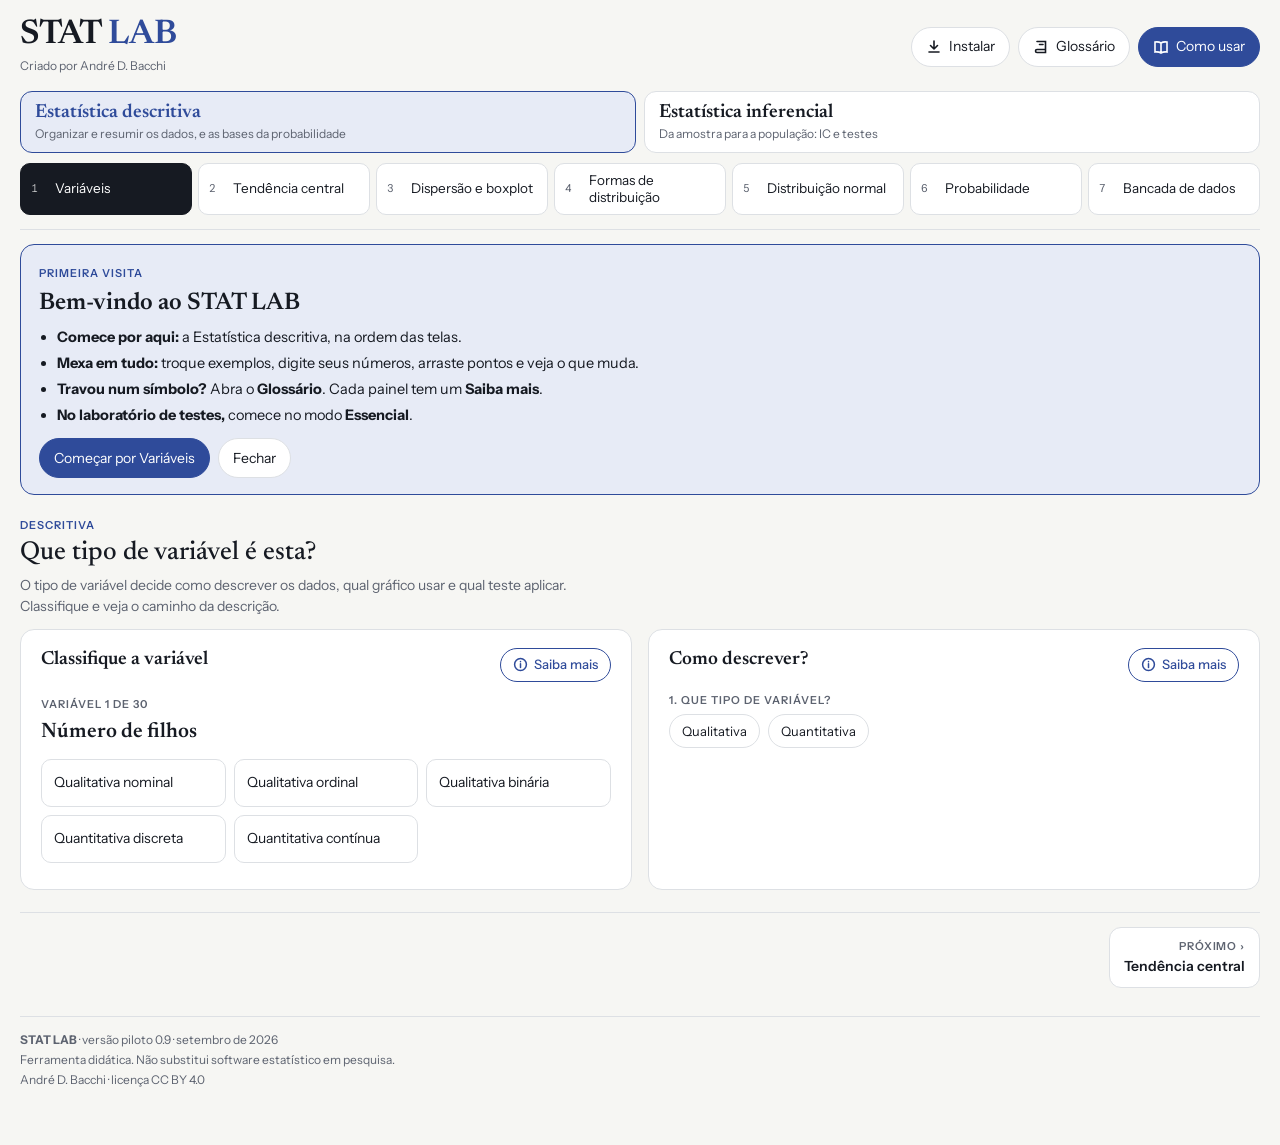
==== index.html @ ec7065f6 "STAT LAB: versão piloto 0.9 Laboratório prático de estatística descritiva e inferencial, instalável " ====
<!doctype html>
<html lang="pt-BR">
<head>
<meta charset="utf-8">
<meta name="viewport" content="width=device-width, initial-scale=1, viewport-fit=cover">
<title>STAT LAB</title>
<meta name="description" content="Laboratório prático e visual de estatística descritiva e inferencial para o ensino em saúde. Criado por André D. Bacchi.">
<meta name="author" content="André Demambre Bacchi">
<meta name="theme-color" content="#2f4b9a">
<link rel="manifest" href="manifest.json">
<link rel="icon" type="image/png" sizes="192x192" href="icons/icon-192.png">
<link rel="apple-touch-icon" href="icons/apple-touch-icon.png">
<meta name="apple-mobile-web-app-capable" content="yes">
<meta name="mobile-web-app-capable" content="yes">
<meta name="apple-mobile-web-app-title" content="STAT LAB">
<meta name="apple-mobile-web-app-status-bar-style" content="default">
<style>
:root{color-scheme:light;padding-top:env(safe-area-inset-top,0px);padding-bottom:env(safe-area-inset-bottom,0px)}
body{margin:0;font-size:14px}
img{max-width:100%}
[hidden]{display:none!important}
</style>
</head>
<body>
<link rel="preconnect" href="https://fonts.googleapis.com">
<link rel="preconnect" href="https://fonts.gstatic.com" crossorigin>
<link rel="stylesheet" href="https://fonts.googleapis.com/css2?family=Newsreader:ital,opsz,wght@0,6..72,500;0,6..72,600;1,6..72,500&family=Instrument+Sans:wght@400;500;600&family=IBM+Plex+Mono:wght@400;500&display=swap">
<style>
/* Layout: laboratório com bancadas — seletor de experimentos fixo no topo, cada experimento em cartões (controles + visual), uma coluna no celular */
:root{
  --bg:#f6f6f3; --surface:#ffffff; --sunk:#eff0ee; --fg:#161a22; --muted:#5d6370; --line:#dde0e4; --tick:#8d93a0;
  --accent:#2f4b9a; --accent-soft:#e7ebf6; --on-accent:#ffffff;
  --alt:#c25a1c; --alt-soft:#fbeee3;
  --bad:#b0362b; --bad-soft:#f9e6e3; --good:#2f6b3a; --good-soft:#e1efe2; --warn:#8a6410; --warn-soft:#f6edd6;
  --ink:#161a22; --on-ink:#ffffff; --dot:#cfd3da; --scrim:rgba(15,18,25,.45);
  --f-display:"Newsreader", Georgia, "Times New Roman", serif;
  --f-body:"Instrument Sans", system-ui, -apple-system, "Segoe UI", sans-serif;
  --f-mono:"IBM Plex Mono", ui-monospace, Menlo, monospace;
}
@media (prefers-color-scheme: dark){:root:not([data-theme="light"]){
  --bg:#0f1117; --surface:#161a23; --sunk:#1d222d; --fg:#e6e8ee; --muted:#9ba2b1; --line:#2b3140; --tick:#727a8b;
  --accent:#8ea6f0; --accent-soft:#1f2842; --on-accent:#0f1117;
  --alt:#f0a067; --alt-soft:#3a2819;
  --bad:#f08a7e; --bad-soft:#3a2220; --good:#8fd19b; --good-soft:#1d3322; --warn:#e8c06a; --warn-soft:#352c17;
  --ink:#e6e8ee; --on-ink:#0f1117; --dot:#3a4152; --scrim:rgba(0,0,0,.6); color-scheme:dark}}
:root[data-theme="dark"]{
  --bg:#0f1117; --surface:#161a23; --sunk:#1d222d; --fg:#e6e8ee; --muted:#9ba2b1; --line:#2b3140; --tick:#727a8b;
  --accent:#8ea6f0; --accent-soft:#1f2842; --on-accent:#0f1117;
  --alt:#f0a067; --alt-soft:#3a2819;
  --bad:#f08a7e; --bad-soft:#3a2220; --good:#8fd19b; --good-soft:#1d3322; --warn:#e8c06a; --warn-soft:#352c17;
  --ink:#e6e8ee; --on-ink:#0f1117; --dot:#3a4152; --scrim:rgba(0,0,0,.6); color-scheme:dark}

*{box-sizing:border-box}
[hidden]{display:none!important}
body{background:var(--bg);color:var(--fg);font-family:var(--f-body);font-size:15px;line-height:1.5;padding-inline:16px;padding-block:0 56px;-webkit-text-size-adjust:100%}
.wrap{max-width:1240px;margin:0 auto}
button{font:inherit;color:inherit;cursor:pointer;-webkit-tap-highlight-color:transparent}
:focus-visible{outline:2px solid var(--accent);outline-offset:2px}
.num{font-variant-numeric:tabular-nums}

header.top{display:flex;justify-content:space-between;align-items:center;gap:12px;padding-block:18px 10px;flex-wrap:wrap}
.brand h1{font-family:var(--f-display);font-weight:600;font-size:34px;line-height:1;margin:0;letter-spacing:-.01em}
.brand h1 em{font-style:normal;color:var(--accent)}
.brand p{margin:5px 0 0;color:var(--muted);font-size:12px}
.btn{display:inline-flex;align-items:center;gap:7px;border:1px solid var(--line);background:var(--surface);border-radius:999px;padding:8px 14px;font-size:14px;white-space:nowrap;min-height:40px}
.btn:hover{border-color:var(--muted)}
.btn.primary{background:var(--accent);border-color:var(--accent);color:var(--on-accent)}
.btn.small{min-height:34px;padding:5px 12px;font-size:13px}
.btn svg{width:16px;height:16px;flex:none}
.btn:disabled{opacity:.45;cursor:default}

/* navegação em dois níveis */
.labnav{padding-block:6px 14px;border-bottom:1px solid var(--line)}
.blocks{display:grid;grid-template-columns:1fr 1fr;gap:8px}
.blk{border:1.5px solid var(--line);border-radius:12px;background:var(--surface);padding:10px 14px;text-align:left;display:grid;gap:2px;min-width:0}
.blk b{font-family:var(--f-display);font-size:19px;font-weight:600;line-height:1.15}
.blk span{font-size:12px;color:var(--muted);line-height:1.35}
.blk.on{border-color:var(--accent);background:var(--accent-soft)}
.blk.on b{color:var(--accent)}
@media (max-width:520px){.blk{padding:9px 11px}.blk b{font-size:16px}.blk span{font-size:11.5px}}
.subs{display:grid;grid-template-columns:repeat(auto-fill,minmax(160px,1fr));gap:6px;margin-top:10px}
@media (max-width:420px){.subs{grid-template-columns:1fr 1fr}}
.sb{border:1px solid var(--line);border-radius:10px;background:var(--surface);padding:8px 10px;font-size:13.5px;text-align:left;display:flex;gap:8px;align-items:center;min-height:42px;line-height:1.25}
.sb i{font-style:normal;font-size:11px;color:var(--muted);font-variant-numeric:tabular-nums;flex:none;width:16px}
.sb:hover{border-color:var(--muted)}
.sb.on{background:var(--ink);border-color:var(--ink);color:var(--on-ink)}
.sb.on i{color:var(--on-ink);opacity:.7}
.labfoot{display:flex;justify-content:space-between;gap:10px;margin-top:22px;padding-top:14px;border-top:1px solid var(--line)}
.labfoot button{border:1px solid var(--line);background:var(--surface);border-radius:12px;padding:10px 14px;text-align:left;display:grid;gap:2px;max-width:48%;min-height:44px}
.labfoot button span{font-size:11px;letter-spacing:.08em;text-transform:uppercase;color:var(--muted);font-weight:600}
.labfoot button b{font-weight:600;font-size:14px}
.labfoot .nx{text-align:right;margin-left:auto}
.lnk{color:var(--accent);font-weight:600}
.intro{padding-block:18px 12px}
.intro .eyebrow{color:var(--accent)}
.intro h2{font-family:var(--f-display);font-weight:500;font-size:26px;margin:2px 0 0;max-width:40ch;text-wrap:balance;line-height:1.2}
.intro p{margin:6px 0 0;color:var(--muted);max-width:68ch;font-size:14px}
.grid{display:grid;gap:16px;grid-template-columns:minmax(0,1fr)}
@media (min-width:900px){.grid.two{grid-template-columns:minmax(0,1fr) minmax(0,1fr)}.grid .wide{grid-column:1/-1}}
.card{background:var(--surface);border:1px solid var(--line);border-radius:14px;padding:18px 20px;min-width:0}
@media (max-width:520px){.card{padding:14px;border-radius:12px}}
.card-h{display:flex;justify-content:space-between;align-items:flex-start;gap:10px;margin-bottom:10px}
h3{font-family:var(--f-display);font-weight:600;font-size:19px;margin:0;line-height:1.25;text-wrap:balance}
.eyebrow{font-size:11px;letter-spacing:.09em;text-transform:uppercase;color:var(--muted);font-weight:600}
.lede{color:var(--muted);font-size:13.5px;margin:0 0 12px;max-width:66ch}
.more-btn{flex:none;display:inline-flex;align-items:center;gap:6px;border:1px solid var(--accent);color:var(--accent);background:transparent;border-radius:999px;padding:5px 12px;font-size:13px;font-weight:500;min-height:34px}
.more-btn:hover{background:var(--accent-soft)}
.more-btn svg{width:15px;height:15px}
.row{display:flex;gap:8px;flex-wrap:wrap;align-items:center}
.chips{display:flex;gap:6px;overflow-x:auto;scrollbar-width:none;padding-bottom:2px}
.chips::-webkit-scrollbar{display:none}
.chip{flex:none;border:1px solid var(--line);background:var(--surface);border-radius:999px;padding:6px 12px;font-size:13px;white-space:nowrap;min-height:34px}
.chip.on{border-color:var(--accent);color:var(--accent);background:var(--accent-soft)}
.seg{display:inline-flex;border:1px solid var(--line);border-radius:999px;padding:3px;gap:2px;background:var(--surface);flex-wrap:wrap}
.seg button{border:0;background:transparent;border-radius:999px;padding:5px 12px;font-size:13px;color:var(--muted);min-height:32px}
.seg button.on{background:var(--ink);color:var(--on-ink)}

/* entradas */
.fields{display:grid;gap:10px;grid-template-columns:repeat(auto-fit,minmax(120px,1fr))}
.inp{display:grid;grid-template-rows:1fr auto;gap:4px;min-width:0}
.inp label{font-size:12.5px;font-weight:600;line-height:1.25}
.inp label small{display:block;font-weight:400;color:var(--muted);font-size:11.5px}
.box{display:flex;align-items:center;border:1.5px solid var(--line);border-radius:10px;background:var(--surface);padding-inline:10px;min-height:44px}
.box:focus-within{border-color:var(--accent)}
.box input,.box select{width:100%;min-width:0;border:0;background:transparent;color:var(--fg);font:600 17px var(--f-body);font-variant-numeric:tabular-nums;padding:8px 0;outline:none}
.box span{color:var(--muted);font-size:14px;margin-left:2px;flex:none}
textarea.data{width:100%;min-height:64px;border:1.5px solid var(--line);border-radius:10px;background:var(--surface);color:var(--fg);font:15px var(--f-mono);padding:8px 10px;resize:vertical}
textarea.data:focus{border-color:var(--accent);outline:none}
.range{display:grid;grid-template-columns:minmax(0,1fr) auto;gap:2px 10px;align-items:center}
.range label{font-size:13px;font-weight:600}
.range output{font-variant-numeric:tabular-nums;font-weight:600;font-size:14px;text-align:right}
.range input{grid-column:1/-1;width:100%;accent-color:var(--accent);height:28px}
.toggle{display:flex;gap:10px;align-items:center;font-size:14px;font-weight:500;cursor:pointer;min-height:34px}
.toggle input{accent-color:var(--accent);width:18px;height:18px}

/* números */
.tiles{display:grid;gap:8px;grid-template-columns:repeat(auto-fit,minmax(118px,1fr))}
.tile{background:var(--sunk);border-radius:10px;padding:9px 12px;min-width:0}
.tile span{display:block;font-size:10.5px;letter-spacing:.07em;text-transform:uppercase;color:var(--muted);font-weight:600}
.tile b{display:block;font-size:21px;font-variant-numeric:tabular-nums;line-height:1.2;margin-top:2px}
.tile small{display:block;font-size:11.5px;color:var(--muted);font-variant-numeric:tabular-nums}
.tile .gk{text-transform:none;font-style:normal;letter-spacing:0}
.tile.acc b{color:var(--accent)} .tile.alt b{color:var(--alt)} .tile.bad b{color:var(--bad)} .tile.good b{color:var(--good)}
.insight{border-left:3px solid var(--accent);padding:4px 0 4px 12px;margin-top:12px;font-size:14px;max-width:70ch}
.insight.warn{border-left-color:var(--alt)}
.f{font-family:var(--f-mono);font-size:13px;background:var(--sunk);border-radius:8px;padding:8px 12px;overflow-x:auto;white-space:nowrap;line-height:1.8;margin:8px 0}
.note{font-size:12.5px;color:var(--muted);margin:8px 0 0}
.tw{overflow-x:auto}
table.t{border-collapse:collapse;width:100%;font-size:13.5px;font-variant-numeric:tabular-nums}
table.t th{font-size:10.5px;letter-spacing:.07em;text-transform:uppercase;color:var(--muted);font-weight:600;text-align:right;padding:6px 8px;border-bottom:1px solid var(--line);white-space:nowrap}
table.t td{padding:6px 8px;border-bottom:1px solid var(--line);text-align:right;white-space:nowrap}
table.t th:first-child,table.t td:first-child{text-align:left}
table.t tr.sum td{font-weight:600;border-top:2px solid var(--line)}
.ok{color:var(--good);font-weight:600}.no{color:var(--bad);font-weight:600}

/* gráficos */
svg.ch{width:100%;height:auto;display:block;overflow:visible;user-select:none;-webkit-user-select:none}
svg.ch text{font-family:var(--f-body);fill:var(--muted);font-size:12px}
svg.ch .lbl{fill:var(--fg);font-weight:600}
svg.ch .ax{stroke:var(--tick);stroke-width:1}
svg.ch .gr{stroke:var(--line);stroke-width:1}
svg.ch .bar{fill:var(--accent);opacity:.8}
svg.ch .bar2{fill:var(--dot)}
svg.ch .curve{fill:none;stroke:var(--alt);stroke-width:2.2}
svg.ch .curveA{fill:none;stroke:var(--accent);stroke-width:2.2}
svg.ch .mean{stroke:var(--accent);stroke-width:2.5}
svg.ch .med{stroke:var(--alt);stroke-width:2.5;stroke-dasharray:6 4}
svg.ch .dotp{fill:var(--accent)}
svg.ch .dotq{fill:var(--dot)}
svg.ch .out{fill:var(--bad)}
svg.ch .box{fill:var(--accent-soft);stroke:var(--accent);stroke-width:1.8}
svg.ch .wh{stroke:var(--fg);stroke-width:1.6}
.legend{display:flex;flex-wrap:wrap;gap:6px 14px;font-size:12.5px;margin-top:8px;color:var(--muted)}
.legend span{display:inline-flex;align-items:center;gap:6px}
.legend i{width:14px;height:3px;display:inline-block;border-radius:2px}
.legend i.dash{background:repeating-linear-gradient(90deg,var(--alt) 0 5px,transparent 5px 8px)!important}

/* quiz */
.q{font-family:var(--f-display);font-size:21px;font-weight:600;margin:6px 0 12px;line-height:1.25}
.opts{display:grid;gap:8px;grid-template-columns:repeat(auto-fit,minmax(150px,1fr))}
.opt{border:1.5px solid var(--line);background:var(--surface);border-radius:10px;padding:10px 12px;text-align:left;font-size:14px;min-height:48px}
.opt:hover{border-color:var(--accent)}
.opt.right{border-color:var(--good);background:var(--good-soft)}
.opt.wrong{border-color:var(--bad);background:var(--bad-soft)}
.fb{margin-top:10px;font-size:14px;border-radius:10px;padding:10px 12px;background:var(--sunk)}
.flow{display:grid;gap:10px}
.flow .st{display:grid;gap:6px}
.flow .res{background:var(--accent-soft);border-radius:12px;padding:12px 14px}
.flow .res b{display:block;font-size:17px;font-family:var(--f-display)}

/* sheet */
.scrim{position:fixed;inset:0;background:var(--scrim);z-index:20;display:flex;align-items:flex-end;justify-content:center}
@media (min-width:700px){.scrim{align-items:center;padding:24px}}
.sheet{background:var(--surface);color:var(--fg);width:100%;max-width:680px;max-height:88vh;overflow:auto;border-radius:18px 18px 0 0;padding:0 20px calc(24px + env(safe-area-inset-bottom,0px))}
@media (min-width:700px){.sheet{border-radius:16px;padding-bottom:24px}}
.sheet-h{position:sticky;top:0;background:var(--surface);display:flex;justify-content:space-between;align-items:center;gap:12px;padding:14px 0 10px;border-bottom:1px solid var(--line);z-index:1}
.sheet-h h3{font-size:21px}
.x{border:0;background:var(--sunk);border-radius:999px;width:36px;height:36px;font-size:20px;line-height:1;color:var(--fg);flex:none}
.learn{font-size:15px;line-height:1.6}
.learn h4{font-family:var(--f-display);font-size:17px;font-weight:600;margin:18px 0 4px}
.learn p{margin:0 0 10px}
.learn ul,.learn ol{margin:0 0 10px;padding-left:20px}
.learn li{margin-bottom:4px}
.learn .trap{background:var(--alt-soft);border-radius:10px;padding:12px 14px;margin-top:12px}
.learn .trap h4{margin-top:0}
.learn .src{font-size:12.5px;color:var(--muted);margin-top:16px}
.toast{position:fixed;left:50%;bottom:calc(20px + env(safe-area-inset-bottom,0px));transform:translateX(-50%);background:var(--ink);color:var(--on-ink);padding:10px 16px;border-radius:999px;font-size:13.5px;z-index:30}
@media (prefers-reduced-motion:no-preference){.lab{animation:fi .2s ease}@keyframes fi{from{opacity:.4}to{opacity:1}}}
/* ---- v2: cores de grupos e componentes da bancada ---- */
:root{--g1:#2f4b9a;--g2:#c25a1c;--g3:#1f7a6d;--g4:#8a3f86;--g5:#6b7a1e}
@media (prefers-color-scheme: dark){:root:not([data-theme="light"]){--g1:#8ea6f0;--g2:#f0a067;--g3:#6fd0bf;--g4:#d99ad4;--g5:#c3d36a}}
:root[data-theme="dark"]{--g1:#8ea6f0;--g2:#f0a067;--g3:#6fd0bf;--g4:#d99ad4;--g5:#c3d36a}
.tools{display:flex;flex-wrap:wrap;gap:6px}
.tool{border:1px solid var(--line);background:var(--sunk);border-radius:8px;padding:6px 10px;font-size:13px;min-height:34px}
.tool:hover{border-color:var(--muted)}
.tool.on{background:var(--accent-soft);border-color:var(--accent);color:var(--accent)}
.sub{font-size:11px;letter-spacing:.09em;text-transform:uppercase;color:var(--muted);font-weight:600;margin:14px 0 6px;display:flex;justify-content:space-between;align-items:center;gap:8px}
.sub:first-child{margin-top:0}
.stack{display:grid;gap:12px}
.tile.big b{font-size:26px}
.tgrp{display:grid;gap:4px}
.tgrp>.eyebrow{margin-top:4px}
details.fold{border-top:1px solid var(--line);margin-top:14px;padding-top:10px}
details.fold>summary{cursor:pointer;font-weight:600;font-size:14px;list-style:none;display:flex;align-items:center;gap:8px;min-height:32px}
details.fold>summary::-webkit-details-marker{display:none}
details.fold>summary::before{content:"";width:8px;height:8px;border-right:2px solid var(--muted);border-bottom:2px solid var(--muted);transform:rotate(-45deg);transition:transform .15s}
details.fold[open]>summary::before{transform:rotate(45deg)}
.grpin{display:grid;gap:10px;grid-template-columns:repeat(auto-fit,minmax(180px,1fr))}
.gname{display:flex;align-items:center;gap:6px;margin-bottom:4px}
.gname i{width:10px;height:10px;border-radius:50%;flex:none}
.gname input{border:0;border-bottom:1px dashed var(--line);background:transparent;color:var(--fg);font:600 13px var(--f-body);width:100%;padding:2px 0}
.gname input:focus{outline:none;border-bottom-color:var(--accent)}
.gname small{color:var(--muted);font-size:11.5px;white-space:nowrap}
textarea.data.sm{min-height:54px;font-size:13.5px}
.tpick{display:grid;gap:14px}
.tpick .fam{display:grid;gap:6px}
.tpick .fam>span{font-size:11px;letter-spacing:.09em;text-transform:uppercase;color:var(--muted);font-weight:600}
.tpick .row .chip small{color:var(--muted);font-size:11px;margin-left:4px}
.tpick .chip.on small{color:var(--accent)}
.bench-h{display:flex;justify-content:space-between;align-items:flex-start;gap:12px;flex-wrap:wrap}
.bench-h h3{font-size:24px}
.twin{display:inline-flex;gap:6px;align-items:center;font-size:13px;color:var(--muted)}
.relato{font-size:14.5px;line-height:1.6;background:var(--sunk);border-radius:10px;padding:12px 14px;margin-top:12px}
.relato .row{margin-top:8px}
.warnbox{background:var(--warn-soft);color:var(--fg);border-radius:10px;padding:10px 12px;font-size:13.5px;margin-top:10px}
.warnbox b{color:var(--warn)}
.progress{height:6px;border-radius:3px;background:var(--sunk);overflow:hidden;margin-top:8px}
.progress i{display:block;height:100%;background:var(--accent);width:0}
.powbar{display:grid;grid-template-columns:minmax(90px,auto) 1fr auto;gap:6px 10px;align-items:center;font-size:13.5px;margin-top:8px}
.powbar .bar{height:14px;border-radius:4px;background:var(--sunk);overflow:hidden}
.powbar .bar i{display:block;height:100%}
.powbar b{font-variant-numeric:tabular-nums}
.tbl-in{border-collapse:separate;border-spacing:6px;margin:-6px}
.tbl-in th{font-size:12px;font-weight:600;color:var(--muted);text-align:center;padding:0 2px}
.tbl-in th.rh{text-align:left}
.tbl-in th input{border:0;border-bottom:1px dashed var(--line);background:transparent;color:var(--fg);font:600 12.5px var(--f-body);width:100%;min-width:60px;text-align:inherit}
.tbl-in td input{width:74px;border:1.5px solid var(--line);border-radius:8px;background:var(--surface);color:var(--fg);font:600 16px var(--f-body);padding:8px;text-align:center;font-variant-numeric:tabular-nums}
.tbl-in td input:focus{border-color:var(--accent);outline:none}
.tbl-in td.tot{font-size:13px;color:var(--muted);text-align:center;font-variant-numeric:tabular-nums}
.mini{font-size:12.5px;color:var(--muted)}
.icons{display:grid;grid-template-columns:repeat(20,1fr);gap:2px;max-width:520px}
.icons i{aspect-ratio:1;border-radius:50%;display:block}
.coins{display:flex;flex-wrap:wrap;gap:3px;min-height:22px}
.coins i{width:16px;height:16px;border-radius:50%;font-style:normal;font-size:9px;display:grid;place-items:center;color:var(--on-accent);font-weight:600}
.cols2{display:grid;gap:16px;grid-template-columns:minmax(0,1fr)}
@media (min-width:900px){.cols2{grid-template-columns:minmax(0,1fr) minmax(0,1fr)}}
.guess .fields{margin-top:8px}
.score{font-size:13px;color:var(--muted)}
.f{white-space:normal}
.chipbar{display:flex;gap:6px;flex-wrap:wrap}
/* tabela de dados editável */
.gridwrap{overflow:auto;max-height:420px;border:1px solid var(--line);border-radius:10px}
.grid-in{border-collapse:collapse;width:100%;font-variant-numeric:tabular-nums}
.grid-in thead th{position:sticky;top:0;background:var(--sunk);z-index:1;padding:6px 4px;border-bottom:1px solid var(--line);font-size:12px;font-weight:600;color:var(--muted);text-align:center}
.grid-in thead th input{width:100%;min-width:90px;border:0;border-bottom:1px dashed var(--tick);background:transparent;color:var(--fg);font:600 13px var(--f-body);text-align:center;padding:4px 2px}
.grid-in thead th input:focus{outline:none;border-bottom-color:var(--accent)}
.grid-in td{border-bottom:1px solid var(--line);padding:0}
.grid-in td input{width:100%;min-width:80px;border:0;background:transparent;color:var(--fg);font:500 15px var(--f-body);font-variant-numeric:tabular-nums;text-align:center;padding:9px 6px}
.grid-in td input:focus{outline:2px solid var(--accent);outline-offset:-2px;background:var(--accent-soft)}
.grid-in td+td{border-left:1px solid var(--line)}
.grid-in .rn{width:34px;text-align:center;color:var(--muted);font-size:12px;background:var(--sunk)}
.grid-in td.ro{text-align:center;color:var(--muted);font-size:14px;background:var(--sunk);min-width:80px;padding:0 6px}
.grid-in .rowdel{border:0;background:transparent;color:var(--muted);font-size:18px;width:34px;height:36px}
.grid-in .rowdel:hover{color:var(--bad)}
/* modo essencial e lista recolhida */
#lab-testes.ess .adv{display:none!important}
#lab-testes:not(.ess) .ess-only{display:none!important}
.ess-only{background:var(--accent-soft);border-radius:12px;color:var(--fg)}
.picked{display:flex;justify-content:space-between;align-items:center;gap:12px;flex-wrap:wrap}
.picked b{display:block;font-family:var(--f-display);font-size:20px;font-weight:600}
/* glossário */
.gsearch{width:100%;border:1.5px solid var(--line);border-radius:10px;background:var(--surface);color:var(--fg);font:16px var(--f-body);padding:10px 12px;margin:12px 0 4px}
.gsearch:focus{outline:none;border-color:var(--accent)}
.gl{display:grid;grid-template-columns:72px minmax(0,1fr);gap:4px 14px;padding:10px 0;border-bottom:1px solid var(--line)}
.gl .sy{font-family:var(--f-display);font-size:20px;font-weight:600;color:var(--accent);line-height:1.2}
.gl b{display:block;font-size:14.5px}
.gl p{margin:2px 0 0;font-size:14px;color:var(--muted)}
.gcat{font-size:11px;letter-spacing:.09em;text-transform:uppercase;color:var(--muted);font-weight:600;margin-top:16px}

.sitefoot{margin-top:28px;padding-top:14px;border-top:1px solid var(--line);font-size:12px;color:var(--muted);display:grid;gap:2px}
.sitefoot p{margin:0}
.welcome{margin-top:14px;background:var(--accent-soft);border:1px solid var(--accent);border-radius:14px;padding:16px 18px;display:grid;gap:12px}
.welcome h2{font-family:var(--f-display);font-weight:600;font-size:24px;margin:2px 0 6px}
.welcome ul{margin:0;padding-left:18px;font-size:14.5px;display:grid;gap:4px;max-width:70ch}
.welcome .eyebrow{color:var(--accent)}
.resetbox{background:var(--sunk);border-radius:10px;padding:12px 14px;margin-top:14px}

.steps-l{padding-left:20px;display:grid;gap:6px}
kbd{font-family:var(--f-mono);font-size:12px;background:var(--sunk);border:1px solid var(--line);border-radius:5px;padding:1px 5px}
@media (max-width:420px){header.top .row .btn{padding:7px 11px;font-size:13px}}
</style>
<div class="wrap">
<header class="top">
  <div class="brand"><h1>STAT <em>LAB</em></h1><p>Criado por André D. Bacchi</p></div>
  <div class="row"><button class="btn" id="instBtn" aria-label="Instalar o app no celular ou computador"><svg viewBox="0 0 16 16" fill="none" stroke="currentColor" stroke-width="1.6" stroke-linecap="round" stroke-linejoin="round"><path d="M8 2v8M4.5 6.5 8 10l3.5-3.5M3 13h10"/></svg>Instalar</button><button class="btn" data-gloss><svg viewBox="0 0 16 16" fill="none" stroke="currentColor" stroke-width="1.6" stroke-linecap="round"><path d="M4 2.5h8.5v11H4a1.5 1.5 0 0 1 0-3h8.5M6.5 5.5h3.5"/></svg>Glossário</button><button class="btn primary" id="howBtn"><svg viewBox="0 0 16 16" fill="none" stroke="currentColor" stroke-width="1.6" stroke-linecap="round"><path d="M8 4c-1.5-1-3.5-1.3-6-1v10c2.5-.3 4.5 0 6 1 1.5-1 3.5-1.3 6-1V3c-2.5-.3-4.5 0-6 1zM8 4v10"/></svg>Como usar</button></div>
</header>
<nav class="labnav" aria-label="Seções">
  <div class="blocks" id="blocks">
    <button class="blk" data-grp="Descritiva"><b>Estatística descritiva</b><span>Organizar e resumir os dados, e as bases da probabilidade</span></button>
    <button class="blk" data-grp="Inferencial"><b>Estatística inferencial</b><span>Da amostra para a população: IC e testes</span></button>
  </div>
  <div class="subs" id="subs"></div>
</nav>
<section class="welcome" id="welcome" hidden aria-label="Boas-vindas">
  <div><span class="eyebrow">Primeira visita</span><h2>Bem-vindo ao STAT LAB</h2>
  <ul><li><b>Comece por aqui:</b> a Estatística descritiva, na ordem das telas.</li><li><b>Mexa em tudo:</b> troque exemplos, digite seus números, arraste pontos e veja o que muda.</li><li><b>Travou num símbolo?</b> Abra o <b>Glossário</b>. Cada painel tem um <b>Saiba mais</b>.</li><li><b>No laboratório de testes,</b> comece no modo <b>Essencial</b>.</li></ul></div>
  <div class="row"><button class="btn primary" id="wStart">Começar por Variáveis</button><button class="btn" id="wClose">Fechar</button></div>
</section>
<main id="labs"></main>
<div class="labfoot" id="labFoot"></div>
<footer class="sitefoot"><p><b>STAT LAB</b> · versão piloto 0.9 · setembro de 2026</p><p>Ferramenta didática. Não substitui software estatístico em pesquisa.</p><p>André D. Bacchi · licença CC BY 4.0</p></footer>
</div>
<div id="sheetRoot"></div>
<script>
/* ===================== biblioteca estatística ===================== */
const sum=a=>{let s=0;for(const x of a)s+=x;return s;}, mean=a=>sum(a)/a.length;
const sorted=a=>Float64Array.from(a).sort();
function median(a){const s=sorted(a),n=s.length;return n%2?s[(n-1)/2]:(s[n/2-1]+s[n/2])/2;}
function variance(a,pop){const m=mean(a);let s=0;for(const x of a)s+=(x-m)**2;return s/(a.length-(pop?0:1));}
const sd=a=>Math.sqrt(variance(a));
function modes(a){const c=new Map();a.forEach(x=>c.set(x,(c.get(x)||0)+1));const mx=Math.max(...c.values());if(mx<2)return[];return[...c].filter(([,v])=>v===mx).map(([k])=>k).sort((x,y)=>x-y);}
/* quartis: "exc" = mediana das metades sem a mediana (n ímpar); "inc" = incluindo; "t7" = interpolação (Excel QUARTIL, R, jamovi) */
function quantile7(s,p){const h=(s.length-1)*p,lo=Math.floor(h);return s[lo]+(h-lo)*((s[Math.min(lo+1,s.length-1)])-s[lo]);}
function quartiles(a,method="exc"){const s=Array.from(sorted(a)),n=s.length,h=Math.floor(n/2);
  if(method==="t7")return{q1:quantile7(s,.25),q2:quantile7(s,.5),q3:quantile7(s,.75)};
  let lo,hi;if(n%2&&method==="inc"){lo=s.slice(0,h+1);hi=s.slice(h);}else{lo=s.slice(0,h);hi=s.slice(n%2?h+1:h);}
  return{q1:median(lo.length?lo:s),q2:median(s),q3:median(hi.length?hi:s),lo,hi};}
function skew(a){const n=a.length,m=mean(a);let m2=0,m3=0;for(const x of a){m2+=(x-m)**2;m3+=(x-m)**3;}m2/=n;m3/=n;return m2&&n>2?Math.sqrt(n*(n-1))/(n-2)*m3/m2**1.5:0;}
function kurt(a){const n=a.length,m=mean(a);let m2=0,m4=0;for(const x of a){m2+=(x-m)**2;m4+=(x-m)**4;}m2/=n;m4/=n;if(!m2||n<4)return 0;const g2=m4/m2**2-3;return((n+1)*g2+6)*(n-1)/((n-2)*(n-3));}
/* postos com empates (média) */
function ranks(a){const idx=a.map((v,i)=>[v,i]).sort((x,y)=>x[0]-y[0]),r=new Array(a.length),ties=[];
  for(let i=0;i<idx.length;){let j=i;while(j+1<idx.length&&idx[j+1][0]===idx[i][0])j++;const rk=(i+j)/2+1;for(let k=i;k<=j;k++)r[idx[k][1]]=rk;if(j>i)ties.push(j-i+1);i=j+1;}
  r.ties=ties;return r;}
/* distribuições */
function erfc(x){const z=Math.abs(x),t=1/(1+0.5*z);const r=t*Math.exp(-z*z-1.26551223+t*(1.00002368+t*(0.37409196+t*(0.09678418+t*(-0.18628806+t*(0.27886807+t*(-1.13520398+t*(1.48851587+t*(-0.82215223+t*0.17087277)))))))));return x>=0?r:2-r;}
const Phi=z=>0.5*erfc(-z/Math.SQRT2), npdf=(x,m=0,s=1)=>Math.exp(-(((x-m)/s)**2)/2)/(s*Math.sqrt(2*Math.PI));
function zq(p){if(p<=0)return-Infinity;if(p>=1)return Infinity;
  const a=[-39.69683028665376,220.9460984245205,-275.9285104469687,138.3577518672690,-30.66479806614716,2.506628277459239],b=[-54.47609879822406,161.5858368580409,-155.6989798598866,66.80131188771972,-13.28068155288572],c=[-7.784894002430293e-3,-0.3223964580411365,-2.400758277161838,-2.549732539343734,4.374664141464968,2.938163982698783],d=[7.784695709041462e-3,0.3224671290700398,2.445134137142996,3.754408661907416];
  const pl=0.02425;let q,r,x;
  if(p<pl){q=Math.sqrt(-2*Math.log(p));x=(((((c[0]*q+c[1])*q+c[2])*q+c[3])*q+c[4])*q+c[5])/((((d[0]*q+d[1])*q+d[2])*q+d[3])*q+1);}
  else if(p<=1-pl){q=p-.5;r=q*q;x=(((((a[0]*r+a[1])*r+a[2])*r+a[3])*r+a[4])*r+a[5])*q/(((((b[0]*r+b[1])*r+b[2])*r+b[3])*r+b[4])*r+1);}
  else{q=Math.sqrt(-2*Math.log(1-p));x=-(((((c[0]*q+c[1])*q+c[2])*q+c[3])*q+c[4])*q+c[5])/((((d[0]*q+d[1])*q+d[2])*q+d[3])*q+1);}
  const e=Phi(x)-p,u=e*Math.sqrt(2*Math.PI)*Math.exp(x*x/2);return x-u/(1+x*u/2);}
function lgamma(x){const c=[0.99999999999980993,676.5203681218851,-1259.1392167224028,771.32342877765313,-176.61502916214059,12.507343278686905,-0.13857109526572012,9.9843695780195716e-6,1.5056327351493116e-7];if(x<0.5)return Math.log(Math.PI/Math.sin(Math.PI*x))-lgamma(1-x);x-=1;let s=c[0];for(let i=1;i<9;i++)s+=c[i]/(x+i);const t=x+7.5;return 0.5*Math.log(2*Math.PI)+(x+0.5)*Math.log(t)-t+Math.log(s);}
function betacf(a,b,x){let qab=a+b,qap=a+1,qam=a-1,c=1,d=1-qab*x/qap;if(Math.abs(d)<1e-300)d=1e-300;d=1/d;let h=d;for(let m=1;m<=300;m++){const m2=2*m;let aa=m*(b-m)*x/((qam+m2)*(a+m2));d=1+aa*d;if(Math.abs(d)<1e-300)d=1e-300;c=1+aa/c;if(Math.abs(c)<1e-300)c=1e-300;d=1/d;h*=d*c;aa=-(a+m)*(qab+m)*x/((a+m2)*(qap+m2));d=1+aa*d;if(Math.abs(d)<1e-300)d=1e-300;c=1+aa/c;if(Math.abs(c)<1e-300)c=1e-300;d=1/d;const del=d*c;h*=del;if(Math.abs(del-1)<1e-14)break;}return h;}
function ibeta(x,a,b){if(x<=0)return 0;if(x>=1)return 1;const bt=Math.exp(lgamma(a+b)-lgamma(a)-lgamma(b)+a*Math.log(x)+b*Math.log(1-x));return x<(a+1)/(a+b+2)?bt*betacf(a,b,x)/a:1-bt*betacf(b,a,1-x)/b;}
/* P(T>|t|) etc. com cauda calculada diretamente para precisão */
function tcdf(t,df){if(!isFinite(t))return t>0?1:0;const x=df/(df+t*t),p=0.5*ibeta(x,df/2,0.5);return t>0?1-p:p;}
const tTwo=(t,df)=>Math.min(1,ibeta(df/(df+t*t),df/2,0.5));
const tpdf=(t,df)=>Math.exp(lgamma((df+1)/2)-lgamma(df/2)-0.5*Math.log(df*Math.PI)-(df+1)/2*Math.log(1+t*t/df));
function tq(p,df){if(df>1e6)return zq(p);let lo=-1e3,hi=1e3;for(let i=0;i<200;i++){const m=(lo+hi)/2;tcdf(m,df)<p?lo=m:hi=m;if(hi-lo<1e-12)break;}return(lo+hi)/2;}
const fSurv=(F,d1,d2)=>F<=0?1:ibeta(d2/(d2+d1*F),d2/2,d1/2);
const fpdf=(x,d1,d2)=>x<=0?0:Math.exp(0.5*(d1*Math.log(d1*x)+d2*Math.log(d2)-(d1+d2)*Math.log(d1*x+d2))-Math.log(x)-(lgamma(d1/2)+lgamma(d2/2)-lgamma((d1+d2)/2)));
function gammaP(a,x){if(x<=0)return 0;if(x<a+1){let s=1/a,t=s;for(let n=1;n<500;n++){t*=x/(a+n);s+=t;if(t<s*1e-15)break;}return s*Math.exp(-x+a*Math.log(x)-lgamma(a));}
  let b=x+1-a,c=1e300,d=1/b,h=d;for(let i=1;i<500;i++){const an=-i*(i-a);b+=2;d=an*d+b;if(Math.abs(d)<1e-300)d=1e-300;c=b+an/c;if(Math.abs(c)<1e-300)c=1e-300;d=1/d;const del=d*c;h*=del;if(Math.abs(del-1)<1e-15)break;}return 1-Math.exp(-x+a*Math.log(x)-lgamma(a))*h;}
function gammaQ(a,x){if(x<=0)return 1;if(x<a+1)return 1-gammaP(a,x);let b=x+1-a,c=1e300,d=1/b,h=d;for(let i=1;i<500;i++){const an=-i*(i-a);b+=2;d=an*d+b;if(Math.abs(d)<1e-300)d=1e-300;c=b+an/c;if(Math.abs(c)<1e-300)c=1e-300;d=1/d;const del=d*c;h*=del;if(Math.abs(del-1)<1e-15)break;}return Math.exp(-x+a*Math.log(x)-lgamma(a))*h;}
const chiSurv=(x,df)=>gammaQ(df/2,x/2);
const chipdf=(x,k)=>x<=0?0:Math.exp((k/2-1)*Math.log(x)-x/2-(k/2)*Math.log(2)-lgamma(k/2));
const lchoose=(n,k)=>lgamma(n+1)-lgamma(k+1)-lgamma(n-k+1);
const dbinom=(k,n,p)=>p===0?(k===0?1:0):p===1?(k===n?1:0):Math.exp(lchoose(n,k)+k*Math.log(p)+(n-k)*Math.log(1-p));
/* RNG com semente (exemplos reprodutíveis) */
let RNG=Math.random;
function mulberry(a){return function(){a|=0;a=a+0x6D2B79F5|0;let t=Math.imul(a^a>>>15,1|a);t=t+Math.imul(t^t>>>7,61|t)^t;return((t^t>>>14)>>>0)/4294967296;};}
function withSeed(seed,fn){const old=RNG;RNG=mulberry(seed);try{return fn();}finally{RNG=old;}}
function randn(){let u=0,v=0;while(!u)u=RNG();while(!v)v=RNG();return Math.sqrt(-2*Math.log(u))*Math.cos(2*Math.PI*v);}
const SKZ=(()=>{const s=0.8,m=Math.exp(s*s/2),v=(Math.exp(s*s)-1)*Math.exp(s*s);return()=>(Math.exp(s*randn())-m)/Math.sqrt(v);})();
/* gera valor com média m, DP s e forma */
function draw(m,s,shape){if(shape==="skew")return m+s*SKZ();if(shape==="out")return m+s*(RNG()<0.06?4*randn():randn())/1.52;if(shape==="unif")return m+s*(RNG()-0.5)*Math.sqrt(12);return m+s*randn();}
const rbin=p=>RNG()<p?1:0;

/* ===================== testes ===================== */
function descr(a){const n=a.length,m=mean(a),s=n>1?sd(a):NaN;return{n,m,s,md:median(a),se:s/Math.sqrt(n)};}
function tOne(x,mu0=0,conf=.95){const d=descr(x),df=d.n-1,t=(d.m-mu0)/d.se,p=tTwo(t,df),q=tq(1-(1-conf)/2,df);return{...d,df,t,p,lo:d.m-q*d.se,hi:d.m+q*d.se,dz:(d.m-mu0)/d.s,diff:d.m-mu0,q};}
function tInd(x,y,equal=false,conf=.95){const a=descr(x),b=descr(y),diff=a.m-b.m;let se,df;
  const sp=Math.sqrt(((a.n-1)*a.s**2+(b.n-1)*b.s**2)/(a.n+b.n-2));
  if(equal){se=sp*Math.sqrt(1/a.n+1/b.n);df=a.n+b.n-2;}else{const va=a.s**2/a.n,vb=b.s**2/b.n;se=Math.sqrt(va+vb);df=(va+vb)**2/(va*va/(a.n-1)+vb*vb/(b.n-1));}
  const t=diff/se,p=tTwo(t,df),q=tq(1-(1-conf)/2,df),d=diff/sp,dse=Math.sqrt((a.n+b.n)/(a.n*b.n)+d*d/(2*(a.n+b.n)));
  return{a,b,diff,se,df,t,p,lo:diff-q*se,hi:diff+q*se,d,dlo:d-1.96*dse,dhi:d+1.96*dse,sp};}
/* Mann-Whitney: exato (sem empates, n<50) como no R; senão normal com correção de continuidade */
const MWC=new Map();
function mwDist(m,n){const k=m+","+n;if(MWC.has(k))return MWC.get(k);
  // coeficientes do binomial gaussiano [m+n, m]_q via recorrência f(m,n)=f(m-1,n) deslocado + f(m,n-1)
  let prev=[];for(let j=0;j<=n;j++)prev.push([1]);// m=0
  for(let i=1;i<=m;i++){const cur=[[1]];for(let j=1;j<=n;j++){const A=prev[j],B=cur[j-1],L=i*j+1,r=new Float64Array(L);for(let u=0;u<B.length;u++)r[u]+=B[u];for(let u=0;u<A.length;u++)if(u+j<L)r[u+j]+=A[u];cur.push(r);}prev=cur;}
  const f=prev[n],tot=sum(f),cdf=new Float64Array(f.length);let c=0;for(let u=0;u<f.length;u++){c+=f[u]/tot;cdf[u]=c;}const out={pmf:Array.from(f,v=>v/tot),cdf};MWC.set(k,out);return out;}
function mannWhitney(x,y){const n1=x.length,n2=y.length,r=ranks([...x,...y]);let R1=0;for(let i=0;i<n1;i++)R1+=r[i];const U=R1-n1*(n1+1)/2,exact=!r.ties.length&&n1<50&&n2<50;let p,z=null;
  if(exact){const D=mwDist(n1,n2),u=Math.round(U),lo=D.cdf[u],hi=1-(u>0?D.cdf[u-1]:0);p=Math.min(1,2*Math.min(lo,hi));}
  else{const N=n1+n2,tc=sum(r.ties.map(t=>t**3-t)),sig=Math.sqrt(n1*n2/12*((N+1)-tc/(N*(N-1)))),dz=U-n1*n2/2;z=(dz-Math.sign(dz)*0.5)/sig;p=Math.min(1,2*(1-Phi(Math.abs(z))));}
  return{U,W:R1,p,exact,z,rrb:1-2*(n1*n2-U)/(n1*n2),mdA:median(x),mdB:median(y),n1,n2};}
/* Wilcoxon postos sinalizados (1 amostra ou pareado) */
const SRC=new Map();
function srDist(n){if(SRC.has(n))return SRC.get(n);const M=n*(n+1)/2,f=new Float64Array(M+1);f[0]=1;for(let k=1;k<=n;k++)for(let s=M;s>=k;s--)f[s]+=f[s-k];const tot=2**n,cdf=new Float64Array(M+1);let c=0;for(let s=0;s<=M;s++){c+=f[s]/tot;cdf[s]=c;}const o={pmf:Array.from(f,v=>v/tot),cdf};SRC.set(n,o);return o;}
function wilcoxonSR(d0,mu0=0){const d=d0.map(v=>v-mu0).filter(v=>v!==0),n=d.length,zeros=d0.length-n;if(n<1)return{n,p:1,V:0,zeros};const r=ranks(d.map(Math.abs));let V=0;for(let i=0;i<n;i++)if(d[i]>0)V+=r[i];
  const exact=!r.ties.length&&!zeros&&n<50;let p,z=null;
  if(exact){const D=srDist(n),v=Math.round(V);p=Math.min(1,2*Math.min(D.cdf[v],1-(v>0?D.cdf[v-1]:0)));}
  else{const tc=sum(r.ties.map(t=>t**3-t)),sig=Math.sqrt(n*(n+1)*(2*n+1)/24-tc/48),dz=V-n*(n+1)/4;z=(dz-Math.sign(dz)*0.5)/sig;p=Math.min(1,2*(1-Phi(Math.abs(z))));}
  const T=n*(n+1)/2;return{V,n,zeros,p,exact,z,rrb:(V-(T-V))/T,md:median(d0)};}
/* ANOVA de uma via (clássica e de Welch) */
function anova(groups,welch=false){const k=groups.length,D=groups.map(descr),N=sum(D.map(g=>g.n)),gm=sum(groups.map(sum))/N;
  const ssb=sum(D.map(g=>g.n*(g.m-gm)**2)),ssw=sum(groups.map((g,i)=>sum(g.map(v=>(v-D[i].m)**2)))),df1=k-1,df2=N-k,F=(ssb/df1)/(ssw/df2);
  const res={k,D,N,ssb,ssw,df1,df2,F,p:fSurv(F,df1,df2),eta2:ssb/(ssb+ssw)};
  if(welch){const w=D.map(g=>g.n/g.s**2),W=sum(w),mw=sum(D.map((g,i)=>w[i]*g.m))/W,A=sum(D.map((g,i)=>w[i]*(g.m-mw)**2))/(k-1),tmp=sum(D.map((g,i)=>(1-w[i]/W)**2/(g.n-1))),B=1+2*(k-2)/(k*k-1)*tmp;
    res.wF=A/B;res.wdf2=(k*k-1)/(3*tmp);res.wp=fSurv(res.wF,k-1,res.wdf2);}
  return res;}
function kruskal(groups){const all=groups.flat(),N=all.length,r=ranks(all);let o=0,H=0;const R=groups.map(g=>{let s=0;for(let i=0;i<g.length;i++)s+=r[o+i];o+=g.length;return s;});
  H=12/(N*(N+1))*sum(R.map((s,i)=>s*s/groups[i].length))-3*(N+1);const C=1-sum(r.ties.map(t=>t**3-t))/(N**3-N);H/=C;const k=groups.length;
  return{H,df:k-1,p:chiSurv(H,k-1),eps2:H/(N-1),meanRank:R.map((s,i)=>s/groups[i].length),mds:groups.map(median)};}
/* medidas repetidas: cols[j][i] = sujeito i na condição j */
function rmAnova(cols){const k=cols.length,n=cols[0].length,all=cols.flat(),gm=mean(all);const cm=cols.map(mean),sm=[];for(let i=0;i<n;i++)sm.push(mean(cols.map(c=>c[i])));
  const ssc=n*sum(cm.map(m=>(m-gm)**2)),sss=k*sum(sm.map(m=>(m-gm)**2)),sst=sum(all.map(v=>(v-gm)**2)),sse=sst-ssc-sss,df1=k-1,df2=(k-1)*(n-1),F=(ssc/df1)/(sse/df2);
  return{F,df1,df2,p:fSurv(F,df1,df2),eta2p:ssc/(ssc+sse),cm,n,k};}
function friedman(cols){const k=cols.length,n=cols[0].length,R=new Array(k).fill(0);let tt=0;
  for(let i=0;i<n;i++){const r=ranks(cols.map(c=>c[i]));r.forEach((v,j)=>R[j]+=v);tt+=sum(r.ties.map(t=>t**3-t));}
  const Q=12*sum(R.map(s=>(s-n*(k+1)/2)**2))/(n*k*(k+1)-tt/(k-1));return{Q,df:k-1,p:chiSurv(Q,k-1),W:Q/(n*(k-1)),meanRank:R.map(s=>s/n)};}
function pearson(x,y){const n=x.length,mx=mean(x),my=mean(y);let sxy=0,sxx=0,syy=0;for(let i=0;i<n;i++){sxy+=(x[i]-mx)*(y[i]-my);sxx+=(x[i]-mx)**2;syy+=(y[i]-my)**2;}
  const r=sxy/Math.sqrt(sxx*syy),df=n-2,t=r*Math.sqrt(df/(1-r*r)),p=Math.abs(r)>=1?0:tTwo(t,df),z=Math.atanh(r),h=1.96/Math.sqrt(n-3);
  return{r,n,df,t,p,lo:Math.tanh(z-h),hi:Math.tanh(z+h),sxy,sxx,syy,mx,my};}
function spearman(x,y){const res=pearson(ranks(x),ranks(y));return{rho:res.r,n:res.n,df:res.df,t:res.t,p:res.p};}
function linreg(x,y,conf=.95){const P=pearson(x,y),n=x.length,b1=P.sxy/P.sxx,b0=P.my-b1*P.mx,sse=P.syy-b1*P.sxy,s=Math.sqrt(sse/(n-2)),se1=s/Math.sqrt(P.sxx),se0=s*Math.sqrt(1/n+P.mx**2/P.sxx),q=tq(1-(1-conf)/2,n-2),t=b1/se1;
  return{b0,b1,se0,se1,t,df:n-2,p:tTwo(t,n-2),lo:b1-q*se1,hi:b1+q*se1,r2:P.r*P.r,s,res:x.map((v,i)=>y[i]-(b0+b1*v)),fit:x.map(v=>b0+b1*v),q,mx:P.mx,sxx:P.sxx,n};}
function logreg(x,y){let b0=0,b1=0,ok=true,it=0;const n=x.length;
  for(;it<60;it++){let g0=0,g1=0,h00=0,h01=0,h11=0;for(let i=0;i<n;i++){const p=1/(1+Math.exp(-(b0+b1*x[i]))),w=p*(1-p);g0+=y[i]-p;g1+=(y[i]-p)*x[i];h00+=w;h01+=w*x[i];h11+=w*x[i]*x[i];}
    const det=h00*h11-h01*h01;if(!(Math.abs(det)>1e-12)){ok=false;break;}const d0=(h11*g0-h01*g1)/det,d1=(-h01*g0+h00*g1)/det;b0+=d0;b1+=d1;if(Math.abs(d0)+Math.abs(d1)<1e-10)break;}
  let h00=0,h01=0,h11=0,ll=0,ll0=0;const pb=mean(y);for(let i=0;i<n;i++){const p=1/(1+Math.exp(-(b0+b1*x[i]))),w=p*(1-p);h00+=w;h01+=w*x[i];h11+=w*x[i]*x[i];ll+=y[i]?Math.log(Math.max(p,1e-300)):Math.log(Math.max(1-p,1e-300));ll0+=y[i]?Math.log(pb):Math.log(1-pb);}
  const det=h00*h11-h01*h01,se1=Math.sqrt(h00/det),se0=Math.sqrt(h11/det),z=b1/se1;if(!isFinite(se1)||Math.abs(b1)>30)ok=false;
  const lr=2*(ll-ll0);return{b0,b1,se0,se1,z,p:2*(1-Phi(Math.abs(z))),or:Math.exp(b1),lo:Math.exp(b1-1.96*se1),hi:Math.exp(b1+1.96*se1),ok,lr,lrp:chiSurv(lr,1),r2:1-ll/ll0,n};}
/* tabela R×C */
function chisq(tab,yates=false){const R=tab.length,C=tab[0].length,rs=tab.map(sum),cs=tab[0].map((_,j)=>sum(tab.map(r=>r[j]))),N=sum(rs);let X=0,minE=Infinity,lowE=0;const E=tab.map((r,i)=>r.map((o,j)=>{const e=rs[i]*cs[j]/N;minE=Math.min(minE,e);if(e<5)lowE++;return e;}));
  const yc=yates&&R===2&&C===2;for(let i=0;i<R;i++)for(let j=0;j<C;j++){const d=Math.abs(tab[i][j]-E[i][j]);X+=(yc?Math.max(0,d-0.5):d)**2/E[i][j];}
  const df=(R-1)*(C-1);return{X,df,p:chiSurv(X,df),E,rs,cs,N,minE,lowE,cellsN:R*C,V:Math.sqrt(X/(N*(Math.min(R,C)-1)))};}
function fisher22(t){const [[a,b],[c,d]]=t,r1=a+b,c1=a+c,N=a+b+c+d,lo=Math.max(0,r1+c1-N),hi=Math.min(r1,c1);const lp=k=>lchoose(c1,k)+lchoose(N-c1,r1-k)-lchoose(N,r1);
  const po=Math.exp(lp(a));let p=0;const pmf=[];for(let k=lo;k<=hi;k++){const q=Math.exp(lp(k));pmf.push([k,q]);if(q<=po*(1+1e-7))p+=q;}return{p:Math.min(1,p),pmf,a};}
function effects22(t){let [[a,b],[c,d]]=t;const hald=[a,b,c,d].some(v=>v===0);if(hald){a+=.5;b+=.5;c+=.5;d+=.5;}
  const p1=a/(a+b),p2=c/(c+d),rr=p1/p2,serr=Math.sqrt(1/a-1/(a+b)+1/c-1/(c+d)),or=a*d/(b*c),seor=Math.sqrt(1/a+1/b+1/c+1/d),rd=p1-p2,serd=Math.sqrt(p1*(1-p1)/(a+b)+p2*(1-p2)/(c+d));
  return{p1,p2,rr,rrlo:rr*Math.exp(-1.96*serr),rrhi:rr*Math.exp(1.96*serr),or,orlo:or*Math.exp(-1.96*seor),orhi:or*Math.exp(1.96*seor),rd,rdlo:rd-1.96*serd,rdhi:rd+1.96*serd,hald};}
function mcnemar(b,c,corr=false){const n=b+c;if(!n)return{X:0,p:1,pe:1,n};const X=(Math.max(0,Math.abs(b-c)-(corr?1:0)))**2/n;let pe=0;const k=Math.min(b,c);for(let i=0;i<=k;i++)pe+=dbinom(i,n,.5);return{X,p:chiSurv(X,1),pe:Math.min(1,2*pe),n};}
function binomTest(x,n,p0){const po=dbinom(x,n,p0);let p=0;const pmf=[];for(let k=0;k<=n;k++){const q=dbinom(k,n,p0);pmf.push(q);if(q<=po*(1+1e-7))p+=q;}
  const ph=x/n,z=1.96,den=1+z*z/n,c=(ph+z*z/(2*n))/den,h=z*Math.sqrt(ph*(1-ph)/n+z*z/(4*n*n))/den;return{p:Math.min(1,p),ph,lo:c-h,hi:c+h,pmf};}
/* sobrevivência: grupos = [{t:[..],e:[..]}] */
function kmCurve(g){const idx=g.t.map((t,i)=>[t,g.e[i]]).sort((a,b)=>a[0]-b[0]||b[1]-a[1]);let nr=idx.length,S=1;const pts=[[0,1]],cens=[];let med=null;
  for(let i=0;i<idx.length;){const t=idx[i][0];let d=0,c=0;while(i<idx.length&&idx[i][0]===t){idx[i][1]?d++:c++;i++;}if(d){S*=1-d/nr;pts.push([t,S]);if(med==null&&S<=0.5+1e-12)med=t;}if(c)cens.push([t,S]);nr-=d+c;}
  return{pts,cens,med,last:idx.length?idx[idx.length-1][0]:0,n:g.t.length,ev:sum(g.e)};}
function logrank(g1,g2){const all=[];g1.t.forEach((t,i)=>all.push([t,g1.e[i],0]));g2.t.forEach((t,i)=>all.push([t,g2.e[i],1]));all.sort((a,b)=>a[0]-b[0]);
  const times=[...new Set(all.filter(r=>r[1]).map(r=>r[0]))];let O1=0,E1=0,V=0;const risk=[];
  for(const t of times){const n1=all.filter(r=>r[2]===0&&r[0]>=t).length,n2=all.filter(r=>r[2]===1&&r[0]>=t).length,d1=all.filter(r=>r[2]===0&&r[0]===t&&r[1]).length,d2=all.filter(r=>r[2]===1&&r[0]===t&&r[1]).length,n=n1+n2,d=d1+d2;
    O1+=d1;E1+=d*n1/n;if(n>1)V+=d*(n1/n)*(1-n1/n)*(n-d)/(n-1);risk.push([n1,n2,d1,d2]);}
  const X=V>0?(O1-E1)**2/V:0;const O2=sum(g2.e),E2=sum(g1.e)+O2-E1;
  // Cox com covariável binária (grupo 2 vs 1), Breslow
  let b=0;for(let it=0;it<50;it++){let U=0,I=0;for(const [n1,n2,d1,d2] of risk){const d=d1+d2,e=Math.exp(b),den=n1+n2*e;U+=d2-d*n2*e/den;I+=d*n2*e*n1/(den*den);}if(!(I>0))break;const st=U/I;b+=st;if(Math.abs(st)<1e-10||Math.abs(b)>20)break;}
  let I=0;for(const [n1,n2,d1,d2] of risk){const d=d1+d2,e=Math.exp(b),den=n1+n2*e;I+=d*n2*e*n1/(den*den);}const se=1/Math.sqrt(I);
  return{X,p:chiSurv(X,1),O1,E1,O2,E2,hr:Math.exp(b),hrlo:Math.exp(b-1.96*se),hrhi:Math.exp(b+1.96*se),coxp:2*(1-Phi(Math.abs(b/se))),ok:isFinite(se)&&Math.abs(b)<15};}
/* Shapiro-Wilk (algoritmo de Royston, 1995, como no R) */
function shapiro(x0){const x=Array.from(sorted(x0)),n=x.length;if(n<3||n>5000)return null;const range=x[n-1]-x[0];if(range<1e-12*Math.max(1,Math.abs(x[0])))return null;
  const poly=(c,v)=>{let r=0;for(let i=c.length-1;i>=0;i--)r=r*v+c[i];return r;};
  const g=[-2.273,0.459],c1=[0,0.221157,-0.147981,-2.07119,4.434685,-2.706056],c2=[0,0.042981,-0.293762,-1.752461,5.682633,-3.582633],c3=[0.544,-0.39978,0.025054,-6.714e-4],c4=[1.3822,-0.77857,0.062767,-0.0020322],c5=[-1.5861,-0.31082,-0.083751,0.0038915],c6=[-0.4803,-0.082676,0.0030302];
  const nn2=Math.floor(n/2),a=new Array(nn2+1).fill(0);
  if(n===3)a[1]=Math.SQRT1_2;else{const an25=n+0.25,m=[0];let summ2=0;for(let i=1;i<=nn2;i++){m[i]=zq((i-0.375)/an25);summ2+=m[i]*m[i];}summ2*=2;const ss=Math.sqrt(summ2),rsn=1/Math.sqrt(n),a1=poly(c1,rsn)-m[1]/ss;let i1,fac;
    if(n>5){i1=3;const a2=-m[2]/ss+poly(c2,rsn);fac=Math.sqrt((summ2-2*m[1]**2-2*m[2]**2)/(1-2*a1*a1-2*a2*a2));a[2]=a2;}else{i1=2;fac=Math.sqrt((summ2-2*m[1]**2)/(1-2*a1*a1));}
    a[1]=a1;for(let i=i1;i<=nn2;i++)a[i]=-m[i]/fac;}
  const xm=mean(x);let num=0,ssq=0;for(let i=0;i<n;i++){ssq+=(x[i]-xm)**2;}for(let i=1;i<=nn2;i++)num+=a[i]*(x[n-i]-x[i-1]);let W=num*num/ssq;if(W>1)W=1;
  let p;if(n===3){p=Math.max(0,1.90985931710274*(Math.asin(Math.sqrt(W))-1.04719755119660));return{W,p:Math.min(1,p),n};}
  const w1=Math.log(1-W),xx=Math.log(n);let m,s,y=w1;
  if(n<=11){const gm=poly(g,n);if(y>=gm)return{W,p:1e-99,n};y=-Math.log(gm-y);m=poly(c3,n);s=Math.exp(poly(c4,n));}else{m=poly(c5,xx);s=Math.exp(poly(c6,xx));}
  p=1-Phi((y-m)/s);return{W,p,n};}
function holm(ps){const k=ps.length,o=ps.map((p,i)=>[p,i]).sort((a,b)=>a[0]-b[0]),adj=new Array(k);let mx=0;o.forEach(([p,i],j)=>{mx=Math.max(mx,Math.min(1,(k-j)*p));adj[i]=mx;});return adj;}
if(typeof module!=="undefined")module.exports={mean,median,sd,variance,quartiles,skew,kurt,ranks,Phi,zq,tcdf,tq,tTwo,fSurv,chiSurv,tOne,tInd,mannWhitney,wilcoxonSR,anova,kruskal,rmAnova,friedman,pearson,spearman,linreg,logreg,chisq,fisher22,effects22,mcnemar,binomTest,kmCurve,logrank,shapiro,holm,withSeed,draw,randn};

/* ===================== utilidades de interface ===================== */
const $=id=>document.getElementById(id);
const clamp=(x,a,b)=>Math.min(b,Math.max(a,x));
const has=v=>v!=null&&isFinite(v);
const fmt=(x,d=1)=>!isFinite(x)?(x>0?"∞":"—"):(Math.abs(x)<0.5*10**-d?0:x).toLocaleString("pt-BR",{minimumFractionDigits:d,maximumFractionDigits:d}).replace("-","−");
function auto(x){if(!isFinite(x))return fmt(x);if(Number.isInteger(x))return fmt(x,0);const a=Math.abs(x);return a>=1000?fmt(x,0):a>=100?fmt(x,1):a>=10?fmt(x,1):a>=1?fmt(x,2):a>=0.01?fmt(x,3):fmt(x,4);}
const pct=(x,d=1)=>fmt(x*100,d)+"%";
const pv=p=>!has(p)?"—":p<0.001?"< 0,001":p>0.999?"> 0,999":fmt(p,3);
const pvEq=p=>p<0.001?"p < 0,001":"p = "+pv(p);
const parse=s=>{s=String(s).trim().replace(/\s/g,"").replace(/[−–]/g,"-");if(s==="")return null;if(s.includes(","))s=s.replace(/\./g,"").replace(",",".");const v=parseFloat(s);return isFinite(v)?v:null;};
/* aceita espaço, ponto e vírgula, quebra de linha; vírgula decimal; "1.000" como mil só com vírgula presente */
function parseList(s){return String(s).replace(/\t/g," ").split(/[\s;]+/).map(t=>t.trim()).filter(Boolean).map(t=>{t=t.replace(/[−–]/g,"-");if(/^-?\d+,\d+$/.test(t))t=t.replace(",",".");else if(t.includes(",")&&t.includes("."))t=t.replace(/\./g,"").replace(",",".");const v=parseFloat(t.replace("−","-"));return isFinite(v)?v:null;}).filter(has);}
const numTxt=v=>String(+(+v).toFixed(6)).replace("-","−").replace(".",",");
const listTxt=a=>a.map(numTxt).join("  ");
const esc=t=>String(t).replace(/&/g,"&amp;").replace(/</g,"&lt;").replace(/"/g,"&quot;");
function toast(m){const t=document.createElement("div");t.className="toast";t.textContent=m;document.body.appendChild(t);setTimeout(()=>t.remove(),1600);}
function copyText(txt){const ok=()=>toast("Copiado");try{navigator.clipboard.writeText(txt).then(ok,()=>toast("Selecione o texto e copie"));}catch(e){toast("Selecione o texto e copie");}}
const GC=["var(--g1)","var(--g2)","var(--g3)","var(--g4)","var(--g5)"];

/* ---------- SVG ---------- */
function box(el,h){const W=Math.max(280,Math.round(el.clientWidth||el.parentElement.clientWidth||600));el.setAttribute("viewBox",`0 0 ${W} ${h}`);return W;}
function nice(lo,hi,n=5){if(!(hi>lo)){hi=lo+1;lo=lo-1;}const span=hi-lo,step0=span/n,e=Math.pow(10,Math.floor(Math.log10(step0))),f=step0/e,step=(f<1.5?1:f<3?2:f<7?5:10)*e;const t=[];for(let v=Math.ceil(lo/step-1e-9)*step;v<=hi+step*1e-9;v+=step)t.push(+v.toFixed(12));return t;}
function niceDom(lo,hi,n=5){if(!(hi>lo)){const d=Math.abs(lo)*0.1||1;lo-=d;hi+=d;}const pad=(hi-lo)*0.04;return[lo-pad,hi+pad];}
function xAxis(X,ticks,y,f=auto,x0,x1){const a=x0??X(ticks[0]),b=x1??X(ticks[ticks.length-1]);return `<line class="ax" x1="${a}" x2="${b}" y1="${y}" y2="${y}"/>`+ticks.map(t=>`<line class="ax" x1="${X(t)}" x2="${X(t)}" y1="${y}" y2="${y+4}"/><text x="${X(t)}" y="${y+17}" text-anchor="middle">${f(t)}</text>`).join("");}
function yGrid(Y,ticks,x0,x1,f=auto){return ticks.map(t=>`<line class="gr" x1="${x0}" x2="${x1}" y1="${Y(t)}" y2="${Y(t)}"/><text x="${x0-6}" y="${Y(t)+4}" text-anchor="end">${f(t)}</text>`).join("");}
const svgPt=(el,e)=>{const p=el.createSVGPoint();p.x=e.clientX;p.y=e.clientY;return p.matrixTransform(el.getScreenCTM().inverse());};
function msg(el,h,t){const W=box(el,h);el.innerHTML=`<text x="${W/2}" y="${h/2}" text-anchor="middle" style="font-style:italic">${t}</text>`;}

/* histograma */
function histo(el,vals,o={}){const H=o.h||220,W=box(el,H),L=o.L??10,R=10,T=o.T??14,B=30,iw=W-L-R,ih=H-T-B;
  const lo=o.min??Math.min(...vals),hi=o.max??Math.max(...vals),nb=o.bins||Math.min(40,Math.max(6,Math.round(Math.sqrt(vals.length)))),bw=(hi-lo)/nb||1;
  const cnt=new Array(nb).fill(0);vals.forEach(v=>{const i=Math.min(nb-1,Math.max(0,Math.floor((v-lo)/bw)));cnt[i]++;});
  const dens=cnt.map(c=>c/(vals.length*bw)),ymax=Math.max(...dens,o.ymax||0,1e-12)*1.12,X=v=>L+(v-lo)/(hi-lo)*iw,Y=d=>T+ih-d/ymax*ih;let s="";
  (o.bands||[]).forEach(b=>s+=`<rect x="${X(Math.max(lo,b[0]))}" y="${T}" width="${Math.max(0,X(Math.min(hi,b[1]))-X(Math.max(lo,b[0])))}" height="${ih}" fill="${b[2]}" opacity="${b[3]||.12}"/>`);
  cnt.forEach((c,i)=>{if(!c)return;const x=X(lo+i*bw),col=o.colorOf?o.colorOf(lo+(i+.5)*bw):null;s+=`<rect class="${o.cls||"bar"}" ${col?`style="fill:${col}"`:""} x="${x+.5}" y="${Y(dens[i])}" width="${Math.max(1,iw/nb-1)}" height="${T+ih-Y(dens[i])}"/>`;});
  if(o.curve){let p="";for(let i=0;i<=160;i++){const v=lo+(hi-lo)*i/160;p+=(i?"L":"M")+X(v).toFixed(1)+","+Y(o.curve(v)).toFixed(1);}s+=`<path class="${o.curveCls||"curve"}" d="${p}"/>`;}
  (o.marks||[]).forEach(m=>{if(!has(m.v)||m.v<lo||m.v>hi)return;const x=X(m.v);s+=`<line class="${m.cls||""}" x1="${x}" x2="${x}" y1="${T}" y2="${T+ih}" ${m.style?`style="${m.style}"`:""}/>`;if(m.t)s+=`<text x="${clamp(x,40,W-40)}" y="${T-3}" text-anchor="middle" class="lbl" style="font-size:11px;${m.tstyle||""}">${m.t}</text>`;});
  s+=xAxis(X,nice(lo,hi,Math.max(3,Math.floor(iw/80))).filter(t=>t>=lo-1e-9&&t<=hi+1e-9),T+ih,o.fmt,L,W-R);
  el.innerHTML=s;return{X,Y,cnt,bw,lo,hi,W,T,ih};}

/* linhas de pontos + boxplot + média com IC, um grupo por linha */
function dotRows(el,groups,o={}){const n=groups.length,rowH=o.rowH||(n>1?74:110),T=o.T??18,H=T+n*rowH+34,W=box(el,H),L=o.L??(n>1?Math.min(96,W*.24):12),R=14,iw=W-L-R;
  const all=groups.flatMap(g=>g.v);if(!all.length){msg(el,H,"Sem dados");return null;}
  let [lo,hi]=niceDom(Math.min(...all,o.ref??Infinity),Math.max(...all,o.ref??-Infinity));if(o.dom){lo=o.dom[0];hi=o.dom[1];}
  const X=v=>L+(v-lo)/(hi-lo)*iw;let s="";
  const ticks=nice(lo,hi,Math.max(3,Math.floor(iw/80))).filter(t=>t>=lo&&t<=hi);ticks.forEach(t=>s+=`<line class="gr" x1="${X(t)}" x2="${X(t)}" y1="${T-6}" y2="${T+n*rowH}"/>`);
  if(has(o.ref))s+=`<line x1="${X(o.ref)}" x2="${X(o.ref)}" y1="${T-10}" y2="${T+n*rowH}" stroke="var(--bad)" stroke-width="1.6" stroke-dasharray="5 4"/><text x="${clamp(X(o.ref),30,W-30)}" y="${T-12}" text-anchor="middle" style="font-size:11px;fill:var(--bad)">${o.refLabel||"referência"}</text>`;
  groups.forEach((g,gi)=>{const y0=T+gi*rowH,col=g.color||GC[gi%5],v=g.v;if(!v.length)return;
    if(n>1)s+=`<text x="0" y="${y0+rowH/2+4}" class="lbl" style="font-size:12.5px;fill:${col}">${esc(g.name||"")}</text>`;
    // pontos empilhados por faixa de pixel
    const bins=new Map(),r=Math.max(2.4,Math.min(o.r||6,1400/(v.length+60))),yb=y0+rowH*.62;
    v.forEach((x,i)=>{const key=Math.round(X(x)/(r*2));const k=bins.get(key)||0;bins.set(key,k+1);const cy=yb-k*r*1.7;if(cy<y0+4)return;s+=`<circle ${o.drag?`data-i="${i}" data-g="${gi}" style="cursor:ew-resize"`:""} cx="${X(x)}" cy="${cy}" r="${r}" fill="${col}" fill-opacity=".55" stroke="${col}" stroke-width="1"/>`;});
    if(o.box!==false&&v.length>=3){const q=quartiles(v,o.qm||"exc"),iqr=q.q3-q.q1,lf=q.q1-1.5*iqr,uf=q.q3+1.5*iqr,inl=v.filter(x=>x>=lf&&x<=uf),wl=o.orig?Math.min(...v):Math.min(...inl),wh=o.orig?Math.max(...v):Math.max(...inl),yy=yb+r+13,bh=16;
      s+=`<line x1="${X(wl)}" x2="${X(q.q1)}" y1="${yy}" y2="${yy}" stroke="var(--fg)" stroke-width="1.4"/><line x1="${X(q.q3)}" x2="${X(wh)}" y1="${yy}" y2="${yy}" stroke="var(--fg)" stroke-width="1.4"/><line x1="${X(wl)}" x2="${X(wl)}" y1="${yy-5}" y2="${yy+5}" stroke="var(--fg)" stroke-width="1.4"/><line x1="${X(wh)}" x2="${X(wh)}" y1="${yy-5}" y2="${yy+5}" stroke="var(--fg)" stroke-width="1.4"/>`;
      s+=`<rect x="${X(q.q1)}" y="${yy-bh/2}" width="${Math.max(1,X(q.q3)-X(q.q1))}" height="${bh}" fill="var(--surface)" stroke="var(--fg)" stroke-width="1.4" rx="2"/><line x1="${X(q.q2)}" x2="${X(q.q2)}" y1="${yy-bh/2}" y2="${yy+bh/2}" stroke="var(--alt)" stroke-width="3"/>`;
      if(!o.orig)v.filter(x=>x<lf||x>uf).forEach(x=>s+=`<circle cx="${X(x)}" cy="${yy}" r="3.2" fill="var(--bad)"/>`);}
    if(o.meanCI!==false&&v.length>=2){const d=descr(v),q=tq(.975,d.n-1),yy=y0+10;s+=`<line x1="${X(clamp(d.m-q*d.se,lo,hi))}" x2="${X(clamp(d.m+q*d.se,lo,hi))}" y1="${yy}" y2="${yy}" stroke="${col}" stroke-width="3" stroke-linecap="round"/><rect x="${X(d.m)-5}" y="${yy-5}" width="10" height="10" fill="${col}" transform="rotate(45 ${X(d.m)} ${yy})"/>`;}
  });
  s+=xAxis(X,ticks,T+n*rowH+2,o.fmt,L,W-R);el.innerHTML=s;return{X,lo,hi,L,iw,W};}

function qqplot(el,v,o={}){const H=o.h||200,W=box(el,H),n=v.length;if(n<3){msg(el,H,"Poucos dados");return;}const s=Array.from(sorted(v)),m=mean(v),sdv=sd(v),z=s.map((_,i)=>zq((i+1-.375)/(n+.25)));
  const L=42,R=10,T=10,B=30,iw=W-L-R,ih=H-T-B,[xl,xh]=niceDom(Math.min(...z),Math.max(...z)),[yl,yh]=niceDom(s[0],s[n-1]),X=x=>L+(x-xl)/(xh-xl)*iw,Y=y=>T+ih-(y-yl)/(yh-yl)*ih;let h="";
  h+=yGrid(Y,nice(yl,yh,4).filter(t=>t>=yl&&t<=yh),L,W-R);
  h+=`<line x1="${X(xl)}" y1="${Y(m+sdv*xl)}" x2="${X(xh)}" y2="${Y(m+sdv*xh)}" stroke="var(--alt)" stroke-width="2"/>`;
  s.forEach((y,i)=>h+=`<circle cx="${X(z[i])}" cy="${Y(y)}" r="3.2" fill="${o.color||"var(--accent)"}" fill-opacity=".7"/>`);
  h+=xAxis(X,nice(xl,xh,5).filter(t=>t>=xl&&t<=xh),T+ih,v=>fmt(v,0),L,W-R)+`<text x="${W-R}" y="${H-2}" text-anchor="end" style="font-size:11px">quantis teóricos (z)</text>`;el.innerHTML=h;}

function scatter(el,x,y,o={}){const H=o.h||260,W=box(el,H),L=46,R=12,T=12,B=34,iw=W-L-R,ih=H-T-B;if(x.length<2){msg(el,H,"Poucos pares");return null;}
  const fd=o.drag&&typeof TS!=="undefined"&&TS.fixDom;if(o.drag)el.style.touchAction="none";const [xl,xh]=o.xdom||(fd?fd[0]:niceDom(Math.min(...x),Math.max(...x))),[yl,yh]=o.ydom||(fd?fd[1]:niceDom(Math.min(...y),Math.max(...y))),X=v=>L+(v-xl)/(xh-xl)*iw,Y=v=>T+ih-(v-yl)/(yh-yl)*ih;let h="";
  h+=yGrid(Y,nice(yl,yh,4).filter(t=>t>=yl&&t<=yh),L,W-R,o.yfmt);
  if(o.band){let up="",dn="";const N=60;for(let i=0;i<=N;i++){const xv=xl+(xh-xl)*i/N,[a,b]=o.band(xv);up+=(i?"L":"M")+X(xv)+","+Y(clamp(b,yl,yh));dn=`L${X(xv)},${Y(clamp(a,yl,yh))}`+dn;}h+=`<path d="${up}${dn.replace(/^L/,"L")}Z" fill="var(--alt)" opacity=".15"/>`;}
  if(o.curve){let p="";for(let i=0;i<=120;i++){const xv=xl+(xh-xl)*i/120,yv=o.curve(xv);p+=(i?"L":"M")+X(xv)+","+Y(clamp(yv,yl-(yh-yl),yh+(yh-yl)));}h+=`<path d="${p}" fill="none" stroke="var(--alt)" stroke-width="2.4"/>`;}
  if(o.hline!=null)h+=`<line x1="${L}" x2="${W-R}" y1="${Y(o.hline)}" y2="${Y(o.hline)}" stroke="var(--tick)" stroke-dasharray="4 3"/>`;
  x.forEach((v,i)=>h+=`<circle ${o.drag?`data-i="${i}" style="cursor:move"`:""} cx="${X(v)}" cy="${Y(y[i]+(o.jit?o.jit[i]:0))}" r="${o.r||5}" fill="${o.color||"var(--accent)"}" fill-opacity=".6" stroke="${o.color||"var(--accent)"}"/>`);
  h+=xAxis(X,nice(xl,xh,Math.max(3,Math.floor(iw/80))).filter(t=>t>=xl&&t<=xh),T+ih,o.xfmt,L,W-R);
  if(o.xlab)h+=`<text x="${W-R}" y="${H-1}" text-anchor="end" style="font-size:11px">${esc(o.xlab)}</text>`;if(o.ylab)h+=`<text x="${L}" y="${T-1}" style="font-size:11px">${esc(o.ylab)}</text>`;
  el.innerHTML=h;return{X,Y,xl,xh,yl,yh,L,T,iw,ih};}

/* distribuição de referência (H0) com estatística observada e área do p */
function nullPlot(el,o){const H=o.h||170,W=box(el,H),L=10,R=10,T=18,B=30,iw=W-L-R,ih=H-T-B,[lo,hi]=o.range,X=v=>L+(v-lo)/(hi-lo)*iw;let ym=0;for(let i=0;i<=200;i++)ym=Math.max(ym,o.pdf(lo+(hi-lo)*i/200));const Y=v=>T+ih-v/ym/1.05*ih;let s="";
  const area=(a,b)=>{a=Math.max(a,lo);b=Math.min(b,hi);if(b<=a)return"";let d=`M${X(a)},${Y(0)}`;for(let i=0;i<=80;i++){const v=a+(b-a)*i/80;d+=`L${X(v)},${Y(o.pdf(v))}`;}return `<path d="${d}L${X(b)},${Y(0)}Z" fill="var(--accent)" opacity=".35"/>`;};
  (o.tails||[]).forEach(([a,b])=>s+=area(a,b));let p="";for(let i=0;i<=240;i++){const v=lo+(hi-lo)*i/240;p+=(i?"L":"M")+X(v).toFixed(1)+","+Y(o.pdf(v)).toFixed(1);}s+=`<path d="${p}" fill="none" stroke="var(--fg)" stroke-width="1.8"/>`;
  (o.crit||[]).forEach(c=>{if(c>lo&&c<hi)s+=`<line x1="${X(c)}" x2="${X(c)}" y1="${T}" y2="${T+ih}" stroke="var(--bad)" stroke-dasharray="4 3"/>`;});
  if(has(o.obs)){const xo=X(clamp(o.obs,lo,hi));s+=`<line x1="${xo}" x2="${xo}" y1="${T-4}" y2="${T+ih}" stroke="var(--accent)" stroke-width="2.5"/><text x="${clamp(xo,54,W-54)}" y="${T-6}" text-anchor="middle" class="lbl" style="fill:var(--accent);font-size:11.5px">${o.obsLabel}${o.obs>hi?" →":o.obs<lo?" ←":""}</text>`;}
  s+=xAxis(X,nice(lo,hi,Math.max(4,Math.floor(iw/70))).filter(v=>v>=lo&&v<=hi),T+ih,o.fmt||(v=>auto(v)),L,W-R);el.innerHTML=s;}
/* distribuição discreta (exata) */
function pmfPlot(el,pmf,o){const H=o.h||160,W=box(el,H),L=10,R=10,T=16,B=30,iw=W-L-R,ih=H-T-B,k0=o.k0||0,n=pmf.length,bw=iw/n,ym=Math.max(...pmf)*1.1,Y=v=>T+ih-v/ym*ih;let s="";
  pmf.forEach((q,i)=>{const k=k0+i,ext=o.isExt(k,q);s+=`<rect x="${L+i*bw+bw*.1}" y="${Y(q)}" width="${Math.max(1,bw*.8)}" height="${T+ih-Y(q)}" fill="${k===o.obs?"var(--alt)":ext?"var(--accent)":"var(--dot)"}" ${ext&&k!==o.obs?'opacity=".6"':""}/>`;});
  const X=k=>L+(k-k0+.5)*bw;s+=xAxis(X,nice(k0,k0+n-1,Math.max(3,Math.floor(iw/70))).filter(t=>t>=k0&&t<=k0+n-1&&Number.isInteger(t)),T+ih,v=>fmt(v,0),L,W-R);
  if(has(o.obs))s+=`<text x="${clamp(X(o.obs),50,W-50)}" y="${Math.max(12,Y(pmf[o.obs-k0]||0)-6)}" text-anchor="middle" class="lbl" style="font-size:11.5px;fill:var(--alt)">${o.obsLabel}</text>`;el.innerHTML=s;}
/* barra horizontal de estimativa com IC (forest de uma linha ou várias) */
function forest(el,rows,o={}){const H=rows.length*30+40,W=box(el,H),L=o.L??Math.min(130,W*.36),R=14,iw=W-L-R;const vals=rows.flatMap(r=>[r.lo,r.hi,r.e]).filter(has).concat(o.null??[]);let [a,b]=o.dom||niceDom(Math.min(...vals),Math.max(...vals));
  const lg=o.log,f=v=>lg?Math.log(v):v;if(lg){a=Math.min(...vals)*0.8;b=Math.max(...vals)*1.25;}const X=v=>L+(f(v)-f(a))/(f(b)-f(a))*iw;let s="";
  if(o.null!=null)s+=`<line x1="${X(o.null)}" x2="${X(o.null)}" y1="4" y2="${H-30}" stroke="var(--tick)" stroke-dasharray="4 3"/>`;
  rows.forEach((r,i)=>{const y=18+i*30,c=r.color||"var(--accent)";s+=`<text x="0" y="${y+4}" style="font-size:12px;fill:var(--fg)">${esc(r.name)}</text>`;if(has(r.lo)&&has(r.hi))s+=`<line x1="${X(clamp(r.lo,a,b))}" x2="${X(clamp(r.hi,a,b))}" y1="${y}" y2="${y}" stroke="${c}" stroke-width="3" stroke-linecap="round"/>`;if(has(r.e))s+=`<circle cx="${X(r.e)}" cy="${y}" r="5.5" fill="${c}"/>`;});
  const ticks=lg?[0.1,0.2,0.25,0.5,1,2,4,5,10,20,50].filter(t=>t>=a&&t<=b):nice(a,b,Math.max(3,Math.floor(iw/80))).filter(t=>t>=a&&t<=b);s+=xAxis(X,ticks,H-28,o.fmt||(lg?numTxt:(v=>auto(v))),L,W-R);el.innerHTML=s;}

/* ---------- sheet e navegação ---------- */
function openSheet(t,h){const r=$("sheetRoot"),last=document.activeElement;r.innerHTML=`<div class="scrim" id="scrim"><div class="sheet" role="dialog" aria-modal="true" aria-label="${esc(t)}"><div class="sheet-h"><h3>${t}</h3><button class="x" id="sx" aria-label="Fechar">×</button></div><div class="learn">${h}</div></div></div>`;document.body.style.overflow="hidden";
  const close=()=>{r.innerHTML="";document.body.style.overflow="";document.removeEventListener("keydown",k);last&&last.focus&&last.focus();},k=e=>{if(e.key==="Escape")close();};document.addEventListener("keydown",k);$("sx").onclick=close;$("scrim").addEventListener("click",e=>{if(e.target.id==="scrim")close();});$("sx").focus();}
function chips(el,items,onPick,active){el.innerHTML=items.map((it,i)=>`<button class="chip ${i===active?"on":""}" data-i="${i}">${it}</button>`).join("");el.onclick=e=>{const b=e.target.closest(".chip");if(!b)return;el.querySelectorAll(".chip").forEach(c=>c.classList.toggle("on",c===b));onPick(+b.dataset.i);};}
function segBind(el,val,on){el.querySelectorAll("button").forEach(b=>b.classList.toggle("on",b.dataset.v===val));el.onclick=e=>{const b=e.target.closest("button");if(!b)return;el.querySelectorAll("button").forEach(x=>x.classList.toggle("on",x===b));on(b.dataset.v);};}
const tile=(l,v,sub,c="")=>`<div class="tile ${c}"><span>${l}</span><b>${v}</b>${sub?`<small>${sub}</small>`:""}</div>`;
/* executa simulação em blocos para não travar a tela */
function runChunks(total,step,fn,onProg,onDone){let i=0;const tick=()=>{const end=Math.min(total,i+step);for(;i<end;i++)fn(i);onProg&&onProg(i/total);if(i<total)setTimeout(tick,0);else onDone&&onDone();};tick();}
const R={};let cur="var";
const SHARED={bench:null};
const LABS=[];
function LAB(id,grp,name,html,init,render){const s=document.createElement("section");s.className="lab";s.id="lab-"+id;s.hidden=true;s.innerHTML=html;$("labs").appendChild(s);LABS.push({id,grp,name,init,render,ready:false});R[id]=()=>{const L=LABS.find(l=>l.id===id);if(!L.ready){L.ready=true;init&&init();}render&&render();};}

/* ===================== VARIÁVEIS ===================== */
const VT={nom:"Qualitativa nominal",ord:"Qualitativa ordinal",bin:"Qualitativa binária",disc:"Quantitativa discreta",cont:"Quantitativa contínua"};
const VITEMS=[
 ["Pressão arterial sistólica (mmHg)","cont","Pode assumir qualquer valor numa régua contínua; o limite é a precisão do aparelho."],
 ["Número de infartos prévios","disc","É uma contagem: só valores inteiros (0, 1, 2…)."],
 ["Tipo sanguíneo (A, B, AB, O)","nom","Categorias sem ordem entre si."],
 ["Classe funcional da insuficiência cardíaca (I a IV)","ord","Há ordem (IV é pior que III), mas a distância entre as classes não é necessariamente igual."],
 ["Tabagismo (fumante / não fumante)","bin","Só duas categorias."],
 ["Hemoglobina (g/dL)","cont","Medida numa escala contínua."],
 ["Número de consultas no último ano","disc","Contagem de eventos."],
 ["Escolaridade (fundamental, médio, superior)","ord","Categorias com ordem natural."],
 ["Óbito em 30 dias (sim / não)","bin","Desfecho com duas categorias."],
 ["Índice de massa corporal (kg/m²)","cont","Contínua. Do IMC numérico chega-se a eutrófico, sobrepeso e obeso; o inverso não é possível."],
 ["Estado civil","nom","Categorias sem hierarquia."],
 ["Dor numa escala de 0 a 10","ord","Números que representam categorias ordenadas: a diferença entre 2 e 3 não é necessariamente igual à entre 8 e 9. Na prática, costuma ser analisada como numérica discreta, com cautela."],
 ["Temperatura corporal (°C)","cont","Escala contínua."],
 ["Número de filhos","disc","Contagem."],
 ["Estadiamento do câncer (I a IV)","ord","Ordem clara entre as categorias."],
 ["Hipertensão diagnosticada (sim / não)","bin","Duas categorias."],
 ["Glicemia de jejum (mg/dL)","cont","Escala contínua."],
 ["Glicemia categorizada (normal, pré-diabetes, diabetes)","ord","A mesma informação da glicemia, agora em categorias ordenadas. Perde-se detalhe ao categorizar."],
 ["Região do país (Norte, Nordeste…)","nom","Categorias sem ordem."],
 ["Número de comprimidos tomados por dia","disc","Contagem."],
 ["Idade (anos)","cont","Rigorosamente contínua (o tempo passa continuamente), embora costume ser registrada em anos inteiros."],
 ["Grau de satisfação (muito insatisfeito a muito satisfeito)","ord","Escala de Likert: categorias ordenadas."],
 ["Vacinado contra influenza (sim / não)","bin","Duas categorias."],
 ["Tempo de internação (dias)","cont","O tempo é contínuo; registrado em dias inteiros, muitas vezes é tratado como discreto. Costuma ter distribuição assimétrica."],
 ["Grupo do estudo (placebo, dose baixa, dose alta)","ord","Há ordem de dose. Se fossem tratamentos diferentes sem ordem, seria nominal."],
 ["Especialidade médica","nom","Categorias sem ordem."],
 ["Escore de Apgar (0 a 10)","ord","Soma de itens pontuados: ordinal, frequentemente analisado como discreto."],
 ["Colesterol LDL (mg/dL)","cont","Escala contínua."],
 ["Número de quedas no último ano","disc","Contagem."],
 ["Classificação de risco no pronto-socorro (vermelho, laranja, amarelo, verde, azul)","ord","Cores com ordem de prioridade."],
];
const VS={i:0,ans:null,hits:0,tries:0,order:[...VITEMS.keys()].sort(()=>Math.random()-.5)};
LAB("var","Descritiva","Variáveis",`
<div class="intro"><span class="eyebrow">Descritiva</span><h2>Que tipo de variável é esta?</h2><p>O tipo de variável decide como descrever os dados, qual gráfico usar e qual teste aplicar. Classifique e veja o caminho da descrição.</p></div>
<div class="grid two">
 <div class="card"><div class="card-h"><h3>Classifique a variável</h3><button class="more-btn" data-learn="var">Saiba mais</button></div><div id="varQ"></div><p class="note" id="varScore"></p></div>
 <div class="card"><div class="card-h"><h3>Como descrever?</h3><button class="more-btn" data-learn="descr">Saiba mais</button></div><div class="flow" id="flow"></div></div>
</div>`,()=>{
  $("varQ").addEventListener("click",e=>{const b=e.target.closest(".opt");if(b&&!VS.ans){VS.ans=b.dataset.k;VS.tries++;if(VS.ans===VITEMS[VS.order[VS.i%VITEMS.length]][1])VS.hits++;renderVar();}if(e.target.id==="varNext"){VS.i++;VS.ans=null;renderVar();}});
  $("flow").addEventListener("click",e=>{const b=e.target.closest("[data-f]");if(b){const [k,v]=b.dataset.f.split(":");FL[k]=v;if(k==="t")FL.n=null;renderFlow();}if(e.target.id==="flowGo")go("bancada");});
},()=>{renderVar();renderFlow();});
function renderVar(){const it=VITEMS[VS.order[VS.i%VITEMS.length]];
  let h=`<span class="eyebrow">Variável ${VS.i%VITEMS.length+1} de ${VITEMS.length}</span><div class="q">${it[0]}</div><div class="opts">`+Object.entries(VT).map(([k,v])=>{let c="";if(VS.ans){if(k===it[1])c="right";else if(k===VS.ans)c="wrong";}return `<button class="opt ${c}" data-k="${k}" ${VS.ans?"disabled":""}>${v}</button>`;}).join("")+`</div>`;
  if(VS.ans){const ok=VS.ans===it[1],near=!ok&&((it[1]==="bin"&&(VS.ans==="nom"||VS.ans==="ord"))||(it[1]==="cont"&&VS.ans==="disc")||(it[1]==="ord"&&VS.ans==="disc"));
    h+=`<div class="fb"><b class="${ok?"ok":near?"":"no"}">${ok?"Correto.":near?"Quase.":"Não é bem isso."}</b> É <b>${VT[it[1]].toLowerCase()}</b>. ${it[2]}</div><div class="row" style="margin-top:10px"><button class="btn small primary" id="varNext">Próxima variável</button></div>`;}
  $("varQ").innerHTML=h;$("varScore").textContent=VS.tries?`Acertos: ${VS.hits} de ${VS.tries}`:"";}
const FL={t:null,n:null};
function renderFlow(){let h=`<div class="st"><span class="eyebrow">1. Que tipo de variável?</span><div class="row"><button class="chip ${FL.t==="q"?"on":""}" data-f="t:q">Qualitativa</button><button class="chip ${FL.t==="n"?"on":""}" data-f="t:n">Quantitativa</button></div></div>`;
  if(FL.t==="n")h+=`<div class="st"><span class="eyebrow">2. A distribuição é simétrica (aproximadamente normal)?</span><div class="row"><button class="chip ${FL.n==="s"?"on":""}" data-f="n:s">Sim</button><button class="chip ${FL.n==="a"?"on":""}" data-f="n:a">Não, é assimétrica</button></div></div>`;
  let r=null;if(FL.t==="q")r=["Frequência e proporção (%)","Gráfico de barras","Ex.: 32% dos pacientes eram fumantes (45 de 140)."];
  if(FL.t==="n"&&FL.n==="s")r=["Média ± desvio padrão","Histograma","Ex.: PAS 128 ± 15 mmHg."];
  if(FL.t==="n"&&FL.n==="a")r=["Mediana [intervalo interquartil]","Boxplot","Ex.: tempo de internação 5 [4–7] dias."];
  if(r)h+=`<div class="res"><span class="eyebrow">Descreva com</span><b>${r[0]}</b><span class="eyebrow" style="display:block;margin-top:6px">Gráfico</span><b>${r[1]}</b><p class="note" style="margin-top:6px">${r[2]}</p></div><p class="insight">Relate sempre tendência central e dispersão juntas.</p>${FL.t==="n"?`<button class="btn small" id="flowGo">Testar com dados na bancada</button>`:""}`;
  $("flow").innerHTML=h;}

/* ===================== TELAS DESCRITIVAS (tendência central, dispersão, distribuições) ===================== */
const srt=a=>Array.from(sorted(a));
LAB("centro","Descritiva","Tendência central",`
  <div class="intro"><span class="eyebrow">Descritiva · 2</span><h2>Média, mediana e moda: quem representa o paciente típico?</h2><p>Escolha um conjunto de dados ou digite o seu. Arraste qualquer ponto no gráfico e veja quem se mexe: a média ou a mediana.</p></div>
  <div class="grid two">
    <div class="card wide"><div class="card-h"><h3>Dados</h3><button class="more-btn" data-learn="centro">Saiba mais</button></div>
      <div class="chips" id="cePresets"></div>
      <div style="margin-top:10px"><textarea class="data" id="ceData" aria-label="Dados separados por espaço ou ponto e vírgula"></textarea></div>
      <div class="row" style="margin-top:8px"><button class="btn small" id="ceAddOut">+ valor extremo</button><button class="btn small" id="ceDrop">− último valor</button><span class="note" id="ceUnit" style="margin:0"></span></div>
      <svg class="ch" id="cePlot" style="margin-top:12px" role="img" aria-label="Gráfico de pontos"></svg>
      <div class="legend"><span><i style="background:var(--accent)"></i>média</span><span><i class="dash"></i>mediana</span><span><i style="background:var(--good)"></i>moda</span></div>
      <div class="tiles" id="ceTiles" style="margin-top:12px"></div>
      <div class="insight" id="ceInsight"></div>
    </div>
    <div class="card wide"><div class="card-h"><h3>Passo a passo</h3></div><div id="ceSteps"></div></div>
  </div>
`,null,()=>renderCentro());
LAB("disp","Descritiva","Dispersão e boxplot",`
  <div class="intro"><span class="eyebrow">Descritiva · 3</span><h2>Dispersão: o quanto os dados se espalham</h2><p>Quartis, intervalo interquartil, outliers, variância, desvio padrão e coeficiente de variação, tudo no mesmo conjunto de dados.</p></div>
  <div class="grid two">
    <div class="card wide"><div class="card-h"><h3>Boxplot</h3><button class="more-btn" data-learn="box">Saiba mais</button></div>
      <div class="chips" id="dPresets"></div>
      <div style="margin-top:10px"><textarea class="data" id="dData" aria-label="Dados"></textarea></div>
      <div class="row" style="margin-top:10px;justify-content:space-between">
        <div class="seg" id="dBoxType"><button data-v="tukey">Tukey (moderno)</button><button data-v="orig">Original</button></div>
        <label class="toggle"><input type="checkbox" id="dTrain"> Calcular antes de ver</label>
      </div>
      <div class="row" style="margin-top:8px;gap:8px"><span class="mini">Quartis:</span><div class="seg" id="dQm"><button data-v="exc">Sem a mediana</button><button data-v="inc">Com a mediana</button><button data-v="t7">Interpolação</button></div></div>
      <svg class="ch" id="dPlot" style="margin-top:12px" role="img" aria-label="Boxplot"></svg>
      <div id="dTrainBox" hidden></div>
      <div class="tiles" id="dTiles" style="margin-top:12px"></div>
    </div>
    <div class="card"><div class="card-h"><h3>Variância e desvio padrão</h3><button class="more-btn" data-learn="dp">Saiba mais</button></div>
      <p class="lede">Quanto cada valor se afasta da média, elevado ao quadrado, e depois a média desses desvios.</p>
      <div class="tw" id="dTable"></div><div id="dVar"></div></div>
    <div class="card"><div class="card-h"><h3>Comparar dispersões (CV%)</h3><button class="more-btn" data-learn="cv">Saiba mais</button></div>
      <p class="lede">Quem varia mais: prematuros (1,5 kg ± 0,3) ou adultos obesos (120 kg ± 15)?</p>
      <div class="fields">
        <div class="inp"><label for="cvM1">Grupo A · média</label><div class="box"><input id="cvM1" inputmode="decimal" value="1,5"></div></div>
        <div class="inp"><label for="cvS1">Grupo A · DP</label><div class="box"><input id="cvS1" inputmode="decimal" value="0,3"></div></div>
        <div class="inp"><label for="cvM2">Grupo B · média</label><div class="box"><input id="cvM2" inputmode="decimal" value="120"></div></div>
        <div class="inp"><label for="cvS2">Grupo B · DP</label><div class="box"><input id="cvS2" inputmode="decimal" value="15"></div></div>
      </div>
      <svg class="ch" id="cvPlot" style="margin-top:12px" role="img" aria-label="Comparação de CV"></svg>
      <div class="insight" id="cvTxt"></div></div>
  </div>
`,null,()=>{renderDisp();renderCV();});
LAB("dist","Descritiva","Formas de distribuição",`
  <div class="intro"><span class="eyebrow">Descritiva · 4</span><h2>Normal ou assimétrica?</h2><p>Gere amostras de diferentes formatos e veja o que acontece com média, mediana e moda, e com a regra 68–95–99,7.</p></div>
  <div class="grid two">
    <div class="card wide"><div class="card-h"><h3>Histograma</h3><button class="more-btn" data-learn="dist">Saiba mais</button></div>
      <div class="chips" id="fShape"></div>
      <div class="grid two" style="margin-top:12px;gap:12px">
        <div class="range"><label for="fN">Tamanho da amostra</label><output id="fNo"></output><input type="range" id="fN" min="20" max="3000" step="10" value="500"></div>
        <div class="row" style="justify-content:flex-end"><label class="toggle"><input type="checkbox" id="fRule"> Regra 68–95–99,7</label><label class="toggle"><input type="checkbox" id="fFit" checked> Curva normal</label><button class="btn small" id="fNew">Nova amostra</button></div>
      </div>
      <div id="fNormCtl" class="fields" style="margin-top:10px">
        <div class="inp"><label for="fMu">Média (μ)</label><div class="box"><input id="fMu" inputmode="decimal" value="170"><span>cm</span></div></div>
        <div class="inp"><label for="fSd">Desvio padrão (σ)</label><div class="box"><input id="fSd" inputmode="decimal" value="8"><span>cm</span></div></div>
      </div>
      <svg class="ch" id="fPlot" style="margin-top:12px" role="img" aria-label="Histograma"></svg>
      <div class="legend"><span><i style="background:var(--accent)"></i>média</span><span><i class="dash"></i>mediana</span><span><i style="background:var(--good)"></i>moda (classe mais alta)</span></div>
      <div class="tiles" id="fTiles" style="margin-top:12px"></div>
      <div class="insight" id="fRec"></div>
    </div>
  </div>
`,null,()=>{if(!SS.data.length)newSample();renderDist();});
/* ===================== 2. TENDÊNCIA CENTRAL ===================== */
const CP=[["Internação por pneumonia (dias)",[5,3,4,5,7,6,120],"dias"],["Pesos de 3 objetos (kg)",[3,2,1],"kg"],["Salários da empresa (R$ mil)",[3.1,3.3,3.4,3.6,3.8,3.9,4,4.1,4.2,4.4,4.6,4.8,5,1000,5000],"R$ mil"],["Glicemia de jejum (mg/dL)",[92,88,95,101,97,90,99,94,96,93],"mg/dL"]];
const CS={data:[...CP[0][1]],unit:"dias"};
function renderCentro(){const a=CS.data;$("ceUnit").textContent=CS.unit?`Unidade: ${CS.unit}`:"";
  if(document.activeElement!==$("ceData"))$("ceData").value=a.map(v=>fmt(v,Number.isInteger(v)?0:1)).join("  ");
  const el=$("cePlot");if(a.length<1){el.innerHTML="";$("ceTiles").innerHTML="";$("ceSteps").innerHTML="";$("ceInsight").textContent="Digite pelo menos um valor.";return;}
  const m=mean(a),md=median(a),mo=modes(a),H=150,W=box(el,H),L=16,Rr=16,iw=W-L-Rr,lo=Math.min(...a),hi=Math.max(...a),pad=(hi-lo||1)*.06,X=v=>L+(v-(lo-pad))/((hi+pad)-(lo-pad))*iw,base=H-38;
  const stack=new Map();let s="";const ticks=nice(lo-pad,hi+pad,Math.max(3,Math.floor(iw/80)));s+=xAxis(X,ticks.filter(t=>t>=lo-pad&&t<=hi+pad),base+8);
  a.forEach((v,i)=>{const k=v.toFixed(6),n=stack.get(k)||0;stack.set(k,n+1);s+=`<circle class="dotp" data-i="${i}" cx="${X(v)}" cy="${base-8-n*15}" r="7" style="cursor:ew-resize" opacity=".85"/>`;});
  s+=`<line class="mean" x1="${X(m)}" x2="${X(m)}" y1="8" y2="${base+6}"/><line class="med" x1="${X(md)}" x2="${X(md)}" y1="8" y2="${base+6}"/>`;
  mo.forEach(v=>s+=`<circle cx="${X(v)}" cy="${base-8}" r="11" fill="none" stroke="var(--good)" stroke-width="2"/>`);
  s+=`<text x="${clamp(X(m),30,W-30)}" y="8" text-anchor="middle" class="lbl" style="fill:var(--accent)">média</text>`;
  el.innerHTML=s;
  $("ceTiles").innerHTML=`<div class="tile acc"><span>Média</span><b>${auto(m)}</b><small>soma ÷ n</small></div><div class="tile alt"><span>Mediana</span><b>${auto(md)}</b><small>valor do meio</small></div><div class="tile good"><span>Moda</span><b>${mo.length?mo.map(auto).join(" e "):"—"}</b><small>${mo.length?"mais frequente":"nenhum valor se repete"}</small></div><div class="tile"><span>n</span><b>${a.length}</b><small>observações</small></div>`;
  const s2=srt(a),n=a.length,mid=n%2?[(n-1)/2]:[n/2-1,n/2];
  $("ceSteps").innerHTML=`<span class="eyebrow">Média</span><div class="f">(${a.map(v=>auto(v)).join(" + ")}) ÷ ${n} = ${auto(sum(a))} ÷ ${n} = <b>${auto(m)}</b></div>
   <span class="eyebrow">Mediana: coloque em ordem crescente (rol) e pegue o meio</span><div class="f">${s2.map((v,i)=>mid.includes(i)?`<b style="color:var(--alt)">[${auto(v)}]</b>`:auto(v)).join("  ")}${n%2?"":`  →  (${auto(s2[mid[0]])} + ${auto(s2[mid[1]])}) ÷ 2 = <b>${auto(md)}</b>`}</div>
   <p class="note">${n%2?"Número ímpar de valores: a mediana é o valor do meio.":"Número par de valores: a mediana é a média dos dois valores do meio."}</p>`;
  const iqr=quartiles(a).q3-quartiles(a).q1,gap=Math.abs(m-md);
  $("ceInsight").className="insight"+(n>2&&gap>Math.max(iqr*.5,Math.abs(md)*.2)?" warn":"");
  $("ceInsight").innerHTML=n>2&&gap>Math.max(iqr*.5,Math.abs(md)*.2)?`A média (${auto(m)}) está longe da mediana (${auto(md)}): um ou mais valores extremos puxam a média para a cauda. Aqui, a <b>mediana</b> representa melhor o caso típico.`:`Média e mediana estão próximas: a distribuição é aproximadamente simétrica, e a <b>média</b> é uma boa medida-resumo.`;}
(function(){let drag=null;const el=$("cePlot");
  el.addEventListener("pointerdown",e=>{const c=e.target.closest("circle[data-i]");if(!c)return;drag=+c.dataset.i;el.setPointerCapture(e.pointerId);e.preventDefault();});
  el.addEventListener("pointermove",e=>{if(drag==null)return;const a=CS.data,lo=Math.min(...a),hi=Math.max(...a),pad=(hi-lo||1)*.06,W=el.viewBox.baseVal.width,pt=el.createSVGPoint();pt.x=e.clientX;pt.y=e.clientY;const q=pt.matrixTransform(el.getScreenCTM().inverse());
    const v=(lo-pad)+(q.x-16)/(W-32)*((hi+pad)-(lo-pad));const r=hi-lo>50?0:hi-lo>5?1:2;a[drag]=Math.round(clamp(v,lo-pad*3,hi+pad*3)*10**r)/10**r;renderCentro();});
  const end=()=>drag=null;el.addEventListener("pointerup",end);el.addEventListener("pointercancel",end);})();
chips($("cePresets"),CP.map(p=>p[0]),i=>{CS.data=[...CP[i][1]];CS.unit=CP[i][2];renderCentro();},0);
$("ceData").addEventListener("input",e=>{CS.data=parseList(e.target.value);CS.unit="";renderCentro();});
$("ceAddOut").onclick=()=>{const a=CS.data;if(!a.length)return;a.push(Math.round(Math.max(...a)*5));renderCentro();};
$("ceDrop").onclick=()=>{CS.data.pop();renderCentro();};


/* ===================== 3. DISPERSÃO ===================== */
const DP_=[["Tempo até o atendimento (min)",[12,15,16,18,20,21,22,24,25,27,30,32,34,35,80]],["Internação por pneumonia (dias)",[5,3,4,5,7,6,120]],["Pesos de 3 objetos (kg)",[3,2,1]],["Glicemia de jejum (mg/dL)",[92,88,95,101,97,90,99,94,96,93]]];
const DS={data:[...DP_[0][1]],type:"tukey",qm:"exc",train:false,checked:false};
function dispStats(a){const q=quartiles(a,DS.qm),iqr=q.q3-q.q1,lf=q.q1-1.5*iqr,uf=q.q3+1.5*iqr,s=srt(a),out=s.filter(v=>v<lf||v>uf),inl=s.filter(v=>v>=lf&&v<=uf);
  return{...q,iqr,lf,uf,out,wlo:Math.min(...inl),whi:Math.max(...inl),min:s[0],max:s[s.length-1]};}
function renderDisp(){const a=DS.data;if(document.activeElement!==$("dData"))$("dData").value=a.map(v=>auto(v)).join("  ");
  if(a.length<3){$("dPlot").innerHTML="";$("dTiles").innerHTML=`<p class="note">Digite pelo menos 3 valores.</p>`;$("dTable").innerHTML="";$("dVar").innerHTML="";return;}
  const st=dispStats(a),el=$("dPlot"),H=190,W=box(el,H),L=16,Rr=16,iw=W-L-Rr,pad=(st.max-st.min||1)*.06,lo=st.min-pad,hi=st.max+pad,X=v=>L+(v-lo)/(hi-lo)*iw,yb=66,bh=46,hide=DS.train&&!DS.checked;let s="";
  const wl=DS.type==="tukey"?st.wlo:st.min,wh=DS.type==="tukey"?st.whi:st.max;
  if(!hide){s+=`<line class="wh" x1="${X(wl)}" x2="${X(st.q1)}" y1="${yb}" y2="${yb}"/><line class="wh" x1="${X(st.q3)}" x2="${X(wh)}" y1="${yb}" y2="${yb}"/><line class="wh" x1="${X(wl)}" x2="${X(wl)}" y1="${yb-10}" y2="${yb+10}"/><line class="wh" x1="${X(wh)}" x2="${X(wh)}" y1="${yb-10}" y2="${yb+10}"/>`;
    s+=`<rect class="box" x="${X(st.q1)}" y="${yb-bh/2}" width="${Math.max(1,X(st.q3)-X(st.q1))}" height="${bh}" rx="3"/><line x1="${X(st.q2)}" x2="${X(st.q2)}" y1="${yb-bh/2}" y2="${yb+bh/2}" stroke="var(--alt)" stroke-width="3"/>`;
    if(DS.type==="tukey")st.out.forEach(v=>s+=`<circle class="out" cx="${X(v)}" cy="${yb}" r="5"/>`);
    [["Q1",st.q1],["Md",st.q2],["Q3",st.q3]].forEach(([t,v])=>s+=`<text x="${X(v)}" y="${yb-bh/2-6}" text-anchor="middle" class="lbl" style="font-size:11px">${t}</text>`);
    if(DS.type==="tukey"&&st.iqr>0){[st.lf,st.uf].forEach(v=>{if(v>lo&&v<hi)s+=`<line x1="${X(v)}" x2="${X(v)}" y1="${yb-24}" y2="${yb+24}" stroke="var(--bad)" stroke-dasharray="3 3"/>`;});}}
  else s+=`<text x="${W/2}" y="${yb+4}" text-anchor="middle" style="font-style:italic">Calcule os valores abaixo e toque em “Conferir”</text>`;
  const stack=new Map();srt(a).forEach(v=>{const k=v.toFixed(6),n=stack.get(k)||0;stack.set(k,n+1);s+=`<circle class="${!hide&&DS.type==="tukey"&&st.out.includes(v)?"out":"dotq"}" cx="${X(v)}" cy="${H-44-n*9}" r="4"/>`;});
  s+=xAxis(X,nice(lo,hi,Math.max(3,Math.floor(iw/80))).filter(t=>t>=lo&&t<=hi),H-34);el.innerHTML=s;
  const T=(l,v,sub,c="")=>`<div class="tile ${c}"><span>${l}</span><b>${v}</b>${sub?`<small>${sub}</small>`:""}</div>`;
  $("dTiles").innerHTML=hide?"":T("Amplitude",auto(st.max-st.min),`${auto(st.max)} − ${auto(st.min)}`)+T("Q1",auto(st.q1),"25%")+T("Mediana",auto(st.q2),"50%","alt")+T("Q3",auto(st.q3),"75%")+T("IIQ",auto(st.iqr),"Q3 − Q1","acc")+T("Limites",`${auto(st.lf)} a ${auto(st.uf)}`,"Q1 − 1,5·IIQ · Q3 + 1,5·IIQ")+T("Outliers",st.out.length?st.out.map(auto).join(", "):"nenhum","","bad");
  // treino
  const tb=$("dTrainBox");tb.hidden=!DS.train;
  if(DS.train&&!tb.dataset.built){tb.dataset.built="1";tb.innerHTML=`<p class="note">Método: mediana das metades${DS.qm==="inc"?" (incluindo a mediana)":DS.qm==="t7"?" (interpolação, como no Excel e no jamovi)":" (sem a mediana, quando n é ímpar)"}. Limites = Q1 − 1,5·IIQ e Q3 + 1,5·IIQ.</p><div class="fields">${["Mediana","Q1","Q3","IIQ","Limite inferior","Limite superior"].map((l,i)=>`<div class="inp"><label for="tr${i}">${l}</label><div class="box"><input id="tr${i}" inputmode="decimal"></div></div>`).join("")}<div class="inp"><label for="tr6">Outlier(s)<small>separe por espaço; vazio = nenhum</small></label><div class="box"><input id="tr6"></div></div></div><div class="row" style="margin-top:8px"><button class="btn small primary" id="trCheck">Conferir</button><button class="btn small" id="trReset">Tentar de novo</button></div><div id="trRes"></div>`;}
  if(DS.train&&DS.checked){const exp=[st.q2,st.q1,st.q3,st.iqr,st.lf,st.uf],names=["Mediana","Q1","Q3","IIQ","Limite inferior","Limite superior"];
    const rows=exp.map((v,i)=>{const u=parse($("tr"+i).value);const ok=has(u)&&Math.abs(u-v)<1e-6+Math.abs(v)*1e-3;return `<tr><td>${names[i]}</td><td>${has(u)?auto(u):"—"}</td><td>${auto(v)}</td><td class="${ok?"ok":"no"}">${ok?"✓":"✗"}</td></tr>`;});
    const uo=parseList($("tr6").value).sort((x,y)=>x-y),oko=uo.length===st.out.length&&uo.every((v,i)=>Math.abs(v-st.out[i])<1e-6);
    rows.push(`<tr><td>Outliers</td><td>${uo.length?uo.map(auto).join(", "):"nenhum"}</td><td>${st.out.length?st.out.map(auto).join(", "):"nenhum"}</td><td class="${oko?"ok":"no"}">${oko?"✓":"✗"}</td></tr>`);
    $("trRes").innerHTML=`<div class="tw" style="margin-top:10px"><table class="t"><thead><tr><th>Medida</th><th>Você</th><th>Correto</th><th></th></tr></thead><tbody>${rows.join("")}</tbody></table></div>`;}
  // variância
  const m=mean(a),n=a.length,rows=a.slice(0,25).map(v=>`<tr><td>${auto(v)}</td><td>${auto(v-m)}</td><td>${auto((v-m)**2)}</td></tr>`).join(""),ss=sum(a.map(v=>(v-m)**2)),vr=ss/(n-1),vp=ss/n,sdv=Math.sqrt(vr);
  $("dTable").innerHTML=`<table class="t"><thead><tr><th>Valor</th><th>Desvio (x − média)</th><th>Desvio²</th></tr></thead><tbody>${rows}${n>25?`<tr><td colspan="3" style="text-align:center">… mais ${n-25} valores</td></tr>`:""}<tr class="sum"><td>Soma</td><td>${auto(Math.abs(sum(a.map(v=>v-m)))<1e-9?0:sum(a.map(v=>v-m)))}</td><td>${auto(ss)}</td></tr></tbody></table>`;
  $("dVar").innerHTML=`<p class="note">A soma dos desvios é sempre zero: por isso eles são elevados ao quadrado.</p><div class="tiles" style="margin-top:8px"><div class="tile"><span>Variância amostral</span><b>${auto(vr)}</b><small>soma ÷ (n − 1)</small></div><div class="tile"><span>Variância populacional</span><b>${auto(vp)}</b><small>soma ÷ n</small></div><div class="tile acc"><span>Desvio padrão</span><b>${auto(sdv)}</b><small>√variância amostral</small></div><div class="tile"><span>CV%</span><b>${m?fmt(sdv/Math.abs(m)*100,1)+"%":"—"}</b><small>DP ÷ média × 100</small></div><div class="tile"><span>Erro padrão</span><b>${auto(sdv/Math.sqrt(n))}</b><small>DP ÷ √n</small></div></div>`;}
chips($("dPresets"),DP_.map(p=>p[0]),i=>{DS.data=[...DP_[i][1]];DS.checked=false;renderDisp();},0);
$("dData").addEventListener("input",e=>{DS.data=parseList(e.target.value);DS.checked=false;renderDisp();});
segBind($("dBoxType"),"tukey",v=>{DS.type=v;renderDisp();});
$("dTrain").addEventListener("change",e=>{DS.train=e.target.checked;DS.checked=false;renderDisp();});
$("dTrainBox").addEventListener("click",e=>{if(e.target.id==="trCheck"){DS.checked=true;renderDisp();}if(e.target.id==="trReset"){DS.checked=false;$("dTrainBox").querySelectorAll("input").forEach(i=>i.value="");$("trRes").innerHTML="";renderDisp();}});
function renderCV(){const g=[[parse($("cvM1").value),parse($("cvS1").value),"A"],[parse($("cvM2").value),parse($("cvS2").value),"B"]];const el=$("cvPlot");
  if(!g.every(x=>has(x[0])&&has(x[1])&&x[0]>0)){el.innerHTML="";$("cvTxt").textContent="Preencha médias (maiores que zero) e desvios padrão.";return;}
  const cv=g.map(x=>x[1]/x[0]*100),H=110,W=box(el,H),L=90,iw=W-L-60,mx=Math.max(...cv)*1.15;let s="";
  cv.forEach((c,i)=>{const y=18+i*44;s+=`<text x="0" y="${y+15}" class="lbl">Grupo ${g[i][2]}</text><rect x="${L}" y="${y}" width="${c/mx*iw}" height="22" rx="4" fill="${i?"var(--alt)":"var(--accent)"}" opacity=".85"/><text x="${L+c/mx*iw+6}" y="${y+15}" class="lbl">${fmt(c,1)}%</text>`;});
  el.innerHTML=s;const big=cv[0]>cv[1]?0:1;
  $("cvTxt").innerHTML=`Em desvio padrão absoluto, o grupo ${g[g[1][1]>g[0][1]?1:0][2]} varia mais (${auto(Math.max(g[0][1],g[1][1]))} contra ${auto(Math.min(g[0][1],g[1][1]))}). Em termos <b>relativos à média</b>, quem varia mais é o grupo ${g[big][2]} (CV ${fmt(cv[big],1)}%).`;}
["cvM1","cvS1","cvM2","cvS2"].forEach(id=>$(id).addEventListener("input",renderCV));


/* ===================== 4. DISTRIBUIÇÕES ===================== */
const SHAPES=[
 {n:"Normal",ctx:"Altura (cm)",gen:()=>SS.mu+SS.sd*randn()},
 {n:"Assimétrica à direita",ctx:"Tempo de internação (dias)",gen:()=>5*Math.exp(0.7*randn())},
 {n:"Assimétrica à esquerda",ctx:"Idade ao óbito (anos)",gen:()=>Math.max(20,97-9*Math.exp(0.6*randn()))},
 {n:"Bimodal",ctx:"PAS: normotensos + hipertensos (mmHg)",gen:()=>Math.random()<.5?118+8*randn():155+10*randn()},
];
const SS={shape:0,n:500,mu:170,sd:8,data:[],rule:false,fit:true};
function newSample(){SS.data=Array.from({length:SS.n},SHAPES[SS.shape].gen);}
function renderDist(){const a=SS.data,m=mean(a),md=median(a),s=sd(a);$("fNo").textContent=SS.n.toLocaleString("pt-BR");$("fNormCtl").hidden=SS.shape!==0;
  const lo=Math.min(...a),hi=Math.max(...a),bands=SS.rule?[[m-3*s,m+3*s,"var(--accent)",.06],[m-2*s,m+2*s,"var(--accent)",.08],[m-s,m+s,"var(--accent)",.12]]:[];
  const r=histo($("fPlot"),a,{h:240,min:lo,max:hi,bands,curve:SS.fit?(v=>npdf(v,m,s)):null,marks:[{v:m,cls:"mean"},{v:md,cls:"med"}]});
  const mi=r.cnt.indexOf(Math.max(...r.cnt)),mo=r.lo+(mi+.5)*r.bw;
  $("fPlot").insertAdjacentHTML("beforeend",`<line x1="${r.X(mo)}" x2="${r.X(mo)}" y1="14" y2="${240-30}" stroke="var(--good)" stroke-width="2"/>`);
  const w=k=>a.filter(v=>Math.abs(v-m)<=k*s).length/a.length,sk=skew(a),ku=kurt(a);
  $("fTiles").innerHTML=`<div class="tile acc"><span>Média</span><b>${auto(m)}</b></div><div class="tile alt"><span>Mediana</span><b>${auto(md)}</b></div><div class="tile good"><span>Moda (classe)</span><b>${auto(mo)}</b></div><div class="tile"><span>DP</span><b>${auto(s)}</b></div><div class="tile"><span>Assimetria</span><b>${fmt(sk,2)}</b><small>${Math.abs(sk)<.5?"≈ simétrica":sk>0?"cauda à direita":"cauda à esquerda"}</small></div><div class="tile"><span>Curtose</span><b>${fmt(ku,2)}</b><small>0 = normal</small></div>`+
    (SS.rule?`<div class="tile"><span>± 1 DP</span><b>${pct(w(1),0)}</b><small>normal: 68%</small></div><div class="tile"><span>± 2 DP</span><b>${pct(w(2),0)}</b><small>normal: 95%</small></div><div class="tile"><span>± 3 DP</span><b>${pct(w(3),1)}</b><small>normal: 99,7%</small></div>`:"");
  const sym=Math.abs(sk)<.5&&SS.shape!==3;
  $("fRec").className="insight"+(sym?"":" warn");
  $("fRec").innerHTML=`<b>${SHAPES[SS.shape].ctx}.</b> `+(SS.shape===3?`Dois picos: nenhuma medida-resumo única representa bem esses dados. Descreva os grupos separadamente.`:sym?`Distribuição simétrica: média, mediana e moda praticamente coincidem. Descreva com <b>média ± DP</b> e use histograma.`:`Distribuição assimétrica: a média é puxada para a cauda ${sk>0?"direita":"esquerda"} (média ${auto(m)} × mediana ${auto(md)}). Descreva com <b>mediana [IIQ]</b> e use boxplot.`);}
chips($("fShape"),SHAPES.map(x=>x.n),i=>{SS.shape=i;newSample();renderDist();},0);
$("fN").addEventListener("input",e=>{SS.n=+e.target.value;newSample();renderDist();});
$("fNew").onclick=()=>{newSample();renderDist();};
$("fRule").addEventListener("change",e=>{SS.rule=e.target.checked;renderDist();});
$("fFit").addEventListener("change",e=>{SS.fit=e.target.checked;renderDist();});
["fMu","fSd"].forEach(id=>$(id).addEventListener("input",()=>{const m=parse($("fMu").value),s=parse($("fSd").value);if(has(m)&&has(s)&&s>0){SS.mu=m;SS.sd=s;newSample();renderDist();}}));



segBind($("dQm"),"exc",v=>{DS.qm=v;DS.checked=false;const tb=$("dTrainBox");delete tb.dataset.built;tb.innerHTML="";renderDisp();});

/* ===================== DISTRIBUIÇÃO NORMAL ===================== */
const NP=[{n:"Altura de adultos",m:170,s:8,u:"cm",a:180,b:160,mode:"above"},{n:"Peso ao nascer",m:3300,s:500,u:"g",a:2500,b:4000,mode:"below"},{n:"Pressão sistólica",m:120,s:15,u:"mmHg",a:140,b:100,mode:"above"},{n:"QI",m:100,s:15,u:"pontos",a:85,b:115,mode:"between"},{n:"Normal padrão (z)",m:0,s:1,u:"",a:-1.96,b:1.96,mode:"out"}];
const N={m:170,s:8,u:"cm",a:180,b:160,mode:"above",rule:false,tdf:0};
LAB("normal","Descritiva","Distribuição normal",`
<div class="intro"><span class="eyebrow">Descritiva</span><h2>A curva normal na prática</h2><p>Na curva normal, área é probabilidade. Escolha média e desvio padrão, arraste os limites e veja a proporção de pessoas em cada faixa.</p></div>
<div class="grid two">
 <div class="card wide"><div class="card-h"><h3>Áreas sob a curva</h3><button class="more-btn" data-learn="dist">Saiba mais</button></div>
  <div class="chips" id="nPre"></div>
  <div class="fields" style="margin-top:10px">
   <div class="inp"><label for="nM">Média (μ)</label><div class="box"><input id="nM" inputmode="decimal"><span class="nu"></span></div></div>
   <div class="inp"><label for="nS">Desvio padrão (σ)</label><div class="box"><input id="nS" inputmode="decimal"><span class="nu"></span></div></div>
   <div class="inp"><label for="nA">Limite a</label><div class="box"><input id="nA" inputmode="decimal"><span class="nu"></span></div></div>
   <div class="inp" id="nBw"><label for="nB">Limite b</label><div class="box"><input id="nB" inputmode="decimal"><span class="nu"></span></div></div>
  </div>
  <div class="row" style="margin-top:10px;justify-content:space-between"><div class="seg" id="nMode"><button data-v="below">Abaixo de a</button><button data-v="above">Acima de a</button><button data-v="between">Entre a e b</button><button data-v="out">Fora de a e b</button></div>
   <label class="toggle"><input type="checkbox" id="nRule"> Regra 68–95–99,7</label></div>
  <svg class="ch" id="nPlot" style="margin-top:10px;touch-action:none" role="img" aria-label="Curva normal com área sombreada"></svg>
  <p class="note" style="margin-top:0">Arraste as linhas verticais para mudar os limites.</p>
  <div class="tiles" id="nTiles" style="margin-top:8px"></div>
  <div class="icons" id="nIcons" style="margin-top:12px" aria-hidden="true"></div>
  <div class="f" id="nF"></div>
  <details class="fold"><summary>Comparar com a distribuição t</summary>
   <div class="range" style="margin-top:8px"><label for="nT">Graus de liberdade (gl = n − 1)</label><output id="nTo"></output><input type="range" id="nT" min="0" max="60" value="0"></div>
   <p class="note">Com poucos graus de liberdade, a t tem caudas mais pesadas: valores extremos são mais prováveis. Arraste até 0 para esconder.</p>
  </details>
 </div>
 <div class="card"><div class="card-h"><h3>Qual valor corresponde a um percentil?</h3><button class="more-btn" data-learn="zscore">Saiba mais</button></div>
  <div class="range"><label for="nP">Percentil</label><output id="nPo"></output><input type="range" id="nP" min="1" max="99" value="95"></div>
  <div class="tiles" id="nPT" style="margin-top:8px"></div></div>
 <div class="card"><div class="card-h"><h3>Escore z: quem está mais longe da média?</h3><button class="more-btn" data-learn="zscore">Saiba mais</button></div>
  <p class="lede">Compare valores de escalas diferentes convertendo em “quantos desvios padrão da média”.</p>
  <div class="grpin" id="zIn"></div>
  <svg class="ch" id="zPlot" style="margin-top:10px" role="img" aria-label="Escores z"></svg>
  <div class="insight" id="zTxt"></div></div>
</div>`,()=>{
  const setN=p=>{Object.assign(N,{m:p.m,s:p.s,u:p.u,a:p.a,b:p.b,mode:p.mode});["nM","nS","nA","nB"].forEach((id,i)=>$(id).value=fmt([p.m,p.s,p.a,p.b][i],Number.isInteger([p.m,p.s,p.a,p.b][i])?0:2));segBind($("nMode"),N.mode,v=>{N.mode=v;renderNormal();});renderNormal();};
  chips($("nPre"),NP.map(p=>p.n),i=>setN(NP[i]),0);
  ["nM","nS","nA","nB"].forEach(id=>$(id).addEventListener("input",()=>{const [m,s,a,b]=["nM","nS","nA","nB"].map(i=>parse($(i).value));if(has(m))N.m=m;if(has(s)&&s>0)N.s=s;if(has(a))N.a=a;if(has(b))N.b=b;renderNormal();}));
  $("nRule").onchange=e=>{N.rule=e.target.checked;renderNormal();};$("nT").oninput=e=>{N.tdf=+e.target.value;renderNormal();};$("nP").oninput=renderNormal;
  const el=$("nPlot");let drag=null;
  el.addEventListener("pointerdown",e=>{const h=e.target.closest("[data-h]");if(!h)return;drag=h.dataset.h;el.setPointerCapture(e.pointerId);e.preventDefault();});
  el.addEventListener("pointermove",e=>{if(!drag||!N.plot)return;const q=svgPt(el,e),v=N.plot.lo+(q.x-N.plot.L)/N.plot.iw*(N.plot.hi-N.plot.lo),dec=N.s>=5?0:N.s>=.5?1:2,r=+v.toFixed(dec);N[drag]=r;$(drag==="a"?"nA":"nB").value=fmt(r,dec);renderNormal();});
  const end=()=>drag=null;el.addEventListener("pointerup",end);el.addEventListener("pointercancel",end);
  const Z=[{n:"Prova de estatística",x:8,m:6,s:1},{n:"Prova de farmacologia",x:75,m:60,s:10}];
  $("zIn").innerHTML=Z.map((z,i)=>`<div><div class="gname"><i style="background:${GC[i]}"></i><input id="zN${i}" value="${z.n}" aria-label="Nome ${i+1}"></div><div class="fields" style="grid-template-columns:repeat(3,minmax(0,1fr))"><div class="inp"><label for="zX${i}">Valor</label><div class="box"><input id="zX${i}" inputmode="decimal" value="${fmt(z.x,0)}"></div></div><div class="inp"><label for="zM${i}">Média</label><div class="box"><input id="zM${i}" inputmode="decimal" value="${fmt(z.m,0)}"></div></div><div class="inp"><label for="zS${i}">DP</label><div class="box"><input id="zS${i}" inputmode="decimal" value="${fmt(z.s,0)}"></div></div></div></div>`).join("");
  $("zIn").addEventListener("input",renderZ);
  setN(NP[0]);
},()=>{renderNormal();renderZ();});
function renderNormal(){document.querySelectorAll("#lab-normal .nu").forEach(s=>s.textContent=N.u);$("nBw").hidden=N.mode==="below"||N.mode==="above";
  const {m,s}=N,el=$("nPlot"),H=220,W=box(el,H),L=12,Rr=12,T=16,iw=W-L-Rr,ih=H-T-34,lo=m-4*s,hi=m+4*s,X=v=>L+(v-lo)/(hi-lo)*iw,ym=npdf(m,m,s)*(N.tdf?1.02:1),Y=v=>T+ih-v/ym/1.08*ih;N.plot={lo,hi,L,iw};
  let a=N.a,b=N.b;if((N.mode==="between"||N.mode==="out")&&a>b)[a,b]=[b,a];const za=(a-m)/s,zb=(b-m)/s;
  const P=N.mode==="below"?Phi(za):N.mode==="above"?1-Phi(za):N.mode==="between"?Phi(zb)-Phi(za):Phi(za)+1-Phi(zb);
  const regs=N.mode==="below"?[[lo,a]]:N.mode==="above"?[[a,hi]]:N.mode==="between"?[[a,b]]:[[lo,a],[b,hi]];let sv="";
  if(N.rule)[3,2,1].forEach(k=>sv+=`<rect x="${X(m-k*s)}" y="${T}" width="${X(m+k*s)-X(m-k*s)}" height="${ih}" fill="var(--g3)" opacity=".08"/><text x="${X(m+k*s)-3}" y="${T+ih-4-(k-1)*14}" text-anchor="end" style="font-size:10.5px;fill:var(--g3)">±${k} DP: ${["68,3%","95,4%","99,7%"][k-1]}</text>`);
  regs.forEach(([p,q])=>{p=clamp(p,lo,hi);q=clamp(q,lo,hi);if(q<=p)return;let d=`M${X(p)},${Y(0)}`;for(let i=0;i<=80;i++){const v=p+(q-p)*i/80;d+=`L${X(v)},${Y(npdf(v,m,s))}`;}sv+=`<path d="${d}L${X(q)},${Y(0)}Z" fill="var(--accent)" opacity=".38"/>`;});
  let path="";for(let i=0;i<=240;i++){const v=lo+(hi-lo)*i/240;path+=(i?"L":"M")+X(v).toFixed(1)+","+Y(npdf(v,m,s)).toFixed(1);}sv+=`<path d="${path}" fill="none" stroke="var(--fg)" stroke-width="2"/>`;
  if(N.tdf){let p2="";for(let i=0;i<=240;i++){const v=lo+(hi-lo)*i/240;p2+=(i?"L":"M")+X(v).toFixed(1)+","+Y(tpdf((v-m)/s,N.tdf)/s).toFixed(1);}sv+=`<path d="${p2}" fill="none" stroke="var(--alt)" stroke-width="2" stroke-dasharray="6 4"/><text x="${W-14}" y="${T+10}" text-anchor="end" style="fill:var(--alt);font-size:11.5px">t com ${N.tdf} gl</text>`;}
  const hs=N.mode==="below"||N.mode==="above"?[["a",a]]:[["a",N.a],["b",N.b]];
  hs.forEach(([k,v])=>{if(v<lo||v>hi)return;sv+=`<g data-h="${k}" style="cursor:ew-resize"><line x1="${X(v)}" x2="${X(v)}" y1="${T-6}" y2="${T+ih}" stroke="var(--accent)" stroke-width="2.5"/><rect x="${X(v)-14}" y="${T+ih/2-14}" width="28" height="28" fill="transparent"/><circle cx="${X(v)}" cy="${T+ih*.45}" r="8" fill="var(--surface)" stroke="var(--accent)" stroke-width="2.5"/><text x="${X(v)}" y="${T+ih*.45+4}" text-anchor="middle" class="lbl" style="font-size:10px;fill:var(--accent)">${k}</text></g>`;});
  const ticks=[-3,-2,-1,0,1,2,3];sv+=xAxis(X,ticks.map(z=>m+z*s),T+ih,v=>auto(v),L,W-Rr);ticks.forEach(z=>sv+=`<text x="${X(m+z*s)}" y="${T+ih+30}" text-anchor="middle" style="font-size:10.5px">z ${z>0?"+":""}${fmt(z,0)}</text>`);
  el.setAttribute("viewBox",`0 0 ${W} ${H+14}`);el.innerHTML=sv;
  const lab=N.mode==="below"?`P(X < ${auto(a)})`:N.mode==="above"?`P(X > ${auto(a)})`:N.mode==="between"?`P(${auto(a)} < X < ${auto(b)})`:`P(X < ${auto(a)} ou X > ${auto(b)})`;
  $("nTiles").innerHTML=tile("z de a",fmt(za,2),`(${auto(a)} − ${auto(m)}) ÷ ${auto(s)}`)+(hs.length>1?tile("z de b",fmt(zb,2),`(${auto(b)} − ${auto(m)}) ÷ ${auto(s)}`):"")+tile("Probabilidade",pct(P,P<.01?2:1),lab,"acc big")+tile("Em 1.000 pessoas",`≈ ${fmt(Math.round(P*1000),0)}`,"frequência esperada");
  const k=Math.round(P*200);let ic="";for(let i=0;i<200;i++)ic+=`<i style="background:${i<k?"var(--accent)":"var(--dot)"}"></i>`;$("nIcons").innerHTML=ic;
  $("nF").innerHTML=`z = (x − μ) ÷ σ. ${lab} = ${N.mode==="below"?`Φ(${fmt(za,2)})`:N.mode==="above"?`1 − Φ(${fmt(za,2)})`:N.mode==="between"?`Φ(${fmt(zb,2)}) − Φ(${fmt(za,2)})`:`Φ(${fmt(za,2)}) + 1 − Φ(${fmt(zb,2)})`} = <b>${pct(P,2)}</b>. Φ é a área à esquerda na normal padrão.`;
  $("nTo").textContent=N.tdf?N.tdf:"desligado";
  const p=+$("nP").value/100,zp=zq(p);$("nPo").textContent=fmt(p*100,0);
  $("nPT").innerHTML=tile(`Percentil ${fmt(p*100,0)}`,auto(m+zp*s)+(N.u?" "+N.u:""),`μ + z × σ = ${auto(m)} + ${fmt(zp,3)} × ${auto(s)}`,"acc")+tile("z",fmt(zp,3),`${fmt(p*100,0)}% abaixo, ${fmt(100-p*100,0)}% acima`);}
function renderZ(){const g=[0,1].map(i=>({n:$("zN"+i).value,x:parse($("zX"+i).value),m:parse($("zM"+i).value),s:parse($("zS"+i).value)}));const el=$("zPlot");
  if(!g.every(q=>has(q.x)&&has(q.m)&&has(q.s)&&q.s>0)){el.innerHTML="";$("zTxt").textContent="Preencha valor, média e DP (maior que zero).";return;}
  const z=g.map(q=>(q.x-q.m)/q.s),H=120,W=box(el,H),L=12,iw=W-24,lim=Math.max(3.5,...z.map(Math.abs))+.3,X=v=>L+(v+lim)/(2*lim)*iw,Y=v=>80-v/0.4*66;let s="",p="";
  for(let i=0;i<=160;i++){const v=-lim+2*lim*i/160;p+=(i?"L":"M")+X(v)+","+Y(npdf(v));}s+=`<path d="${p}" fill="none" stroke="var(--tick)" stroke-width="1.6"/>`;
  z.forEach((v,i)=>s+=`<line x1="${X(v)}" x2="${X(v)}" y1="${14+i*10}" y2="80" stroke="${GC[i]}" stroke-width="2.5"/><text x="${clamp(X(v),40,W-40)}" y="${10+i*10}" text-anchor="middle" class="lbl" style="font-size:11px;fill:${GC[i]}">z = ${fmt(v,2)}</text>`);
  s+=xAxis(X,nice(-lim,lim,6).filter(t=>t>=-lim&&t<=lim),82,v=>fmt(v,0),L,W-12);el.innerHTML=s;
  const big=Math.abs(z[0])>=Math.abs(z[1])?0:1;$("zTxt").innerHTML=`${esc(g[0].n)}: ${fmt(z[0],2)} DP ${z[0]>=0?"acima":"abaixo"} da média (percentil ${fmt(Phi(z[0])*100,0)}). ${esc(g[1].n)}: ${fmt(z[1],2)} DP (percentil ${fmt(Phi(z[1])*100,0)}). ${Math.abs(z[0]-z[1])<.05?"Os dois estão igualmente distantes da média.":`<b>${esc(g[big].n)}</b> está mais longe da média do seu grupo.`}`;}

/* ===================== PROBABILIDADE ===================== */
const LLN={p:.5,out:[],label:["cara","coroa"]};
const PT=[{n:"Hipertensão e diabetes",A:"hipertensão",B:"diabetes",pa:30,pba:20,pbn:7},{n:"Bancária e feminista (caso Larissa)",A:"bancária",B:"feminista",pa:5,pba:30,pbn:30},{n:"Doença e teste positivo",A:"doença",B:"teste positivo",pa:10,pba:90,pbn:15},{n:"Fumante e tosse crônica",A:"fumante",B:"tosse crônica",pa:15,pba:40,pbn:8}];
const PR={i:0,A:"hipertensão",B:"diabetes"};
LAB("prob","Descritiva","Probabilidade",`
<div class="intro"><span class="eyebrow">Descritiva · probabilidade</span><h2>Acaso, frequências e as regras do “E” e do “OU”</h2><p>Jogue moedas e dados milhares de vezes, monte uma população de 100 pessoas e veja de onde vêm as regras de probabilidade.</p></div>
<div class="grid two">
 <div class="card wide"><div class="card-h"><h3>Lei dos grandes números</h3><button class="more-btn" data-learn="lln">Saiba mais</button></div>
  <div class="row" style="justify-content:space-between"><div class="chips" id="lPre"></div></div>
  <div class="range" style="margin-top:10px"><label for="lP">Probabilidade verdadeira do evento</label><output id="lPo"></output><input type="range" id="lP" min="1" max="99" value="50"></div>
  <div class="row" style="margin-top:8px"><button class="btn small" id="l1">+1</button><button class="btn small" id="l10">+10</button><button class="btn small" id="l100">+100</button><button class="btn small primary" id="l1000">+1.000</button><button class="btn small" id="l0">Recomeçar</button></div>
  <div class="coins" id="lCoins" style="margin-top:10px"></div>
  <svg class="ch" id="lPlot" style="margin-top:8px" role="img" aria-label="Proporção acumulada"></svg>
  <div class="tiles" id="lTiles" style="margin-top:8px"></div><div class="insight" id="lTxt"></div></div>
 <div class="card wide"><div class="card-h"><h3>Cem pessoas: “E”, “OU” e probabilidade condicional</h3><button class="more-btn" data-learn="and">Saiba mais</button></div>
  <div class="chips" id="pPre"></div>
  <div class="cols2" style="margin-top:12px">
   <div class="stack">
    <div class="range"><label for="pA">P(A)</label><output id="pAo"></output><input type="range" id="pA" min="0" max="100" value="30"></div>
    <div class="range"><label for="pBA">P(B | A): B entre quem tem A</label><output id="pBAo"></output><input type="range" id="pBA" min="0" max="100" value="20"></div>
    <div class="range"><label for="pBN">P(B | não A): B entre quem não tem A</label><output id="pBNo"></output><input type="range" id="pBN" min="0" max="100" value="7"></div>
    <div class="legend" id="pLeg"></div>
   </div>
   <div class="icons" id="pIcons" style="grid-template-columns:repeat(10,1fr);max-width:320px;gap:4px" aria-hidden="true"></div>
  </div>
  <div class="tiles" id="pTiles" style="margin-top:14px"></div><div class="f" id="pF"></div><div class="insight" id="pTxt"></div></div>
 <div class="card"><div class="card-h"><h3>O caso Larissa</h3><button class="more-btn" data-learn="and">Saiba mais</button></div>
  <p class="lede">“Larissa, 31 anos, solteira, sincera e muito inteligente. Cursou filosofia. Quando estudante, preocupava-se com discriminação e justiça social e participou de protestos contra as armas nucleares.”</p><div id="larQ"></div></div>
 <div class="card"><div class="card-h"><h3>Probabilidade ou chance?</h3><button class="more-btn" data-learn="odds">Saiba mais</button></div>
  <div class="fields"><div class="inp"><label for="oX">Eventos</label><div class="box"><input id="oX" inputmode="numeric" value="20"></div></div><div class="inp"><label for="oN">Total</label><div class="box"><input id="oN" inputmode="numeric" value="100"></div></div></div>
  <div class="tiles" id="oTiles" style="margin-top:10px"></div><svg class="ch" id="oPlot" style="margin-top:10px" role="img" aria-label="Probabilidade versus chance"></svg>
  <p class="note">Em epidemiologia, “chance” é a tradução de <i>odds</i>. Probabilidade vai de 0 a 1; chance vai de 0 ao infinito.</p></div>
 <div class="card wide"><div class="card-h"><h3>Porcentagens se multiplicam</h3><button class="more-btn" data-learn="pct">Saiba mais</button></div>
  <p class="lede">Um preço de R$ 100,00 cai X% e depois sobe os mesmos X%. Qual o preço final?</p>
  <div class="range"><label for="cX">X</label><output id="cXo"></output><input type="range" id="cX" min="1" max="90" value="25"></div>
  <svg class="ch" id="cPlot" style="margin-top:10px" role="img" aria-label="Preço após desconto e aumento"></svg><div class="insight" id="cTxt"></div></div>
</div>`,()=>{
  const LP=[["Moeda",.5,["cara","coroa"]],["Dado: sair 6",1/6,["6","outro"]],["Evento raro (5%)",.05,["evento","nada"]]];
  chips($("lPre"),LP.map(x=>x[0]),i=>{LLN.p=LP[i][1];LLN.label=LP[i][2];$("lP").value=Math.round(LLN.p*100);LLN.out=[];renderLLN();},0);
  $("lP").oninput=e=>{LLN.p=+e.target.value/100;LLN.label=["evento","nada"];LLN.out=[];$("lPre").querySelectorAll(".chip").forEach(c=>c.classList.remove("on"));renderLLN();};
  [["l1",1],["l10",10],["l100",100],["l1000",1000]].forEach(([id,k])=>$(id).onclick=()=>{for(let i=0;i<k;i++)LLN.out.push(Math.random()<LLN.p?1:0);renderLLN();});$("l0").onclick=()=>{LLN.out=[];renderLLN();};
  chips($("pPre"),PT.map(p=>p.n),i=>{const p=PT[i];PR.A=p.A;PR.B=p.B;$("pA").value=p.pa;$("pBA").value=p.pba;$("pBN").value=p.pbn;renderPT();},0);
  ["pA","pBA","pBN"].forEach(id=>$(id).oninput=renderPT);
  $("larQ").addEventListener("click",e=>{const b=e.target.closest("[data-a]");if(b){LAR.ans=b.dataset.a;renderLar();}if(e.target.id==="larGo"){const p=PT[1];PR.A=p.A;PR.B=p.B;$("pA").value=p.pa;$("pBA").value=p.pba;$("pBN").value=p.pbn;$("pPre").querySelectorAll(".chip").forEach((c,i)=>c.classList.toggle("on",i===1));renderPT();$("pPre").scrollIntoView({behavior:"smooth",block:"center"});}});
  ["oX","oN"].forEach(id=>$(id).oninput=renderOdds);$("cX").oninput=renderPct;
},()=>{renderLLN();renderPT();renderLar();renderOdds();renderPct();});
function renderLLN(){const o=LLN.out,n=o.length,k=sum(o);$("lPo").textContent=pct(LLN.p,0);
  $("lCoins").innerHTML=o.slice(-40).map(v=>`<i style="background:${v?"var(--accent)":"var(--tick)"}">${v?(LLN.label[0][0]||"").toUpperCase():""}</i>`).join("")||`<span class="mini">Os últimos 40 resultados aparecem aqui.</span>`;
  const el=$("lPlot"),H=200,W=box(el,H),L=40,Rr=12,T=10,iw=W-L-Rr,ih=H-T-30,nmax=Math.max(10,n),X=i=>L+Math.log10(i)/Math.log10(nmax)*iw,Y=v=>T+ih-v*ih;let s=yGrid(Y,[0,.25,.5,.75,1],L,W-Rr,v=>pct(v,0));
  s+=`<line x1="${L}" x2="${W-Rr}" y1="${Y(LLN.p)}" y2="${Y(LLN.p)}" stroke="var(--good)" stroke-width="2"/>`;
  if(n){let c=0,p="";const step=Math.max(1,Math.floor(n/600));for(let i=1;i<=n;i++){c+=o[i-1];if(i%step===0||i===n||i<50)p+=(p?"L":"M")+X(i).toFixed(1)+","+Y(c/i).toFixed(1);}s+=`<path d="${p}" fill="none" stroke="var(--accent)" stroke-width="2"/><circle cx="${X(n)}" cy="${Y(k/n)}" r="5" fill="var(--accent)"/>`;}
  const tk=[1,10,100,1000,10000,100000].filter(t=>t<=nmax);s+=xAxis(X,tk,T+ih,v=>fmt(v,0),L,W-Rr)+`<text x="${W-Rr}" y="${H-1}" text-anchor="end" style="font-size:11px">número de jogadas (escala log)</text>`;el.innerHTML=s;
  $("lTiles").innerHTML=tile("Jogadas",fmt(n,0))+tile(`Proporção de “${LLN.label[0]}”`,n?pct(k/n,1):"—",`${fmt(k,0)} de ${fmt(n,0)}`,"acc")+tile("Probabilidade verdadeira",pct(LLN.p,1),"","good")+tile("Diferença",n?pct(Math.abs(k/n-LLN.p),1):"—","em pontos percentuais");
  $("lTxt").innerHTML=!n?"Jogue algumas vezes. Com poucas jogadas, a proporção oscila muito.":n<50?"Com poucas jogadas, a proporção ainda pode estar longe da probabilidade verdadeira.":`Com ${fmt(n,0)} jogadas, a proporção observada se aproxima da probabilidade verdadeira. Repare que as sequências curtas (os últimos resultados) continuam imprevisíveis: o acaso não “compensa” resultados anteriores.`;}
function renderPT(){const pa=+$("pA").value/100,pba=+$("pBA").value/100,pbn=+$("pBN").value/100,ab=pa*pba,anb=pa*(1-pba),nab=(1-pa)*pbn,pb=ab+nab,por=pa+pb-ab,pab=pb?ab/pb:NaN;
  $("pAo").textContent=pct(pa,0);$("pBAo").textContent=pct(pba,0);$("pBNo").textContent=pct(pbn,0);
  const nAB=Math.round(ab*100),nA=Math.round(anb*100),nB=Math.round(nab*100);let ic="";for(let i=0;i<100;i++){const c=i<nAB?"var(--g4)":i<nAB+nA?"var(--g1)":i<nAB+nA+nB?"var(--g2)":"var(--dot)";ic+=`<i style="background:${c}"></i>`;}$("pIcons").innerHTML=ic;
  $("pLeg").innerHTML=`<span><i style="background:var(--g4);height:10px;width:10px;border-radius:50%"></i>${esc(PR.A)} e ${esc(PR.B)}: ${nAB}</span><span><i style="background:var(--g1);height:10px;width:10px;border-radius:50%"></i>só ${esc(PR.A)}: ${nA}</span><span><i style="background:var(--g2);height:10px;width:10px;border-radius:50%"></i>só ${esc(PR.B)}: ${nB}</span><span><i style="background:var(--dot);height:10px;width:10px;border-radius:50%"></i>nenhum: ${100-nAB-nA-nB}</span>`;
  $("pTiles").innerHTML=tile(`P(${esc(PR.A)} e ${esc(PR.B)})`,pct(ab,1),"regra do E","acc")+tile(`P(${esc(PR.A)} ou ${esc(PR.B)})`,pct(por,1),"regra do OU")+tile(`P(${esc(PR.B)})`,pct(pb,1),"total")+tile(`P(${esc(PR.A)} | ${esc(PR.B)})`,has(pab)?pct(pab,1):"—",`entre quem tem ${esc(PR.B)}`,"alt");
  $("pF").innerHTML=`E: P(A e B) = P(A) × P(B | A) = ${pct(pa,0)} × ${pct(pba,0)} = <b>${pct(ab,1)}</b><br>OU: P(A ou B) = P(A) + P(B) − P(A e B) = ${pct(pa,0)} + ${pct(pb,1)} − ${pct(ab,1)} = <b>${pct(por,1)}</b><br>Condicional invertida: P(A | B) = P(A e B) ÷ P(B) = ${pct(ab,1)} ÷ ${pct(pb,1)} = <b>${has(pab)?pct(pab,1):"—"}</b>`;
  const indep=Math.abs(pba-pbn)<.005;
  $("pTxt").innerHTML=`“${esc(PR.A)} e ${esc(PR.B)}” (${pct(ab,1)}) nunca passa de P(${esc(PR.A)}) (${pct(pa,0)}): um pedaço de um pedaço é um pedaço menor. `+(indep?`Como P(B | A) = P(B | não A), A e B são <b>independentes</b>: saber de A não muda a probabilidade de B.`:`Repare que P(${esc(PR.B)} | ${esc(PR.A)}) = ${pct(pba,0)} é diferente de P(${esc(PR.A)} | ${esc(PR.B)}) = ${has(pab)?pct(pab,0):"—"}. Inverter a condicional é um erro comum, inclusive ao interpretar testes diagnósticos.`);}
const LAR={ans:null};
function renderLar(){const q=$("larQ");if(!LAR.ans){q.innerHTML=`<p class="q" style="font-size:18px">O que é mais provável?</p><div class="opts"><button class="opt" data-a="b">Larissa é bancária.</button><button class="opt" data-a="bf">Larissa é bancária <u>e</u> participa do movimento feminista.</button></div>`;return;}
  q.innerHTML=`<div class="opts"><button class="opt right" disabled>Larissa é bancária.</button><button class="opt ${LAR.ans==="bf"?"wrong":""}" disabled>Larissa é bancária <u>e</u> participa do movimento feminista.</button></div><div class="fb">${LAR.ans==="b"?"<b class='ok'>Correto.</b>":"<b class='no'>Você caiu na falácia da conjunção</b>, como a maioria das pessoas (Tversky e Kahneman, 1983)."} “Bancária e feminista” é um subconjunto de “bancária”: nunca pode ser mais provável.</div><div class="row" style="margin-top:10px"><button class="btn small" id="larGo">Ver nas 100 pessoas</button></div>`;}
function renderOdds(){const x=parse($("oX").value),n=parse($("oN").value),el=$("oPlot");if(!(has(x)&&has(n)&&n>0&&x>=0&&x<=n)){$("oTiles").innerHTML=`<p class="note">Eventos deve estar entre 0 e o total.</p>`;return;}
  const p=x/n,o=x<n?x/(n-x):Infinity;$("oTiles").innerHTML=tile("Probabilidade",fmt(p,3),`${fmt(x,0)} ÷ ${fmt(n,0)} = ${pct(p,1)}`,"acc")+tile("Chance (odds)",isFinite(o)?fmt(o,3):"∞",`${fmt(x,0)} ÷ ${fmt(n-x,0)}`,"alt");
  const H=170,W=box(el,H),L=36,iw=W-L-14,ih=H-40,X=v=>L+v/0.8*iw,Y=v=>10+ih-Math.min(v,4)/4*ih;let s="",pp="",po="";for(let i=0;i<=100;i++){const q=i/100*0.8;pp+=(i?"L":"M")+X(q)+","+Y(q);po+=(i?"L":"M")+X(q)+","+Y(q/(1-q));}
  s+=yGrid(Y,[0,1,2,3,4],L,W-14,v=>v)+`<path class="curveA" d="${pp}"/><path class="curve" d="${po}"/>`+xAxis(X,[0,.2,.4,.6,.8],10+ih,v=>pct(v,0),L,W-14);if(p<=.8)s+=`<circle cx="${X(p)}" cy="${Y(p)}" r="5" fill="var(--accent)"/><circle cx="${X(p)}" cy="${Y(o)}" r="5" fill="var(--alt)"/>`;
  s+=`<text x="${W-16}" y="${Y(3.6)}" text-anchor="end" style="fill:var(--alt)">chance</text><text x="${W-16}" y="${Y(.95)}" text-anchor="end" style="fill:var(--accent)">probabilidade</text>`;el.innerHTML=s;}
function renderPct(){const x=+$("cX").value/100,v1=100*(1-x),v2=v1*(1+x);$("cXo").textContent=pct(x,0);const el=$("cPlot"),H=150,W=box(el,H),bw=Math.min(110,(W-60)/3),Y=v=>H-26-v/100*(H-48);let s="";
  [["início",100],[`−${pct(x,0)}`,v1],[`+${pct(x,0)}`,v2]].forEach(([l,v],i)=>{const x0=(W-3*bw-48)/2+i*(bw+24);s+=`<rect x="${x0}" y="${Y(v)}" width="${bw}" height="${H-26-Y(v)}" rx="4" fill="${i===2?"var(--alt)":"var(--accent)"}" opacity=".85"/><text x="${x0+bw/2}" y="${Y(v)-6}" text-anchor="middle" class="lbl">R$ ${fmt(v,2)}</text><text x="${x0+bw/2}" y="${H-8}" text-anchor="middle">${l}</text>`;});
  el.innerHTML=s;$("cTxt").innerHTML=`O aumento de ${pct(x,0)} incide sobre um valor menor (R$ ${fmt(v1,2)}), então não devolve o que foi tirado. Preço final: <b>R$ ${fmt(v2,2)}</b> = 100 × (1 − ${fmt(x,2)}²).`;}

/* ===================== BANCADA DE DADOS ===================== */
const gen=(seed,n,m,s,shape,dec=0)=>withSeed(seed,()=>Array.from({length:n},()=>+draw(m,s,shape).toFixed(dec)));
const BP=[
 {n:"Internação por pneumonia",u:"dias",v:[5,3,4,5,7,6,120]},
 {n:"Glicemia de jejum",u:"mg/dL",v:[92,88,95,101,97,90,99,94,96,93,105,89,98,91]},
 {n:"Pressão sistólica",u:"mmHg",v:gen(11,40,128,15,"norm")},
 {n:"Triglicerídeos",u:"mg/dL",v:gen(12,45,150,80,"skew").map(v=>Math.max(40,v))},
 {n:"Nota da prova (0–10)",u:"pontos",v:gen(13,36,7.2,1.8,"norm",1).map(v=>+clamp(10-Math.abs(10-v),0,10).toFixed(1))},
 {n:"Salários com os sócios",u:"R$ mil",v:[3.1,3.3,3.4,3.6,3.8,3.9,4,4.1,4.2,4.4,4.6,4.8,5,1000,5000]},
 {n:"Consultas no último ano",u:"consultas",v:withSeed(14,()=>Array.from({length:50},()=>{let k=0,p=Math.exp(-2.4),s=p,u=RNG();while(u>s){k++;p*=2.4/k;s+=p;}return k;}))},
 {n:"Tempo até o atendimento",u:"min",v:[12,15,16,18,20,21,22,24,25,27,30,32,34,35,80]},
 {n:"PAS: normotensos + hipertensos",u:"mmHg",v:withSeed(15,()=>Array.from({length:60},(_,i)=>Math.round(i<30?118+8*randn():158+10*randn())))},
 {n:"Peso ao nascer",u:"g",v:gen(16,50,3300,500,"norm")},
];
const B={v:[...BP[0].v],u:BP[0].u,name:BP[0].n,undo:[],qm:"exc",orig:false,mode:"move",bins:0,fit:true,lines:true,sdb:false,guess:false,checked:false,score:[0,0]};
function bPush(){B.undo.push(B.v.slice());if(B.undo.length>40)B.undo.shift();}
function bSet(v,keepGuess){B.v=v;if(!keepGuess)B.checked=false;renderBench();}
LAB("bancada","Descritiva","Bancada de dados",`
<div class="intro"><span class="eyebrow">Descritiva · laboratório livre</span><h2>Bancada de dados</h2><p>Junte tudo o que foi visto nas telas anteriores com os seus próprios dados. Digite ou cole qualquer sequência de números, ou comece por um exemplo. Arraste pontos, acrescente valores extremos, transforme os dados e veja o que acontece com cada medida.</p></div>
<div class="grid two">
 <div class="card wide"><div class="card-h"><h3>Dados</h3><button class="more-btn" data-learn="bancada">Saiba mais</button></div>
  <div class="chips" id="bPre"></div>
  <div class="fields" style="margin-top:10px;grid-template-columns:repeat(auto-fit,minmax(140px,1fr))">
   <div class="inp"><label for="bName">Variável <small>opcional</small></label><div class="box"><input id="bName" style="font-size:15px;font-weight:500"></div></div>
   <div class="inp"><label for="bUnit">Unidade <small>opcional</small></label><div class="box"><input id="bUnit" style="font-size:15px;font-weight:500"></div></div>
  </div>
  <div style="margin-top:10px"><textarea class="data" id="bData" aria-label="Valores separados por espaço, ponto e vírgula ou linha"></textarea><p class="note" style="margin-top:4px">Separe por espaço, ponto e vírgula ou quebra de linha. Vírgula é decimal. Dá para colar uma coluna do Excel.</p></div>
  <div class="sub">Experimentos</div>
  <div class="tools" id="bTools">
   <button class="tool" data-t="hi">+ valor extremo alto</button><button class="tool" data-t="lo">+ valor extremo baixo</button><button class="tool" data-t="rmout">Remover outliers</button><button class="tool" data-t="dup">Duplicar os dados</button><button class="tool" data-t="sort">Ordenar</button><button class="tool" data-t="log">Logaritmo</button><button class="tool" data-t="undo">Desfazer</button><button class="tool" data-t="clear">Limpar</button>
  </div>
  <div class="row" style="margin-top:8px"><div class="box" style="width:110px;min-height:36px"><input id="bK" inputmode="decimal" value="10" aria-label="Constante k" style="font-size:15px"></div><button class="tool" data-t="add">Somar k a todos</button><button class="tool" data-t="mul">Multiplicar todos por k</button></div>
  <details class="fold" id="bGenF"><summary>Gerar dados aleatórios</summary>
   <div class="chips" id="bShape" style="margin-top:8px"></div>
   <div class="fields" style="margin-top:10px">
    <div class="inp"><label for="bgN">n</label><div class="box"><input id="bgN" inputmode="numeric" value="50"></div></div>
    <div class="inp"><label for="bgM">Média</label><div class="box"><input id="bgM" inputmode="decimal" value="100"></div></div>
    <div class="inp"><label for="bgS">Desvio padrão</label><div class="box"><input id="bgS" inputmode="decimal" value="15"></div></div>
    <div class="inp"><label for="bgD">Casas decimais</label><div class="box"><input id="bgD" inputmode="numeric" value="0"></div></div>
   </div><div class="row" style="margin-top:8px"><button class="btn small primary" id="bGen">Gerar</button></div>
  </details>
 </div>
 <div class="card wide"><div class="card-h"><h3>Ver os dados</h3><button class="more-btn" data-learn="box">Saiba mais</button></div>
  <div class="row" style="justify-content:space-between">
   <div class="row" style="gap:8px"><span class="mini">No gráfico:</span><div class="seg" id="bMode" aria-label="Ação ao tocar no gráfico"><button data-v="move">Arrastar</button><button data-v="add">Adicionar</button><button data-v="del">Remover</button></div></div>
   <label class="toggle"><input type="checkbox" id="bGuess"> Estime antes de ver</label>
  </div>
  <svg class="ch" id="bDots" style="margin-top:12px;touch-action:none" role="img" aria-label="Gráfico de pontos com boxplot"></svg>
  <div class="legend" id="bLeg"><span><i style="background:var(--accent)"></i>média e IC 95%</span><span><i class="dash"></i>mediana</span><span><i style="background:var(--fg);height:10px;width:16px;border:1.5px solid var(--fg);background:transparent"></i>boxplot</span><span><i style="background:var(--bad);width:8px;height:8px;border-radius:50%"></i>outlier</span></div>
  <div class="row" style="margin-top:10px;gap:14px">
   <label class="toggle"><input type="checkbox" id="bLines" checked> Linhas de média e mediana</label>
   <label class="toggle"><input type="checkbox" id="bSdb"> Faixas de ±1, 2 e 3 DP</label>
   <label class="toggle"><input type="checkbox" id="bOrig"> Boxplot original (sem outliers)</label>
  </div>
  <div id="bGuessBox" hidden class="guess"></div>
  <div id="bStats">
   <div class="sub">Resumo</div><div class="stack" id="bTiles"></div>
   <div class="insight" id="bRec"></div>
  </div>
 </div>
 <div class="card"><div class="card-h"><h3>Histograma</h3><button class="more-btn" data-learn="dist">Saiba mais</button></div>
  <div class="range"><label for="bBins">Número de classes</label><output id="bBinsO"></output><input type="range" id="bBins" min="2" max="40" value="8"></div>
  <label class="toggle"><input type="checkbox" id="bFit" checked> Curva normal com a mesma média e DP</label>
  <svg class="ch" id="bHist" style="margin-top:8px" role="img" aria-label="Histograma"></svg></div>
 <div class="card"><div class="card-h"><h3>É normal? Gráfico Q-Q</h3><button class="more-btn" data-learn="qq">Saiba mais</button></div>
  <p class="lede">Se os dados forem normais, os pontos seguem a linha.</p>
  <svg class="ch" id="bQQ" role="img" aria-label="Gráfico Q-Q"></svg><div class="tiles" id="bSW" style="margin-top:10px"></div></div>
 <div class="card wide"><div class="card-h"><h3>Passo a passo</h3><button class="more-btn" data-learn="dp">Saiba mais</button></div>
  <div class="row" style="justify-content:space-between"><span class="mini">Método dos quartis</span><div class="seg" id="bQm"><button data-v="exc">Sem a mediana</button><button data-v="inc">Com a mediana</button><button data-v="t7">Interpolação</button></div></div>
  <div id="bSteps" style="margin-top:10px"></div>
  <div class="row" style="margin-top:14px"><button class="btn small" id="bToTest">Testar estes dados no laboratório de testes</button><button class="btn small" id="bToTcl">Usar como população no TCL</button></div>
 </div>
</div>`,()=>{
  chips($("bPre"),BP.map(p=>p.n),i=>{bPush();B.u=BP[i].u;B.name=BP[i].n;$("bName").value=B.name;$("bUnit").value=B.u;B.bins=0;bSet([...BP[i].v]);},BP.findIndex(p=>p.v.length===B.v.length&&p.v.every((x,j)=>x===B.v[j])));
  $("bName").value=B.name;$("bUnit").value=B.u;
  $("bName").addEventListener("input",e=>{B.name=e.target.value;renderBench();});$("bUnit").addEventListener("input",e=>{B.u=e.target.value;renderBench();});
  $("bData").addEventListener("input",e=>{B.v=parseList(e.target.value);B.checked=false;renderBench();});
  $("bData").addEventListener("focus",()=>bPush());
  $("bTools").addEventListener("click",e=>{const t=e.target.closest("[data-t]");if(t)bTool(t.dataset.t);});
  document.querySelectorAll('#lab-bancada .tool[data-t="add"],#lab-bancada .tool[data-t="mul"]').forEach(b=>b.onclick=()=>bTool(b.dataset.t));
  const SH=[["norm","Normal"],["skew","Assimétrica à direita"],["out","Normal com outliers"],["unif","Uniforme"],["bimod","Bimodal"]];let shp="norm";
  chips($("bShape"),SH.map(s=>s[1]),i=>shp=SH[i][0],0);
  $("bGen").onclick=()=>{const n=clamp(Math.round(parse($("bgN").value)||50),2,5000),m=parse($("bgM").value)??100,s=Math.abs(parse($("bgS").value)??15),d=clamp(Math.round(parse($("bgD").value)??0),0,4);bPush();
    const v=Array.from({length:n},(_,i)=>shp==="bimod"?(i%2?m-s:m+s)+s*.5*randn():draw(m,s,shp));B.name="Dados gerados";$("bName").value=B.name;B.bins=0;bSet(v.map(x=>+x.toFixed(d)));$("bPre").querySelectorAll(".chip").forEach(c=>c.classList.remove("on"));};
  segBind($("bMode"),"move",v=>B.mode=v);segBind($("bQm"),"exc",v=>{B.qm=v;renderBench();});
  $("bLines").onchange=e=>{B.lines=e.target.checked;renderBench();};$("bSdb").onchange=e=>{B.sdb=e.target.checked;renderBench();};$("bOrig").onchange=e=>{B.orig=e.target.checked;renderBench();};
  $("bFit").onchange=e=>{B.fit=e.target.checked;renderBench();};$("bBins").oninput=e=>{B.bins=+e.target.value;renderBench();};
  $("bGuess").onchange=e=>{B.guess=e.target.checked;B.checked=false;$("bGuessBox").innerHTML="";renderBench();};
  $("bToTest").onclick=()=>{if(B.v.length<3){toast("Precisa de pelo menos 3 valores");return;}openTestWith("t1",{one:{v:B.v.slice(),name:B.name||"Dados",mu0:null}});};
  $("bToTcl").onclick=()=>{if(B.v.length<5){toast("Precisa de pelo menos 5 valores");return;}SHARED.bench={v:B.v.slice(),name:B.name||"Meus dados"};go("tcl");tclUseBench();window.scrollTo({top:0});};
  // interação com o gráfico
  const el=$("bDots");let drag=null;
  el.addEventListener("pointerdown",e=>{if(!B.plot)return;const c=e.target.closest("circle[data-i]"),q=svgPt(el,e);
    if(B.mode==="move"&&c){bPush();drag=+c.dataset.i;el.setPointerCapture(e.pointerId);e.preventDefault();}
    else if(B.mode==="del"&&c){bPush();B.v.splice(+c.dataset.i,1);bSet(B.v);}
    else if(B.mode==="add"){const P=B.plot,v=P.lo+(q.x-P.L)/P.iw*(P.hi-P.lo);bPush();B.v.push(roundLike(v));bSet(B.v);}});
  el.addEventListener("pointermove",e=>{if(drag==null)return;const P=B.plot,q=svgPt(el,e);B.v[drag]=roundLike(P.lo+(q.x-P.L)/P.iw*(P.hi-P.lo));B.fixDom=[P.lo,P.hi];renderBench();});
  const end=()=>{if(drag!=null){drag=null;B.fixDom=null;renderBench();}};el.addEventListener("pointerup",end);el.addEventListener("pointercancel",end);
  $("bGuessBox").addEventListener("click",e=>{if(e.target.id==="gCheck"){B.checked=true;renderBench();}if(e.target.id==="gAgain"){B.checked=false;$("bGuessBox").innerHTML="";bSet(B.v);}});
},()=>renderBench());
function roundLike(v){const a=B.v,dec=Math.max(0,...a.map(x=>{const s=String(x);return s.includes(".")?s.split(".")[1].length:0;}));return +v.toFixed(Math.min(dec,3));}
function bTool(t){const v=B.v;if(t!=="undo")bPush();const k=parse($("bK").value);
  if(t==="hi"&&v.length){const s=v.length>1?sd(v):Math.abs(v[0])||1;v.push(roundLike(Math.max(...v)+Math.max(4*s,Math.abs(Math.max(...v))*.5)));}
  if(t==="lo"&&v.length){const s=v.length>1?sd(v):Math.abs(v[0])||1;v.push(roundLike(Math.min(...v)-Math.max(4*s,Math.abs(Math.min(...v))*.5)));}
  if(t==="rmout"&&v.length>=4){const q=quartiles(v,B.qm),i=q.q3-q.q1,a=q.q1-1.5*i,b=q.q3+1.5*i,r=v.filter(x=>x>=a&&x<=b);if(r.length===v.length)toast("Não há outliers pelo critério de Tukey");B.v=r;}
  if(t==="dup")B.v=[...v,...v];
  if(t==="sort")B.v=Array.from(sorted(v));
  if(t==="log"){if(v.some(x=>x<=0)){toast("Logaritmo só funciona com valores maiores que zero");B.undo.pop();}else{B.v=v.map(x=>+Math.log10(x).toFixed(3));B.u=B.u?`log₁₀ (${B.u})`:"log₁₀";$("bUnit").value=B.u;}}
  if(t==="add"&&has(k))B.v=v.map(x=>+(x+k).toFixed(6));
  if(t==="mul"&&has(k))B.v=v.map(x=>+(x*k).toFixed(6));
  if(t==="clear")B.v=[];
  if(t==="undo"){if(!B.undo.length){toast("Nada para desfazer");return;}B.v=B.undo.pop();}
  bSet(B.v);}
function bStats(v){const n=v.length,m=mean(v),md=median(v),mo=modes(v),s=n>1?sd(v):NaN,q=quartiles(v,B.qm),iqr=q.q3-q.q1,mn=Math.min(...v),mx=Math.max(...v),lf=q.q1-1.5*iqr,uf=q.q3+1.5*iqr,out=v.filter(x=>x<lf||x>uf),se=s/Math.sqrt(n),tc=n>1?tq(.975,n-1):NaN,sw=n>=3&&n<=5000?shapiro(v):null;
  return{n,m,md,mo,s,var:s*s,vp:variance(v,true),q,iqr,mn,mx,lf,uf,out,se,lo:m-tc*se,hi:m+tc*se,cv:s/Math.abs(m),sk:n>2?skew(v):NaN,ku:n>3?kurt(v):NaN,sw,tc};}
function renderBench(){const v=B.v,u=B.u?" "+B.u:"";if(document.activeElement!==$("bData"))$("bData").value=listTxt(v);
  const hide=B.guess&&!B.checked;$("bStats").hidden=hide;$("bGuessBox").hidden=!B.guess;$("bLeg").hidden=hide;
  if(v.length<1){msg($("bDots"),120,"Digite valores ou escolha um exemplo");$("bHist").innerHTML="";$("bQQ").innerHTML="";$("bTiles").innerHTML="";$("bSW").innerHTML="";$("bRec").innerHTML="";$("bSteps").innerHTML="";B.plot=null;return;}
  const S=bStats(v);
  // gráfico de pontos
  const el=$("bDots");B.plot=dotRows(el,[{v,color:"var(--accent)"}],{box:!hide&&v.length>=3,meanCI:!hide,orig:B.orig,qm:B.qm,drag:B.mode==="move",dom:B.fixDom,rowH:120});
  if(B.plot&&!hide){const P=B.plot,H=+el.viewBox.baseVal.height,y0=14,y1=H-34;let s="";
    if(B.sdb&&v.length>1)[3,2,1].forEach(k=>{const a=Math.max(P.lo,S.m-k*S.s),b=Math.min(P.hi,S.m+k*S.s);s+=`<rect x="${P.X(a)}" y="${y0}" width="${Math.max(0,P.X(b)-P.X(a))}" height="${y1-y0}" fill="var(--accent)" opacity=".07"/>`;});
    if(B.lines){s+=`<line x1="${P.X(S.m)}" x2="${P.X(S.m)}" y1="${y0}" y2="${y1}" stroke="var(--accent)" stroke-width="2"/><line x1="${P.X(S.md)}" x2="${P.X(S.md)}" y1="${y0}" y2="${y1}" stroke="var(--alt)" stroke-width="2" stroke-dasharray="6 4"/>`;
      const close=Math.abs(P.X(S.m)-P.X(S.md))<60;s+=`<text x="${clamp(P.X(S.m),28,P.W-28)}" y="${y0-2}" text-anchor="middle" class="lbl" style="fill:var(--accent);font-size:11px">média</text><text x="${clamp(P.X(S.md),30,P.W-30)}" y="${close?y1-4:y0-2}" text-anchor="middle" class="lbl" style="fill:var(--alt);font-size:11px">mediana</text>`;}
    el.insertAdjacentHTML("afterbegin",s);}
  // histograma
  const nb=B.bins||clamp(Math.round(1+Math.log2(v.length)),4,30);$("bBins").value=nb;$("bBinsO").textContent=nb;
  if(v.length>=2&&S.mx>S.mn)histo($("bHist"),v,{h:210,bins:nb,min:S.mn,max:S.mx,curve:B.fit&&S.s>0?(x=>npdf(x,S.m,S.s)):null,marks:hide?[]:[{v:S.m,cls:"mean",t:"média",tstyle:"fill:var(--accent)"},{v:S.md,cls:"med"}]});else msg($("bHist"),150,"Poucos valores diferentes");
  qqplot($("bQQ"),v);
  $("bSW").innerHTML=S.sw?tile("Shapiro-Wilk",`W = ${fmt(S.sw.W,3)}`,`${pvEq(S.sw.p)}`,S.sw.p<.05?"bad":"good")+tile("Assimetria",fmt(S.sk,2),Math.abs(S.sk)<.5?"≈ simétrica":S.sk>0?"cauda à direita":"cauda à esquerda")+tile("Curtose",has(S.ku)?fmt(S.ku,2):"—","0 na normal"):`<p class="note">São necessários pelo menos 3 valores diferentes.</p>`;
  // tiles
  const T=(l,x,s,c)=>tile(l,x,s,c);
  $("bTiles").innerHTML=`<div class="tgrp"><span class="eyebrow">Centro</span><div class="tiles">${T("Média",auto(S.m)+u,"soma ÷ n","acc")}${T("Mediana",auto(S.md)+u,"valor do meio","alt")}${T("Moda",S.mo.length?(S.mo.length>3?S.mo.length+" modas":S.mo.map(auto).join(" · ")):"—",S.mo.length?"mais frequente":"nenhum valor se repete","good")}${T("n",fmt(S.n,0),"observações")}</div></div>
   <div class="tgrp"><span class="eyebrow">Dispersão</span><div class="tiles">${T("Desvio padrão",auto(S.s),"amostral (n − 1)","acc")}${T("Variância",auto(S.var),"DP²")}${T("Amplitude",auto(S.mx-S.mn),`${auto(S.mn)} a ${auto(S.mx)}`)}${T("Q1 · Q3",`${auto(S.q.q1)} · ${auto(S.q.q3)}`,"25% · 75%")}${T("IIQ",auto(S.iqr),"Q3 − Q1")}${T("CV",has(S.cv)?fmt(S.cv*100,1)+"%":"—","DP ÷ média")}${T("Outliers",S.out.length?(S.out.length>4?S.out.length+" valores":S.out.map(auto).join(" · ")):"nenhum",`fora de ${auto(S.lf)} a ${auto(S.uf)}`,S.out.length?"bad":"")}</div></div>
   <div class="tgrp"><span class="eyebrow">Precisão da média</span><div class="tiles">${T("Erro padrão",auto(S.se),"DP ÷ √n")}${T("IC 95% da média",has(S.lo)?`${auto(S.lo)} a ${auto(S.hi)}`:"—","média ± t × EP")}</div></div>`;
  // recomendação
  let rec="";if(v.length>=3&&S.s>0){const nonN=(S.sw&&S.sw.p<.05)||Math.abs(S.sk)>1,dirTxt=S.sk>0?"à direita":"à esquerda",nm=B.name?B.name.toLowerCase():"a variável";
    rec=nonN?`<b>Distribuição assimétrica ${dirTxt}</b> (assimetria ${fmt(S.sk,2)}${S.sw?`; Shapiro-Wilk ${pvEq(S.sw.p)}`:""}). A média (${auto(S.m)}) é puxada pela cauda; prefira a mediana e o intervalo interquartil.`:`<b>Distribuição aproximadamente simétrica</b> (assimetria ${fmt(S.sk,2)}${S.sw?`; Shapiro-Wilk ${pvEq(S.sw.p)}`:""}). Média e desvio padrão resumem bem os dados.`;
    const sent=nonN?`A mediana de ${nm} foi ${auto(S.md)}${u} (IIQ ${auto(S.q.q1)}–${auto(S.q.q3)}; n = ${S.n}).`:`A média de ${nm} foi ${auto(S.m)}${u} (DP ${auto(S.s)}; n = ${S.n}).`;
    rec+=`<div class="relato" style="margin-top:8px"><span class="eyebrow">Como descrever</span><div id="bSent">${sent}</div><div class="row"><button class="btn small" id="bCopy">Copiar</button></div></div>`+(S.n<15?`<p class="note">Com poucos dados, o teste de Shapiro-Wilk tem pouco poder. Olhe também os gráficos.</p>`:"");}
  $("bRec").innerHTML=rec;const cp=$("bCopy");if(cp)cp.onclick=()=>copyText($("bSent").textContent);
  // estimativa
  if(B.guess){const gb=$("bGuessBox");if(!gb.innerHTML)gb.innerHTML=`<div class="sub">Olhe o gráfico e estime</div><div class="fields">${["Média","Mediana","Desvio padrão"].map((l,i)=>`<div class="inp"><label for="gg${i}">${l}</label><div class="box"><input id="gg${i}" inputmode="decimal"></div></div>`).join("")}</div><div class="row" style="margin-top:8px"><button class="btn small primary" id="gCheck">Conferir</button><button class="btn small" id="gAgain">Novo palpite</button></div><div id="gRes"></div>`;
    if(B.checked){const exp=[S.m,S.md,S.s],nm=["Média","Mediana","Desvio padrão"],rng=S.mx-S.mn||1;let hit=0;const rows=exp.map((x,i)=>{const g=parse($("gg"+i).value),err=has(g)?Math.abs(g-x)/rng:NaN,ok=err<=.05;if(ok)hit++;return `<tr><td>${nm[i]}</td><td>${has(g)?auto(g):"—"}</td><td>${auto(x)}</td><td class="${ok?"ok":"no"}">${has(err)?(ok?"✓ ":"")+"erro "+pct(err,0)+" da amplitude":"—"}</td></tr>`;});
      if(!$("gRes").dataset.done){B.score[0]+=hit;B.score[1]+=3;$("gRes").dataset.done="1";}
      $("gRes").innerHTML=`<div class="tw" style="margin-top:10px"><table class="t"><thead><tr><th>Medida</th><th>Palpite</th><th>Valor</th><th>Erro</th></tr></thead><tbody>${rows.join("")}</tbody></table></div><p class="score">Acertos na sessão (até 5% da amplitude): ${B.score[0]} de ${B.score[1]}</p>`;}}
  // passo a passo
  const n=v.length,s2=Array.from(sorted(v)),mid=n%2?[(n-1)/2]:[n/2-1,n/2],short=n>40,show=a=>short?a.slice(0,12).map(auto).join("  ")+"  …  "+a.slice(-4).map(auto).join("  "):a.map(auto).join("  ");
  const dev=v.map(x=>x-S.m),ss=sum(dev.map(d=>d*d));
  let st=`<span class="eyebrow">Média</span><div class="f">(${short?v.slice(0,8).map(auto).join(" + ")+" + … ":v.map(auto).join(" + ")}) ÷ ${n} = ${auto(sum(v))} ÷ ${n} = <b>${auto(S.m)}</b></div>
   <span class="eyebrow">Mediana: ordene (rol) e pegue o valor do meio</span><div class="f">${short?show(s2):s2.map((x,i)=>mid.includes(i)?`<b style="color:var(--alt)">[${auto(x)}]</b>`:auto(x)).join("  ")}${n%2?` → posição ${(n+1)/2}: <b>${auto(S.md)}</b>`:` → (${auto(s2[mid[0]])} + ${auto(s2[mid[1]])}) ÷ 2 = <b>${auto(S.md)}</b>`}</div>`;
  if(n>=3){st+=`<span class="eyebrow">Quartis (${B.qm==="t7"?"interpolação":B.qm==="inc"?"metades incluindo a mediana":"metades sem a mediana"})</span><div class="f">`+(B.qm==="t7"?`Q1 = valor na posição 1 + 0,25 × (n − 1) = ${fmt(1+.25*(n-1),2)} → <b>${auto(S.q.q1)}</b> · Q3 = posição 1 + 0,75 × (n − 1) = ${fmt(1+.75*(n-1),2)} → <b>${auto(S.q.q3)}</b>`:`metade inferior: ${show(S.q.lo)} → Q1 = <b>${auto(S.q.q1)}</b><br>metade superior: ${show(S.q.hi)} → Q3 = <b>${auto(S.q.q3)}</b>`)+`<br>IIQ = ${auto(S.q.q3)} − ${auto(S.q.q1)} = <b>${auto(S.iqr)}</b> · limites de Tukey: ${auto(S.q.q1)} − 1,5 × ${auto(S.iqr)} = ${auto(S.lf)} e ${auto(S.q.q3)} + 1,5 × ${auto(S.iqr)} = ${auto(S.uf)}</div>`;
   st+=`<span class="eyebrow">Variância e desvio padrão</span><div class="tw"><table class="t"><thead><tr><th>Valor</th><th>Desvio (x − média)</th><th>Desvio²</th></tr></thead><tbody>${v.slice(0,20).map((x,i)=>`<tr><td>${auto(x)}</td><td>${auto(dev[i])}</td><td>${auto(dev[i]**2)}</td></tr>`).join("")}${n>20?`<tr><td colspan="3" style="text-align:center">… mais ${n-20} valores</td></tr>`:""}<tr class="sum"><td>Soma</td><td>${auto(Math.abs(sum(dev))<1e-9?0:sum(dev))}</td><td>${auto(ss)}</td></tr></tbody></table></div>
   <div class="f">Variância = ${auto(ss)} ÷ (${n} − 1) = <b>${auto(S.var)}</b> · DP = √${auto(S.var)} = <b>${auto(S.s)}</b><br>A soma dos desvios é sempre zero; por isso eles são elevados ao quadrado. Dividindo por n (população): ${auto(S.vp)}.</div>`;}
  $("bSteps").innerHTML=st;if(typeof saveState==="function")saveState();}

/* ===================== AMOSTRAS E TCL ===================== */
const TC={shape:1,n:5,means:[],last:[],pop:null};
const TSH=[{n:"Normal",g:()=>100+15*randn()},{n:"Assimétrica à direita",g:()=>5*Math.exp(0.7*randn())},{n:"Assimétrica à esquerda",g:()=>Math.max(20,97-9*Math.exp(0.6*randn()))},{n:"Bimodal",g:()=>Math.random()<.5?118+8*randn():155+10*randn()},{n:"Uniforme",g:()=>Math.random()*100},{n:"Sim/não (30%)",g:()=>Math.random()<.3?1:0}];
LAB("tcl","Inferencial","Amostras e TCL",`
<div class="intro"><span class="eyebrow">Inferencial</span><h2>Da amostra à população</h2><p>Sorteie amostras de uma população de qualquer formato, inclusive dos seus próprios dados, e veja as médias se organizarem numa curva normal.</p></div>
<div class="grid two">
 <div class="card wide"><div class="card-h"><h3>Teorema Central do Limite</h3><button class="more-btn" data-learn="tcl">Saiba mais</button></div>
  <div class="chips" id="tcShape"></div>
  <div class="grid two" style="margin-top:12px;gap:12px">
   <div class="range"><label for="tcN">Tamanho de cada amostra (n)</label><output id="tcNo"></output><input type="range" id="tcN" min="1" max="100" value="5"></div>
   <div class="row" style="justify-content:flex-end"><button class="btn small" id="tc1">Sortear 1</button><button class="btn small" id="tc100">+100</button><button class="btn small primary" id="tc1000">+1.000</button><button class="btn small" id="tc0">Limpar</button></div>
  </div>
  <div class="sub">População e a última amostra</div><svg class="ch" id="tcPop" role="img" aria-label="População"></svg>
  <div class="sub">Médias das amostras sorteadas</div><svg class="ch" id="tcMeans" role="img" aria-label="Distribuição das médias"></svg>
  <div class="legend"><span><i style="background:var(--alt)"></i>normal prevista: média μ, erro padrão σ/√n</span></div>
  <div class="tiles" id="tcTiles" style="margin-top:12px"></div><div class="insight" id="tcTxt"></div></div>
 <div class="card"><div class="card-h"><h3>Desvio padrão × erro padrão</h3><button class="more-btn" data-learn="ep">Saiba mais</button></div>
  <div class="fields"><div class="inp"><label for="epM">Média</label><div class="box"><input id="epM" inputmode="decimal" value="128"></div></div><div class="inp"><label for="epS">DP</label><div class="box"><input id="epS" inputmode="decimal" value="15"></div></div></div>
  <div class="range" style="margin-top:10px"><label for="epN">n</label><output id="epNo"></output><input type="range" id="epN" min="2" max="1000" value="100"></div>
  <svg class="ch" id="epPlot" style="margin-top:8px" role="img" aria-label="DP versus EP"></svg><div class="f" id="epF"></div>
  <p class="note">O DP descreve os indivíduos e não muda com n. O EP descreve a precisão da média e diminui com √n: para cortá-lo pela metade, é preciso quadruplicar a amostra.</p></div>
 <div class="card"><div class="card-h"><h3>Tipos de amostragem</h3><button class="more-btn" data-learn="amostr">Saiba mais</button></div>
  <p class="lede">400 moradores; pontos escuros têm hipertensão (mais frequente à direita, onde moram os mais velhos). O ambulatório fica no canto esquerdo.</p>
  <div class="chips" id="aMeth"></div>
  <div class="range" style="margin-top:8px"><label for="aN">Tamanho da amostra</label><output id="aNo"></output><input type="range" id="aN" min="10" max="200" step="10" value="40"></div>
  <svg class="ch" id="aGrid" style="margin-top:10px" role="img" aria-label="População e amostra"></svg>
  <div class="row" style="margin-top:8px"><button class="btn small" id="aOne">Sortear amostra</button><button class="btn small primary" id="aRep">Repetir 500 vezes</button></div>
  <svg class="ch" id="aDist" style="margin-top:8px" role="img" aria-label="Estimativas repetidas"></svg><div class="insight" id="aTxt"></div></div>
</div>`,()=>{
  chips($("tcShape"),[...TSH.map(x=>x.n),"Meus dados (bancada)"],i=>{if(i===TSH.length&&!SHARED.bench){SHARED.bench={v:B.v.slice(),name:B.name||"Meus dados"};}TC.shape=i;TC.pop=null;TC.means=[];TC.last=[];renderTcl();},1);
  $("tcN").oninput=e=>{TC.n=+e.target.value;TC.means=[];TC.last=[];renderTcl();};
  $("tc1").onclick=()=>tclDraw(1);$("tc100").onclick=()=>tclDraw(100);$("tc1000").onclick=()=>tclDraw(1000);$("tc0").onclick=()=>{TC.means=[];TC.last=[];renderTcl();};
  ["epM","epS"].forEach(id=>$(id).oninput=renderEp);$("epN").oninput=renderEp;
  chips($("aMeth"),METH.map(m=>m[0]),i=>{AM.meth=i;AM.sel=METH[i][1]();renderAm();},0);
  $("aN").oninput=e=>{AM.n=+e.target.value;AM.reps={};AM.sel=METH[AM.meth][1]();renderAm();};
  $("aOne").onclick=()=>{AM.sel=METH[AM.meth][1]();renderAm();};
  $("aRep").onclick=()=>{AM.reps[AM.meth]=Array.from({length:500},()=>mean(METH[AM.meth][1]().map(i=>AM.pop[i].h)));renderAm();};
},()=>{renderTcl();renderEp();if(!AM.sel.length)AM.sel=METH[0][1]();renderAm();});
function tclUseBench(){const L=LABS.find(l=>l.id==="tcl");if(!L.ready)R.tcl();TC.shape=TSH.length;TC.pop=null;TC.means=[];TC.last=[];$("tcShape").querySelectorAll(".chip").forEach((c,i)=>c.classList.toggle("on",i===TSH.length));renderTcl();}
function tPop(){if(!TC.pop||TC.pop.shape!==TC.shape){let v;if(TC.shape===TSH.length){const b=SHARED.bench||{v:B.v};v=b.v.length?b.v.slice():[0];}else v=Array.from({length:20000},TSH[TC.shape].g);const so=Array.from(sorted(v));
  TC.pop={shape:TC.shape,v,mu:mean(v),sd:Math.sqrt(variance(v,true)),lo:so[Math.floor(so.length*.002)],hi:so[Math.min(so.length-1,Math.floor(so.length*.998))]};if(TC.pop.hi<=TC.pop.lo){TC.pop.lo-=1;TC.pop.hi+=1;}}return TC.pop;}
function tclDraw(k){const P=tPop();for(let j=0;j<k;j++){const s=Array.from({length:TC.n},()=>P.v[Math.floor(Math.random()*P.v.length)]);TC.last=s;TC.means.push(mean(s));}renderTcl();}
function renderTcl(){const P=tPop();$("tcNo").textContent=TC.n;const lo=P.lo,hi=P.hi,disc=TC.shape===5,bin=disc?2:undefined;
  const r=histo($("tcPop"),P.v,{h:150,min:lo,max:hi,cls:"bar2",bins:TC.shape===TSH.length?Math.min(30,Math.max(6,Math.round(Math.sqrt(P.v.length)))):bin,marks:[{v:P.mu,cls:"mean"}]});
  if(TC.last.length){const m=mean(TC.last);$("tcPop").insertAdjacentHTML("beforeend",TC.last.filter(x=>x>=lo&&x<=hi).slice(0,100).map(v=>`<circle cx="${r.X(v)}" cy="${150-44+(Math.random()-.5)*10}" r="4" fill="var(--alt)" opacity=".85"/>`).join("")+(m>=lo&&m<=hi?`<line x1="${r.X(m)}" x2="${r.X(m)}" y1="20" y2="${150-30}" stroke="var(--alt)" stroke-width="2.5"/><text x="${clamp(r.X(m),50,r.W-50)}" y="12" text-anchor="middle" class="lbl" style="fill:var(--alt);font-size:11px">média da amostra</text>`:""));}
  const se=P.sd/Math.sqrt(TC.n),M=TC.means;
  if(M.length)histo($("tcMeans"),M,{h:190,min:lo,max:hi,bins:60,curve:v=>npdf(v,P.mu,se),ymax:npdf(P.mu,P.mu,se)*0.9,marks:[{v:P.mu,cls:"mean"}]});else msg($("tcMeans"),190,"Sorteie amostras para ver as médias se acumularem");
  const obs=M.length>1?sd(M):NaN,nm_=TC.shape===TSH.length?(SHARED.bench&&SHARED.bench.name||"Meus dados"):TSH[TC.shape].n;
  $("tcTiles").innerHTML=tile("Amostras",fmt(M.length,0),`de n = ${TC.n}`)+tile("μ da população",auto(P.mu),`σ = ${auto(P.sd)}`,"acc")+tile("Média das médias",M.length?auto(mean(M)):"—")+tile("DP das médias",has(obs)?auto(obs):"—",`teórico σ/√n = ${auto(se)}`,"alt");
  $("tcTxt").innerHTML=(TC.shape===TSH.length?`População: <b>${esc(nm_)}</b> (${P.v.length} valores, sorteados com reposição). `:"")+(TC.n<5&&TC.shape!==0?`Com n = ${TC.n}, as médias ainda carregam o formato da população. Aumente n e veja a curva normal aparecer.`:`As médias se acumulam em torno de μ, com dispersão σ/√n = ${auto(se)}, ${TC.shape===0?"":"mesmo que a população não seja normal. "}Quanto maior n, mais estreita a curva.`)+(disc?" Com dados sim/não, a média amostral é uma proporção.":"");}
function renderEp(){const n=+$("epN").value,m=parse($("epM").value)??128,s=Math.abs(parse($("epS").value)??15),se=s/Math.sqrt(n);$("epNo").textContent=n;
  const el=$("epPlot"),H=110,W=box(el,H),L=110,iw=W-L-110,mx=s*1.05||1;let h="";
  [["DP (indivíduos)",s,"var(--muted)"],["EP (média)",se,"var(--accent)"]].forEach(([l,v,c],i)=>{const y=14+i*42;h+=`<text x="0" y="${y+15}" class="lbl">${l}</text><rect x="${L}" y="${y}" width="${Math.max(2,v/mx*iw)}" height="22" rx="4" fill="${c}" opacity=".8"/><text x="${L+v/mx*iw+6}" y="${y+15}" class="lbl">${auto(v)}</text>`;});
  el.innerHTML=h;$("epF").innerHTML=`EP = DP ÷ √n = ${auto(s)} ÷ √${n} = <b>${auto(se)}</b><br>IC 95% = ${auto(m)} ± 1,96 × ${auto(se)} = <b>${auto(m-1.96*se)} a ${auto(m+1.96*se)}</b>`;}
const AM={pop:[],meth:0,sel:[],reps:{},n:40};
(function(){const r=mulberry(7);for(let y=0;y<20;y++)for(let c=0;c<20;c++){const age=c/19,p=0.08+0.55*age+(((Math.floor(y/5)+Math.floor(c/5))%3===0)?0.1:0);AM.pop.push({r:y,c,h:r()<p?1:0,old:c>=10});}})();
AM.true=mean(AM.pop.map(p=>p.h));
const shuffle=a=>{for(let i=a.length-1;i>0;i--){const j=Math.floor(Math.random()*(i+1));[a[i],a[j]]=[a[j],a[i]];}return a;};
const METH=[["Aleatória simples",()=>shuffle([...AM.pop.keys()]).slice(0,AM.n)],
 ["Estratificada",()=>{const y=shuffle(AM.pop.map((p,i)=>i).filter(i=>!AM.pop[i].old)),o=shuffle(AM.pop.map((p,i)=>i).filter(i=>AM.pop[i].old));return[...y.slice(0,AM.n/2),...o.slice(0,AM.n/2)];}],
 ["Conglomerados",()=>{const k=Math.max(1,Math.round(AM.n/25)),blocks=shuffle([...Array(16).keys()]).slice(0,k);return AM.pop.map((p,i)=>i).filter(i=>blocks.includes(Math.floor(AM.pop[i].r/5)*4+Math.floor(AM.pop[i].c/5)));}],
 ["Conveniência",()=>AM.pop.map((p,i)=>[i,p.c+Math.abs(p.r-10)*0.6+Math.random()*2]).sort((a,b)=>a[1]-b[1]).slice(0,AM.n).map(x=>x[0])]];
function renderAm(){$("aNo").textContent=AM.n;const el=$("aGrid"),W0=el.clientWidth||300,H=Math.min(280,Math.max(200,W0*0.62)),W=box(el,H),cs=Math.min((W-10)/20,(H-10)/20),x0=(W-cs*20)/2;let s=`<rect x="${x0-2}" y="2" width="${cs*20+4}" height="${cs*20+4}" fill="none" stroke="var(--line)"/>`;
  AM.pop.forEach((p,i)=>{const sel=AM.sel.includes(i);s+=`<circle cx="${x0+p.c*cs+cs/2}" cy="${4+p.r*cs+cs/2}" r="${cs*0.32}" fill="${p.h?"var(--fg)":"var(--dot)"}" ${sel?`stroke="var(--alt)" stroke-width="2.4"`:""}/>`;});
  if(AM.meth===2)for(let b=1;b<4;b++)s+=`<line x1="${x0+b*5*cs}" x2="${x0+b*5*cs}" y1="4" y2="${4+cs*20}" stroke="var(--tick)" stroke-dasharray="3 3"/><line x1="${x0}" x2="${x0+cs*20}" y1="${4+b*5*cs}" y2="${4+b*5*cs}" stroke="var(--tick)" stroke-dasharray="3 3"/>`;
  if(AM.meth===1)s+=`<line x1="${x0+10*cs}" x2="${x0+10*cs}" y1="4" y2="${4+cs*20}" stroke="var(--accent)" stroke-width="2"/>`;el.innerHTML=s;
  const est=AM.sel.length?mean(AM.sel.map(i=>AM.pop[i].h)):null,d=$("aDist"),HD=150,WD=box(d,HD),L=12,iw=WD-24,X=v=>L+v*iw;let h=`<line x1="${X(AM.true)}" x2="${X(AM.true)}" y1="8" y2="${HD-30}" stroke="var(--good)" stroke-width="2"/><text x="${X(AM.true)}" y="${HD-36}" text-anchor="middle" class="lbl" style="fill:var(--good);font-size:11px">verdadeiro ${pct(AM.true,0)}</text>`;
  METH.forEach((m,k)=>{const v=AM.reps[k];if(!v)return;const y=12+k*22,mu=mean(v),s2=sd(v),c=k===AM.meth?"var(--alt)":"var(--tick)";h+=`<text x="${L}" y="${y+4}" style="font-size:11px">${m[0]}</text><line x1="${X(clamp(mu-2*s2,0,1))}" x2="${X(clamp(mu+2*s2,0,1))}" y1="${y+10}" y2="${y+10}" stroke="${c}" stroke-width="3" stroke-linecap="round"/><circle cx="${X(mu)}" cy="${y+10}" r="5" fill="${c}"/>`;});
  h+=xAxis(X,[0,.2,.4,.6,.8,1],HD-30,v=>pct(v,0));d.innerHTML=h;const rep=AM.reps[AM.meth];
  $("aTxt").innerHTML=(est!=null?`Esta amostra (n = ${AM.sel.length}) estima <b>${pct(est,0)}</b> de hipertensos; o valor verdadeiro é ${pct(AM.true,0)}. `:"")+(rep?`Em 500 repetições, a média das estimativas foi ${pct(mean(rep),0)} (95% entre ${pct(mean(rep)-2*sd(rep),0)} e ${pct(mean(rep)+2*sd(rep),0)}). `+(AM.meth===3?"<b>Viés:</b> repetir ou aumentar a amostra não corrige a conveniência; ela erra sempre para o mesmo lado.":AM.meth===2?"Sem viés, mas mais variável: moradores de um mesmo bloco se parecem entre si.":AM.meth===1?"Sem viés e mais precisa: cada estrato está representado na proporção certa.":"Sem viés: em média, acerta o valor verdadeiro. Aumente a amostra e veja a faixa estreitar."):"Toque em “Repetir 500 vezes” para ver viés e precisão de cada método.");}

/* ===================== INTERVALO DE CONFIANÇA ===================== */
const IC={mu:128,sig:15,n:30,conf:0.95,t:true,st:[],shape:"norm"};
LAB("ic","Inferencial","Intervalo de confiança",`
<div class="intro"><span class="eyebrow">Inferencial</span><h2>O que “95% de confiança” quer dizer</h2><p>Simule cem estudos sobre a mesma população e conte quantos intervalos capturam o valor verdadeiro. Depois, calcule intervalos com seus próprios números.</p></div>
<div class="grid two">
 <div class="card wide"><div class="card-h"><h3>Cem estudos, cem intervalos</h3><button class="more-btn" data-learn="ic">Saiba mais</button></div>
  <div class="fields">
   <div class="inp"><label for="iMu">Média verdadeira (μ)</label><div class="box"><input id="iMu" inputmode="decimal" value="128"></div></div>
   <div class="inp"><label for="iSg">DP da população (σ)</label><div class="box"><input id="iSg" inputmode="decimal" value="15"></div></div>
  </div>
  <div class="grid two" style="gap:12px;margin-top:10px">
   <div class="range"><label for="iN">n por estudo</label><output id="iNo"></output><input type="range" id="iN" min="3" max="400" value="30"></div>
   <div class="row" style="justify-content:flex-end"><div class="seg" id="iConf"><button data-v="0.90">90%</button><button data-v="0.95">95%</button><button data-v="0.99">99%</button></div></div>
  </div>
  <div class="row" style="margin-top:8px;justify-content:space-between"><div class="row"><div class="chips" id="iShape"></div><label class="toggle"><input type="checkbox" id="iT" checked> Usar t (recomendado)</label></div><div class="row"><button class="btn small" id="i1">+1 estudo</button><button class="btn small primary" id="i100">Simular 100 estudos</button></div></div>
  <svg class="ch" id="iPlot" style="margin-top:10px" role="img" aria-label="Intervalos de confiança simulados"></svg>
  <div class="tiles" id="iTiles" style="margin-top:12px"></div><div class="insight" id="iTxt"></div></div>
 <div class="card"><div class="card-h"><h3>Calculadora de IC</h3><button class="more-btn" data-learn="iccalc">Saiba mais</button></div>
  <div class="seg" id="kMode"><button data-v="mean">Média</button><button data-v="prop">Proporção</button><button data-v="n">Tamanho da amostra</button></div>
  <div id="kFields" style="margin-top:12px"></div><svg class="ch" id="kPlot" style="margin-top:10px" role="img" aria-label="Resultado"></svg><div class="f" id="kF"></div>
  <button class="btn small" id="kBench">Usar os dados da bancada</button></div>
 <div class="card"><div class="card-h"><h3>O que alarga ou estreita o IC</h3><button class="more-btn" data-learn="icwidth">Saiba mais</button></div>
  <p class="lede">Diferença de médias entre dois grupos. Mexa e compare com a situação inicial (linha cinza).</p>
  <div class="stack">
   <div class="range"><label for="wd">Diferença observada</label><output id="wdo"></output><input type="range" id="wd" min="-10" max="20" step="0.5" value="5"></div>
   <div class="range"><label for="ws">Desvio padrão</label><output id="wso"></output><input type="range" id="ws" min="2" max="40" value="15"></div>
   <div class="range"><label for="wn">n por grupo</label><output id="wno"></output><input type="range" id="wn" min="5" max="800" value="100"></div>
   <div class="seg" id="wc"><button data-v="0.90">90%</button><button data-v="0.95">95%</button><button data-v="0.99">99%</button></div>
  </div>
  <svg class="ch" id="wPlot" style="margin-top:10px" role="img" aria-label="Largura do IC"></svg><div class="f" id="wF"></div></div>
</div>`,()=>{
  const upd=()=>{const m=parse($("iMu").value),s=parse($("iSg").value);if(has(m))IC.mu=m;if(has(s)&&s>0)IC.sig=s;IC.st=[];renderIc();};["iMu","iSg"].forEach(id=>$(id).oninput=upd);
  $("iN").oninput=e=>{IC.n=+e.target.value;IC.st=[];renderIc();};segBind($("iConf"),"0.95",v=>{IC.conf=+v;IC.st=[];renderIc();});
  chips($("iShape"),["Normal","Assimétrica"],i=>{IC.shape=i?"skew":"norm";IC.st=[];renderIc();},0);
  $("iT").onchange=e=>{IC.t=e.target.checked;IC.st=[];renderIc();};$("i1").onclick=()=>{IC.st.push(oneStudy());renderIc();};$("i100").onclick=()=>{IC.st=Array.from({length:100},oneStudy);renderIc();};
  segBind($("kMode"),"mean",v=>{K.mode=v;renderKFields();});
  $("kBench").onclick=()=>{if(B.v.length<2){toast("A bancada precisa de pelo menos 2 valores");return;}const d=descr(B.v);K.mode="mean";segBind($("kMode"),"mean",v=>{K.mode=v;renderKFields();});K.v.M=fmt(d.m,2);K.v.DP=fmt(d.s,2);K.v.n=String(d.n);renderKFields();toast("Dados da bancada: "+(B.name||"sem nome"));};
  ["wd","ws","wn"].forEach(id=>$(id).oninput=renderW);segBind($("wc"),"0.95",v=>{W.c=+v;renderW();});
},()=>{renderIc();renderKFields();renderW();});
function oneStudy(){const x=Array.from({length:IC.n},()=>draw(IC.mu,IC.sig,IC.shape)),m=mean(x),s=sd(x),q=IC.t?tq(1-(1-IC.conf)/2,IC.n-1):zq(1-(1-IC.conf)/2),h=q*s/Math.sqrt(IC.n);return{m,lo:m-h,hi:m+h};}
function renderIc(){$("iNo").textContent=IC.n;const el=$("iPlot"),S=IC.st.slice(-100),H=Math.max(180,S.length*4+50),Wd=box(el,H),L=14,iw=Wd-28,span=IC.sig*Math.max(1.2,4.5/Math.sqrt(Math.min(IC.n,30))),X=v=>L+(v-(IC.mu-span))/(2*span)*iw;let s="";
  s+=`<line x1="${X(IC.mu)}" x2="${X(IC.mu)}" y1="4" y2="${H-30}" stroke="var(--good)" stroke-width="2"/><text x="${X(IC.mu)+4}" y="12" class="lbl" style="fill:var(--good);font-size:11px">μ = ${auto(IC.mu)}</text>`;
  S.forEach((c,i)=>{const hit=c.lo<=IC.mu&&c.hi>=IC.mu,y=20+i*4;s+=`<line x1="${X(Math.max(c.lo,IC.mu-span))}" x2="${X(Math.min(c.hi,IC.mu+span))}" y1="${y}" y2="${y}" stroke="${hit?"var(--accent)":"var(--bad)"}" stroke-width="${hit?1.6:2.6}"/>`;});
  if(!S.length)s+=`<text x="${Wd/2}" y="90" text-anchor="middle" style="font-style:italic">Toque em “Simular 100 estudos”</text>`;
  s+=xAxis(X,nice(IC.mu-span,IC.mu+span,6).filter(t=>t>=IC.mu-span&&t<=IC.mu+span),H-30,v=>auto(v));el.innerHTML=s;
  const all=IC.st,hit=all.filter(c=>c.lo<=IC.mu&&c.hi>=IC.mu).length,w=all.length?mean(all.map(c=>c.hi-c.lo)):NaN;
  $("iTiles").innerHTML=tile("Estudos",all.length)+tile("Capturaram μ",all.length?pct(hit/all.length,0):"—",`esperado ≈ ${pct(IC.conf,0)}`,"acc")+tile("Erraram",all.length-hit,"","bad")+tile("Largura média",has(w)?auto(w):"—");
  $("iTxt").innerHTML=`Cada estudo tem seu próprio intervalo. O método acerta em cerca de ${pct(IC.conf,0)} das vezes, mas nenhum estudo sabe se é um dos que erraram (em vermelho).`+(!IC.t&&IC.n<30&&all.length?` Com n = ${IC.n} e z no lugar de t, a captura fica abaixo do esperado.`:"")+(IC.shape==="skew"&&IC.n<15&&all.length?" Com dados assimétricos e n pequeno, a captura também pode ficar abaixo do prometido.":"");}
const K={mode:"mean",v:{M:"128",DP:"15",n:"100",c:"0.95",p:"24",np:"800",pe:"50",e:"5"}};
function kField(id,l,u,sm){return `<div class="inp"><label for="k_${id}">${l}${sm?`<small>${sm}</small>`:""}</label><div class="box"><input id="k_${id}" inputmode="decimal" value="${K.v[id]}">${u?`<span>${u}</span>`:""}</div></div>`;}
function renderKFields(){$("kFields").innerHTML=`<div class="fields">`+(K.mode==="mean"?kField("M","Média")+kField("DP","DP")+kField("n","n"):K.mode==="prop"?kField("p","Proporção","%")+kField("np","n"):kField("pe","Proporção esperada","%","50% se não souber")+kField("e","Margem de erro","%"))+`<div class="inp"><label for="k_c">Confiança</label><div class="box"><select id="k_c">${[["0.90","90%"],["0.95","95%"],["0.99","99%"]].map(([v,l])=>`<option value="${v}" ${K.v.c===v?"selected":""}>${l}</option>`).join("")}</select></div></div></div>`;
  $("kFields").querySelectorAll("input,select").forEach(el=>el.addEventListener("input",()=>{K.v[el.id.slice(2)]=el.value;renderK();}));renderK();}
function renderK(){const g=k=>parse(K.v[k]),c=+K.v.c,z=zq(1-(1-c)/2),el=$("kPlot");let f="";
  if(K.mode==="mean"){const M=g("M"),S=g("DP"),n=g("n");if(!(has(M)&&has(S)&&has(n)&&n>1&&S>=0)){el.innerHTML="";$("kF").textContent="Preencha os campos.";return;}
    const se=S/Math.sqrt(n),tt=tq(1-(1-c)/2,n-1),lo=M-tt*se,hi=M+tt*se;f=`EP = ${auto(S)} ÷ √${n} = ${auto(se)}<br>IC ${pct(c,0)} = ${auto(M)} ± ${fmt(tt,3)} × ${auto(se)} = <b>${auto(lo)} a ${auto(hi)}</b><br><span class="mini">Usando t com ${n-1} gl (com z = ${fmt(z,3)}: ${auto(M-z*se)} a ${auto(M+z*se)}).</span>`;drawCI(el,M,lo,hi,M-Math.max(3*se,(hi-lo)),M+Math.max(3*se,(hi-lo)));}
  else if(K.mode==="prop"){const p=g("p")/100,n=g("np");if(!(has(p)&&has(n)&&p>0&&p<1&&n>1)){el.innerHTML="";$("kF").textContent="Proporção entre 0 e 100% e n maior que 1.";return;}
    const se=Math.sqrt(p*(1-p)/n),lo=p-z*se,hi=p+z*se;f=`EP = √(${fmt(p,2)} × ${fmt(1-p,2)} ÷ ${n}) = ${fmt(se,4)}<br>IC ${pct(c,0)} = ${pct(p,1)} ± ${fmt(z,3)} × ${fmt(se,4)} = <b>${pct(lo,1)} a ${pct(hi,1)}</b>`;drawCI(el,p*100,lo*100,hi*100,Math.max(0,p*100-4*se*100-2),Math.min(100,p*100+4*se*100+2),"%");}
  else{const p=g("pe")/100,e=g("e")/100;if(!(has(p)&&has(e)&&p>0&&p<1&&e>0)){el.innerHTML="";$("kF").textContent="Preencha os campos.";return;}
    const n=z*z*p*(1-p)/(e*e);f=`n = z² × p(1 − p) ÷ e² = ${fmt(z,2)}² × ${fmt(p,2)} × ${fmt(1-p,2)} ÷ ${fmt(e,3)}² = ${fmt(n,1)} → <b>${fmt(Math.ceil(n-1e-9),0)} participantes</b>`+(Math.abs(c-.95)<1e-9?`<br>Com z arredondado para 2: n = ${fmt(Math.ceil(4*p*(1-p)/(e*e)-1e-9),0)}`:"");
    const H=150,Wd=box(el,H),L=50,iw=Wd-L-14,ih=H-40,X=v=>L+(v-.01)/(.1-.01)*iw,nmax=z*z*.25/(.01*.01),Y=v=>10+ih-Math.log10(Math.max(v,1))/Math.log10(nmax*1.2)*ih;let s="",pp="";
    for(let i=0;i<=90;i++){const ee=.01+i/1000;pp+=(i?"L":"M")+X(ee)+","+Y(z*z*p*(1-p)/(ee*ee));}s+=yGrid(Y,[10,100,1000,10000].filter(v=>v<nmax*1.2),L,Wd-14,v=>fmt(v,0))+`<path class="curveA" d="${pp}"/>`;
    if(e>=.01&&e<=.1)s+=`<circle cx="${X(e)}" cy="${Y(n)}" r="6" fill="var(--alt)"/>`;s+=xAxis(X,[.01,.02,.04,.06,.08,.1],10+ih,v=>pct(v,0),L,Wd-14)+`<text x="${Wd-14}" y="${H-1}" text-anchor="end" style="font-size:11px">margem de erro</text>`;el.innerHTML=s;}
  $("kF").innerHTML=f;}
function drawCI(el,est,lo,hi,a,b,u=""){const H=74,Wd=box(el,H),L=14,iw=Wd-28,X=v=>L+(v-a)/(b-a)*iw;el.innerHTML=`<line x1="${X(lo)}" x2="${X(hi)}" y1="26" y2="26" stroke="var(--accent)" stroke-width="4" stroke-linecap="round"/><circle cx="${X(est)}" cy="26" r="7" fill="var(--accent)"/><text x="${X(lo)}" y="12" text-anchor="middle" style="font-size:11px">${auto(lo)}${u}</text><text x="${X(hi)}" y="12" text-anchor="middle" style="font-size:11px">${auto(hi)}${u}</text>`+xAxis(X,nice(a,b,5).filter(t=>t>=a&&t<=b),46,v=>auto(v)+u,L,Wd-14);}
const W={c:.95};
function renderW(){const d=+$("wd").value,S=+$("ws").value,n=+$("wn").value;$("wdo").textContent=fmt(d,1);$("wso").textContent=S;$("wno").textContent=n;
  const ci=(d,S,n,c)=>{const se=S*Math.sqrt(2/n),h=tq(1-(1-c)/2,2*n-2)*se;return[d-h,d+h];},b0=ci(5,15,100,.95),b1=ci(d,S,n,W.c);
  const el=$("wPlot"),H=110,Wd=box(el,H),L=14,iw=Wd-28,a=Math.min(-4,b1[0]-2,b0[0]-2),b=Math.max(14,b1[1]+2,b0[1]+2),X=v=>L+(v-a)/(b-a)*iw;
  let s=`<line x1="${X(0)}" x2="${X(0)}" y1="4" y2="${H-30}" stroke="var(--bad)" stroke-dasharray="4 3"/><text x="${X(0)+4}" y="12" style="font-size:10.5px;fill:var(--bad)">sem diferença</text>`;
  s+=`<line x1="${X(b0[0])}" x2="${X(b0[1])}" y1="30" y2="30" stroke="var(--tick)" stroke-width="3" stroke-linecap="round"/><circle cx="${X(5)}" cy="30" r="5" fill="var(--tick)"/><text x="${X(b0[1])+6}" y="34" style="font-size:11px">inicial</text>`;
  s+=`<line x1="${X(b1[0])}" x2="${X(b1[1])}" y1="58" y2="58" stroke="var(--accent)" stroke-width="5" stroke-linecap="round"/><circle cx="${X(d)}" cy="58" r="7" fill="var(--accent)"/>`+xAxis(X,nice(a,b,6).filter(t=>t>=a&&t<=b),H-28,v=>auto(v));el.innerHTML=s;
  $("wF").innerHTML=`IC ${pct(W.c,0)} = ${fmt(d,1)} ± t × DP × √(2/n) = <b>${fmt(b1[0],2)} a ${fmt(b1[1],2)}</b> · largura ${fmt(b1[1]-b1[0],2)} (inicial: ${fmt(b0[1]-b0[0],2)}). ${b1[0]>0||b1[1]<0?"O intervalo não inclui o zero.":"O intervalo inclui o zero."}`;}

/* ===================== TESTE DE HIPÓTESE ===================== */
const CH={truth:[],pick:[],rev:false,sim:null};
const HYP=[1,16,36,16,1].map(v=>v/70);
const DN={d:5,s:15,n:30,st:[]};
LAB("hip","Inferencial","Teste de hipótese",`
<div class="intro"><span class="eyebrow">Inferencial</span><h2>Valor de p, poder e a dança dos resultados</h2><p>Do chá de Fisher ao poder de um estudo: quão surpreendentes seriam estes dados se nada estivesse acontecendo, e com que frequência um estudo encontra um efeito que existe.</p></div>
<div class="grid two">
 <div class="card"><div class="card-h"><h3>A senhora e o chá</h3><button class="more-btn" data-learn="cha">Saiba mais</button></div>
  <p class="lede">Oito xícaras: em quatro, o leite foi posto primeiro. Escolha as quatro que você acha que são “leite primeiro” e revele. Ou deixe a senhora chutar mil vezes.</p>
  <svg class="ch" id="chaCups" role="img" aria-label="Xícaras"></svg>
  <div class="row" style="margin-top:8px"><button class="btn small primary" id="chaRev">Revelar</button><button class="btn small" id="chaNew">Novas xícaras</button><button class="btn small" id="chaSim">Chutar 1.000 vezes</button></div>
  <div class="insight" id="chaTxt"></div><svg class="ch" id="chaDist" style="margin-top:10px" role="img" aria-label="Acertos por acaso"></svg></div>
 <div class="card"><div class="card-h"><h3>A dança dos valores de p</h3><button class="more-btn" data-learn="danca">Saiba mais</button></div>
  <p class="lede">O mesmo estudo repetido várias vezes, com o mesmo efeito verdadeiro. Veja o quanto o p muda de uma repetição para outra.</p>
  <div class="fields"><div class="inp"><label for="dnD">Diferença verdadeira</label><div class="box"><input id="dnD" inputmode="decimal" value="5"></div></div><div class="inp"><label for="dnS">DP</label><div class="box"><input id="dnS" inputmode="decimal" value="15"></div></div><div class="inp"><label for="dnN">n por grupo</label><div class="box"><input id="dnN" inputmode="numeric" value="30"></div></div></div>
  <div class="row" style="margin-top:8px"><button class="btn small" id="dn1">+1 estudo</button><button class="btn small primary" id="dn25">25 estudos</button></div>
  <svg class="ch" id="dnPlot" style="margin-top:10px" role="img" aria-label="Estudos repetidos"></svg><div class="insight" id="dnTxt"></div></div>
 <div class="card wide"><div class="card-h"><h3>Erros tipo I e II, e poder</h3><button class="more-btn" data-learn="poder">Saiba mais</button></div>
  <p class="lede">Um ensaio compara dois grupos. Existe de fato uma diferença; o estudo vai conseguir detectá-la?</p>
  <div class="fields">
   <div class="inp"><label for="wD">Diferença verdadeira</label><div class="box"><input id="wD" inputmode="decimal" value="5"></div></div>
   <div class="inp"><label for="wS">DP</label><div class="box"><input id="wS" inputmode="decimal" value="15"></div></div>
   <div class="inp"><label for="wA">α</label><div class="box"><select id="wA"><option value="0.01">0,01</option><option value="0.05" selected>0,05</option><option value="0.10">0,10</option></select></div></div>
  </div>
  <div class="range" style="margin-top:10px"><label for="wN">n por grupo</label><output id="wNo"></output><input type="range" id="wN" min="5" max="600" value="100"></div>
  <svg class="ch" id="wCurves" style="margin-top:12px" role="img" aria-label="Distribuições sob H0 e H1"></svg>
  <div class="legend"><span><i style="background:var(--muted)"></i>se H₀ fosse verdadeira</span><span><i style="background:var(--accent)"></i>com o efeito verdadeiro</span><span><i style="background:var(--bad)"></i>α (falso positivo)</span><span><i style="background:var(--alt)"></i>β (falso negativo)</span></div>
  <div class="cols2" style="margin-top:10px"><div class="tiles" id="wTiles"></div><div><div class="sub">Poder conforme o tamanho da amostra</div><svg class="ch" id="wPow" role="img" aria-label="Curva de poder"></svg></div></div>
  <div class="insight" id="wTxt"></div></div>
</div>`,()=>{
  $("chaCups").addEventListener("click",e=>{const g=e.target.closest("[data-c]");if(!g||CH.rev)return;const i=+g.dataset.c;if(CH.pick.includes(i))CH.pick=CH.pick.filter(x=>x!==i);else if(CH.pick.length<4)CH.pick.push(i);renderCha();});
  $("chaRev").onclick=()=>{if(CH.pick.length<4){toast("Escolha 4 xícaras");return;}CH.rev=true;renderCha();};$("chaNew").onclick=()=>{newCups();renderCha();};
  $("chaSim").onclick=()=>{const c=[0,0,0,0,0];for(let j=0;j<1000;j++){const g=shuffle([...Array(8).keys()]).slice(0,4);c[g.filter(i=>CH.truth.includes(i)).length]++;}CH.sim=c;renderCha();};
  ["dnD","dnS","dnN"].forEach(id=>$(id).oninput=()=>{const d=parse($("dnD").value),s=parse($("dnS").value),n=parse($("dnN").value);if(has(d))DN.d=d;if(has(s)&&s>0)DN.s=s;if(has(n)&&n>=2)DN.n=Math.round(n);DN.st=[];renderDn();});
  $("dn1").onclick=()=>{DN.st.push(dnStudy());if(DN.st.length>40)DN.st.shift();renderDn();};$("dn25").onclick=()=>{DN.st=Array.from({length:25},dnStudy);renderDn();};
  ["wD","wS","wA"].forEach(id=>$(id).addEventListener("input",renderPow));$("wN").oninput=renderPow;
},()=>{if(!CH.truth.length)newCups();renderCha();if(!DN.st.length)DN.st=Array.from({length:25},dnStudy);renderDn();renderPow();});
function newCups(){CH.truth=shuffle([...Array(8).keys()]).slice(0,4);CH.pick=[];CH.rev=false;}
function renderCha(){const el=$("chaCups"),H=90,Wd=box(el,H),cw=Math.min(64,(Wd-10)/8);let s="";
  for(let i=0;i<8;i++){const x=(Wd-cw*8)/2+i*cw+cw/2,p=CH.pick.includes(i),t=CH.truth.includes(i);let fill=p?"var(--accent)":"var(--surface)",stroke=p?"var(--accent)":"var(--tick)";if(CH.rev)stroke=t?"var(--alt)":"var(--tick)";
    s+=`<g data-c="${i}" style="cursor:pointer"><rect x="${x-cw/2}" y="10" width="${cw}" height="70" fill="transparent"/><path d="M${x-cw*.32},18 L${x+cw*.32},18 L${x+cw*.26},58 Q${x},66 ${x-cw*.26},58 Z" fill="${fill}" fill-opacity="${p?.8:1}" stroke="${stroke}" stroke-width="${CH.rev&&t?3:1.6}"/><path d="M${x+cw*.3},28 q${cw*.18},4 0,20" fill="none" stroke="${stroke}" stroke-width="1.6"/>${CH.rev&&t?`<text x="${x}" y="82" text-anchor="middle" style="font-size:10.5px;fill:var(--alt);font-weight:600">leite 1º</text>`:""}</g>`;}
  el.innerHTML=s;
  if(CH.rev){const k=CH.pick.filter(i=>CH.truth.includes(i)).length,p=HYP.slice(k).reduce((a,b)=>a+b,0);$("chaTxt").innerHTML=`Você acertou <b>${k} de 4</b>. Se fosse puro chute, a probabilidade de acertar ${k} ou mais seria <b>${pct(p,1)}</b>: esse é o valor de p (unicaudal). ${k===4?"Acertar as quatro por acaso acontece em 1 de 70 tentativas (1,43%).":""}`;}
  else $("chaTxt").innerHTML=`Escolhidas: ${CH.pick.length} de 4. Toque nas xícaras para escolher.`;
  const d=$("chaDist"),HD=150,WD=box(d,HD),L=30,iw=WD-L-10,bw=iw/5,ih=HD-50,y=v=>14+ih-v/.6*ih;let h="";const sim=CH.sim;
  HYP.forEach((q,k)=>{const x=L+k*bw,obs=sim?sim[k]/1000:null;h+=`<rect x="${x+bw*.15}" y="${y(q)}" width="${bw*.3}" height="${14+ih-y(q)}" fill="var(--tick)"/>`;if(sim)h+=`<rect x="${x+bw*.5}" y="${y(obs)}" width="${bw*.3}" height="${14+ih-y(obs)}" fill="var(--accent)"/>`;h+=`<text x="${x+bw/2}" y="${HD-22}" text-anchor="middle">${k} acertos</text><text x="${x+bw/2}" y="${y(Math.max(q,obs||0))-5}" text-anchor="middle" style="font-size:11px">${pct(q,1)}</text>`;});
  h+=`<text x="${L}" y="10" style="font-size:11px">cinza: teórico · azul: ${sim?"1.000 chutes simulados":"toque em “Chutar 1.000 vezes”"}</text>`;d.innerHTML=h;}
function dnStudy(){const a=Array.from({length:DN.n},()=>DN.d+DN.s*randn()),b=Array.from({length:DN.n},()=>DN.s*randn());const r=tInd(a,b);return{e:r.diff,lo:r.lo,hi:r.hi,p:r.p};}
const pCol=p=>p<.001?"var(--g1)":p<.01?"var(--g3)":p<.05?"var(--good)":p<.1?"var(--alt)":"var(--bad)";
function renderDn(){const S=DN.st,el=$("dnPlot"),H=S.length*14+44,Wd=box(el,H),L=10,Rr=76,iw=Wd-L-Rr,all=S.flatMap(s=>[s.lo,s.hi]).concat([0,DN.d]),[a,b]=niceDom(Math.min(...all),Math.max(...all)),X=v=>L+(v-a)/(b-a)*iw;let s="";
  s+=`<line x1="${X(0)}" x2="${X(0)}" y1="4" y2="${H-30}" stroke="var(--bad)" stroke-dasharray="4 3"/><line x1="${X(DN.d)}" x2="${X(DN.d)}" y1="4" y2="${H-30}" stroke="var(--good)" stroke-width="2"/><text x="${X(DN.d)}" y="10" text-anchor="middle" style="font-size:10.5px;fill:var(--good)">verdade</text>`;
  S.forEach((q,i)=>{const y=20+i*14,c=pCol(q.p);s+=`<line x1="${X(q.lo)}" x2="${X(q.hi)}" y1="${y}" y2="${y}" stroke="${c}" stroke-width="2.4" stroke-linecap="round"/><circle cx="${X(q.e)}" cy="${y}" r="3.5" fill="${c}"/><text x="${Wd-4}" y="${y+4}" text-anchor="end" style="font-size:10.5px;fill:${c};font-weight:600">p ${q.p<.001?"< 0,001":"= "+fmt(q.p,3)}</text>`;});
  s+=xAxis(X,nice(a,b,5).filter(t=>t>=a&&t<=b),H-28,v=>auto(v),L,L+iw);el.innerHTML=s;
  const sig=S.filter(q=>q.p<.05).length,se=DN.s*Math.sqrt(2/DN.n),pw=Phi(DN.d/se-1.96)+Phi(-DN.d/se-1.96),ps=S.map(q=>q.p);
  $("dnTxt").innerHTML=S.length?`${sig} de ${S.length} estudos deram p < 0,05 (poder teórico: ${pct(pw,0)}). Os valores de p foram de ${pv(Math.min(...ps))} a ${pv(Math.max(...ps))}, com os <b>mesmos</b> dados verdadeiros. Um único p diz pouco; o intervalo mostra a incerteza de forma mais honesta.`:"";}
function renderPow(){const d=parse($("wD").value),S=parse($("wS").value),n=+$("wN").value,a=+$("wA").value,el=$("wCurves");$("wNo").textContent=n;
  if(!(has(d)&&has(S)&&S>0)){el.innerHTML="";return;}
  const se=S*Math.sqrt(2/n),z=zq(1-a/2),c=z*se,pw=Phi(d/se-z)+Phi(-d/se-z),H=200,Wd=box(el,H),lo=Math.min(-4*se,d-4*se),hi=Math.max(4*se,d+4*se),L=10,iw=Wd-20,ih=H-44,ym=npdf(0,0,se),X=v=>L+(v-lo)/(hi-lo)*iw,Y=v=>14+ih-v/ym/1.08*ih;let s="";
  const area=(m,a1,b1,col,op)=>{a1=Math.max(a1,lo);b1=Math.min(b1,hi);if(b1<=a1)return"";let p=`M${X(a1)},${Y(0)}`;for(let i=0;i<=60;i++){const v=a1+(b1-a1)*i/60;p+=`L${X(v)},${Y(npdf(v,m,se))}`;}return `<path d="${p}L${X(b1)},${Y(0)}Z" fill="${col}" opacity="${op}"/>`;};
  s+=area(d,-c,c,"var(--alt)",.35)+area(0,c,hi,"var(--bad)",.5)+area(0,lo,-c,"var(--bad)",.5);
  const curve=(m,col)=>{let p="";for(let i=0;i<=200;i++){const v=lo+(hi-lo)*i/200;p+=(i?"L":"M")+X(v)+","+Y(npdf(v,m,se));}return `<path d="${p}" fill="none" stroke="${col}" stroke-width="2.2"/>`;};
  s+=curve(0,"var(--muted)")+curve(d,"var(--accent)");[-c,c].forEach(v=>s+=`<line x1="${X(v)}" x2="${X(v)}" y1="14" y2="${14+ih}" stroke="var(--bad)" stroke-dasharray="4 3"/>`);
  s+=`<text x="${X(0)}" y="12" text-anchor="middle" style="font-size:11px">H₀: diferença 0</text><text x="${X(d)}" y="${Math.max(24,Y(ym)-4)}" text-anchor="middle" style="font-size:11px;fill:var(--accent)">verdade: ${auto(d)}</text>`;
  s+=xAxis(X,nice(lo,hi,6).filter(v=>v>=lo&&v<=hi),14+ih,v=>auto(v));el.innerHTML=s;
  const powN=k=>{const s2=S*Math.sqrt(2/k);return Phi(d/s2-z)+Phi(-d/s2-z);},nfor=p=>{for(let k=2;k<200000;k=Math.ceil(k*1.02)+1)if(powN(k)>=p)return k;return NaN;};
  $("wTiles").innerHTML=tile("α · erro tipo I",pct(a,0),"falso positivo se H₀ verdadeira","bad")+tile("β · erro tipo II",pct(1-pw,0),"não detectar o efeito real","alt")+tile("Poder (1 − β)",pct(pw,0),"","acc")+tile("n para 80%",d?fmt(nfor(.8),0):"—","por grupo")+tile("n para 90%",d?fmt(nfor(.9),0):"—","por grupo");
  const pe=$("wPow"),HP=150,WP=box(pe,HP),LP=38,iwp=WP-LP-12,ihp=HP-40,nmax=600,Xp=k=>LP+(k-5)/(nmax-5)*iwp,Yp=v=>10+ihp-v*ihp;let ps=yGrid(Yp,[0,.5,.8,1],LP,WP-12,v=>pct(v,0)),pp="";
  for(let k=5;k<=nmax;k+=5)pp+=(k>5?"L":"M")+Xp(k)+","+Yp(powN(k));ps+=`<line x1="${LP}" x2="${WP-12}" y1="${Yp(.8)}" y2="${Yp(.8)}" stroke="var(--good)" stroke-dasharray="4 3"/><path d="${pp}" fill="none" stroke="var(--accent)" stroke-width="2.2"/><circle cx="${Xp(n)}" cy="${Yp(pw)}" r="5.5" fill="var(--alt)"/>`+xAxis(Xp,[5,100,200,300,400,500,600],10+ihp,v=>v,LP,WP-12);pe.innerHTML=ps;
  $("wTxt").innerHTML=pw<.8?`Com ${n} pacientes por grupo, o estudo tem só ${pct(pw,0)} de chance de detectar uma diferença real de ${auto(d)}. Um resultado “não significativo” aqui não demonstra ausência de efeito.`:`Com ${n} pacientes por grupo, o poder é de ${pct(pw,0)}: o estudo está adequado para detectar ${auto(d)}.`;}

/* ===================== QUAL TESTE USAR? ===================== */
const TW={obj:null,g:null,pair:null,y:null,assoc:null,pred:null};
const TWMAP={"cmp|1|-|norm":"t1","cmp|1|-|nonn":"w1","cmp|1|-|cat":"bin","cmp|2|ind|norm":"tind","cmp|2|ind|nonn":"mw","cmp|2|ind|cat":"chi","cmp|2|par|norm":"tpar","cmp|2|par|nonn":"wsr","cmp|2|par|cat":"mcn","cmp|3|ind|norm":"anova","cmp|3|ind|nonn":"kw","cmp|3|ind|cat":"chi","cmp|3|par|norm":"rm","cmp|3|par|nonn":"fr","cmp|3|par|cat":"cochran","assoc|pear":"pear","assoc|spear":"spear","assoc|chi":"chi","assoc|mcn":"mcn","pred|lin":"lin","pred|log":"log","time":"km","norm":"sw"};
const GTAB=[["Comparar uma média com um valor de referência","1 numérica","t1","w1"],["Comparar uma proporção com uma referência","1 sim/não","bin",null],["Comparar 2 grupos independentes","numérica + 2 grupos","tind","mw"],["Comparar 2 momentos nas mesmas pessoas","numérica, 2 momentos","tpar","wsr"],["Comparar ≥ 3 grupos independentes","numérica + 3 ou mais grupos","anova","kw"],["Comparar ≥ 3 momentos nas mesmas pessoas","numérica, 3 ou mais momentos","rm","fr"],["Associação entre 2 variáveis numéricas","2 numéricas ou ordinais","pear","spear"],["Associação entre 2 categóricas","2 categóricas independentes","chi","fisher"],["Mudança em sim/não nas mesmas pessoas","sim/não, 2 momentos","mcn",null],["Prever um desfecho numérico","Y numérica","lin",null],["Prever um desfecho sim/não","Y sim/não","log",null],["Tempo até um evento","tempo + evento/censura","km",null],["Checar se os dados são normais","1 numérica","sw",null]];
LAB("guia","Inferencial","Qual teste usar?",`
<div class="intro"><span class="eyebrow">Inferencial</span><h2>Qual teste usar?</h2><p>Diga o que você quer comparar e que tipo de dado você tem. O guia indica o teste adequado, a alternativa e abre o teste no laboratório, pronto para experimentar.</p></div>
<div class="grid two">
 <div class="card"><div class="card-h"><h3>Responda às perguntas</h3><button class="more-btn" data-learn="teste">Saiba mais</button></div><div class="flow" id="tw"></div><div class="row" style="margin-top:12px"><button class="btn small" id="twReset">Recomeçar</button></div></div>
 <div class="card" id="twCard"><div class="card-h"><h3>Teste indicado</h3></div><div id="twRes"></div></div>
 <div class="card wide"><div class="card-h"><h3>Tabela completa</h3><button class="more-btn" data-learn="pressup">Pressupostos</button></div>
  <p class="lede">Toque no nome de um teste para abri-lo no laboratório.</p><div class="tw" id="twTable"></div></div>
</div>`,()=>{
  $("tw").addEventListener("click",e=>{const b=e.target.closest("[data-k]");if(!b)return;const [k,v]=b.dataset.k.split(":");TW[k]=v;const reset={obj:["g","pair","y","assoc","pred"],g:["pair","y"],pair:["y"]};(reset[k]||[]).forEach(x=>TW[x]=null);renderTw();if(twKey()&&innerWidth<900)$("twCard").scrollIntoView({behavior:"smooth",block:"start"});});
  $("twReset").onclick=()=>{Object.keys(TW).forEach(k=>TW[k]=null);renderTw();};
  document.getElementById("lab-guia").addEventListener("click",e=>{const b=e.target.closest("[data-open]");if(b)openTest(b.dataset.open);});
  const tb=id=>id?`<button class="chip" data-open="${id}">${TESTS[id].name}</button>`:`<span class="mini">—</span>`;
  $("twTable").innerHTML=`<table class="t"><thead><tr><th>Objetivo</th><th style="text-align:left">Variáveis</th><th style="text-align:left">Paramétrico / principal</th><th style="text-align:left">Não paramétrico / alternativa</th></tr></thead><tbody>${GTAB.map(r=>`<tr><td style="white-space:normal;min-width:170px">${r[0]}</td><td style="text-align:left;white-space:normal">${r[1]}</td><td style="text-align:left">${tb(r[2])}</td><td style="text-align:left">${tb(r[3])}</td></tr>`).join("")}</tbody></table>`;
},()=>renderTw());
function openTest(id){if(!TESTS[id])return;go("testes");selectTest(id);window.scrollTo({top:0});}
function twKey(){if(TW.obj==="cmp"&&TW.y&&(TW.g==="1"||TW.pair))return `cmp|${TW.g}|${TW.g==="1"?"-":TW.pair}|${TW.y}`;if(TW.obj==="assoc"&&TW.assoc)return "assoc|"+TW.assoc;if(TW.obj==="pred"&&TW.pred)return "pred|"+TW.pred;if(TW.obj==="time")return "time";if(TW.obj==="norm")return "norm";return null;}
function renderTw(){const q=(title,key,opts)=>`<div class="st"><span class="eyebrow">${title}</span><div class="opts">${opts.map(([v,l,s])=>`<button class="opt ${TW[key]===v?"right":""}" data-k="${key}:${v}"><b style="display:block">${l}</b>${s?`<span class="mini">${s}</span>`:""}</button>`).join("")}</div></div>`;
  let h=q("1. O que você quer fazer?","obj",[["cmp","Comparar","grupos, momentos ou uma referência"],["assoc","Associar","duas variáveis entre si"],["pred","Prever","um desfecho a partir de outra variável"],["time","Tempo até um evento","sobrevida, recidiva, alta"],["norm","Checar normalidade","antes de escolher o teste"]]);
  if(TW.obj==="cmp"){h+=q("2. Quantos grupos ou momentos?","g",[["1","Um só","comparado a um valor de referência"],["2","Dois",""],["3","Três ou mais",""]]);
    if(TW.g&&TW.g!=="1")h+=q("3. São as mesmas pessoas?","pair",[["ind","Não: pessoas diferentes","grupos independentes"],["par","Sim: as mesmas pessoas","antes e depois, medidas repetidas"]]);
    if(TW.g==="1"||TW.pair)h+=q(`${TW.g==="1"?3:4}. Como é o desfecho?`,"y",[["norm","Numérico, aproximadamente normal","ou amostra grande"],["nonn","Numérico assimétrico ou ordinal","escalas, dados com outliers"],["cat","Categórico","sim/não, categorias"]]);}
  if(TW.obj==="assoc")h+=q("2. Que tipo de variáveis?","assoc",[["pear","Duas numéricas","relação linear, aprox. normais"],["spear","Ordinais ou numéricas assimétricas","ou com outliers"],["chi","Duas categóricas","pessoas diferentes"],["mcn","Uma categórica antes e depois","as mesmas pessoas"]]);
  if(TW.obj==="pred")h+=q("2. Como é o desfecho?","pred",[["lin","Numérico","ex.: pressão, colesterol"],["log","Sim/não","ex.: diabetes, óbito"]]);
  $("tw").innerHTML=h;const id=TWMAP[twKey()];let r;
  if(!id)r=`<p class="note">As respostas levam ao teste. O resultado aparece aqui.</p>`;
  else if(id==="cochran")r=`<div class="flow"><div class="res"><span class="eyebrow">Teste indicado</span><b>Q de Cochran</b></div><p class="note">Desfecho sim/não medido três ou mais vezes nas mesmas pessoas. Ainda não está no laboratório.</p></div>`;
  else{const t=TESTS[id],L=LEARN["t_"+id],desc=L?(L[1].match(/<p>(.*?)<\/p>/)||[])[1]:"",ex=L?(L[1].match(/<h4>Exemplo<\/h4><p>(.*?)<\/p>/)||[])[1]:"";
    r=`<div class="flow"><div class="res"><span class="eyebrow">Teste indicado</span><b style="font-size:24px">${t.name}</b>${t.alt?`<span class="mini" style="display:block;margin-top:6px">Alternativa ${t.np?"paramétrica":"não paramétrica"}: <b>${TESTS[t.alt].name}</b></span>`:""}</div>
     ${desc?`<p style="margin:0">${desc}</p>`:""}${ex?`<p class="note" style="margin:0"><b>Exemplo:</b> ${ex}</p>`:""}
     <div class="row"><button class="btn primary" data-open="${id}">Abrir no laboratório</button>${t.alt?`<button class="btn small" data-open="${t.alt}">Abrir ${TESTS[t.alt].name}</button>`:""}<button class="more-btn" data-learn="t_${id}">Saiba mais</button></div></div>`;}
  $("twRes").innerHTML=r;}

/* ===================== LABORATÓRIO DE TESTES: dados ===================== */
const TS={test:"tind",alpha:.05,sim:null,simRun:0,pickOpen:true};
const rnd=(v,d=0)=>+v.toFixed(d);
const G=(seed,n,m,s,shape="norm",d=0,min=-Infinity,max=Infinity)=>withSeed(seed,()=>Array.from({length:n},()=>rnd(clamp(draw(m,s,shape),min,max),d)));
/* ---------- tipos de dados ---------- */
const TK={
 one:{label:"uma amostra",
  presets:[
   {n:"PAS de hipertensos tratados × meta 120",d:()=>({v:G(21,40,128,12),name:"PAS (mmHg)",mu0:120})},
   {n:"Tempo de espera × meta 30 min",d:()=>({v:G(22,25,38,20,"skew",0,3),name:"Espera (min)",mu0:30})},
   {n:"Hemoglobina × 13,5 (sem diferença)",d:()=>({v:G(23,30,13.5,1.2,"norm",1),name:"Hemoglobina (g/dL)",mu0:13.5})},
   {n:"Dor (0–10) × 5",d:()=>({v:G(24,20,3.8,2,"norm",0,0,10),name:"Dor (0–10)",mu0:5})}],
  sim:[["m","Média verdadeira",128],["s","Desvio padrão",12],["n","n",40],["mu0","Referência μ₀",120]],shape:true,
  gen:(P)=>({v:Array.from({length:P.n},()=>draw(P.m,P.s,P.shape)),mu0:P.mu0}),
  fromData:d=>{const x=descr(d.v);return{m:rnd(x.m,2),s:rnd(x.s,2),n:x.n,mu0:d.mu0??0};}},
 two:{label:"dois grupos",
  presets:[
   {n:"PAS: tratamento × controle",d:()=>({a:G(31,30,124,14),b:G(32,30,132,14),na:"Tratamento",nb:"Controle",name:"PAS (mmHg)"})},
   {n:"Internação: protocolo novo × padrão",d:()=>({a:G(33,25,6,4,"skew",0,1),b:G(34,25,9,6,"skew",0,1),na:"Novo",nb:"Padrão",name:"Internação (dias)"})},
   {n:"Colesterol: sem diferença real",d:()=>({a:G(35,40,200,35),b:G(36,40,200,35),na:"Grupo A",nb:"Grupo B",name:"Colesterol (mg/dL)"})},
   {n:"Grupos pequenos (n = 6)",d:()=>({a:[9.1,10.4,8.7,11.8,10.9,9.6],b:[12.2,13.9,11.5,14.8,12.7,13.1],na:"Controle",nb:"Tratado",name:"Escore"})},
   {n:"Dor (0–10): acupuntura × placebo",d:()=>({a:G(37,22,4,2,"norm",0,0,10),b:G(38,22,5.5,2,"norm",0,0,10),na:"Acupuntura",nb:"Placebo",name:"Dor (0–10)"})}],
  sim:[["ma","Média do grupo 1",124],["mb","Média do grupo 2",132],["s","Desvio padrão",14],["na","n do grupo 1",30],["nb","n do grupo 2",30]],shape:true,
  gen:P=>({a:Array.from({length:P.na},()=>draw(P.ma,P.s,P.shape)),b:Array.from({length:P.nb},()=>draw(P.mb,P.s,P.shape))}),
  fromData:d=>{const a=descr(d.a),b=descr(d.b);return{ma:rnd(a.m,2),mb:rnd(b.m,2),s:rnd(Math.sqrt((a.s**2+b.s**2)/2),2),na:a.n,nb:b.n};}},
 pair:{label:"dois momentos",
  presets:[
   {n:"Colesterol antes e depois do exercício",d:()=>{const a=G(41,20,210,30);const c=G(42,20,-12,14);return{a,b:a.map((v,i)=>v+c[i]),na:"Antes",nb:"Depois",name:"Colesterol (mg/dL)"};}},
   {n:"Ansiedade (0–40) antes e depois da terapia",d:()=>{const a=G(43,16,24,6,"norm",0,0,40);const c=G(44,16,-5,6,"skew");return{a,b:a.map((v,i)=>clamp(v+c[i],0,40)),na:"Antes",nb:"Depois",name:"Ansiedade (0–40)"};}},
   {n:"Sem efeito real",d:()=>{const a=G(45,18,80,12);const c=G(46,18,0,8);return{a,b:a.map((v,i)=>v+c[i]),na:"Antes",nb:"Depois",name:"Frequência cardíaca (bpm)"};}}],
  sim:[["m","Média antes",210],["c","Mudança média",-12],["sc","DP da mudança",14],["sb","DP entre pessoas",30],["n","Pares",20]],shape:true,
  gen:P=>{const a=Array.from({length:P.n},()=>P.m+P.sb*randn());return{a,b:a.map(v=>v+draw(P.c,P.sc,P.shape))};},
  fromData:d=>{const df=d.b.map((v,i)=>v-d.a[i]),x=descr(df),a=descr(d.a);return{m:rnd(a.m,2),c:rnd(x.m,2),sc:rnd(x.s,2),sb:rnd(a.s,2),n:x.n};}},
 k:{label:"três ou mais grupos",
  presets:[
   {n:"Colesterol com as dietas A, B e C",d:()=>({g:[G(51,15,205,20),G(52,15,196,20),G(53,15,184,20)],names:["Dieta A","Dieta B","Dieta C"],name:"Colesterol (mg/dL)"})},
   {n:"Internação em 3 hospitais (assimétrico)",d:()=>({g:[G(54,20,5,3,"skew",0,1),G(55,20,6,4,"skew",0,1),G(56,20,9,6,"skew",0,1)],names:["Hospital 1","Hospital 2","Hospital 3"],name:"Internação (dias)"})},
   {n:"Quatro grupos, sem diferença",d:()=>({g:[G(57,12,50,10),G(58,12,50,10),G(59,12,50,10),G(60,12,50,10)],names:["G1","G2","G3","G4"],name:"Escore"})}],
  sim:[["means","Médias (separe por espaço)","205 196 184"],["s","Desvio padrão",20],["n","n por grupo",15]],shape:true,
  gen:P=>({g:P.means.map(m=>Array.from({length:P.n},()=>draw(m,P.s,P.shape)))}),
  fromData:d=>{const D=d.g.map(descr);return{means:D.map(x=>numTxt(rnd(x.m,1))).join(" "),s:rnd(Math.sqrt(mean(D.map(x=>x.s**2))),2),n:Math.round(mean(D.map(x=>x.n)))};}},
 krep:{label:"três ou mais momentos",
  presets:[
   {n:"PAS em 0, 3 e 6 meses",d:()=>{const b=G(61,15,150,12);const c=[0,-8,-12];return{g:c.map((d,j)=>b.map((v,i)=>rnd(v+d+withSeed(62+j*50+i,()=>6*randn())))),names:["0 mês","3 meses","6 meses"],name:"PAS (mmHg)"};}},
   {n:"Dor (0–10) em 3 momentos",d:()=>{const b=G(63,12,6,1.5,"norm",0,0,10);const c=[0,-1,-2];return{g:c.map((d,j)=>b.map((v,i)=>clamp(Math.round(v+d+withSeed(64+j*50+i,()=>1.2*randn())),0,10))),names:["Início","1 semana","4 semanas"],name:"Dor (0–10)"};}}],
  sim:[["means","Médias por momento","150 142 138"],["sb","DP entre pessoas",12],["sw","DP dentro da pessoa",6],["n","Participantes",15]],shape:false,
  gen:P=>{const b=Array.from({length:P.n},()=>P.sb*randn());return{g:P.means.map(m=>b.map(v=>m+v+P.sw*randn()))};},
  fromData:d=>{const n=d.g[0].length,sub=d.g[0].map((_,i)=>mean(d.g.map(c=>c[i]))),res=d.g.flatMap((c,j)=>c.map((v,i)=>v-sub[i]-(mean(c)-mean(sub))));return{means:d.g.map(c=>numTxt(rnd(mean(c),1))).join(" "),sb:rnd(sd(sub),2),sw:rnd(Math.sqrt(sum(res.map(r=>r*r))/((n-1)*(d.g.length-1))),2),n};}},
 xy:{label:"duas variáveis numéricas",
  presets:[
   {n:"Atividade física × colesterol",d:()=>withSeed(71,()=>{const x=Array.from({length:40},()=>Math.max(0,Math.round(150+60*randn())));return{x,y:x.map(v=>Math.round(225-0.12*v+22*randn())),nx:"Atividade física (min/semana)",ny:"Colesterol (mg/dL)"};})},
   {n:"Horas de sono × estresse",d:()=>withSeed(72,()=>{const x=Array.from({length:30},()=>rnd(clamp(6.8+1.1*randn(),4,10),1));return{x,y:x.map(v=>Math.round(clamp(70-5*v+7*randn(),0,100))),nx:"Sono (h/noite)",ny:"Estresse (0–100)"};})},
   {n:"Sem relação, com um outlier",d:()=>withSeed(73,()=>{const x=Array.from({length:19},()=>rnd(50+10*randn(),1));const y=x.map(()=>rnd(20+4*randn(),1));x.push(110);y.push(45);return{x,y,nx:"Variável X",ny:"Variável Y"};})},
   {n:"Sem relação",d:()=>withSeed(74,()=>({x:Array.from({length:35},()=>rnd(50+10*randn(),1)),y:Array.from({length:35},()=>rnd(20+4*randn(),1)),nx:"Variável X",ny:"Variável Y"}))},
   {n:"Relação em U (curva)",d:()=>withSeed(75,()=>{const x=Array.from({length:40},()=>rnd(18+50*RNG(),1));return{x,y:x.map(v=>rnd(90+0.08*(v-43)**2+6*randn(),1)),nx:"Idade (anos)",ny:"Glicemia (mg/dL)"};})}],
  sim:[["rho","Correlação verdadeira (ρ)",-0.4],["n","n",40]],shape:false,out:true,
  gen:(P,d)=>{const mx=mean(d.x),sx=sd(d.x)||1,my=mean(d.y),sy=sd(d.y)||1;const x=[],y=[];for(let i=0;i<P.n;i++){const zx=randn(),zy=P.rho*zx+Math.sqrt(1-P.rho**2)*randn();x.push(mx+sx*zx);y.push(my+sy*zy);}if(P.shape==="out"){x[0]=mx+4*sx;y[0]=my+4*sy*(P.rho>=0?-1:1);}return{x,y};},
  fromData:d=>({rho:rnd(pearson(d.x,d.y).r,2),n:d.x.length})},
 xbin:{label:"X numérica e desfecho sim/não",
  presets:[
   {n:"IMC × diabetes",d:()=>withSeed(81,()=>{const x=Array.from({length:120},()=>rnd(27+5*randn(),1));return{x,y:x.map(v=>RNG()<1/(1+Math.exp(-(-7.5+0.22*v)))?1:0),nx:"IMC (kg/m²)",ny:"Diabetes (1 = sim)"};})},
   {n:"Idade × infarto em 10 anos",d:()=>withSeed(82,()=>{const x=Array.from({length:150},()=>Math.round(35+30*RNG()));return{x,y:x.map(v=>RNG()<1/(1+Math.exp(-(-6+0.075*v)))?1:0),nx:"Idade (anos)",ny:"Infarto (1 = sim)"};})}],
  sim:[["or","OR por unidade de X",1.25],["prev","Proporção de eventos",0.3],["n","n",120]],shape:false,
  gen:(P,d)=>{const mx=mean(d.x),sx=sd(d.x)||1,b1=Math.log(P.or),b0=Math.log(P.prev/(1-P.prev))-b1*mx;const x=Array.from({length:P.n},()=>mx+sx*randn());return{x,y:x.map(v=>RNG()<1/(1+Math.exp(-(b0+b1*v)))?1:0)};},
  fromData:d=>{const r=logreg(d.x,d.y);return{or:rnd(r.or,3),prev:rnd(mean(d.y),2),n:d.x.length};}},
 tab:{label:"duas variáveis categóricas",
  presets:[
   {n:"Sedentarismo × glicemia alta",d:()=>({t:[[45,95],[30,130]],rn:["Sedentário","Ativo"],cn:["Glicemia alta","Normal"]})},
   {n:"Tratamento × melhora",d:()=>({t:[[30,20],[18,32]],rn:["Convencional","Alternativo"],cn:["Melhorou","Não melhorou"]})},
   {n:"Tabela pequena",d:()=>({t:[[3,9],[10,4]],rn:["Exposto","Não exposto"],cn:["Doente","Sadio"]})},
   {n:"Tipo de serviço × satisfação (3 × 2)",r3:true,d:()=>({t:[[40,10],[30,20],[22,28]],rn:["UBS","UPA","Hospital"],cn:["Satisfeito","Insatisfeito"]})}],
  sim:"table",shape:false,
  gen:P=>({t:P.ps.map((row,i)=>{const c=row.map(()=>0);for(let k=0;k<P.ns[i];k++){let u=RNG(),j=0;while(j<row.length-1&&u>row[j]){u-=row[j];j++;}c[j]++;}return c;})}),
  fromData:d=>({ps:d.t.map(r=>{const s=sum(r)||1;return r.map(v=>v/s);}),ns:d.t.map(sum)})},
 mcn:{label:"sim/não antes e depois",
  presets:[
   {n:"Sintomas antes e depois do medicamento",d:()=>({t:[[20,15],[4,21]],lab:["Com sintomas","Sem sintomas"]})},
   {n:"Tabagismo antes e depois de campanha",d:()=>({t:[[38,9],[5,148]],lab:["Fuma","Não fuma"]})}],
  sim:[["pb","P(sim → não)",0.25],["pc","P(não → sim)",0.07],["n","Pares",60]],shape:false,
  gen:P=>{let t=[[0,0],[0,0]];for(let i=0;i<P.n;i++){const u=RNG();if(u<P.pb)t[0][1]++;else if(u<P.pb+P.pc)t[1][0]++;else if(RNG()<.5)t[0][0]++;else t[1][1]++;}return{t};},
  fromData:d=>{const n=sum(d.t.flat());return{pb:rnd(d.t[0][1]/n,3),pc:rnd(d.t[1][0]/n,3),n};}},
 prop:{label:"uma proporção",
  presets:[
   {n:"Fumantes: 28 em 120 × 15%",d:()=>({x:28,n:120,p0:.15,name:"fumantes"})},
   {n:"Efeito adverso: 7 em 20 × 20%",d:()=>({x:7,n:20,p0:.2,name:"efeito adverso"})},
   {n:"Cara ou coroa: 60 caras em 100 × 50%",d:()=>({x:60,n:100,p0:.5,name:"caras"})}],
  sim:[["p","Proporção verdadeira",0.23],["n","n",120],["p0","Referência p₀",0.15]],shape:false,
  gen:P=>{let x=0;for(let i=0;i<P.n;i++)x+=rbin(P.p);return{x,n:P.n,p0:P.p0};},
  fromData:d=>({p:rnd(d.x/d.n,3),n:d.n,p0:d.p0})},
 surv:{label:"tempo até o evento",
  presets:[
   {n:"Sobrevida com e sem o medicamento",d:()=>survGen(91,{m1:18,m2:30,n1:30,n2:30,fu:36},["Controle","Medicamento"],"meses")},
   {n:"Sem diferença real",d:()=>survGen(92,{m1:24,m2:24,n1:30,n2:30,fu:36},["Grupo A","Grupo B"],"meses")}],
  sim:[["m1","Mediana de sobrevida, grupo 1",18],["m2","Mediana de sobrevida, grupo 2",30],["n1","n do grupo 1",30],["n2","n do grupo 2",30],["fu","Seguimento máximo",36]],shape:false,
  gen:P=>survDraw(P),
  fromData:d=>{const k=d.g.map(kmCurve);return{m1:k[0].med??d.fu??36,m2:k[1].med??d.fu??36,n1:d.g[0].t.length,n2:d.g[1].t.length,fu:Math.max(...d.g.flatMap(g=>g.t))};}},
};
function survDraw(P){const one=(m,n)=>{const t=[],e=[];for(let i=0;i<n;i++){let x=-Math.log(1-RNG())*m/Math.LN2,c=P.fu*(0.5+0.5*RNG());if(x<=c){t.push(Math.max(.1,x));e.push(1);}else{t.push(c);e.push(0);}}return{t,e};};return{g:[one(P.m1,P.n1),one(P.m2,P.n2)]};}
function survGen(seed,P,names,u){return withSeed(seed,()=>{const d=survDraw(P);d.g.forEach(g=>{g.t=g.t.map(v=>Math.max(1,Math.round(v)));});d.names=names;d.unit=u;d.fu=P.fu;return d;});}
const survTxt=g=>g.t.map((t,i)=>auto(t)+(g.e[i]?"":"+")).join("  ");
function survParse(s){const t=[],e=[];String(s).split(/[\s;]+/).filter(Boolean).forEach(tok=>{const c=/\+$/.test(tok),v=parse(tok.replace("+",""));if(has(v)&&v>=0){t.push(v);e.push(c?0:1);}});return{t,e};}

/* ===================== LABORATÓRIO DE TESTES: testes ===================== */
const icL=()=>`IC ${fmt((1-TS.alpha)*100,0)}%`, conf=()=>1-TS.alpha;
const nm=(s,f)=>s&&s.trim()?s.trim():f;
const ADVS=/^(Distribuição (de |exata)|Aproximação normal|Quantos eventos esperar|Os mesmos dados convertidos|Resíduos)/;
function slot(div,title,note){div.insertAdjacentHTML("beforeend",`<div class="${ADVS.test(title)?"adv":""}"><div class="sub">${title}</div>${note?`<p class="note" style="margin:-2px 0 6px">${note}</p>`:""}<svg class="ch" role="img" aria-label="${esc(title)}"></svg></div>`);return div.lastElementChild.lastElementChild;}
function verdict(p){const a=TS.alpha;return p<a?`Com α = ${fmt(a,2)}, <b>rejeita-se H₀</b>: dados como estes seriam raros (${pvEq(p)}) se não houvesse ${this&&this.what||"diferença"}.`:`Com α = ${fmt(a,2)}, <b>não se rejeita H₀</b> (${pvEq(p)}). Os dados são compatíveis com ausência de efeito, mas isso não prova que o efeito seja zero: veja a largura do intervalo.`;}
const V=(p,what)=>verdict.call({what},p);
function nullT(svg,t,df,lab="t"){const lim=clamp(Math.abs(t)*1.15,4.5,12),c=tq(1-TS.alpha/2,df);nullPlot(svg,{range:[-lim,lim],pdf:v=>tpdf(v,df),tails:[[Math.abs(t),lim],[-lim,-Math.abs(t)]],crit:[-c,c],obs:t,obsLabel:`${lab} = ${fmt(t,2)}`});}
function nullZ(svg,z,lab="z"){const lim=clamp(Math.abs(z)*1.15,4,12),c=zq(1-TS.alpha/2);nullPlot(svg,{range:[-lim,lim],pdf:v=>npdf(v),tails:[[Math.abs(z),lim],[-lim,-Math.abs(z)]],crit:[-c,c],obs:z,obsLabel:`${lab} = ${fmt(z,2)}`});}
function nullChi(svg,X,df,lab="χ²"){const c=chiQ(1-TS.alpha,df),hi=Math.max(c*1.7,X*1.12,df+4*Math.sqrt(2*df));nullPlot(svg,{range:[0,hi],pdf:v=>chipdf(Math.max(v,df<2?hi/400:0),df),tails:[[X,hi]],crit:[c],obs:X,obsLabel:`${lab} = ${fmt(X,2)}`});}
function nullF(svg,F,d1,d2){const c=fQ(1-TS.alpha,d1,d2),hi=Math.max(c*1.8,F*1.12,4);nullPlot(svg,{range:[0,hi],pdf:v=>fpdf(Math.max(v,d1<2?hi/400:1e-6),d1,d2),tails:[[F,hi]],crit:[c],obs:F,obsLabel:`F = ${fmt(F,2)}`});}
function chiQ(p,df){let lo=0,hi=Math.max(10,df*10);for(let i=0;i<100;i++){const m=(lo+hi)/2;(1-chiSurv(m,df))<p?lo=m:hi=m;}return(lo+hi)/2;}
function fQ(p,d1,d2){let lo=0,hi=200;for(let i=0;i<100;i++){const m=(lo+hi)/2;(1-fSurv(m,d1,d2))<p?lo=m:hi=m;}return(lo+hi)/2;}
function exactPmf(svg,D,obs,k0,lab){const n=D.pmf.length-1+k0,mid=(k0+n)/2,dist=Math.abs(obs-mid);let pmf=D.pmf,s=k0;if(pmf.length>160){const m=pmf.indexOf(Math.max(...pmf)),w=Math.max(40,Math.ceil(Math.abs(obs-k0-m)*1.2));const a=Math.max(0,m-w),b=Math.min(pmf.length-1,m+w);pmf=pmf.slice(a,b+1);s=k0+a;}
  pmfPlot(svg,pmf,{k0:s,obs:Math.round(obs),obsLabel:`${lab} = ${auto(obs)}`,isExt:k=>Math.abs(k-mid)>=dist-1e-9});}
function swRows(list){return `<div class="tw"><table class="t"><thead><tr><th>Grupo</th><th>n</th><th>Shapiro-Wilk W</th><th>p</th><th></th></tr></thead><tbody>${list.map(([n,v])=>{const s=v.length>=3?shapiro(v):null;return `<tr><td>${esc(n)}</td><td>${v.length}</td><td>${s?fmt(s.W,3):"—"}</td><td>${s?pv(s.p):"—"}</td><td class="${s&&s.p<.05?"no":"ok"}">${s?(s.p<.05?"desvio da normalidade":"sem evidência de desvio"):""}</td></tr>`;}).join("")}</tbody></table></div>`;}
const sdRatio=D=>{const s=D.map(x=>x.s),r=Math.max(...s)/Math.min(...s);return `<p class="note">Razão entre o maior e o menor DP: <b>${fmt(r,2)}</b>. ${r>2?"Variâncias bem diferentes: prefira a versão de Welch.":"Variâncias parecidas."}</p>`;};
const normNote=`<p class="note">Com amostras grandes (n ≥ 30 por grupo), o teste é robusto a desvios moderados da normalidade graças ao Teorema Central do Limite. Com amostras pequenas e dados assimétricos, prefira a alternativa não paramétrica.</p>`;
const npNote=`<p class="note">Testes não paramétricos usam os postos (a ordem) dos valores, não os valores em si. Não exigem distribuição normal e são pouco afetados por outliers, mas testam principalmente se um grupo tende a ter valores maiores que o outro.</p>`;
function slopeChart(svg,a,b,na,nb){const H=240,W=box(svg,H),L=46,R=16,T=14,Bt=30,x1=L+Math.min(80,W*.18),x2=W-R-Math.min(80,W*.18),all=[...a,...b],[lo,hi]=niceDom(Math.min(...all),Math.max(...all)),Y=v=>T+(H-T-Bt)-(v-lo)/(hi-lo)*(H-T-Bt);let s=yGrid(Y,nice(lo,hi,4).filter(t=>t>=lo&&t<=hi),L,W-R);
  a.forEach((v,i)=>{const up=b[i]>v;s+=`<line x1="${x1}" x2="${x2}" y1="${Y(v)}" y2="${Y(b[i])}" stroke="${up?"var(--g2)":"var(--g1)"}" stroke-opacity=".55" stroke-width="1.6"/><circle cx="${x1}" cy="${Y(v)}" r="3.5" fill="var(--g1)"/><circle cx="${x2}" cy="${Y(b[i])}" r="3.5" fill="var(--g2)"/>`;});
  const ma=mean(a),mb=mean(b);s+=`<line x1="${x1}" x2="${x2}" y1="${Y(ma)}" y2="${Y(mb)}" stroke="var(--fg)" stroke-width="3.5"/><text x="${x1}" y="${H-8}" text-anchor="middle" class="lbl">${esc(na)}</text><text x="${x2}" y="${H-8}" text-anchor="middle" class="lbl">${esc(nb)}</text>`;
  const up=a.filter((v,i)=>b[i]>v).length,dn=a.filter((v,i)=>b[i]<v).length;s+=`<text x="${W-R}" y="${T+4}" text-anchor="end" style="font-size:11px"><tspan style="fill:var(--g2)">↑ ${up} aumentaram</tspan>  <tspan style="fill:var(--g1)">↓ ${dn} diminuíram</tspan></text>`;svg.innerHTML=s;}
function lineChart(svg,cols,names){const k=cols.length,n=cols[0].length,H=250,W=box(svg,H),L=46,R=20,T=14,Bt=30,all=cols.flat(),[lo,hi]=niceDom(Math.min(...all),Math.max(...all)),Y=v=>T+(H-T-Bt)-(v-lo)/(hi-lo)*(H-T-Bt),X=j=>L+30+j*(W-L-R-60)/Math.max(1,k-1);let s=yGrid(Y,nice(lo,hi,4).filter(t=>t>=lo&&t<=hi),L,W-R);
  for(let i=0;i<n;i++)s+=`<polyline points="${cols.map((c,j)=>X(j)+","+Y(c[i])).join(" ")}" fill="none" stroke="var(--tick)" stroke-opacity=".5" stroke-width="1.2"/>`;
  const D=cols.map(descr);D.forEach((d,j)=>{const q=tq(.975,d.n-1);s+=`<line x1="${X(j)}" x2="${X(j)}" y1="${Y(d.m-q*d.se)}" y2="${Y(d.m+q*d.se)}" stroke="var(--accent)" stroke-width="3"/>`;});
  s+=`<polyline points="${D.map((d,j)=>X(j)+","+Y(d.m)).join(" ")}" fill="none" stroke="var(--accent)" stroke-width="3.5"/>`+D.map((d,j)=>`<circle cx="${X(j)}" cy="${Y(d.m)}" r="5.5" fill="var(--accent)"/><text x="${X(j)}" y="${H-8}" text-anchor="middle" class="lbl">${esc(names[j])}</text>`).join("");svg.innerHTML=s;}
function stackBars(svg,tab,rn,cn){const r=tab.length,H=r*42+44,W=box(svg,H),L=Math.min(120,W*.3),R=12,iw=W-L-R;let s="";
  tab.forEach((row,i)=>{const t=sum(row);let x=L;const y=12+i*42;s+=`<text x="0" y="${y+18}" class="lbl" style="font-size:12px">${esc(rn[i])}</text>`;row.forEach((v,j)=>{const w=t?v/t*iw:0;s+=`<rect x="${x}" y="${y}" width="${Math.max(0,w-1)}" height="28" fill="${GC[j%5]}" opacity="${j?0.55:0.9}"/>`;if(w>34)s+=`<text x="${x+w/2}" y="${y+18}" text-anchor="middle" style="fill:var(--surface);font-size:11.5px;font-weight:600">${pct(t?v/t:0,0)}</text>`;x+=w;});});
  s+=`<g transform="translate(${L},${H-14})">`+cn.map((c,j)=>`<rect x="${j*Math.min(150,iw/cn.length)}" y="-9" width="10" height="10" fill="${GC[j%5]}" opacity="${j?0.55:0.9}"/><text x="${j*Math.min(150,iw/cn.length)+14}" y="0" style="font-size:11.5px">${esc(c)}</text>`).join("")+`</g>`;svg.innerHTML=s;}
function kmPlot(svg,gs,names,unit){const H=260,W=box(svg,H),L=40,R=14,T=12,Bt=34,iw=W-L-R,ih=H-T-Bt,K=gs.map(kmCurve),tmax=Math.max(...K.map(k=>k.last))||1,X=t=>L+t/tmax*iw,Y=s=>T+ih-s*ih;let s=yGrid(Y,[0,.25,.5,.75,1],L,W-R,v=>pct(v,0));
  s+=`<line x1="${L}" x2="${W-R}" y1="${Y(.5)}" y2="${Y(.5)}" stroke="var(--tick)" stroke-dasharray="4 3"/>`;
  K.forEach((k,i)=>{let p=`M${X(0)},${Y(1)}`,prev=1;k.pts.slice(1).forEach(([t,S])=>{p+=`L${X(t)},${Y(prev)}L${X(t)},${Y(S)}`;prev=S;});p+=`L${X(k.last)},${Y(prev)}`;s+=`<path d="${p}" fill="none" stroke="${GC[i]}" stroke-width="2.4"/>`;
    k.cens.forEach(([t,S])=>s+=`<line x1="${X(t)}" x2="${X(t)}" y1="${Y(S)-5}" y2="${Y(S)+5}" stroke="${GC[i]}" stroke-width="1.6"/>`);
    if(k.med!=null)s+=`<line x1="${X(k.med)}" x2="${X(k.med)}" y1="${Y(.5)}" y2="${T+ih}" stroke="${GC[i]}" stroke-dasharray="3 3"/>`;
    s+=`<text x="${W-R}" y="${T+14+i*16}" text-anchor="end" class="lbl" style="font-size:12px;fill:${GC[i]}">${esc(names[i])}</text>`;});
  s+=xAxis(X,nice(0,tmax,Math.max(3,Math.floor(iw/70))).filter(t=>t<=tmax),T+ih,v=>auto(v),L,W-R)+`<text x="${W-R}" y="${H-1}" text-anchor="end" style="font-size:11px">tempo${unit?" ("+esc(unit)+")":""} · traço vertical = censura</text>`;svg.innerHTML=s;}
function pairTable(groups,names,fn,lab){const rows=[],ps=[];for(let i=0;i<groups.length;i++)for(let j=i+1;j<groups.length;j++){const r=fn(groups[i],groups[j]);rows.push([names[i],names[j],r]);ps.push(r.p);}const adj=holm(ps);
  return `<div class="tw"><table class="t"><thead><tr><th>Comparação</th><th>${lab}</th><th>p</th><th>p (Holm)</th></tr></thead><tbody>${rows.map(([a,b,r],i)=>`<tr><td>${esc(a)} × ${esc(b)}</td><td>${r.lab}</td><td>${pv(r.p)}</td><td class="${adj[i]<TS.alpha?"ok":""}">${pv(adj[i])}</td></tr>`).join("")}</tbody></table></div><p class="note">A correção de Holm controla a chance de falsos positivos ao fazer várias comparações.</p>`;}

const TESTS={
 t1:{name:"t para uma amostra",kind:"one",fam:"Uma amostra",alt:"w1",sims:["t1","w1"],
  check:d=>d.v.length>=2&&has(d.mu0)?null:"Informe pelo menos 2 valores e o valor de referência.",
  p:d=>tOne(d.v,d.mu0).p,eff:d=>mean(d.v)-d.mu0,effName:"Diferença média",trueEff:P=>P.m-P.mu0,
  show(d,S){const r=tOne(d.v,d.mu0,conf()),N=nm(d.name,"a variável");
   dotRows(slot(S.main,"Os dados","◆ média com "+icL()+" · linha vermelha: valor de referência"),[{v:d.v,name:N}],{ref:d.mu0,refLabel:`μ₀ = ${auto(d.mu0)}`,rowH:110});
   forest(slot(S.a,`Diferença para μ₀ (${icL()})`),[{name:"média − μ₀",e:r.diff,lo:r.lo-d.mu0,hi:r.hi-d.mu0}],{null:0});
   nullT(slot(S.b,"Distribuição de t se H₀ fosse verdadeira","Área sombreada = valor de p. Linhas vermelhas = valores críticos."),r.t,r.df);
   S.tiles.innerHTML=tile("Média",auto(r.m),`DP ${auto(r.s)} · n = ${r.n}`)+tile("Diferença",auto(r.diff),`${icL()}: ${auto(r.lo-d.mu0)} a ${auto(r.hi-d.mu0)}`,"acc")+tile("t",fmt(r.t,2),`gl = ${r.df}`)+tile("p",pv(r.p),"bicaudal",r.p<TS.alpha?"acc":"")+tile("d de Cohen",fmt(r.dz,2),"diferença ÷ DP");
   S.rel(`A média de ${N} foi ${auto(r.m)} (DP ${auto(r.s)}; n = ${r.n}), ${r.diff>=0?"acima":"abaixo"} do valor de referência de ${auto(d.mu0)} em ${auto(Math.abs(r.diff))} (${icL()} da diferença: ${auto(r.lo-d.mu0)} a ${auto(r.hi-d.mu0)}); t(${r.df}) = ${fmt(r.t,2)}; ${pvEq(r.p)}.`,V(r.p));
   S.ass.innerHTML=swRows([[N,d.v]])+normNote;}},
 w1:{name:"Wilcoxon para uma amostra",kind:"one",fam:"Uma amostra",alt:"t1",sims:["t1","w1"],np:true,
  check:d=>d.v.length>=2&&has(d.mu0)?null:"Informe pelo menos 2 valores e o valor de referência.",
  p:d=>wilcoxonSR(d.v,d.mu0).p,eff:d=>median(d.v)-d.mu0,effName:"Mediana − μ₀",trueEff:P=>P.shape==="norm"||P.shape==="out"||P.shape==="unif"?P.m-P.mu0:null,
  show(d,S){const r=wilcoxonSR(d.v,d.mu0),N=nm(d.name,"a variável"),q=quartiles(d.v,"t7"),ab=d.v.filter(v=>v>d.mu0).length,be=d.v.filter(v=>v<d.mu0).length;
   dotRows(slot(S.main,"Os dados","A linha laranja do boxplot é a mediana · linha vermelha: valor de referência"),[{v:d.v,name:N}],{ref:d.mu0,refLabel:`μ₀ = ${auto(d.mu0)}`,meanCI:false,rowH:110});
   if(r.exact)exactPmf(slot(S.a,"Distribuição exata de V se H₀ fosse verdadeira","V = soma dos postos das diferenças positivas. Barras azuis: tão ou mais extremas que o observado."),srDist(r.n),r.V,0,"V");
   else nullZ(slot(S.a,"Aproximação normal (há empates ou n ≥ 50)"),r.z);
   S.tiles.innerHTML=tile("Mediana",auto(r.md),`IIQ ${auto(q.q1)}–${auto(q.q3)}`)+tile("Acima · abaixo de μ₀",`${ab} · ${be}`,r.zeros?`${r.zeros} iguais a μ₀ (excluídos)`:"")+tile("V",fmt(r.V,1),r.exact?"p exato":"aproximação normal")+tile("p",pv(r.p),"bicaudal",r.p<TS.alpha?"acc":"")+tile("r (rank-biserial)",fmt(r.rrb,2),"tamanho de efeito");
   S.rel(`A mediana de ${N} foi ${auto(r.md)} (IIQ ${auto(q.q1)}–${auto(q.q3)}; n = ${d.v.length}). Teste de Wilcoxon contra ${auto(d.mu0)}: V = ${fmt(r.V,1)}; ${pvEq(r.p)}; r = ${fmt(r.rrb,2)}.`,V(r.p));
   S.ass.innerHTML=npNote+`<p class="note">O teste de Wilcoxon supõe que as diferenças em relação a μ₀ sejam distribuídas de forma aproximadamente simétrica.</p>`;}},
 sw:{name:"Shapiro-Wilk (normalidade)",kind:"one",fam:"Uma amostra",sims:["sw"],nomu:true,
  check:d=>d.v.length>=3?null:"Informe pelo menos 3 valores.",
  p:d=>{const s=shapiro(d.v);return s?s.p:1;},eff:d=>skew(d.v),effName:"Assimetria",trueEff:P=>P.shape==="norm"?0:null,
  show(d,S){const r=shapiro(d.v),x=descr(d.v),N=nm(d.name,"a variável");if(!r){S.tiles.innerHTML=`<p class="note">Os valores precisam variar.</p>`;return;}
   histo(slot(S.main,"Histograma com a curva normal de mesma média e DP"),d.v,{h:210,curve:v=>npdf(v,x.m,x.s)});qqplot(slot(S.a,"Gráfico Q-Q","Pontos sobre a linha: dados compatíveis com a normal."),d.v);
   S.tiles.innerHTML=tile("W",fmt(r.W,3),"1 = normal perfeita")+tile("p",pv(r.p),"",r.p<TS.alpha?"bad":"good")+tile("Assimetria",fmt(skew(d.v),2))+tile("n",x.n);
   S.rel(`O teste de Shapiro-Wilk para ${N} resultou em W = ${fmt(r.W,3)}; ${pvEq(r.p)} (n = ${x.n}).`,r.p<TS.alpha?`Com α = ${fmt(TS.alpha,2)}, rejeita-se a hipótese de normalidade.`:`Não há evidência de desvio da normalidade. Com amostras pequenas o teste tem pouco poder; com amostras enormes, qualquer desvio mínimo vira “significativo”. Olhe sempre os gráficos.`);
   S.ass.innerHTML=`<p class="note">H₀ do Shapiro-Wilk: os dados vêm de uma distribuição normal. Aqui, um p pequeno é que indica problema.</p>`;}},
 bin:{name:"Binomial (proporção × referência)",kind:"prop",fam:"Uma amostra",sims:["bin"],
  check:d=>d.n>=1&&d.x>=0&&d.x<=d.n&&d.p0>0&&d.p0<1?null:"Eventos entre 0 e n, referência entre 0 e 100%.",
  p:d=>binomTest(d.x,d.n,d.p0).p,eff:d=>d.x/d.n,effName:"Proporção observada",trueEff:P=>P.p,
  show(d,S){const r=binomTest(d.x,d.n,d.p0),N=nm(d.name,"eventos");
   forest(slot(S.main,`Proporção observada com IC 95% (Wilson) e a referência`),[{name:N,e:r.ph,lo:r.lo,hi:r.hi}],{null:d.p0,dom:[0,Math.min(1,Math.max(r.hi,d.p0)*1.3+.02)],fmt:v=>pct(v,0)});
   const sd0=Math.sqrt(d.n*d.p0*(1-d.p0)),a=Math.max(0,Math.floor(Math.min(d.x,d.n*d.p0-5*sd0))),b=Math.min(d.n,Math.ceil(Math.max(d.x,d.n*d.p0+5*sd0))),po=r.pmf[d.x];
   pmfPlot(slot(S.a,`Quantos eventos esperar se a proporção fosse ${pct(d.p0,0)}`,"Barras azuis: resultados tão ou menos prováveis que o observado (somam o p)."),r.pmf.slice(a,b+1),{k0:a,obs:d.x,obsLabel:`${d.x} de ${d.n}`,isExt:(k,q)=>q<=po*(1+1e-7)});
   S.tiles.innerHTML=tile("Proporção",pct(r.ph,1),`${d.x} de ${d.n}`,"acc")+tile("IC 95%",`${pct(r.lo,1)} a ${pct(r.hi,1)}`,"Wilson")+tile("Referência",pct(d.p0,1))+tile("p",pv(r.p),"exato, bicaudal",r.p<TS.alpha?"acc":"");
   S.rel(`Foram observados ${d.x} ${N} em ${d.n} (${pct(r.ph,1)}; IC 95% ${pct(r.lo,1)} a ${pct(r.hi,1)}), comparados à referência de ${pct(d.p0,1)}; teste binomial exato, ${pvEq(r.p)}.`,V(r.p));
   S.ass.innerHTML=`<p class="note">Supõe observações independentes, cada uma com a mesma probabilidade de evento.</p>`;}},
 tind:{name:"t independente",kind:"two",fam:"Dois grupos independentes",alt:"mw",sims:["tind","mw"],opt:"welch",
  check:d=>d.a.length>=2&&d.b.length>=2?null:"Cada grupo precisa de pelo menos 2 valores.",
  p:d=>tInd(d.a,d.b).p,eff:d=>mean(d.a)-mean(d.b),effName:"Diferença de médias",trueEff:P=>P.ma-P.mb,
  show(d,S){const st=!!TS.student,r=tInd(d.a,d.b,st,conf()),na=nm(d.na,"Grupo 1"),nb=nm(d.nb,"Grupo 2"),N=nm(d.name,"a variável"),tn=st?"t de Student":"t de Welch";
   dotRows(slot(S.main,"Os dados","◆ média com "+icL()+" · caixa: boxplot"),[{v:d.a,name:na},{v:d.b,name:nb}]);
   forest(slot(S.a,`Diferença de médias (${na} − ${nb}) com ${icL()}`,"Se o intervalo cruza o zero, os dados são compatíveis com ausência de diferença."),[{name:"diferença",e:r.diff,lo:r.lo,hi:r.hi}],{null:0});
   nullT(slot(S.b,`Distribuição de t se H₀ fosse verdadeira (gl = ${fmt(r.df,1)})`),r.t,r.df);
   S.tiles.innerHTML=tile(na,auto(r.a.m),`DP ${auto(r.a.s)} · n = ${r.a.n}`)+tile(nb,auto(r.b.m),`DP ${auto(r.b.s)} · n = ${r.b.n}`)+tile("Diferença",auto(r.diff),`${icL()}: ${auto(r.lo)} a ${auto(r.hi)}`,"acc")+tile(tn,fmt(r.t,2),`gl = ${fmt(r.df,1)}`)+tile("p",pv(r.p),"bicaudal",r.p<TS.alpha?"acc":"")+tile("d de Cohen",fmt(r.d,2),`IC 95%: ${fmt(r.dlo,2)} a ${fmt(r.dhi,2)}`);
   S.rel(`${N}: média de ${auto(r.a.m)} (DP ${auto(r.a.s)}) em ${na} e ${auto(r.b.m)} (DP ${auto(r.b.s)}) em ${nb}; diferença de ${auto(r.diff)} (${icL()}: ${auto(r.lo)} a ${auto(r.hi)}); ${tn}(${fmt(r.df,1)}) = ${fmt(r.t,2)}; ${pvEq(r.p)}; d de Cohen = ${fmt(r.d,2)}.`,V(r.p));
   S.ass.innerHTML=swRows([[na,d.a],[nb,d.b]])+sdRatio([r.a,r.b])+normNote;}},
 mw:{name:"Mann-Whitney",kind:"two",fam:"Dois grupos independentes",alt:"tind",sims:["tind","mw"],np:true,
  check:d=>d.a.length>=1&&d.b.length>=1&&d.a.length+d.b.length>=3?null:"Informe valores nos dois grupos.",
  p:d=>mannWhitney(d.a,d.b).p,eff:d=>median(d.a)-median(d.b),effName:"Diferença de medianas",trueEff:P=>P.shape==="skew"?null:P.ma-P.mb,
  show(d,S){const r=mannWhitney(d.a,d.b),na=nm(d.na,"Grupo 1"),nb=nm(d.nb,"Grupo 2"),N=nm(d.name,"a variável"),qa=quartiles(d.a,"t7"),qb=quartiles(d.b,"t7"),ps=r.U/(r.n1*r.n2);
   dotRows(slot(S.main,"Os dados","A linha laranja de cada boxplot é a mediana"),[{v:d.a,name:na},{v:d.b,name:nb}],{meanCI:false});
   if(r.exact)exactPmf(slot(S.a,"Distribuição exata de U se H₀ fosse verdadeira","U conta quantos pares têm o valor do primeiro grupo maior que o do segundo. Barras azuis: tão ou mais extremas que o observado."),mwDist(r.n1,r.n2),r.U,0,"U");
   else nullZ(slot(S.a,"Aproximação normal (há empates ou n ≥ 50)"),r.z);
   S.tiles.innerHTML=tile(na,auto(r.mdA),`mediana · IIQ ${auto(qa.q1)}–${auto(qa.q3)}`)+tile(nb,auto(r.mdB),`mediana · IIQ ${auto(qb.q1)}–${auto(qb.q3)}`)+tile("U",fmt(r.U,1),r.exact?"p exato":"aproximação normal")+tile("p",pv(r.p),"bicaudal",r.p<TS.alpha?"acc":"")+tile("P(1 > 2)",pct(ps,0),`chance de um valor de ${na} superar um de ${nb}`,"acc")+tile("r (rank-biserial)",fmt(r.rrb,2));
   S.rel(`${N}: mediana de ${auto(r.mdA)} (IIQ ${auto(qa.q1)}–${auto(qa.q3)}) em ${na} e ${auto(r.mdB)} (IIQ ${auto(qb.q1)}–${auto(qb.q3)}) em ${nb}; Mann-Whitney U = ${fmt(r.U,1)}; ${pvEq(r.p)}; r = ${fmt(r.rrb,2)}.`,V(r.p));
   S.ass.innerHTML=npNote;}},
 tpar:{name:"t pareado",kind:"pair",fam:"Dois momentos (pareados)",alt:"wsr",sims:["tpar","wsr"],
  check:d=>d.a.length===d.b.length&&d.a.length>=2?null:"Os dois momentos precisam ter o mesmo número de valores (um por participante, na mesma ordem).",
  p:d=>tOne(d.b.map((v,i)=>v-d.a[i]),0).p,eff:d=>mean(d.b)-mean(d.a),effName:"Mudança média",trueEff:P=>P.c,
  show(d,S){const df=d.b.map((v,i)=>v-d.a[i]),r=tOne(df,0,conf()),na=nm(d.na,"Antes"),nb=nm(d.nb,"Depois"),N=nm(d.name,"a variável");
   slopeChart(slot(S.main,"Cada linha é um participante","Linha grossa: médias"),d.a,d.b,na,nb);
   dotRows(slot(S.a,`Diferenças (${nb} − ${na}) com ${icL()}`),[{v:df,name:"diferença"}],{ref:0,refLabel:"sem mudança",rowH:100});
   nullT(slot(S.b,"Distribuição de t se H₀ fosse verdadeira"),r.t,r.df);
   S.tiles.innerHTML=tile(na,auto(mean(d.a)),`DP ${auto(sd(d.a))}`)+tile(nb,auto(mean(d.b)),`DP ${auto(sd(d.b))}`)+tile("Mudança média",auto(r.m),`${icL()}: ${auto(r.lo)} a ${auto(r.hi)}`,"acc")+tile("t",fmt(r.t,2),`gl = ${r.df}`)+tile("p",pv(r.p),"bicaudal",r.p<TS.alpha?"acc":"")+tile("dz",fmt(r.dz,2),"mudança ÷ DP das diferenças");
   S.rel(`${N} passou de ${auto(mean(d.a))} (DP ${auto(sd(d.a))}) para ${auto(mean(d.b))} (DP ${auto(sd(d.b))}); mudança média de ${auto(r.m)} (${icL()}: ${auto(r.lo)} a ${auto(r.hi)}; n = ${r.n} pares); t pareado(${r.df}) = ${fmt(r.t,2)}; ${pvEq(r.p)}.`,V(r.p));
   S.ass.innerHTML=swRows([["Diferenças",df]])+`<p class="note">No teste pareado, o que precisa ser aproximadamente normal é a distribuição das <b>diferenças</b>, não de cada momento.</p>`;}},
 wsr:{name:"Wilcoxon pareado",kind:"pair",fam:"Dois momentos (pareados)",alt:"tpar",sims:["tpar","wsr"],np:true,
  check:d=>d.a.length===d.b.length&&d.a.length>=2?null:"Os dois momentos precisam ter o mesmo número de valores.",
  p:d=>wilcoxonSR(d.b.map((v,i)=>v-d.a[i])).p,eff:d=>median(d.b.map((v,i)=>v-d.a[i])),effName:"Mediana das diferenças",trueEff:P=>P.shape==="skew"?null:P.c,
  show(d,S){const df=d.b.map((v,i)=>v-d.a[i]),r=wilcoxonSR(df),na=nm(d.na,"Antes"),nb=nm(d.nb,"Depois"),N=nm(d.name,"a variável"),q=quartiles(df,"t7");
   slopeChart(slot(S.main,"Cada linha é um participante"),d.a,d.b,na,nb);
   dotRows(slot(S.a,`Diferenças (${nb} − ${na})`),[{v:df,name:"diferença"}],{ref:0,refLabel:"sem mudança",meanCI:false,rowH:100});
   if(r.exact)exactPmf(slot(S.b,"Distribuição exata de V se H₀ fosse verdadeira","V = soma dos postos das diferenças positivas."),srDist(r.n),r.V,0,"V");else nullZ(slot(S.b,"Aproximação normal (há empates, zeros ou n ≥ 50)"),r.z);
   S.tiles.innerHTML=tile("Mediana das diferenças",auto(r.md),`IIQ ${auto(q.q1)}–${auto(q.q3)}`,"acc")+tile("V",fmt(r.V,1),r.exact?"p exato":"aproximação normal")+tile("p",pv(r.p),"bicaudal",r.p<TS.alpha?"acc":"")+tile("r (rank-biserial)",fmt(r.rrb,2))+(r.zeros?tile("Sem mudança",r.zeros,"pares excluídos"):"");
   S.rel(`A mediana da mudança em ${N} foi ${auto(r.md)} (IIQ ${auto(q.q1)}–${auto(q.q3)}; n = ${d.a.length} pares); teste de Wilcoxon pareado: V = ${fmt(r.V,1)}; ${pvEq(r.p)}; r = ${fmt(r.rrb,2)}.`,V(r.p));
   S.ass.innerHTML=npNote;}},
 mcn:{name:"McNemar",kind:"mcn",fam:"Dois momentos (pareados)",sims:["mcn","mcnE"],
  check:d=>d.t.flat().every(v=>v>=0)&&d.t[0][1]+d.t[1][0]>0?null:"É preciso haver pelo menos um par que mudou de categoria.",
  p:d=>mcnemar(d.t[0][1],d.t[1][0]).p,eff:d=>(d.t[0][1]-d.t[1][0])/sum(d.t.flat()),effName:"Diferença de proporções",trueEff:P=>P.pb-P.pc,
  show(d,S){const [[a,b],[c,e]]=d.t,n=a+b+c+e,r=mcnemar(b,c,!!TS.yates),L=d.lab||["Sim","Não"];
   stackBars(slot(S.main,"Proporções antes e depois"),[[a+b,c+e],[a+c,b+e]],["Antes","Depois"],L);
   S.a.insertAdjacentHTML("beforeend",`<div class="sub">Só os pares que mudaram importam</div><div class="tw"><table class="t"><thead><tr><th></th><th>Depois: ${esc(L[0])}</th><th>Depois: ${esc(L[1])}</th></tr></thead><tbody><tr><td>Antes: ${esc(L[0])}</td><td>${a}</td><td style="background:var(--accent-soft);font-weight:700">${b}</td></tr><tr><td>Antes: ${esc(L[1])}</td><td style="background:var(--alt-soft);font-weight:700">${c}</td><td>${e}</td></tr></tbody></table></div><p class="note">O teste compara as duas células destacadas: ${b} passaram de “${esc(L[0])}” para “${esc(L[1])}” e ${c} fizeram o caminho inverso.</p>`);
   nullChi(slot(S.b,"Distribuição de χ² (1 gl) se H₀ fosse verdadeira"),r.X,1);
   S.tiles.innerHTML=tile("Antes",pct((a+b)/n,1),esc(L[0]))+tile("Depois",pct((a+c)/n,1),esc(L[0]))+tile("Mudaram",`${b} × ${c}`,"discordantes","acc")+tile("χ²",fmt(r.X,2),TS.yates?"com correção":"sem correção")+tile("p",pv(r.p),"",r.p<TS.alpha?"acc":"")+tile("p exato",pv(r.pe),"binomial");
   S.rel(`A proporção “${esc(L[0])}” passou de ${pct((a+b)/n,1)} para ${pct((a+c)/n,1)} (n = ${n} pares; ${b} mudaram para “${esc(L[1])}” e ${c} no sentido inverso); teste de McNemar: χ²(1) = ${fmt(r.X,2)}; ${pvEq(r.p)} (p exato = ${pv(r.pe)}).`,V(r.p));
   S.ass.innerHTML=`<p class="note">Com poucos pares discordantes (b + c < 25), use o p exato.</p>`;}},
 mcnE:{name:"McNemar exato",hidden:true,kind:"mcn",p:d=>mcnemar(d.t[0][1],d.t[1][0]).pe},
 anova:{name:"ANOVA de uma via",kind:"k",fam:"Três ou mais grupos",alt:"kw",sims:["anova","kw"],opt:"welchA",
  check:d=>d.g.length>=2&&d.g.every(g=>g.length>=2)?null:"Cada grupo precisa de pelo menos 2 valores.",
  p:d=>anova(d.g).p,eff:d=>anova(d.g).eta2,effName:"η²",trueEff:P=>{const m=P.means,v=variance(m,true);return v/(v+P.s**2);},
  show(d,S){const r=anova(d.g,true),names=d.g.map((_,i)=>nm(d.names[i],"Grupo "+(i+1))),N=nm(d.name,"a variável"),W=!!TS.welchA,F=W?r.wF:r.F,df2=W?r.wdf2:r.df2,p=W?r.wp:r.p;
   dotRows(slot(S.main,"Os dados","◆ média com "+icL()),d.g.map((v,i)=>({v,name:names[i]})),{rowH:64});
   nullF(slot(S.a,`Distribuição de F(${r.df1}, ${fmt(df2,1)}) se H₀ fosse verdadeira`),F,r.df1,df2);
   S.b.innerHTML=`<div class="sub">Comparações par a par (t de Welch)</div>`+pairTable(d.g,names,(x,y)=>{const t=tInd(x,y);return{p:t.p,lab:auto(t.diff)};},"Diferença");
   S.tiles.innerHTML=r.D.map((g,i)=>tile(names[i],auto(g.m),`DP ${auto(g.s)} · n = ${g.n}`)).join("")+tile(W?"F de Welch":"F",fmt(F,2),`gl = ${r.df1} e ${fmt(df2,1)}`)+tile("p",pv(p),"",p<TS.alpha?"acc":"")+tile("η²",fmt(r.eta2,3),"proporção da variação explicada pelos grupos","acc");
   S.rel(`Médias de ${N}: ${names.map((n,i)=>`${n} ${auto(r.D[i].m)} (DP ${auto(r.D[i].s)})`).join("; ")}; ${W?"ANOVA de Welch":"ANOVA"}: F(${r.df1}, ${fmt(df2,1)}) = ${fmt(F,2)}; ${pvEq(p)}; η² = ${fmt(r.eta2,3)}.`,V(p)+" A ANOVA diz se há alguma diferença; as comparações par a par dizem onde.");
   S.ass.innerHTML=swRows(names.map((n,i)=>[n,d.g[i]]))+sdRatio(r.D)+normNote;}},
 kw:{name:"Kruskal-Wallis",kind:"k",fam:"Três ou mais grupos",alt:"anova",sims:["anova","kw"],np:true,
  check:d=>d.g.length>=2&&d.g.every(g=>g.length>=1)?null:"Informe valores em todos os grupos.",
  p:d=>kruskal(d.g).p,eff:d=>kruskal(d.g).eps2,effName:"ε²",trueEff:()=>null,
  show(d,S){const r=kruskal(d.g),names=d.g.map((_,i)=>nm(d.names[i],"Grupo "+(i+1))),N=nm(d.name,"a variável");
   dotRows(slot(S.main,"Os dados","A linha laranja de cada boxplot é a mediana"),d.g.map((v,i)=>({v,name:names[i]})),{rowH:64,meanCI:false});
   nullChi(slot(S.a,`Distribuição de χ² (${r.df} gl) se H₀ fosse verdadeira`),r.H,r.df,"H");
   S.b.innerHTML=`<div class="sub">Comparações par a par (Mann-Whitney)</div>`+pairTable(d.g,names,(x,y)=>{const t=mannWhitney(x,y);return{p:t.p,lab:fmt(t.U,1)};},"U");
   S.tiles.innerHTML=names.map((n,i)=>tile(n,auto(r.mds[i]),`mediana · posto médio ${fmt(r.meanRank[i],1)}`)).join("")+tile("H",fmt(r.H,2),`gl = ${r.df}`)+tile("p",pv(r.p),"",r.p<TS.alpha?"acc":"")+tile("ε²",fmt(r.eps2,3),"tamanho de efeito","acc");
   S.rel(`${N} (medianas: ${names.map((n,i)=>`${n} ${auto(r.mds[i])}`).join("; ")}); teste de Kruskal-Wallis: H(${r.df}) = ${fmt(r.H,2)}; ${pvEq(r.p)}; ε² = ${fmt(r.eps2,3)}.`,V(r.p));
   S.ass.innerHTML=npNote;}},
 rm:{name:"ANOVA de medidas repetidas",kind:"krep",fam:"Três ou mais momentos",alt:"fr",sims:["rm","fr"],
  check:d=>d.g.length>=2&&d.g.every(c=>c.length===d.g[0].length)&&d.g[0].length>=2?null:"Todos os momentos precisam ter o mesmo número de valores (um por participante, na mesma ordem).",
  p:d=>rmAnova(d.g).p,eff:d=>rmAnova(d.g).eta2p,effName:"η² parcial",trueEff:()=>null,
  show(d,S){const r=rmAnova(d.g),names=d.g.map((_,i)=>nm(d.names[i],"Momento "+(i+1))),N=nm(d.name,"a variável");
   lineChart(slot(S.main,"Cada linha cinza é um participante","Linha azul: médias com "+icL()),d.g,names);
   nullF(slot(S.a,`Distribuição de F(${r.df1}, ${r.df2}) se H₀ fosse verdadeira`),r.F,r.df1,r.df2);
   S.b.innerHTML=`<div class="sub">Comparações par a par (t pareado)</div>`+pairTable(d.g,names,(x,y)=>{const t=tOne(y.map((v,i)=>v-x[i]),0);return{p:t.p,lab:auto(t.m)};},"Mudança");
   S.tiles.innerHTML=names.map((n,i)=>tile(n,auto(r.cm[i]),"média")).join("")+tile("F",fmt(r.F,2),`gl = ${r.df1} e ${r.df2}`)+tile("p",pv(r.p),"",r.p<TS.alpha?"acc":"")+tile("η² parcial",fmt(r.eta2p,3),"","acc");
   S.rel(`${N} (médias: ${names.map((n,i)=>`${n} ${auto(r.cm[i])}`).join("; ")}; n = ${r.n}); ANOVA de medidas repetidas: F(${r.df1}, ${r.df2}) = ${fmt(r.F,2)}; ${pvEq(r.p)}; η² parcial = ${fmt(r.eta2p,3)}.`,V(r.p));
   S.ass.innerHTML=`<p class="note">Supõe resíduos aproximadamente normais e esfericidade (variâncias das diferenças entre momentos parecidas). Softwares como o jamovi testam a esfericidade (Mauchly) e aplicam correções (Greenhouse-Geisser) quando ela falha; esta versão didática não faz a correção.</p>`;}},
 fr:{name:"Friedman",kind:"krep",fam:"Três ou mais momentos",alt:"rm",sims:["rm","fr"],np:true,
  check:d=>d.g.length>=2&&d.g.every(c=>c.length===d.g[0].length)&&d.g[0].length>=2?null:"Todos os momentos precisam ter o mesmo número de valores.",
  p:d=>friedman(d.g).p,eff:d=>friedman(d.g).W,effName:"W de Kendall",trueEff:()=>null,
  show(d,S){const r=friedman(d.g),names=d.g.map((_,i)=>nm(d.names[i],"Momento "+(i+1))),N=nm(d.name,"a variável");
   lineChart(slot(S.main,"Cada linha cinza é um participante"),d.g,names);
   nullChi(slot(S.a,`Distribuição de χ² (${r.df} gl) se H₀ fosse verdadeira`),r.Q,r.df);
   S.b.innerHTML=`<div class="sub">Comparações par a par (Wilcoxon pareado)</div>`+pairTable(d.g,names,(x,y)=>{const t=wilcoxonSR(y.map((v,i)=>v-x[i]));return{p:t.p,lab:fmt(t.V,1)};},"V");
   S.tiles.innerHTML=names.map((n,i)=>tile(n,auto(median(d.g[i])),`mediana · posto médio ${fmt(r.meanRank[i],2)}`)).join("")+tile("χ²",fmt(r.Q,2),`gl = ${r.df}`)+tile("p",pv(r.p),"",r.p<TS.alpha?"acc":"")+tile("W de Kendall",fmt(r.W,3),"concordância","acc");
   S.rel(`${N} (medianas: ${names.map((n,i)=>`${n} ${auto(median(d.g[i]))}`).join("; ")}; n = ${d.g[0].length}); teste de Friedman: χ²(${r.df}) = ${fmt(r.Q,2)}; ${pvEq(r.p)}; W de Kendall = ${fmt(r.W,3)}.`,V(r.p));
   S.ass.innerHTML=npNote;}},
 pear:{name:"Correlação de Pearson",kind:"xy",fam:"Associação",alt:"spear",sims:["pear","spear"],drag:true,
  check:d=>d.x.length===d.y.length&&d.x.length>=3?null:"X e Y precisam ter o mesmo número de valores (pelo menos 3 pares).",
  p:d=>pearson(d.x,d.y).p,eff:d=>pearson(d.x,d.y).r,effName:"r",trueEff:P=>P.rho,
  show(d,S){const r=pearson(d.x,d.y),l=linreg(d.x,d.y),nx=nm(d.nx,"X"),ny=nm(d.ny,"Y");
   TS.sc=scatter(slot(S.main,"Diagrama de dispersão","Arraste os pontos e veja o r mudar. A linha é a reta de regressão."),d.x,d.y,{curve:v=>l.b0+l.b1*v,xlab:nx,ylab:ny,drag:true});
   nullT(slot(S.a,"Distribuição de t se não houvesse correlação"),r.t,r.df);
   S.tiles.innerHTML=tile("r",fmt(r.r,3),`IC 95%: ${fmt(r.lo,2)} a ${fmt(r.hi,2)}`,"acc big")+tile("r²",pct(r.r*r.r,1),"variação de Y compartilhada com X")+tile("t",fmt(r.t,2),`gl = ${r.df}`)+tile("p",pv(r.p),"",r.p<TS.alpha?"acc":"")+tile("Força",corrWord(r.r),"")+tile("n",r.n,"pares");
   S.rel(`Houve correlação ${r.r>=0?"positiva":"negativa"} ${corrWord(r.r)} entre ${nx} e ${ny} (r de Pearson = ${fmt(r.r,2)}; IC 95% ${fmt(r.lo,2)} a ${fmt(r.hi,2)}; n = ${r.n}; ${pvEq(r.p)}).`,V(r.p,"correlação")+" Correlação não é causalidade.");
   S.ass.innerHTML=swRows([[nx,d.x],[ny,d.y]])+`<p class="note">Pearson mede relação <b>linear</b> e é sensível a outliers. Uma relação curva pode ter r próximo de zero. Olhe sempre o gráfico.</p>`;}},
 spear:{name:"Correlação de Spearman",kind:"xy",fam:"Associação",alt:"pear",sims:["pear","spear"],np:true,drag:true,
  check:d=>d.x.length===d.y.length&&d.x.length>=3?null:"X e Y precisam ter o mesmo número de valores.",
  p:d=>spearman(d.x,d.y).p,eff:d=>spearman(d.x,d.y).rho,effName:"ρ de Spearman",trueEff:P=>P.shape==="out"?null:6/Math.PI*Math.asin(P.rho/2),
  show(d,S){const r=spearman(d.x,d.y),p=pearson(d.x,d.y),nx=nm(d.nx,"X"),ny=nm(d.ny,"Y"),rx=ranks(d.x),ry=ranks(d.y);
   TS.sc=scatter(slot(S.main,"Diagrama de dispersão","Arraste os pontos."),d.x,d.y,{xlab:nx,ylab:ny,drag:true});
   scatter(slot(S.a,"Os mesmos dados convertidos em postos","Spearman é a correlação de Pearson calculada sobre os postos."),rx,ry,{xlab:"posto de X",ylab:"posto de Y",color:"var(--alt)",r:4,h:220});
   S.tiles.innerHTML=tile("ρ (rho)",fmt(r.rho,3),"Spearman","acc big")+tile("p",pv(r.p),"aproximação t",r.p<TS.alpha?"acc":"")+tile("r de Pearson",fmt(p.r,3),"para comparar")+tile("n",r.n,"pares");
   S.rel(`Houve correlação ${r.rho>=0?"positiva":"negativa"} ${corrWord(r.rho)} entre ${nx} e ${ny} (ρ de Spearman = ${fmt(r.rho,2)}; n = ${r.n}; ${pvEq(r.p)}).`,V(r.p,"correlação"));
   S.ass.innerHTML=npNote+`<p class="note">Spearman capta relações monotônicas (sempre crescentes ou sempre decrescentes), mesmo que não sejam retas. O p aqui usa a aproximação t; o R e o jamovi usam o cálculo exato para amostras pequenas sem empates, com diferenças mínimas.</p>`;}},
 lin:{name:"Regressão linear simples",kind:"xy",fam:"Previsão",sims:["lin"],drag:true,
  check:d=>d.x.length===d.y.length&&d.x.length>=3?null:"X e Y precisam ter o mesmo número de valores (pelo menos 3 pares).",
  p:d=>linreg(d.x,d.y).p,eff:d=>linreg(d.x,d.y).b1,effName:"Inclinação (b₁)",trueEff:(P,d)=>P.shape==="out"?null:P.rho*(sd(d.y)/sd(d.x)),
  show(d,S){const l=linreg(d.x,d.y,conf()),nx=nm(d.nx,"X"),ny=nm(d.ny,"Y");
   TS.sc=scatter(slot(S.main,"Reta de regressão com "+icL()+" da média prevista","Arraste os pontos e veja a reta se ajustar."),d.x,d.y,{curve:v=>l.b0+l.b1*v,band:v=>{const h=l.q*l.s*Math.sqrt(1/l.n+(v-l.mx)**2/l.sxx),f=l.b0+l.b1*v;return[f-h,f+h];},xlab:nx,ylab:ny,drag:true});
   scatter(slot(S.a,"Resíduos (observado − previsto)","Sem padrão = bom ajuste. Curvas ou funil indicam problemas."),l.fit,l.res,{hline:0,xlab:"valor previsto",ylab:"resíduo",color:"var(--alt)",r:4,h:200});
   const px=TS.predX??rnd(mean(d.x),1);
   S.b.innerHTML=`<div class="sub">Prever</div><div class="row"><span class="mini">${esc(nx)} =</span><div class="box" style="width:110px;min-height:38px"><input id="lnX" inputmode="decimal" value="${fmt(px,1)}"></div><span class="mini">→ ${esc(ny)} previsto = <b id="lnY">${auto(l.b0+l.b1*px)}</b></span></div>`;
   $("lnX").oninput=e=>{const v=parse(e.target.value);if(has(v)){TS.predX=v;$("lnY").textContent=auto(l.b0+l.b1*v);}};
   S.tiles.innerHTML=tile("Equação",`Y = ${auto(l.b0)} ${l.b1<0?"−":"+"} ${auto(Math.abs(l.b1))}·X`,"",`acc`)+tile("Inclinação b₁",auto(l.b1),`${icL()}: ${auto(l.lo)} a ${auto(l.hi)}`)+tile("R²",pct(l.r2,1),"variação de Y explicada por X")+tile("t",fmt(l.t,2),`gl = ${l.df}`)+tile("p",pv(l.p),"da inclinação",l.p<TS.alpha?"acc":"")+tile("Erro padrão da regressão",auto(l.s),"DP dos resíduos");
   S.rel(`Cada unidade a mais em ${nx} associou-se a ${l.b1>=0?"um aumento":"uma redução"} de ${auto(Math.abs(l.b1))} em ${ny} (${icL()}: ${auto(l.lo)} a ${auto(l.hi)}; ${pvEq(l.p)}); R² = ${fmt(l.r2,2)}; n = ${l.n}.`,V(l.p,"relação linear")+" A regressão prevê Y a partir de X; ela não prova que X cause Y.");
   S.ass.innerHTML=swRows([["Resíduos",l.res]])+`<p class="note">A normalidade exigida é a dos <b>resíduos</b>, não das variáveis. Também se supõe relação linear e variância constante dos resíduos (veja o gráfico de resíduos).</p>`;}},
 log:{name:"Regressão logística simples",kind:"xbin",fam:"Previsão",sims:["log"],
  check:d=>d.x.length===d.y.length&&d.x.length>=5&&d.y.every(v=>v===0||v===1)&&d.y.some(v=>v)&&d.y.some(v=>!v)?null:"X e Y com o mesmo número de valores; Y só com 0 e 1, e com pelo menos um de cada.",
  p:d=>{const r=logreg(d.x,d.y);return r.ok?r.p:1;},eff:d=>{const r=logreg(d.x,d.y);return r.ok?r.or:NaN;},effName:"OR por unidade",trueEff:P=>P.or,
  show(d,S){const r=logreg(d.x,d.y),nx=nm(d.nx,"X"),ny=nm(d.ny,"Y"),jit=d.y.map((_,i)=>((i*7919)%100/100-.5)*.08);
   scatter(slot(S.main,"Desfecho (0 ou 1) e a curva logística","Cada ponto é uma pessoa; a curva é a probabilidade prevista do desfecho."),d.x,d.y,{curve:v=>1/(1+Math.exp(-(r.b0+r.b1*v))),jit,ydom:[-.12,1.12],xlab:nx,ylab:ny,yfmt:v=>v===0||v===1?fmt(v,0):pct(v,0),r:4});
   // proporções por faixas
   const o=d.x.map((v,i)=>[v,d.y[i]]).sort((a,b)=>a[0]-b[0]),k=Math.min(8,Math.max(3,Math.floor(o.length/15))),bins=[];for(let i=0;i<k;i++){const s=o.slice(Math.floor(i*o.length/k),Math.floor((i+1)*o.length/k));bins.push({name:`${auto(s[0][0])}–${auto(s[s.length-1][0])}`,e:mean(s.map(q=>q[1]))});}
   forest(slot(S.a,`Proporção de ${ny.toLowerCase()} por faixa de ${nx.toLowerCase()}`),bins.map(b=>({name:b.name,e:b.e,lo:b.e,hi:b.e})),{dom:[0,1],fmt:v=>pct(v,0),L:110});
   S.tiles.innerHTML=tile("OR por unidade de X",fmt(r.or,3),`IC 95%: ${fmt(r.lo,3)} a ${fmt(r.hi,3)}`,"acc big")+tile("b₁",fmt(r.b1,4),`EP ${fmt(r.se1,4)}`)+tile("z de Wald",fmt(r.z,2))+tile("p",pv(r.p),"Wald",r.p<TS.alpha?"acc":"")+tile("Eventos",`${sum(d.y)} de ${d.y.length}`)+tile("R² de McFadden",fmt(r.r2,3));
   S.rel(`Cada unidade a mais em ${nx} associou-se a uma chance (odds) ${r.or>=1?"maior":"menor"} de ${ny} (OR = ${fmt(r.or,3)}; IC 95% ${fmt(r.lo,3)} a ${fmt(r.hi,3)}; ${pvEq(r.p)}; n = ${r.n}; ${sum(d.y)} eventos).`,V(r.p,"associação")+` Para 10 unidades a mais, a OR é ${fmt(r.or**10,2)}.`);
   S.ass.innerHTML=(r.ok?"":`<div class="warnbox"><b>Atenção:</b> o modelo não convergiu bem (possível separação perfeita: um valor de X prevê o desfecho sem erro).</div>`)+`<p class="note">Regra prática: pelo menos 10 eventos (e 10 não eventos) por variável no modelo. Aqui: ${Math.min(sum(d.y),d.y.length-sum(d.y))} no grupo menor.</p>`;}},
 chi:{name:"Qui-quadrado",kind:"tab",fam:"Associação",alt:"fisher",sims:["chi","fisher"],opt:"yates",
  check:d=>d.t.every(r=>r.every(v=>v>=0))&&d.t.every(r=>sum(r)>0)&&d.t[0].every((_,j)=>sum(d.t.map(r=>r[j]))>0)?null:"Nenhuma linha ou coluna pode ter total zero.",
  p:d=>chisq(d.t).p,eff:d=>d.t.length===2&&d.t[0].length===2?effects22(d.t).rr:NaN,effName:"Razão de proporções",trueEff:P=>P.ps.length===2&&P.ps[0].length===2?P.ps[0][0]/P.ps[1][0]:null,
  show(d,S){const r=chisq(d.t,!!TS.yates),is22=d.t.length===2&&d.t[0].length===2;
   stackBars(slot(S.main,"Distribuição do desfecho em cada linha"),d.t,d.rn,d.cn);
   S.a.insertAdjacentHTML("beforeend",`<div class="adv"><div class="sub">Observado (esperado se não houvesse associação)</div><div class="tw"><table class="t"><thead><tr><th></th>${d.cn.map(c=>`<th>${esc(c)}</th>`).join("")}<th>Total</th></tr></thead><tbody>${d.t.map((row,i)=>`<tr><td>${esc(d.rn[i])}</td>${row.map((o,j)=>`<td>${o} <span class="mini">(${fmt(r.E[i][j],1)})</span></td>`).join("")}<td>${r.rs[i]}</td></tr>`).join("")}<tr class="sum"><td>Total</td>${r.cs.map(c=>`<td>${c}</td>`).join("")}<td>${r.N}</td></tr></tbody></table></div><p class="note">Esperado = total da linha × total da coluna ÷ total geral. O χ² soma (observado − esperado)² ÷ esperado.</p></div>`);
   nullChi(slot(S.b,`Distribuição de χ² (${r.df} gl) se não houvesse associação`),r.X,r.df);
   let eff="";if(is22){const e=effects22(d.t);eff=tile(`Proporção em ${esc(d.rn[0])}`,pct(e.p1,1),esc(d.cn[0]))+tile(`Proporção em ${esc(d.rn[1])}`,pct(e.p2,1),esc(d.cn[0]))+tile("Razão de proporções",fmt(e.rr,2),`IC 95%: ${fmt(e.rrlo,2)} a ${fmt(e.rrhi,2)}`,"acc")+tile("Odds ratio",fmt(e.or,2),`IC 95%: ${fmt(e.orlo,2)} a ${fmt(e.orhi,2)}`)+tile("Diferença de proporções",pct(e.rd,1),`IC 95%: ${pct(e.rdlo,1)} a ${pct(e.rdhi,1)}`);
     S.b.insertAdjacentHTML("beforeend",`<div class="sub">Medidas de efeito (escala log)</div><svg class="ch" id="chiF"></svg>`);forest($("chiF"),[{name:"Razão de proporções",e:e.rr,lo:e.rrlo,hi:e.rrhi},{name:"Odds ratio",e:e.or,lo:e.orlo,hi:e.orhi,color:"var(--alt)"}],{null:1,log:true,L:130});}
   S.tiles.innerHTML=tile("χ²",fmt(r.X,2),`gl = ${r.df}${TS.yates&&is22?" · Yates":""}`)+tile("p",pv(r.p),"",r.p<TS.alpha?"acc":"")+tile("V de Cramér",fmt(r.V,3),"força da associação")+eff;
   const e=is22?effects22(d.t):null;
   S.rel(`${is22?`${d.cn[0]} ocorreu em ${pct(e.p1,1)} (${d.t[0][0]}/${r.rs[0]}) em ${d.rn[0]} e em ${pct(e.p2,1)} (${d.t[1][0]}/${r.rs[1]}) em ${d.rn[1]}; razão de proporções = ${fmt(e.rr,2)} (IC 95% ${fmt(e.rrlo,2)} a ${fmt(e.rrhi,2)}); `:""}qui-quadrado: χ²(${r.df}) = ${fmt(r.X,2)}; ${pvEq(r.p)}; N = ${r.N}.`,V(r.p,"associação"));
   S.ass.innerHTML=(r.lowE?`<div class="warnbox"><b>${r.lowE} de ${r.cellsN} células</b> com valor esperado menor que 5 (mínimo ${fmt(r.minE,1)}). ${is22?"Use o teste exato de Fisher.":"Considere agrupar categorias."}</div>`:`<p class="note">Todos os valores esperados são ≥ 5: o qui-quadrado é adequado.</p>`)+`<p class="note">Supõe observações independentes (cada pessoa conta uma vez). Para dados pareados, use McNemar.</p>`+(e&&e.hald?`<p class="note">Havia célula com zero: somou-se 0,5 a todas as células para calcular RP e OR.</p>`:"");}},
 fisher:{name:"Exato de Fisher",kind:"tab",fam:"Associação",alt:"chi",sims:["chi","fisher"],
  check:d=>d.t.length===2&&d.t[0].length===2?(d.t.flat().every(v=>v>=0)?null:"Valores não podem ser negativos."):"O teste exato de Fisher aqui funciona para tabelas 2 × 2. Remova linhas ou colunas.",
  p:d=>fisher22(d.t).p,eff:d=>effects22(d.t).rr,effName:"Razão de proporções",trueEff:P=>P.ps.length===2&&P.ps[0].length===2?P.ps[0][0]/P.ps[1][0]:null,
  show(d,S){const r=fisher22(d.t),e=effects22(d.t),[[a,b],[c,dd]]=d.t;
   stackBars(slot(S.main,"Distribuição do desfecho em cada linha"),d.t,d.rn,d.cn);
   const po=r.pmf.find(q=>q[0]===a)[1];pmfPlot(slot(S.a,`Distribuição exata da célula “${esc(d.rn[0])} × ${esc(d.cn[0])}” com os totais fixos`,"Barras azuis: tabelas tão ou menos prováveis que a observada. Somadas, dão o p."),r.pmf.map(q=>q[1]),{k0:r.pmf[0][0],obs:a,obsLabel:`observado: ${a}`,isExt:(k,q)=>q<=po*(1+1e-7)});
   S.tiles.innerHTML=tile("p exato",pv(r.p),"bicaudal",r.p<TS.alpha?"acc":"")+tile(`Proporção em ${esc(d.rn[0])}`,pct(e.p1,1))+tile(`Proporção em ${esc(d.rn[1])}`,pct(e.p2,1))+tile("Razão de proporções",fmt(e.rr,2),`IC 95%: ${fmt(e.rrlo,2)} a ${fmt(e.rrhi,2)}`,"acc")+tile("Odds ratio",fmt(e.or,2),"estimativa amostral");
   S.rel(`${d.cn[0]} ocorreu em ${a}/${a+b} (${pct(e.p1,1)}) em ${d.rn[0]} e em ${c}/${c+dd} (${pct(e.p2,1)}) em ${d.rn[1]}; teste exato de Fisher, ${pvEq(r.p)}.`,V(r.p,"associação"));
   S.ass.innerHTML=`<p class="note">Fisher calcula a probabilidade exata, sem aproximação: é o indicado quando algum valor esperado é menor que 5. Com amostras grandes, dá resultado parecido com o qui-quadrado.</p>`;}},
 km:{name:"Kaplan-Meier e log-rank",kind:"surv",fam:"Sobrevida",sims:["km","cox"],
  check:d=>d.g.every(g=>g.t.length>=2)&&d.g.some(g=>sum(g.e)>0)?null:"Cada grupo precisa de pelo menos 2 tempos e deve haver eventos.",
  p:d=>logrank(d.g[0],d.g[1]).p,eff:d=>logrank(d.g[0],d.g[1]).hr,effName:"Hazard ratio (2 vs 1)",trueEff:P=>P.m1/P.m2,
  show(d,S){const r=logrank(d.g[0],d.g[1]),names=d.names.map((n,i)=>nm(n,"Grupo "+(i+1))),K=d.g.map(kmCurve),u=d.unit||"";
   kmPlot(slot(S.main,"Curvas de sobrevida de Kaplan-Meier","Cada degrau é um evento. Traços verticais: participantes censurados (saíram do estudo sem o evento)."),d.g,names,u);
   S.a.insertAdjacentHTML("beforeend",`<div class="adv"><div class="sub">Eventos observados × esperados</div><div class="tw"><table class="t"><thead><tr><th>Grupo</th><th>n</th><th>Eventos (O)</th><th>Esperados (E)</th><th>O/E</th><th>Mediana</th></tr></thead><tbody>${[0,1].map(i=>`<tr><td>${esc(names[i])}</td><td>${K[i].n}</td><td>${i?r.O2:r.O1}</td><td>${fmt(i?r.E2:r.E1,1)}</td><td>${fmt((i?r.O2:r.O1)/(i?r.E2:r.E1),2)}</td><td>${K[i].med!=null?auto(K[i].med):"não atingida"}</td></tr>`).join("")}</tbody></table></div><p class="note">Se não houvesse diferença, cada grupo teria eventos proporcionais ao número de pessoas em risco a cada momento.</p></div>`);
   nullChi(slot(S.b,"Distribuição de χ² (1 gl) se as curvas fossem iguais"),r.X,1);
   S.tiles.innerHTML=names.map((n,i)=>tile(n,K[i].med!=null?auto(K[i].med)+(u?" "+u:""):"não atingida",`mediana · ${K[i].ev} eventos em ${K[i].n}`)).join("")+tile("Log-rank χ²",fmt(r.X,2),"gl = 1")+tile("p",pv(r.p),"",r.p<TS.alpha?"acc":"")+(r.ok?tile("Hazard ratio",fmt(r.hr,2),`${names[1]} vs ${names[0]} · IC 95%: ${fmt(r.hrlo,2)} a ${fmt(r.hrhi,2)} (Cox)`,"acc"):"");
   S.rel(`A mediana de sobrevida foi ${K[0].med!=null?auto(K[0].med)+" "+u:"não atingida"} em ${names[0]} e ${K[1].med!=null?auto(K[1].med)+" "+u:"não atingida"} em ${names[1]}; log-rank χ²(1) = ${fmt(r.X,2)}; ${pvEq(r.p)}${r.ok?`; hazard ratio (Cox) = ${fmt(r.hr,2)} (IC 95% ${fmt(r.hrlo,2)} a ${fmt(r.hrhi,2)})`:""}.`,V(r.p,"diferença entre as curvas")+(r.ok?` HR < 1 significa menor risco instantâneo de evento em ${names[1]}.`:""));
   S.ass.innerHTML=`<p class="note">Supõe censura não informativa (quem sai do estudo tem o mesmo risco de quem fica) e, para o HR de Cox, riscos proporcionais (curvas que não se cruzam).</p>`;}},
 cox:{name:"Regressão de Cox",hidden:true,kind:"surv",p:d=>{const r=logrank(d.g[0],d.g[1]);return r.ok?r.coxp:1;}},
};
function corrWord(r){const a=Math.abs(r);return a<.1?"desprezível":a<.3?"fraca":a<.5?"moderada":a<.7?"forte":"muito forte";}

/* ===================== TABELA DE DADOS (uma linha por participante) ===================== */
const GRIDK=new Set(["pair","krep","xy","xbin"]);
function gridCols(k,d){
  if(k==="pair")return[{get:()=>d.a,set:v=>d.a=v,name:()=>d.na||"",setName:s=>d.na=s},{get:()=>d.b,set:v=>d.b=v,name:()=>d.nb||"",setName:s=>d.nb=s}];
  if(k==="krep")return d.g.map((_,j)=>({get:()=>d.g[j],set:v=>d.g[j]=v,name:()=>d.names[j]||"",setName:s=>d.names[j]=s}));
  return[{get:()=>d.x,set:v=>d.x=v,name:()=>d.nx||"",setName:s=>d.nx=s},{get:()=>d.y,set:v=>d.y=v,name:()=>d.ny||"",setName:s=>d.ny=s}];}
const gridN=(k,d)=>Math.max(0,...gridCols(k,d).map(c=>c.get().length));
function gridPad(k,d){const n=gridN(k,d);gridCols(k,d).forEach(c=>{const a=c.get();while(a.length<n)a.push(null);});}
/* só as linhas completas entram na análise */
function cleanData(k,d){if(!GRIDK.has(k))return{d,idx:null,drop:0};const C=gridCols(k,d),n=gridN(k,d),idx=[];for(let i=0;i<n;i++)if(C.every(c=>has(c.get()[i])))idx.push(i);
  const o=Object.assign({},d);if(k==="pair"){o.a=idx.map(i=>d.a[i]);o.b=idx.map(i=>d.b[i]);}else if(k==="krep"){o.g=d.g.map(c=>idx.map(i=>c[i]));}else{o.x=idx.map(i=>d.x[i]);o.y=idx.map(i=>d.y[i]);}
  const filled=[...Array(n).keys()].filter(i=>C.some(c=>has(c.get()[i]))).length;return{d:o,idx,drop:filled-idx.length};}
function gridHTML(k,d){gridPad(k,d);const C=gridCols(k,d),n=gridN(k,d),diff=k==="pair";
  const hd=C.map((c,j)=>`<th><input data-gh="${j}" value="${esc(c.name())}" aria-label="Nome da coluna ${j+1}"></th>`).join("");
  let rows="";for(let i=0;i<n;i++){const vals=C.map(c=>c.get()[i]),df=diff&&has(vals[0])&&has(vals[1])?numTxt(+(vals[1]-vals[0]).toFixed(6)):"";
    rows+=`<tr><td class="rn">${i+1}</td>${vals.map((v,j)=>`<td><input data-gr="${i}" data-gc="${j}" inputmode="decimal" value="${has(v)?numTxt(v):""}" aria-label="Linha ${i+1}, ${esc(C[j].name()||"coluna "+(j+1))}"></td>`).join("")}${diff?`<td class="ro" data-df="${i}">${df}</td>`:""}<td><button class="rowdel" data-del="${i}" aria-label="Apagar linha ${i+1}">×</button></td></tr>`;}
  const cl=cleanData(k,d);
  return `<div class="gridwrap"><table class="grid-in"><thead><tr><th class="rn">#</th>${hd}${diff?`<th class="ro">Diferença<br><span class="mini">2ª − 1ª</span></th>`:""}<th></th></tr></thead><tbody>${rows}</tbody></table></div>
   <div class="row" style="margin-top:8px"><button class="tool" id="gAdd">+ linha</button><button class="tool" id="gAdd5">+ 5 linhas</button><button class="tool" id="gClear">Limpar tabela</button><span class="mini" id="gCount">${gridCountTxt(k,cl)}</span></div>
   <p class="note">Cada linha é um participante${k==="krep"||k==="pair"?", com as medidas nas colunas":", com as duas variáveis nas colunas"}${k==="xbin"?" (Y só aceita 0 e 1)":""}. Dá para colar direto do Excel: copie as colunas (com ou sem o cabeçalho) e cole na primeira célula. Enter desce para a linha seguinte.</p>`;}
function gridCountTxt(k,cl){const n=k==="krep"?cl.d.g[0].length:k==="pair"?cl.d.a.length:cl.d.x.length;return `${n} ${k==="xy"||k==="xbin"?"pares":"participantes"} completos${cl.drop?` · ${cl.drop} linha(s) incompleta(s) ignorada(s)`:""}`;}
function gridRead(el,k,d){const C=gridCols(k,d);
  if(el.dataset.gh!=null){C[+el.dataset.gh].setName(el.value);return true;}
  if(el.dataset.gr==null)return false;const i=+el.dataset.gr,j=+el.dataset.gc,v=parse(el.value);C[j].get()[i]=has(v)?v:null;
  if(k==="pair"){const td=document.querySelector(`[data-df="${i}"]`);if(td)td.textContent=has(d.a[i])&&has(d.b[i])?numTxt(+(d.b[i]-d.a[i]).toFixed(6)):"";}
  $("gCount").textContent=gridCountTxt(k,cleanData(k,d));return true;}
function gridFocus(i,j){const x=document.querySelector(`#tIn [data-gr="${i}"][data-gc="${j}"]`);if(x){x.focus();x.select&&x.select();}}
function gridBind(el,k){
  el.onkeydown=e=>{const t=e.target;if(t.dataset.gr==null||e.key!=="Enter")return;e.preventDefault();const d=TD[k],i=+t.dataset.gr,j=+t.dataset.gc;if(i+1>=gridN(k,d)){gridCols(k,d).forEach(c=>c.get().push(null));buildInputs();}gridFocus(i+1,j);};
  el.onpaste=e=>{const t=e.target;if(t.dataset.gr==null&&t.dataset.gh==null)return;const txt=(e.clipboardData||window.clipboardData).getData("text");if(!/[\t\n]/.test(txt.trim()))return;e.preventDefault();
    const d=TD[k],C=gridCols(k,d);let lines=txt.replace(/\r/g,"").split("\n").filter(l=>l.trim()!=="").map(l=>l.split(/\t|;/));let r0=t.dataset.gr!=null?+t.dataset.gr:0,c0=t.dataset.gc!=null?+t.dataset.gc:+t.dataset.gh;
    if(lines.length&&lines[0].some(x=>x.trim()!==""&&!has(parse(x)))){lines[0].forEach((x,j)=>{if(C[c0+j])C[c0+j].setName(x.trim());});lines=lines.slice(1);if(t.dataset.gh!=null)r0=0;}
    lines.forEach((cells,ii)=>cells.forEach((x,jj)=>{const col=C[c0+jj];if(!col)return;const a=col.get();while(a.length<=r0+ii)a.push(null);const v=parse(x);a[r0+ii]=has(v)?v:null;}));
    gridPad(k,d);d.pi=-1;buildInputs();analyze();fillSimFromData();buildSim();toast(`${lines.length} linha(s) coladas`);};
}
function gridClick(id,k,d,btn){const C=gridCols(k,d);
  if(id==="gAdd"||id==="gAdd5"){for(let r=0;r<(id==="gAdd"?1:5);r++)C.forEach(c=>c.get().push(null));buildInputs();gridFocus(gridN(k,d)-(id==="gAdd"?1:5),0);return true;}
  if(id==="gClear"){C.forEach(c=>c.set(Array(5).fill(null)));if(k==="krep")d.g=d.g.map(()=>Array(5).fill(null));buildInputs();analyze();return true;}
  if(btn&&btn.dataset.del!=null){const i=+btn.dataset.del;C.forEach(c=>c.get().splice(i,1));buildInputs();analyze();return true;}
  return false;}

/* ===================== LABORATÓRIO DE TESTES: interface ===================== */
const TD={},SIMP={},DEFP={w1:1,mw:1,wsr:1,kw:1,fr:1,spear:2,fisher:2,sw:1,lin:1,chi:0};
const FAMS=["Uma amostra","Dois grupos independentes","Dois momentos (pareados)","Três ou mais grupos","Três ou mais momentos","Associação","Previsão","Sobrevida"];
const dec=a=>Math.min(3,Math.max(0,...a.map(x=>{const s=String(x);return s.includes(".")&&!s.includes("e")?s.split(".")[1].length:0;})));
LAB("testes","Inferencial","Laboratório de testes",`
<div class="intro"><span class="eyebrow">Inferencial</span><h2>Laboratório de testes</h2><p>Escolha um teste, use um exemplo ou digite seus dados e veja gráficos, resultado e como relatar. No fim, simule mil estudos para ver o poder do teste e o que acontece quando não há efeito.</p></div>
<div class="grid two">
 <div class="card wide"><div class="card-h"><h3>Escolha o teste</h3><button class="more-btn" data-learn="teste">Saiba mais</button></div>
  <div class="tpick" id="tPick"></div>
  <p class="note" style="margin-top:12px">Não sabe qual usar? <a href="#guia" class="lnk">Abra o guia “Qual teste usar?”</a></p>
 </div>
 <div class="card wide"><div class="bench-h"><div><span class="eyebrow" id="tFam"></span><h3 id="tName"></h3></div><div class="row"><div class="seg" id="tMode" aria-label="Nível de detalhe"><button data-v="ess">Essencial</button><button data-v="full">Completo</button></div><button class="btn small" id="tAlt" hidden></button><button class="btn small" data-gloss>Glossário</button><button class="more-btn" id="tLearn">Saiba mais sobre este teste</button></div></div>
  <div class="sub">Exemplos</div><div class="chips" id="tPre"></div>
  <div class="sub">Dados</div><div id="tIn"></div>
  <div class="row" style="margin-top:12px;gap:14px;justify-content:space-between"><div class="row" id="tOpt"></div><label class="twin">α <select id="tAlpha" class="tool"><option value="0.01">0,01</option><option value="0.05" selected>0,05</option><option value="0.10">0,10</option></select></label></div>
 </div>
 <div class="card wide"><div class="card-h"><h3>Resultado</h3></div>
  <div id="tErr"></div><div id="tMain"></div>
  <div class="cols2"><div id="tA"></div><div id="tB"></div></div>
  <div class="tiles" id="tTiles" style="margin-top:14px"></div>
  <div id="tRel"></div></div>
 <p class="note ess-only card wide" style="margin:0;padding:12px 16px">Modo essencial: dados, intervalo de confiança, valor de p e como relatar. No modo <b>Completo</b> aparecem a distribuição de referência, as estatísticas do teste, os tamanhos de efeito, os pressupostos e o mundo simulado.</p>
 <div class="card wide adv"><div class="card-h"><h3>Pressupostos</h3><button class="more-btn" data-learn="pressup">Saiba mais</button></div><div id="tAss"></div></div>
 <div class="card wide adv"><div class="card-h"><h3>Mundo simulado</h3><button class="more-btn" data-learn="simul">Saiba mais</button></div>
  <p class="lede">Aqui você define a verdade da população. Gere um estudo para ver dados que ela produz, ou simule mil estudos para ver com que frequência o teste encontra o efeito (poder) e quantos falsos positivos aparecem quando não há efeito.</p>
  <div id="sF"></div><div class="chips" id="sShape" style="margin-top:10px"></div>
  <div class="row" style="margin-top:12px"><button class="btn small" id="sFrom">Copiar valores dos dados atuais</button><button class="btn small" id="sNull">Sem efeito (H₀ verdadeira)</button><button class="btn small" id="sOne">Gerar um estudo</button><button class="btn small primary" id="sRun">Simular 1.000 estudos</button></div>
  <div class="progress" id="sProg" hidden><i></i></div>
  <div id="sRes"></div></div>
</div>`,initTests,()=>{if(!TD[TESTS[TS.test].kind])loadPreset(DEFP[TS.test]||0,true);else if(!SIMP[TESTS[TS.test].kind])fillSimFromData();renderPick();buildInputs();analyze();buildSim();});
function initTests(){
  $("tPick").addEventListener("click",e=>{const b=e.target.closest("[data-t]");if(b){selectTest(b.dataset.t);return;}if(e.target.id==="tOpenPick"){TS.pickOpen=true;renderPick();}if(e.target.id==="tClosePick"){TS.pickOpen=false;renderPick();}});
  $("tAlt").onclick=()=>selectTest(TESTS[TS.test].alt);
  $("tLearn").onclick=()=>{const L=LEARN["t_"+TS.test]||LEARN.teste;openSheet(L[0],L[1]);};
  let md="ess";try{md=localStorage.getItem("statlab.mode")||"ess";}catch(e){}TS.full=md==="full";$("lab-testes").classList.toggle("ess",!TS.full);
  segBind($("tMode"),md,v=>{TS.full=v==="full";try{localStorage.setItem("statlab.mode",v)}catch(e){}$("lab-testes").classList.toggle("ess",!TS.full);analyze();buildSim();});
  $("tAlpha").onchange=e=>{TS.alpha=+e.target.value;analyze();if(TS.sim)renderSim();};
  // arrastar pontos nos gráficos de dispersão
  let drag=null;const main=$("tMain");
  main.addEventListener("pointerdown",e=>{const c=e.target.closest("circle[data-i]");if(!c||!TS.sc)return;const d=TD[TESTS[TS.test].kind];drag={i:TS.cidx?TS.cidx[+c.dataset.i]:+c.dataset.i,svg:c.ownerSVGElement,dx:dec(d.x.filter(has)),dy:dec(d.y.filter(has))};TS.fixDom=[[TS.sc.xl,TS.sc.xh],[TS.sc.yl,TS.sc.yh]];drag.svg.setPointerCapture(e.pointerId);e.preventDefault();});
  main.addEventListener("pointermove",e=>{if(!drag)return;const q=svgPt(drag.svg,e),s=TS.sc,d=TD[TESTS[TS.test].kind];d.x[drag.i]=rnd(s.xl+(q.x-s.L)/s.iw*(s.xh-s.xl),drag.dx);d.y[drag.i]=rnd(s.yl+(s.T+s.ih-q.y)/s.ih*(s.yh-s.yl),drag.dy);analyze(true);});
  const end=()=>{if(drag){drag=null;TS.fixDom=null;syncInputs();analyze();}};main.addEventListener("pointerup",end);main.addEventListener("pointercancel",end);
  $("sFrom").onclick=()=>{fillSimFromData();buildSim();};$("sNull").onclick=()=>{setSimNull();buildSim();};
  $("sOne").onclick=genOne;$("sRun").onclick=runSim;
}
function renderPick(){const t=TESTS[TS.test];if(!TS.pickOpen){$("tPick").innerHTML=`<div class="picked"><div><span class="mini">${t.fam}</span><b>${t.name}</b></div><button class="btn small" id="tOpenPick">Trocar teste</button></div>`;return;}
  $("tPick").innerHTML=FAMS.map(f=>`<div class="fam"><span>${f}</span><div class="row">${Object.entries(TESTS).filter(([,t])=>t.fam===f&&!t.hidden).map(([id,t])=>`<button class="chip ${id===TS.test?"on":""}" data-t="${id}">${t.name}${t.np?"<small>não paramétrico</small>":""}</button>`).join("")}</div></div>`).join("")+(TS.picked?`<div class="row" style="margin-top:4px"><button class="btn small" id="tClosePick">Fechar a lista</button></div>`:"");}
function selectTest(id){if(!TESTS[id])return;TS.pickOpen=false;TS.picked=true;const k0=TESTS[TS.test].kind;TS.test=id;TS.sim=null;TS.predX=null;const t=TESTS[id];if(!TD[t.kind]||(id==="fisher"&&!(TD.tab.t.length===2&&TD.tab.t[0].length===2)))loadPreset(DEFP[id]||0,true);else if(t.kind!==k0||!SIMP[t.kind])fillSimFromData();
  renderPick();buildInputs();analyze();buildSim();$("sRes").innerHTML="";try{history.replaceState(null,"","#testes-"+id)}catch(e){}}
function loadPreset(i,silent){const t=TESTS[TS.test],K=TK[t.kind];TD[t.kind]=K.presets[i].d();TD[t.kind].pi=i;fillSimFromData();if(!silent){buildInputs();analyze();buildSim();$("sRes").innerHTML="";TS.sim=null;}}
function openTestWith(id,patch){go("testes");const t=TESTS[id];if(patch.one){TD.one={v:patch.one.v,name:patch.one.name,mu0:patch.one.mu0};}selectTest(id);window.scrollTo({top:0});setTimeout(()=>{const el=$("tM0");if(el&&!has(TD.one.mu0))el.focus();},200);}

/* ---------- entradas ---------- */
function grpBlock(i,id,name,vals,ph,extra=""){return `<div><div class="gname"><i style="background:${GC[i%5]}"></i><input id="${id}N" value="${esc(name)}" aria-label="Nome"><small id="${id}C">n = ${vals.length}</small></div><textarea class="data sm" id="${id}" placeholder="${ph||"valores separados por espaço"}">${listTxt(vals)}</textarea>${extra}</div>`;}
function buildInputs(){const t=TESTS[TS.test],k=t.kind,d=TD[k],el=$("tIn");$("tFam").textContent=t.fam;$("tName").textContent=t.name;
  $("tAlt").hidden=!t.alt;if(t.alt)$("tAlt").textContent="Ver com "+TESTS[t.alt].name;
  const pl=TK[k].presets.map((p,i)=>[i,p]).filter(([,p])=>!(p.r3&&TS.test==="fisher"));chips($("tPre"),pl.map(([,p])=>p.n),j=>loadPreset(pl[j][0]),pl.findIndex(([i])=>i===d.pi));
  let h="";
  if(k==="one")h=`<div class="fields" style="grid-template-columns:repeat(auto-fit,minmax(150px,1fr))"><div class="inp"><label for="tVN">Variável</label><div class="box"><input id="tVN" value="${esc(d.name||"")}" style="font-size:15px;font-weight:500"></div></div>${t.nomu?"":`<div class="inp"><label for="tM0">Valor de referência (μ₀)</label><div class="box"><input id="tM0" inputmode="decimal" value="${has(d.mu0)?fmt(d.mu0,dec([d.mu0])):""}"></div></div>`}</div><textarea class="data" id="tV" style="margin-top:10px">${listTxt(d.v)}</textarea><p class="note" id="tVC">n = ${d.v.length}</p>`;
  const vn=`<div class="inp" style="max-width:360px;margin-bottom:10px"><label for="tVN">Variável</label><div class="box"><input id="tVN" value="${esc(d.name||"")}" style="font-size:15px;font-weight:500"></div></div>`;
  if(k==="two")h=vn+`<div class="grpin">${grpBlock(0,"tGa",d.na,d.a)}${grpBlock(1,"tGb",d.nb,d.b)}</div>`;
  if(k==="pair")h=vn+gridHTML(k,d);
  if(k==="krep")h=vn+gridHTML(k,d)+`<div class="row" style="margin-top:4px"><button class="tool" id="tGadd" ${d.g.length>=5?"disabled":""}>+ momento (coluna)</button><button class="tool" id="tGdel" ${d.g.length<=2?"disabled":""}>− momento</button></div>`;
  if(k==="k")h=`<div class="inp" style="max-width:360px;margin-bottom:10px"><label for="tVN">Variável</label><div class="box"><input id="tVN" value="${esc(d.name||"")}" style="font-size:15px;font-weight:500"></div></div><div class="grpin">${d.g.map((v,i)=>grpBlock(i,"tG"+i,d.names[i]||"",v)).join("")}</div><div class="row" style="margin-top:8px"><button class="tool" id="tGadd" ${d.g.length>=5?"disabled":""}>+ ${k==="k"?"grupo":"momento"}</button><button class="tool" id="tGdel" ${d.g.length<=2?"disabled":""}>− ${k==="k"?"grupo":"momento"}</button></div>${k==="krep"?`<p class="note">Um valor por participante em cada momento, sempre na mesma ordem.</p>`:""}`;
  if(k==="xy"||k==="xbin")h=gridHTML(k,d);
  if(k==="tab"){const c=d.t[0].length;h=`<div class="tw"><table class="tbl-in"><thead><tr><th></th>${d.cn.map((n,j)=>`<th><input data-cn="${j}" value="${esc(n)}" aria-label="Nome da coluna ${j+1}" style="text-align:center"></th>`).join("")}<th>Total</th></tr></thead><tbody>${d.t.map((r,i)=>`<tr><th class="rh"><input data-rn="${i}" value="${esc(d.rn[i])}" aria-label="Nome da linha ${i+1}"></th>${r.map((v,j)=>`<td><input data-c="${i},${j}" inputmode="numeric" value="${v}" aria-label="${esc(d.rn[i])} e ${esc(d.cn[j])}"></td>`).join("")}<td class="tot">${sum(r)}</td></tr>`).join("")}</tbody></table></div>
   <div class="row" style="margin-top:8px"><button class="tool" id="tRadd" ${d.t.length>=4?"disabled":""}>+ linha</button><button class="tool" id="tRdel" ${d.t.length<=2?"disabled":""}>− linha</button><button class="tool" id="tCadd" ${c>=4?"disabled":""}>+ coluna</button><button class="tool" id="tCdel" ${c<=2?"disabled":""}>− coluna</button></div><p class="note">Linhas: grupos ou exposição. Colunas: desfecho. Digite contagens (número de pessoas).</p>`;}
  if(k==="mcn"){const L=d.lab;h=`<div class="fields" style="max-width:420px;margin-bottom:10px"><div class="inp"><label for="tL0">Categoria 1</label><div class="box"><input id="tL0" value="${esc(L[0])}" style="font-size:15px;font-weight:500"></div></div><div class="inp"><label for="tL1">Categoria 2</label><div class="box"><input id="tL1" value="${esc(L[1])}" style="font-size:15px;font-weight:500"></div></div></div>
   <div class="tw"><table class="tbl-in"><thead><tr><th></th><th>Depois: ${esc(L[0])}</th><th>Depois: ${esc(L[1])}</th></tr></thead><tbody>${[0,1].map(i=>`<tr><th class="rh">Antes: ${esc(L[i])}</th>${[0,1].map(j=>`<td><input data-c="${i},${j}" inputmode="numeric" value="${d.t[i][j]}"></td>`).join("")}</tr>`).join("")}</tbody></table></div><p class="note">Cada pessoa aparece uma vez, na célula que combina a situação antes e depois.</p>`;}
  if(k==="prop")h=`<div class="fields"><div class="inp"><label for="tPx">Eventos</label><div class="box"><input id="tPx" inputmode="numeric" value="${d.x}"></div></div><div class="inp"><label for="tPn">Total (n)</label><div class="box"><input id="tPn" inputmode="numeric" value="${d.n}"></div></div><div class="inp"><label for="tP0">Referência</label><div class="box"><input id="tP0" inputmode="decimal" value="${fmt(d.p0*100,1).replace(",0","")}"><span>%</span></div></div><div class="inp"><label for="tPN">O que é o evento</label><div class="box"><input id="tPN" value="${esc(d.name||"")}" style="font-size:15px;font-weight:500"></div></div></div>`;
  if(k==="surv")h=`<div class="inp" style="max-width:240px;margin-bottom:10px"><label for="tSU">Unidade de tempo</label><div class="box"><input id="tSU" value="${esc(d.unit||"")}" style="font-size:15px;font-weight:500"></div></div><div class="grpin">${d.g.map((g,i)=>`<div><div class="gname"><i style="background:${GC[i]}"></i><input id="tS${i}N" value="${esc(d.names[i])}" aria-label="Nome do grupo"><small id="tS${i}C">n = ${g.t.length} · ${sum(g.e)} eventos</small></div><textarea class="data sm" id="tS${i}">${survTxt(g)}</textarea></div>`).join("")}</div><p class="note">Um tempo por participante. Acrescente <b>+</b> ao tempo de quem saiu do estudo sem o evento (censurado), por exemplo 24+.</p>`;
  el.innerHTML=h;
  // opções específicas
  const o=$("tOpt");o.innerHTML="";
  if(t.opt==="welch")o.innerHTML=`<label class="toggle"><input type="checkbox" id="oSt" ${TS.student?"checked":""}> Assumir variâncias iguais (t de Student)</label>`;
  if(t.opt==="welchA")o.innerHTML=`<label class="toggle"><input type="checkbox" id="oWa" ${TS.welchA?"checked":""}> ANOVA de Welch (variâncias diferentes)</label>`;
  if(t.opt==="yates"||t.kind==="mcn")o.innerHTML=`<label class="toggle"><input type="checkbox" id="oYa" ${TS.yates?"checked":""}> Correção de continuidade (Yates)</label>`;
  const oS=$("oSt"),oW=$("oWa"),oY=$("oYa");if(oS)oS.onchange=e=>{TS.student=e.target.checked;analyze();};if(oW)oW.onchange=e=>{TS.welchA=e.target.checked;analyze();};if(oY)oY.onchange=e=>{TS.yates=e.target.checked;analyze();};
  el.oninput=e=>readInput(e.target);if(GRIDK.has(k))gridBind(el,k);else{el.onkeydown=null;el.onpaste=null;}
  el.onclick=e=>{const id=e.target.id,btn=e.target.closest("[data-del]");const d=TD[k];if(GRIDK.has(k)&&gridClick(id,k,d,btn))return;if(!id)return;
    if(id==="tGadd"&&d.g.length<5){const n=d.g[0].length||10;d.g.push(k==="krep"?d.g[d.g.length-1].map(v=>has(v)?v:null):G(Date.now()%1e6,n,mean(d.g[0])||50,sd(d.g[0])||10));d.names.push((k==="k"?"Grupo ":"Momento ")+(d.g.length));}
    else if(id==="tGdel"&&d.g.length>2){d.g.pop();d.names.pop();}
    else if(id==="tRadd"&&d.t.length<4){d.t.push(d.t[0].map(()=>10));d.rn.push("Linha "+(d.t.length));}
    else if(id==="tRdel"&&d.t.length>2){d.t.pop();d.rn.pop();}
    else if(id==="tCadd"&&d.t[0].length<4){d.t.forEach(r=>r.push(10));d.cn.push("Coluna "+(d.t[0].length));}
    else if(id==="tCdel"&&d.t[0].length>2){d.t.forEach(r=>r.pop());d.cn.pop();}
    else return;d.pi=-1;buildInputs();analyze();buildSim();};}
function readInput(el){const t=TESTS[TS.test],k=t.kind,d=TD[k],id=el.id;d.pi=-1;$("tPre").querySelectorAll(".chip").forEach(c=>c.classList.remove("on"));
  if(GRIDK.has(k)&&gridRead(el,k,d)){clearTimeout(TS.deb);TS.deb=setTimeout(()=>analyze(),150);return;}
  if(id==="tVN")d.name=el.value;if(id==="tM0")d.mu0=parse(el.value);if(id==="tV"){d.v=parseList(el.value);$("tVC").textContent="n = "+d.v.length;}
  if(id==="tGa"||id==="tGb"){const key=id==="tGa"?"a":"b";d[key]=parseList(el.value);$(id+"C").textContent="n = "+d[key].length;}
  if(id==="tGaN")d.na=el.value;if(id==="tGbN")d.nb=el.value;
  let m=id.match(/^tG(\d)$/);if(m){d.g[+m[1]]=parseList(el.value);$(id+"C").textContent="n = "+d.g[+m[1]].length;}
  m=id.match(/^tG(\d)N$/);if(m)d.names[+m[1]]=el.value;
  if(id==="tX"||id==="tY"){const key=id==="tX"?"x":"y";d[key]=parseList(el.value);$(id+"C").textContent="n = "+d[key].length;}
  if(id==="tXN")d.nx=el.value;if(id==="tYN")d.ny=el.value;
  if(el.dataset.c){const [i,j]=el.dataset.c.split(",").map(Number),v=parse(el.value);d.t[i][j]=has(v)&&v>=0?Math.round(v):0;const tot=el.closest("tr").querySelector(".tot");if(tot)tot.textContent=sum(d.t[i]);}
  if(el.dataset.rn)d.rn[+el.dataset.rn]=el.value;if(el.dataset.cn)d.cn[+el.dataset.cn]=el.value;
  if(id==="tL0"||id==="tL1")d.lab[+id.slice(2)]=el.value;
  if(id==="tPx")d.x=Math.round(parse(el.value)??0);if(id==="tPn")d.n=Math.round(parse(el.value)??0);if(id==="tP0"){const v=parse(el.value);d.p0=has(v)?v/100:NaN;}if(id==="tPN")d.name=el.value;
  if(id==="tSU")d.unit=el.value;m=id.match(/^tS(\d)$/);if(m){d.g[+m[1]]=survParse(el.value);$(id+"C").textContent=`n = ${d.g[+m[1]].t.length} · ${sum(d.g[+m[1]].e)} eventos`;}m=id.match(/^tS(\d)N$/);if(m)d.names[+m[1]]=el.value;
  clearTimeout(TS.deb);TS.deb=setTimeout(()=>analyze(),120);}
function syncInputs(){buildInputs();}
/* ---------- análise ---------- */
function analyze(live){const t=TESTS[TS.test],d0=TD[t.kind];if(!d0)return;const cl=cleanData(t.kind,d0),d=cl.d;TS.cidx=cl.idx;const err=t.check(d);["tMain","tA","tB","tTiles","tRel","tAss"].forEach(id=>$(id).innerHTML="");$("tErr").innerHTML="";TS.sc=null;
  if(err){$("tErr").innerHTML=`<div class="warnbox">${err}</div>`;return;}
  const S={main:$("tMain"),a:$("tA"),b:$("tB"),tiles:$("tTiles"),ass:$("tAss"),rel:(txt,interp)=>{$("tRel").innerHTML=`<div class="insight">${interp}</div><div class="relato"><span class="eyebrow">Como relatar</span><div id="tRelT">${txt}</div><div class="row"><button class="btn small" id="tCopy">Copiar</button></div></div>`;$("tCopy").onclick=()=>copyText($("tRelT").textContent);}};
  try{t.show(d,S);$("tTiles").querySelectorAll(".tile").forEach(x=>{const l=x.querySelector("span").textContent.trim();if(ADVT.test(l))x.classList.add("adv");});saveState();}catch(e){$("tErr").innerHTML=`<div class="warnbox">Não foi possível calcular com estes dados. Verifique se há variação nos valores de cada grupo.</div>`;console.error(e);}}
/* ---------- mundo simulado ---------- */
function fillSimFromData(){const t=TESTS[TS.test],K=TK[t.kind];if(!TD[t.kind])return;const d=cleanData(t.kind,TD[t.kind]).d;let P=null;try{P=K.fromData(d);}catch(e){}if(!P){SIMP[t.kind]=null;return;}const old=SIMP[t.kind];P.shape=old&&old.shape||"norm";SIMP[t.kind]=P;}
function setSimNull(){const k=TESTS[TS.test].kind,P=SIMP[k];if(!P)return;
  ({one:()=>P.m=P.mu0,two:()=>P.mb=P.ma,pair:()=>P.c=0,k:()=>{const m=parseList(P.means);P.means=m.map(()=>numTxt(rnd(mean(m),1))).join(" ");},krep:()=>{const m=parseList(P.means);P.means=m.map(()=>numTxt(rnd(mean(m),1))).join(" ");},xy:()=>P.rho=0,xbin:()=>P.or=1,tab:()=>{const N=sum(P.ns),pool=P.ps[0].map((_,j)=>sum(P.ps.map((r,i)=>r[j]*P.ns[i]))/N);P.ps=P.ps.map(()=>pool.slice());},mcn:()=>P.pc=P.pb,prop:()=>P.p=P.p0,surv:()=>P.m2=P.m1})[k]();}
function simIsNull(k,P,id){const eq=(a,b)=>Math.abs(a-b)<1e-9,ml=m=>Array.isArray(m)?m:parseList(m);if(id==="sw")return P.shape==="norm";
  return({one:()=>eq(P.m,P.mu0),two:()=>eq(P.ma,P.mb),pair:()=>eq(P.c,0),k:()=>{const m=ml(P.means);return m.every(v=>eq(v,m[0]));},krep:()=>{const m=ml(P.means);return m.every(v=>eq(v,m[0]));},xy:()=>eq(P.rho,0),xbin:()=>eq(P.or,1),tab:()=>P.ps.every(r=>r.every((v,j)=>Math.abs(v-P.ps[0][j])<1e-9)),mcn:()=>eq(P.pb,P.pc),prop:()=>eq(P.p,P.p0),surv:()=>eq(P.m1,P.m2)})[k]();}
function buildSim(){const t=TESTS[TS.test],K=TK[t.kind],P=SIMP[t.kind];const f=$("sF");["sOne","sRun","sNull","sFrom"].forEach(id=>$(id).disabled=!P);if(!P){f.innerHTML="";$("sShape").innerHTML="";return;}
  if(K.sim==="table"){const d=TD[t.kind];f.innerHTML=`<p class="note" style="margin-top:0">Proporção verdadeira de cada categoria em cada linha (cada linha soma 100%).</p><div class="tw"><table class="tbl-in"><thead><tr><th></th><th>n</th>${d.cn.map(c=>`<th>${esc(c)}</th>`).join("")}</tr></thead><tbody>${P.ps.map((r,i)=>`<tr><th class="rh">${esc(d.rn[i]||"Linha "+(i+1))}</th><td><input data-sn="${i}" inputmode="numeric" value="${P.ns[i]}"></td>${r.map((v,j)=>`<td><input data-sp="${i},${j}" inputmode="decimal" value="${numTxt(+(v*100).toFixed(1))}"></td>`).join("")}</tr>`).join("")}</tbody></table></div>`;
    f.oninput=e=>{const el=e.target,v=parse(el.value);if(!has(v))return;if(el.dataset.sn!=null)P.ns[+el.dataset.sn]=v;if(el.dataset.sp){const [i,j]=el.dataset.sp.split(",").map(Number);P.ps[i][j]=v/100;}};$("sShape").innerHTML="";return;}
  f.innerHTML=`<div class="fields">${K.sim.map(([key,l])=>`<div class="inp"><label for="sp_${key}">${l}</label><div class="box"><input id="sp_${key}" inputmode="decimal" value="${typeof P[key]==="string"?P[key]:numTxt(+(+P[key]).toFixed(Math.abs(P[key])<1?3:2))}"></div></div>`).join("")}</div>`;
  f.oninput=e=>{const key=e.target.id.slice(3),v=key==="means"?e.target.value:parse(e.target.value);if(key==="means"||has(v))P[key]=v;};
  const sh=K.shape?[["norm","Normal"],["skew","Assimétrica"],["out","Com outliers"]]:K.out?[["norm","Normal"],["out","Com um outlier"]]:[];
  if(sh.length){chips($("sShape"),sh.map(s=>s[1]),i=>{P.shape=sh[i][0];},Math.max(0,sh.findIndex(s=>s[0]===P.shape)));}else $("sShape").innerHTML="";}
function simParams(){const t=TESTS[TS.test],P={...SIMP[t.kind]};if(typeof P.means==="string")P.means=parseList(P.means);
  const ints=["n","na","nb","n1","n2"];ints.forEach(k=>{if(k in P)P[k]=clamp(Math.round(P[k]),2,5000);});
  if(t.kind==="k"&&P.means.length<2)return "Informe pelo menos duas médias.";if(t.kind==="krep"&&P.means.length<2)return "Informe pelo menos duas médias.";
  if("s" in P&&!(P.s>0))return "O desvio padrão precisa ser maior que zero.";if(t.kind==="xy"&&!(Math.abs(P.rho)<1))return "A correlação precisa estar entre −1 e 1.";
  if(t.kind==="tab"){if(!P.ps.every(r=>r.every(v=>v>=0)&&sum(r)>0)||!P.ns.every(n=>n>=1))return "Proporções não podem ser negativas e cada linha precisa de n ≥ 1.";P.ns=P.ns.map(n=>Math.round(n));P.ps=P.ps.map(r=>{const t=sum(r);return r.map(v=>v/t);});}if(t.kind==="prop"&&!(P.p>0&&P.p<1&&P.p0>0&&P.p0<1))return "As proporções precisam estar entre 0 e 1.";
  if(t.kind==="mcn"&&!(P.pb>=0&&P.pc>=0&&P.pb+P.pc<1))return "As probabilidades de mudança precisam somar menos que 1.";if(t.kind==="xbin"&&!(P.or>0&&P.prev>0&&P.prev<1))return "OR maior que zero e proporção entre 0 e 1.";
  if(t.kind==="surv"&&!(P.m1>0&&P.m2>0&&P.fu>0))return "Medianas e seguimento precisam ser maiores que zero.";return P;}
function genOne(){const t=TESTS[TS.test],k=t.kind,P=simParams();if(typeof P==="string"){toast(P);return;}const d=TD[k],g=TK[k].gen(P,cleanData(k,d).d);
  const r1=v=>rnd(v,Math.max(1,dec(k==="one"?d.v:k==="two"||k==="pair"?[...d.a,...d.b]:k==="k"||k==="krep"?d.g.flat():[0])));
  if(k==="one"){d.v=g.v.map(r1);d.mu0=P.mu0;}if(k==="two"||k==="pair"){d.a=g.a.map(r1);d.b=g.b.map(r1);}if(k==="k"||k==="krep"){d.g=g.g.map(c=>c.map(r1));while(d.names.length<d.g.length)d.names.push((k==="k"?"Grupo ":"Momento ")+(d.names.length+1));d.names.length=d.g.length;}
  if(k==="xy"){d.x=g.x.map(v=>rnd(v,Math.max(1,dec(d.x))));d.y=g.y.map(v=>rnd(v,Math.max(1,dec(d.y))));}if(k==="xbin"){d.x=g.x.map(v=>rnd(v,1));d.y=g.y;}
  if(k==="tab"||k==="mcn")d.t=g.t;if(k==="prop"){d.x=g.x;d.n=g.n;d.p0=g.p0;}if(k==="surv"){d.g=g.g.map(q=>({t:q.t.map(v=>rnd(v,1)),e:q.e}));}
  d.pi=-1;buildInputs();analyze();toast("Novo estudo gerado a partir do mundo simulado");}
const K_gen=(k,P,d)=>TK[k].gen(P,d);
function runSim(){const t=TESTS[TS.test],k=t.kind,P=simParams();if(typeof P==="string"){toast(P);return;}const d0=cleanData(k,TD[k]).d,tests=t.sims.map(id=>({id,t:TESTS[id]})),N=1000,ps=tests.map(()=>new Float64Array(N)),eff=new Float64Array(N),run=++TS.simRun;
  $("sRun").disabled=true;$("sProg").hidden=false;$("sRes").innerHTML="";
  runChunks(N,20,i=>{if(run!==TS.simRun)return;const g=TK[k].gen(P,d0);const dd=Object.assign({},d0,g);tests.forEach((q,j)=>{let p=NaN;try{if(!q.t.check||!q.t.check(dd))p=q.t.p(dd);}catch(e){}ps[j][i]=p;});try{eff[i]=t.eff?t.eff(dd):NaN;}catch(e){eff[i]=NaN;}},
   f=>{$("sProg").firstChild.style.width=pct(f,0);},()=>{$("sRun").disabled=false;$("sProg").hidden=true;if(run!==TS.simRun)return;TS.sim={P,tests,ps,eff,k,id:TS.test,te:t.trueEff?t.trueEff(P,d0):null,isNull:simIsNull(k,P,TS.test)};renderSim();});}
function renderSim(){const S=TS.sim;if(!S||S.id!==TS.test)return;const a=TS.alpha,t=TESTS[S.id],rate=S.ps.map(p=>{const v=Array.from(p).filter(has);return v.filter(x=>x<a).length/v.length;});
  let h=`<div class="sub">${S.isNull?"Falsos positivos: estudos com p < α sem efeito real":"Poder: estudos com p < α"}</div>`;
  h+=S.tests.map((q,j)=>!has(rate[j])?"":`<div class="powbar"><span>${q.t.name}</span><span class="bar"><i style="width:${pct(rate[j],1)};background:${j?"var(--alt)":"var(--accent)"}"></i></span><b>${pct(rate[j],1)}</b></div>`).join("");
  h+=`<div class="cols2" style="margin-top:6px"><div><div class="sub">Valores de p (${esc(t.name)})</div><svg class="ch" id="sPh"></svg></div><div><div class="sub">${esc(t.effName||"Estimativa")} em cada estudo</div><svg class="ch" id="sEh"></svg></div></div><div class="insight" id="sTxt"></div>`;
  $("sRes").innerHTML=h;
  // p-valores
  const pv0=Array.from(S.ps[0]).filter(has);histo($("sPh"),pv0,{h:170,min:0,max:1,bins:20,colorOf:c=>c<a?"var(--accent)":"var(--dot)",cls:"bar2",fmt:v=>fmt(v,1),marks:[{v:a,style:"stroke:var(--bad);stroke-dasharray:4 3",t:"α"}]});
  // efeitos
  const ok=[];S.eff.forEach((e,i)=>{if(has(e)&&has(S.ps[0][i]))ok.push([e,S.ps[0][i]<a]);});let msgE="";
  if(ok.length>5){let lo=Math.min(...ok.map(q=>q[0])),hi=Math.max(...ok.map(q=>q[0]));if(has(S.te)){lo=Math.min(lo,S.te);hi=Math.max(hi,S.te);}const ratio=/razão|OR|Hazard/i.test(t.effName||"");
    if(ratio){const s=Array.from(ok.map(q=>q[0])).sort((x,y)=>x-y);lo=Math.max(lo,s[Math.floor(s.length*.01)]);hi=Math.min(hi,s[Math.ceil(s.length*.99)-1]);}
    effHist($("sEh"),ok,lo,hi,S.te);
    const sig=ok.filter(q=>q[1]).map(q=>q[0]),mAll=median(ok.map(q=>q[0]));
    if(has(S.te)&&!S.isNull&&sig.length>=5&&rate[0]<.8){const ms=median(sig),ex=ratio?Math.log(ms)/Math.log(S.te):ms/S.te;if(isFinite(ex)&&ex>1.1)msgE=` Repare no gráfico da direita: entre os estudos com p < α, a estimativa mediana foi ${auto(ms)}, contra ${auto(S.te)} na verdade. Quando o poder é baixo, os estudos “positivos” tendem a <b>exagerar o efeito</b>.`;}}
  else $("sEh").innerHTML="";
  const best=rate.length>1?(rate[0]>=rate[1]?0:1):0;
  let txt=S.isNull?`Não há efeito neste mundo, e mesmo assim <b>${pct(rate[0],1)}</b> dos estudos deram p < α com ${esc(t.name)}. É o erro tipo I, que fica perto de α = ${fmt(a,2)} quando o teste é adequado. Os valores de p se espalham de forma uniforme entre 0 e 1.`
   :`Neste mundo existe efeito. ${esc(t.name)} o detectou em <b>${pct(rate[0],1)}</b> dos estudos${rate[0]<.8?"; poder abaixo dos 80% recomendados. Aumente n ou o tamanho do efeito para ver o poder subir.":"."}`;
  if(rate.length>1&&has(rate[1])&&!S.isNull&&Math.abs(rate[0]-rate[1])>.02)txt+=` ${esc(S.tests[best].t.name)} teve mais poder neste cenário (${pct(rate[best],1)}).${S.P.shape==="skew"||S.P.shape==="out"?" Com dados assimétricos ou com outliers, testes baseados em postos costumam levar vantagem.":S.P.shape==="norm"&&best===0?" Com dados normais, o teste paramétrico aproveita melhor a informação.":""}`;
  if(rate.length>1&&has(rate[1])&&S.isNull)txt+=` Com ${esc(S.tests[1].t.name)}: ${pct(rate[1],1)}.`;
  $("sTxt").innerHTML=txt+msgE;}
function effHist(el,ok,lo,hi,te){const H=170,W=box(el,H),L=10,R=10,T=14,B=30,iw=W-L-R,ih=H-T-B,nb=24;if(!(hi>lo)){hi=lo+1;}const bw=(hi-lo)/nb,all=new Array(nb).fill(0),sg=new Array(nb).fill(0);
  ok.forEach(([e,s])=>{if(e<lo||e>hi)return;const i=Math.min(nb-1,Math.floor((e-lo)/bw));all[i]++;if(s)sg[i]++;});const ym=Math.max(...all)*1.1||1,X=v=>L+(v-lo)/(hi-lo)*iw,Y=c=>T+ih-c/ym*ih;let s="";
  all.forEach((c,i)=>{if(!c)return;const x=X(lo+i*bw),w=Math.max(1,iw/nb-1);s+=`<rect x="${x}" y="${Y(c)}" width="${w}" height="${T+ih-Y(c)}" fill="var(--dot)"/>`;if(sg[i])s+=`<rect x="${x}" y="${Y(sg[i])}" width="${w}" height="${T+ih-Y(sg[i])}" fill="var(--accent)"/>`;});
  if(has(te)&&te>=lo&&te<=hi)s+=`<line x1="${X(te)}" x2="${X(te)}" y1="${T-4}" y2="${T+ih}" stroke="var(--good)" stroke-width="2.5"/><text x="${clamp(X(te),40,W-40)}" y="${T-6}" text-anchor="middle" class="lbl" style="fill:var(--good);font-size:11px">verdade: ${auto(te)}</text>`;
  s+=xAxis(X,nice(lo,hi,Math.max(3,Math.floor(iw/80))).filter(t=>t>=lo&&t<=hi),T+ih,v=>auto(v),L,W-R);el.innerHTML=s+`<text x="${W-R}" y="${T+8}" text-anchor="end" style="font-size:10.5px;fill:var(--accent)">azul: p < α</text>`;}

const ADVT=/^(t|V|U|F|H|χ²|W|z de Wald|b₁|F de Welch|t de Welch|t de Student|Log-rank χ²|d de Cohen|dz|r \(rank-biserial\)|η²|ε²|η² parcial|W de Kendall|V de Cramér|R² de McFadden|Erro padrão da regressão|Odds ratio|Diferença de proporções|Acima · abaixo de μ₀)$/;
let SVT;function saveState(){clearTimeout(SVT);SVT=setTimeout(()=>{try{localStorage.setItem("statlab.data",JSON.stringify({v:2,TD,test:TS.test,bench:{v:B.v,u:B.u,name:B.name}}));}catch(e){}},400);}
function loadState(){try{const S=JSON.parse(localStorage.getItem("statlab.data")||"null");if(!S||S.v!==2)return;
  Object.entries(S.TD||{}).forEach(([k,d])=>{if(!TK[k]||!d||typeof d!=="object")return;const ref=Object.keys(TK[k].presets[0].d()).filter(x=>x!=="pi");if(ref.every(x=>x in d))TD[k]=d;});
  if(TESTS[S.test]&&!TESTS[S.test].hidden)TS.test=S.test;
  if(S.bench&&Array.isArray(S.bench.v)&&S.bench.v.every(x=>typeof x==="number")){B.v=S.bench.v;B.u=S.bench.u||"";B.name=S.bench.name||"";}}catch(e){}}

/* ===================== MÚLTIPLAS COMPARAÇÕES ===================== */
const MS={corr:"none",ps:[],real:false,agg:null};
LAB("mult","Inferencial","Múltiplas comparações",`
<div class="intro"><span class="eyebrow">Inferencial</span><h2>Quanto mais você procura, mais você acha</h2><p>Mesmo sem nenhum efeito real, testes repetidos produzem “descobertas”. Veja quantas, e como corrigir.</p></div>
<div class="grid two">
 <div class="card"><div class="card-h"><h3>Chance de pelo menos um falso positivo</h3><button class="more-btn" data-learn="mult">Saiba mais</button></div>
  <div class="range"><label for="mK">Número de testes (k)</label><output id="mKo"></output><input type="range" id="mK" min="1" max="50" value="10"></div>
  <svg class="ch" id="mCurve" style="margin-top:10px" role="img" aria-label="Taxa de erro familiar"></svg><div class="f" id="mF"></div></div>
 <div class="card"><div class="card-h"><h3>Vinte testes, nenhum efeito</h3><button class="more-btn" data-learn="correc">Saiba mais</button></div>
  <div class="row" style="justify-content:space-between"><div class="seg" id="mCorr"><button data-v="none">Sem correção</button><button data-v="bonf">Bonferroni</button><button data-v="holm">Holm</button><button data-v="bh">B-H</button></div><label class="toggle"><input type="checkbox" id="mReal"> 3 efeitos reais</label></div>
  <svg class="ch" id="mGrid" style="margin-top:10px" role="img" aria-label="Valores de p"></svg>
  <div class="row" style="margin-top:8px"><button class="btn small" id="mRun">Rodar 20 testes</button><button class="btn small primary" id="mRun1000">Rodar 1.000 vezes</button></div>
  <div class="tiles" id="mTiles" style="margin-top:10px"></div></div>
 <div class="card wide"><div class="card-h"><h3>Corrija os seus valores de p</h3><button class="more-btn" data-learn="correc">Saiba mais</button></div>
  <p class="lede">Cole os valores de p de um artigo ou da sua análise e veja quais continuam abaixo de α depois de cada correção.</p>
  <div class="row" style="align-items:flex-start"><textarea class="data" id="mP" style="flex:1;min-width:0">0,001 0,008 0,012 0,03 0,04 0,049 0,21 0,55</textarea><label class="twin">α <select id="mA" class="tool"><option value="0.05">0,05</option><option value="0.01">0,01</option><option value="0.10">0,10</option></select></label></div>
  <div class="tw" id="mTab" style="margin-top:10px"></div></div>
</div>`,()=>{
  $("mK").oninput=renderMCurve;segBind($("mCorr"),"none",v=>{MS.corr=v;renderMGrid();});
  $("mReal").onchange=e=>{MS.real=e.target.checked;MS.agg=null;MS.ps=runTests();renderMGrid();};$("mRun").onclick=()=>{MS.ps=runTests();renderMGrid();};
  $("mRun1000").onclick=()=>{const agg={};["none","bonf","holm","bh"].forEach(h=>agg[h]={fw:0,pw:0});for(let r=0;r<1000;r++){const ps=runTests();["none","bonf","holm","bh"].forEach(h=>{const S=sigM(ps,h);if(ps.some((x,i)=>S[i]&&!x.real))agg[h].fw++;if(MS.real)agg[h].pw+=ps.filter((x,i)=>S[i]&&x.real).length/3;});}Object.values(agg).forEach(v=>{v.fw/=1000;v.pw/=1000;});MS.agg=agg;renderMGrid();};
  $("mP").oninput=renderMTab;$("mA").onchange=renderMTab;
},()=>{renderMCurve();if(!MS.ps.length)MS.ps=runTests();renderMGrid();renderMTab();});
function renderMCurve(){const k=+$("mK").value,a=.05,f=1-(1-a)**k;$("mKo").textContent=k;const el=$("mCurve"),H=170,Wd=box(el,H),L=40,iw=Wd-L-14,ih=H-40,X=v=>L+(v-1)/49*iw,Y=v=>10+ih-v*ih;let s=yGrid(Y,[0,.2,.4,.6,.8,1],L,Wd-14,v=>pct(v,0)),p="";
  for(let i=1;i<=50;i++)p+=(i>1?"L":"M")+X(i)+","+Y(1-(1-a)**i);s+=`<path class="curveA" d="${p}"/>`;[1,5,10,20].forEach(q=>s+=`<circle cx="${X(q)}" cy="${Y(1-(1-a)**q)}" r="3" fill="var(--tick)"/>`);
  s+=`<circle cx="${X(k)}" cy="${Y(f)}" r="7" fill="var(--alt)"/><text x="${clamp(X(k),60,Wd-60)}" y="${Y(f)-12}" text-anchor="middle" class="lbl">${pct(f,0)}</text>`+xAxis(X,[1,10,20,30,40,50],10+ih,v=>v,L,Wd-14);el.innerHTML=s;
  $("mF").innerHTML=`P(≥ 1 falso positivo) = 1 − (1 − 0,05)<sup>${k}</sup> = <b>${pct(f,1)}</b><br>Bonferroni: usar α = 0,05 ÷ ${k} = ${fmt(.05/k,4)} em cada teste`;}
function runTests(){return Array.from({length:20},(_,i)=>{const z=(MS.real&&i<3?3+randn():randn());return{p:2*(1-Phi(Math.abs(z))),real:MS.real&&i<3};});}
function adjP(ps,how){const k=ps.length,o=ps.map((p,i)=>[p,i]).sort((a,b)=>a[0]-b[0]),adj=new Array(k);if(how==="none")return ps.slice();if(how==="bonf")return ps.map(p=>Math.min(1,p*k));if(how==="holm")return holm(ps);
  let mn=1;for(let j=k-1;j>=0;j--){mn=Math.min(mn,o[j][0]*k/(j+1));adj[o[j][1]]=Math.min(1,mn);}return adj;}
function sigM(ps,how,a=.05){return adjP(ps.map(x=>x.p),how).map(p=>p<a);}
function renderMGrid(){const el=$("mGrid"),H=150,Wd=box(el,H),cols=5,cw=(Wd-8)/cols,rh=34;const S=sigM(MS.ps,MS.corr);let s="";
  MS.ps.forEach((x,i)=>{const c=i%cols,r=Math.floor(i/cols),X0=4+c*cw,Y0=4+r*rh,on=S[i];s+=`<rect x="${X0+2}" y="${Y0}" width="${cw-4}" height="${rh-6}" rx="6" fill="${on?(x.real?"var(--good-soft)":"var(--bad-soft)"):"var(--sunk)"}" stroke="${on?(x.real?"var(--good)":"var(--bad)"):"var(--line)"}"/><text x="${X0+cw/2}" y="${Y0+18}" text-anchor="middle" style="font-size:12px;fill:${on?(x.real?"var(--good)":"var(--bad)"):"var(--muted)"};font-weight:${on?600:400}">p ${x.p<.001?"< 0,001":"= "+fmt(x.p,3)}${x.real?" ★":""}</text>`;});
  el.innerHTML=s;const fp=MS.ps.filter((x,i)=>S[i]&&!x.real).length,tp=MS.ps.filter((x,i)=>S[i]&&x.real).length;
  $("mTiles").innerHTML=tile("Falsos positivos",fp,"nesta rodada","bad")+(MS.real?tile("Efeitos reais achados",`${tp} de 3`,"★ = efeito real","good"):"")+(MS.agg?tile("Em 1.000 rodadas",pct(MS.agg[MS.corr].fw,0),"com ≥ 1 falso positivo")+(MS.real?tile("Poder médio",pct(MS.agg[MS.corr].pw,0),"efeitos reais detectados"):""):"");}
function renderMTab(){const ps=parseList($("mP").value).filter(p=>p>=0&&p<=1),a=+$("mA").value;if(!ps.length){$("mTab").innerHTML=`<p class="note">Digite valores de p entre 0 e 1.</p>`;return;}
  const A={none:ps,bonf:adjP(ps,"bonf"),holm:adjP(ps,"holm"),bh:adjP(ps,"bh")},cell=v=>`<td class="${v<a?"ok":""}">${pv(v)}${v<a?" ✓":""}</td>`;
  $("mTab").innerHTML=`<table class="t"><thead><tr><th>p original</th><th>Bonferroni</th><th>Holm</th><th>Benjamini-Hochberg</th></tr></thead><tbody>${ps.map((p,i)=>`<tr>${cell(p)}${cell(A.bonf[i])}${cell(A.holm[i])}${cell(A.bh[i])}</tr>`).join("")}<tr class="sum"><td>${ps.filter(p=>p<a).length} abaixo de α</td><td>${A.bonf.filter(p=>p<a).length}</td><td>${A.holm.filter(p=>p<a).length}</td><td>${A.bh.filter(p=>p<a).length}</td></tr></tbody></table><p class="note">Valores de p ajustados: compare cada um diretamente com α. Bonferroni e Holm controlam a chance de qualquer falso positivo; Benjamini-Hochberg controla a proporção de falsas descobertas.</p>`;}

/* ===================== SIGNIFICÂNCIA × RELEVÂNCIA ===================== */
const RP=[["Relevante",[8,6,10,5]],["Significativo, mas trivial",[1,.5,1.5,5]],["Relevância incerta",[5,2,8,5]],["Inconclusivo",[3,-4,10,5]],["Contra efeito relevante",[.5,-1.5,2.5,5]]];
const RQ=[["RP 1,71 (sedentarismo e glicemia)",[1.71,1.15,2.56]],["RP 2,81",[2.81,1.39,5.69]],["RP 0,60",[.6,.38,.93]],["RP 1,30",[1.3,.8,2.1]]];
LAB("rel","Inferencial","Significância × relevância",`
<div class="intro"><span class="eyebrow">Inferencial</span><h2>Significância estatística não é relevância clínica</h2><p>Leia o intervalo de confiança contra o menor efeito que importa para o paciente.</p></div>
<div class="grid two">
 <div class="card wide"><div class="card-h"><h3>O IC e o Δ mínimo importante</h3><button class="more-btn" data-learn="rel">Saiba mais</button></div>
  <div class="chips" id="rPre"></div>
  <div class="fields" style="margin-top:10px">
   <div class="inp"><label for="rE">Estimativa</label><div class="box"><input id="rE" inputmode="decimal"></div></div>
   <div class="inp"><label for="rL">IC 95% inferior</label><div class="box"><input id="rL" inputmode="decimal"></div></div>
   <div class="inp"><label for="rH">IC 95% superior</label><div class="box"><input id="rH" inputmode="decimal"></div></div>
   <div class="inp"><label for="rM">Δ mínimo importante</label><div class="box"><input id="rM" inputmode="decimal"></div></div>
  </div>
  <svg class="ch" id="rPlot" style="margin-top:12px" role="img" aria-label="IC versus delta mínimo"></svg><div class="insight" id="rTxt"></div></div>
 <div class="card"><div class="card-h"><h3>Mesmo efeito, conclusões opostas?</h3><button class="more-btn" data-learn="same">Saiba mais</button></div>
  <div class="range"><label for="s2">Tamanho do estudo 2, em relação ao estudo 1</label><output id="s2o"></output><input type="range" id="s2" min="5" max="100" value="18"></div>
  <svg class="ch" id="s2Plot" style="margin-top:10px" role="img" aria-label="Dois estudos"></svg><div class="insight" id="s2Txt"></div></div>
 <div class="card"><div class="card-h"><h3>Interpretando RP, RR e OR com o IC</h3><button class="more-btn" data-learn="ratio">Saiba mais</button></div>
  <div class="chips" id="qPre"></div>
  <div class="fields" style="margin-top:10px">
   <div class="inp"><label for="qE">Razão</label><div class="box"><input id="qE" inputmode="decimal"></div></div>
   <div class="inp"><label for="qL">IC inferior</label><div class="box"><input id="qL" inputmode="decimal"></div></div>
   <div class="inp"><label for="qH">IC superior</label><div class="box"><input id="qH" inputmode="decimal"></div></div>
  </div>
  <svg class="ch" id="qPlot" style="margin-top:10px" role="img" aria-label="Forest plot"></svg><div class="insight" id="qTxt"></div></div>
</div>`,()=>{
  const setR=v=>{["rE","rL","rH","rM"].forEach((id,i)=>$(id).value=fmt(v[i],Number.isInteger(v[i])?0:1));renderRel();};chips($("rPre"),RP.map(r=>r[0]),i=>setR(RP[i][1]),0);setR(RP[0][1]);
  ["rE","rL","rH","rM"].forEach(id=>$(id).oninput=renderRel);$("s2").oninput=renderSame;
  const setQ=v=>{["qE","qL","qH"].forEach((id,i)=>$(id).value=fmt(v[i],2));renderRatio();};chips($("qPre"),RQ.map(r=>r[0]),i=>setQ(RQ[i][1]),0);setQ(RQ[0][1]);
  ["qE","qL","qH"].forEach(id=>$(id).oninput=renderRatio);
},()=>{renderRel();renderSame();renderRatio();});
function renderRel(){const [e,lo,hi,m]=["rE","rL","rH","rM"].map(id=>parse($(id).value)),el=$("rPlot");
  if(![e,lo,hi,m].every(has)||lo>hi||m<=0){el.innerHTML="";$("rTxt").textContent="Preencha estimativa, IC (inferior ≤ superior) e um Δ mínimo maior que zero.";return;}
  const a=Math.min(lo,0,-m*.3)-Math.abs(m)*.4,b=Math.max(hi,m)+Math.abs(m)*.4,H=120,Wd=box(el,H),L=14,iw=Wd-28,X=v=>L+(v-a)/(b-a)*iw;let s="";
  s+=`<rect x="${X(m)}" y="18" width="${Wd-14-X(m)}" height="${H-56}" fill="var(--good)" opacity=".08"/><line x1="${X(0)}" x2="${X(0)}" y1="18" y2="${H-38}" stroke="var(--tick)" stroke-dasharray="4 3"/><line x1="${X(m)}" x2="${X(m)}" y1="18" y2="${H-38}" stroke="var(--good)" stroke-width="2"/>`;
  s+=`<text x="${X(0)}" y="12" text-anchor="middle" style="font-size:11px">sem efeito</text><text x="${X(m)+4}" y="12" style="font-size:11px;fill:var(--good)">Δ mínimo importante</text>`;
  s+=`<line x1="${X(lo)}" x2="${X(hi)}" y1="52" y2="52" stroke="var(--accent)" stroke-width="5" stroke-linecap="round"/><circle cx="${X(e)}" cy="52" r="8" fill="var(--accent)"/>`+xAxis(X,nice(a,b,6).filter(v=>v>=a&&v<=b),H-34,v=>auto(v));el.innerHTML=s;
  let c,t;if(hi<0){c="Efeito na direção oposta";t="O IC inteiro está abaixo de zero: os dados sugerem dano ou efeito contrário ao esperado.";}
  else if(lo>=m){c="Significativo e clinicamente relevante";t="O IC inteiro está acima do Δ mínimo: mesmo o valor mais pessimista compatível com os dados é clinicamente importante.";}
  else if(lo>0&&hi<m){c="Significativo, mas clinicamente trivial";t="O IC exclui o zero, mas fica inteiro abaixo do Δ mínimo. É típico de amostras muito grandes: há efeito, mas pequeno demais para importar.";}
  else if(lo>0){c="Significativo, relevância incerta";t="O IC exclui o zero, mas é compatível tanto com efeitos triviais quanto com efeitos relevantes.";}
  else if(hi>=m){c="Inconclusivo, não “sem efeito”";t="O IC é largo: compatível com dano, com nenhum efeito e com benefício relevante. Faltou precisão, não efeito.";}
  else{c="Evidência contra efeito relevante";t="O IC inclui o zero, mas é estreito e fica abaixo do Δ mínimo: se houver efeito, ele é pequeno demais para importar.";}
  $("rTxt").innerHTML=`<b>${c}.</b> ${t}`;}
function renderSame(){const f=+$("s2").value/100,se1=5/zq(1-.002/2),se2=se1/Math.sqrt(f),p2=2*(1-Phi(5/se2));$("s2o").textContent=pct(f,0);
  const el=$("s2Plot"),H=124,Wd=box(el,H),L=74,iw=Wd-L-12,a=-8,b=18,X=v=>L+(v-a)/(b-a)*iw;let s=`<line x1="${X(0)}" x2="${X(0)}" y1="16" y2="${H-32}" stroke="var(--tick)" stroke-dasharray="4 3"/><text x="${X(0)}" y="11" text-anchor="middle" style="font-size:10.5px">sem efeito</text>`;
  [[se1,"Estudo 1",.002],[se2,"Estudo 2",p2]].forEach(([se,l,p],i)=>{const y=34+i*34,lo=5-1.96*se,hi=5+1.96*se;s+=`<text x="0" y="${y+4}" class="lbl">${l}</text><line x1="${X(Math.max(a,lo))}" x2="${X(Math.min(b,hi))}" y1="${y}" y2="${y}" stroke="var(--accent)" stroke-width="3.5" stroke-linecap="round"/><circle cx="${X(5)}" cy="${y}" r="6" fill="var(--accent)"/><text x="${Math.min(X(Math.min(b,hi))+4,Wd-70)}" y="${y-8}" style="font-size:11px">p ${p<.001?"< 0,001":"= "+fmt(p,3)}</text>`;});
  s+=xAxis(X,[-5,0,5,10,15],H-26,v=>v);el.innerHTML=s;
  $("s2Txt").innerHTML=`Os dois estudos estimam <b>o mesmo efeito</b> (5 unidades). O estudo 2 tem ${pct(f,0)} do tamanho do estudo 1 e, por isso, é mais impreciso (${pvEq(p2)}). Eles não se contradizem: chamar um de “positivo” e o outro de “negativo” é erro de interpretação.`;}
function renderRatio(){const e=parse($("qE").value),l=parse($("qL").value),h=parse($("qH").value),el=$("qPlot");if(![e,l,h].every(v=>has(v)&&v>0)||!(l<=e&&e<=h)){el.innerHTML="";$("qTxt").textContent="Digite uma razão e seu IC (inferior ≤ razão ≤ superior, todos maiores que zero).";return;}
  const c=l>1?"var(--alt)":h<1?"var(--good)":"var(--tick)";forest(el,[{name:"Sua razão",e,lo:l,hi:h,color:c}],{null:1,log:true,L:84});
  $("qTxt").innerHTML=`<b>${auto(e)} (${auto(l)} a ${auto(h)}):</b> `+(l>1?`associação positiva: o desfecho é mais frequente nos expostos. O IC inteiro está acima de 1; o aumento pode ir de ${pct(l-1,0)} a ${pct(h-1,0)}.`:h<1?`associação negativa, possível fator de proteção. O IC inteiro está abaixo de 1; a redução pode ir de ${pct(1-h,0)} a ${pct(1-l,0)}.`:`o IC inclui 1: compatível com aumento, ausência ou redução do risco.`)+` Precisão: ${h/l>4?"baixa (IC largo)":h/l>2?"moderada":"boa (IC estreito)"}.`;}

const LEARN={
var:["Tipos de variável",`<p>Variável é todo dado diretamente observável que pode ser quantificado. Um <b>dado</b> (20) só vira <b>informação</b> (20 anos) quando ganha contexto.</p>
<h4>Qualitativas (categóricas)</h4><ul><li><b>Nominal:</b> categorias sem hierarquia (tipo sanguíneo, cor favorita).</li><li><b>Ordinal:</b> categorias com ordem (classe da insuficiência cardíaca, escolaridade).</li><li><b>Binária:</b> nominal ou ordinal com apenas duas categorias (fumante/não fumante).</li></ul>
<h4>Quantitativas (numéricas)</h4><ul><li><b>Contínuas:</b> uma “régua infinitesimal” (pressão arterial, hemoglobina).</li><li><b>Discretas:</b> uma “régua com marcas”, contagens (número de infartos, de consultas).</li></ul>
<div class="trap"><h4>Na dúvida, colete contínuo</h4><p>O teste estatístico depende do tipo de variável. Do IMC numérico chega-se a eutrófico, sobrepeso e obeso; o caminho inverso é impossível.</p></div>`],
descr:["Como descrever variáveis",`<ul><li><b>Qualitativa:</b> frequência e proporção (%), com gráfico de barras.</li><li><b>Quantitativa simétrica (normal):</b> média ± desvio padrão, com histograma.</li><li><b>Quantitativa assimétrica:</b> mediana [intervalo interquartil], com boxplot.</li></ul>
<p>Sempre relate tendência central e dispersão juntas. <b>Uma sem a outra é meia-verdade.</b></p>`],
centro:["Medidas de tendência central",`<h4>Média</h4><p>Soma de todos os valores dividida pelo número de valores. Usa todos os dados, e por isso é sensível a valores extremos.</p>
<h4>Mediana</h4><p>O valor do meio, depois de ordenar os dados (rol). Com número par de valores, é a média dos dois centrais. É pouco sensível a outliers e serve também para variáveis ordinais.</p>
<h4>Moda</h4><p>O valor mais frequente. Serve para qualquer tipo de variável (ex.: tipo sanguíneo mais comum), mas com frequências baixas representa pouco.</p>
<div class="trap"><h4>Experimente</h4><p>No exemplo da internação, um único paciente com 120 dias leva a média a 21,4 dias, enquanto a mediana fica em 5. No exemplo dos salários, os sócios fazem a média de uma empresa de vendedores passar de R$ 400 mil. Arraste um ponto e veja: a mediana quase não se move.</p></div>`],
box:["Quartis, IIQ e boxplot",`<p>A mediana divide os dados em duas metades. Os quartis são as medianas dessas metades: <b>Q1</b> (25%) e <b>Q3</b> (75%).</p>
<p><b>Intervalo interquartil (IIQ) = Q3 − Q1</b>: a amplitude dos 50% centrais, sem a influência dos extremos.</p>
<h4>Boxplot de Tukey (moderno)</h4><ul><li>A caixa vai de Q1 a Q3; a linha interna é a mediana.</li><li>Limites (“mínimo e máximo virtuais”): Q1 − 1,5 × IIQ e Q3 + 1,5 × IIQ.</li><li>As hastes vão até os valores mais extremos <i>dentro</i> dos limites.</li><li>O que fica fora é marcado como ponto: outlier.</li></ul>
<p>O boxplot <b>original</b> estende as hastes até o mínimo e o máximo reais, o que pode distorcer a percepção da dispersão.</p>
<div class="trap"><h4>Métodos diferentes, quartis diferentes</h4><p>Existem vários jeitos de calcular quartis. Na bancada você pode escolher: mediana de cada metade sem a mediana (o mais usado em aula), com a mediana, ou por interpolação (o método do Excel, do R e do jamovi). Com poucos dados, os resultados podem diferir um pouco; com muitos dados, praticamente coincidem.</p></div>`],
dp:["Variância e desvio padrão",`<p><b>Variância:</b> a média dos desvios ao quadrado, ou seja, o quanto os dados se distanciam da média, em média. Os desvios são elevados ao quadrado porque, somados, sempre dão zero.</p>
<ul><li>Variância <b>populacional</b>: divide por n.</li><li>Variância <b>amostral</b>: divide por n − 1, porque a média da amostra já “usou” uma parte da informação.</li></ul>
<p><b>Desvio padrão = √variância.</b> Volta à mesma unidade da média (kg, não kg²).</p>
<p>Para proporções (duas categorias): DP = √(p(1 − p)).</p>`],
cv:["Coeficiente de variação",`<p><b>CV% = DP ÷ média × 100.</b> Mede a dispersão relativa à média e permite comparar grupos com médias muito diferentes.</p>
<p>Prematuros (1,5 ± 0,3 kg) têm CV de 20%; adultos obesos (120 ± 15 kg), 12,5%. Em quilos, os adultos variam 50 vezes mais; em termos relativos, os prematuros variam mais.</p>
<p>Quando as medidas têm grandezas diferentes, uma alternativa é o coeficiente de dispersão relativa: CDR = DP ÷ (amplitude/2) × 100.</p>`],
dist:["Distribuição normal e assimetria",`<p>A distribuição normal é simétrica, em forma de sino, com média, mediana e moda coincidindo no pico. Fica definida por apenas dois parâmetros: média (μ) e desvio padrão (σ). A área sob a curva é 1: <b>áreas são probabilidades</b>.</p>
<h4>Regra 68–95–99,7</h4><p>Numa normal, cerca de 68% dos valores ficam a até 1 DP da média, 95% a até 2 DP e 99,7% a até 3 DP. Ative a regra e compare com distribuições assimétricas.</p>
<h4>Assimetria e curtose</h4><ul><li><b>Assimetria</b>: 0 é simétrica; positiva, cauda longa à direita; negativa, à esquerda.</li><li><b>Curtose</b>: 0 é a da normal; positiva, mais pontiaguda; negativa, mais achatada.</li></ul>
<p>Aproximadamente normais: altura, pressão arterial, hemoglobina. Assimétricas: triglicerídeos, tempo de internação, carga viral. Na assimetria à direita, a média é puxada para a cauda longa: prefira mediana e IIQ.</p>`],
and:["Regra do “E”",`<p>Probabilidade de A <b>e</b> B acontecerem juntos = P(A) × P(B | A). Como P(B | A) é no máximo 1, o resultado nunca passa de P(A).</p>
<p>“Um pedaço de um pedaço é um pedaço menor.” A descrição de Larissa torna “feminista” plausível, e a mente troca probabilidade por semelhança com um estereótipo. É a falácia da conjunção, descrita por Tversky e Kahneman.</p>
<div class="trap"><h4>Na clínica</h4><p>Histórias muito detalhadas parecem mais convincentes, mas cada detalhe acrescentado <i>reduz</i> a probabilidade do conjunto.</p></div>`],
or:["Regra do “OU”",`<p>P(A ou B) = P(A) + P(B) − P(A e B). O último termo evita contar duas vezes quem tem as duas condições.</p><p>Se A e B forem mutuamente exclusivos (não podem ocorrer juntos), P(A e B) = 0 e basta somar.</p>`],
odds:["Probabilidade e chance",`<ul><li><b>Probabilidade</b> (risco, prevalência): fração de vezes que algo acontece → X ÷ total. Vai de 0 a 1.</li><li><b>Chance</b> (<i>odds</i>): ocorrências divididas por não ocorrências → X ÷ (total − X). Vai de 0 ao infinito.</li></ul>
<p>Com eventos raros, as duas ficam parecidas (20 em 1.000: 0,020 e 0,020). Com eventos frequentes, divergem muito (80 em 100: 0,8 e 4). É por isso que a odds ratio exagera o risco relativo quando o desfecho é comum.</p>`],
pct:["Porcentagens se multiplicam",`<p>Cortar 25% e depois aumentar 25% não devolve o preço original: 100 × 0,75 × 1,25 = 93,75. O aumento incide sobre uma base menor.</p><p>Na saúde, o mesmo raciocínio vale para reduções relativas: duas reduções de 50% seguidas não somam 100%, resultam em 75%.</p>`],
tcl:["Teorema Central do Limite",`<p>Se você tirar muitas amostras aleatórias de uma população, de qualquer formato, e calcular a média de cada uma, a distribuição dessas médias se aproxima de uma normal centrada em μ, com desvio padrão <b>σ/√n</b>, à medida que n cresce.</p>
<p>“Não importa como é a população: médias de amostras grandes o suficiente se comportam como se fossem normais.” Para populações muito assimétricas, n acima de 30 costuma bastar.</p>
<div class="trap"><h4>Por que isso importa</h4><p>É o TCL que permite construir intervalos de confiança e testes para médias mesmo quando os dados individuais não são normais.</p></div>`],
ep:["Desvio padrão × erro padrão",`<ul><li><b>DP</b>: quanto os indivíduos variam em torno da média. Descreve os dados e <i>não</i> diminui com n.</li><li><b>EP = DP ÷ √n</b>: quanto a média amostral varia de amostra para amostra. Mede a precisão da estimativa e diminui com √n.</li></ul>
<p>Para <b>descrever</b>: média (DP). Para <b>inferir</b>: média (IC 95%).</p><p>Exemplo: PAS média 128 mmHg, DP 15, n = 100 → EP = 1,5 → IC 95% de 125,1 a 130,9 mmHg.</p>`],
amostr:["Tipos de amostragem",`<ul><li><b>Aleatória simples:</b> todos têm a mesma probabilidade de sorteio. Sem viés, mas exige a lista completa da população.</li><li><b>Estratificada:</b> sorteia dentro de cada estrato (ex.: jovens e idosos). Garante a representação dos subgrupos e costuma ser mais precisa.</li><li><b>Conglomerados:</b> sorteia grupos inteiros (bairros, escolas). Prática e barata, mas menos precisa quando os grupos diferem entre si.</li><li><b>Conveniência:</b> quem está disponível. Rápida, com alto risco de viés de seleção.</li><li><b>Intencional, por cotas, bola de neve:</b> não probabilísticas; úteis em situações específicas, mas a generalização fica comprometida.</li></ul>
<div class="trap"><h4>Viés não se corrige com mais amostras</h4><p>Repetir a amostragem por conveniência 500 vezes dá sempre o mesmo erro. Aumentar n reduz o erro aleatório, não o sistemático.</p></div>`],
ic:["Intervalo de confiança",`<p>Uma <b>estimativa pontual</b> é um único número calculado na amostra. Uma <b>estimativa intervalar</b> é uma faixa de valores plausíveis para o parâmetro, construída por um método com confiança conhecida.</p>
<p>“95% de confiança” descreve o <b>método</b>: se o estudo fosse repetido muitas vezes, cerca de 95% dos intervalos conteriam o valor verdadeiro. Um intervalo específico contém ou não contém; não sabemos qual.</p>
<div class="trap"><h4>Não confunda</h4><p>O IC é sobre o parâmetro (a média da população), não sobre onde ficam os valores individuais.</p></div>
<p>Com amostras pequenas, a fórmula com z produz intervalos estreitos demais. A distribuição t corrige isso.</p>`],
iccalc:["Como calcular o IC",`<div class="f">Médias: IC = M ± z × DP ÷ √n<br>Proporções: IC = p ± z × √(p(1 − p) ÷ n)</div>
<p>z = 1,645 (90%), 1,96 (95%), 2,576 (99%). Quanto maior z, maior a confiança e mais largo o intervalo.</p>
<h4>De onde vem o cálculo da amostra</h4><p>A margem de erro é e = z × √(p(1 − p) ÷ n). Isolando n:</p><div class="f">n = z² × p(1 − p) ÷ e²</div><p>Com z ≈ 2, e = 5% e p = 50% (o pior caso), n = 400.</p>`],
icwidth:["O que muda a largura do IC",`<p>A largura é proporcional a DP ÷ √n e aumenta com a confiança.</p><ul><li>Mais variabilidade (DP maior) → IC mais largo.</li><li>Mais participantes → IC mais estreito, mas só com a raiz: para reduzir a largura pela metade, é preciso quadruplicar n.</li><li>Mais confiança (99%) → IC mais largo.</li></ul>`],
cha:["Fisher e o chá",`<p>Muriel Bristol disse a Ronald Fisher que sabia distinguir se o leite tinha sido posto antes ou depois do chá. Fisher preparou 8 xícaras, 4 de cada tipo.</p>
<p><b>H₀</b>: ela não sabe distinguir (acerta por acaso). Há 70 formas de escolher 4 xícaras entre 8; só uma acerta todas. Acertar as quatro por puro acaso: 1/70 = 1,4%.</p>
<p>Esse é o raciocínio do valor de p: quão surpreendente seria o resultado se nada estivesse acontecendo?</p>`],
p:["O que é, e o que não é, o valor de p",`<p>Probabilidade de obter resultados iguais ou mais extremos que os observados, <b>supondo que H₀ seja verdadeira</b> (e que o modelo esteja correto).</p>
<p>Com α = 0,05, rejeita-se H₀ se p ≤ 0,05, aceitando até 5% de falsos positivos quando H₀ é verdadeira. É uma convenção, não uma lei da natureza.</p>
<div class="trap"><h4>O valor de p NÃO é</h4><ul><li>a probabilidade de H₀ ser verdadeira;</li><li>a probabilidade de o resultado ser “obra do acaso”;</li><li>uma medida do tamanho ou da importância do efeito.</li></ul><p>p > 0,05 não demonstra ausência de efeito, e p < 0,05 não garante replicação. p = 0,049 e p = 0,051 dizem praticamente a mesma coisa. Relate o valor exato (ou p < 0,001), nunca “p = 0,000”.</p></div>
<p class="src">Wasserstein RL, Lazar NA. The ASA statement on p-values. Am Stat 2016. · Greenland S et al. Eur J Epidemiol 2016.</p>`],
poder:["α, β e poder",`<table class="t"><thead><tr><th>Decisão</th><th>H₀ verdadeira</th><th>H₀ falsa</th></tr></thead><tbody><tr><td>Rejeitar H₀</td><td class="no">Erro tipo I (α)</td><td class="ok">Acerto (poder)</td></tr><tr><td>Não rejeitar H₀</td><td class="ok">Acerto</td><td class="no">Erro tipo II (β)</td></tr></tbody></table>
<ul><li><b>α</b>: fixado antes do estudo (por convenção, 0,05).</li><li><b>β</b>: chance de não detectar um efeito que existe; em geral planeja-se entre 0,10 e 0,20.</li><li><b>Poder = 1 − β</b>: aumenta com n maior, efeito verdadeiro maior, menor variabilidade e α maior.</li></ul>
<div class="trap"><h4>Poder se calcula antes</h4><p>O poder é propriedade do delineamento. O “poder post hoc”, calculado com o efeito observado, é apenas uma releitura do próprio p.</p></div>`],
mult:["Múltiplas comparações",`<p>Com um teste e α = 0,05, a chance de falso positivo é 5% quando H₀ é verdadeira. Com k testes independentes, a chance de <b>pelo menos um</b> falso positivo é 1 − 0,95<sup>k</sup>: 23% com 5 testes, 40% com 10, 64% com 20.</p>
<p>“Quanto mais você procura, mais você acha, mesmo quando não há nada para achar.”</p>`],
correc:["Como lidar",`<ul><li><b>Planejar:</b> definir o desfecho primário e as análises antes da coleta e registrar o protocolo.</li><li><b>Corrigir:</b> Bonferroni (α ÷ k; simples, conservador), Holm (sequencial, sempre mais poderoso que Bonferroni), Benjamini–Hochberg (controla a taxa de falsas descobertas; útil com muitos testes exploratórios).</li><li><b>Comunicar:</b> informar quantos testes foram feitos e tratar subgrupos como exploratórios.</li></ul>
<p>Ative “3 efeitos reais” e rode 1.000 vezes: veja como cada correção troca falsos positivos por poder.</p>`],
rel:["Significância × relevância",`<p>O Δ mínimo clinicamente importante é o menor efeito que mudaria a conduta ou faria diferença para o paciente. Ele deve ser definido <b>antes</b>, com base clínica, e não a partir dos dados.</p>
<ul><li>IC inteiro acima do Δ: significativo e relevante.</li><li>IC acima de zero, mas inteiro abaixo do Δ: significativo e trivial (típico de amostras enormes).</li><li>IC acima de zero, cruzando o Δ: relevância incerta.</li><li>IC largo, cruzando o zero e o Δ: inconclusivo, não “sem efeito”.</li><li>IC estreito, cruzando o zero, abaixo do Δ: evidência contra efeito relevante.</li></ul>`],
same:["Ausência de evidência",`<p>“Ausência de evidência não é evidência de ausência” (Altman e Bland, 1995). Dois estudos com a mesma estimativa, um preciso e outro impreciso, não se contradizem.</p><p>Uma análise de 791 artigos em cinco periódicos encontrou que 51% interpretaram “não significativo” como “sem efeito” (Amrhein, Greenland e McShane, Nature 2019).</p>`],
ratio:["Razões com IC",`<ul><li><b>= 1:</b> ausência de associação.</li><li><b>> 1:</b> associação positiva; o desfecho é mais frequente nos expostos.</li><li><b>< 1:</b> associação negativa; possível fator de proteção.</li></ul>
<p>Um IC 95% que não inclui 1 corresponde, aproximadamente, a p < 0,05. Mas a largura do IC, a precisão, importa tanto quanto isso. Razões são mostradas em escala logarítmica, onde 0,5 e 2 ficam à mesma distância de 1.</p>`],
teste:["Escolhendo o teste",`<h4>Paramétrico × não paramétrico</h4><p>Testes paramétricos (t, ANOVA, Pearson) supõem distribuição aproximadamente normal e têm mais poder. Os não paramétricos (Mann–Whitney, Wilcoxon, Kruskal–Wallis, Spearman) exigem menos pressupostos e servem para dados assimétricos, ordinais ou amostras pequenas.</p>
<h4>Por que Welch por padrão</h4><p>O t de Welch perde muito pouco quando as variâncias são iguais e protege quando não são, dispensando o pré-teste de Levene (Delacre, Lakens e Leys, 2017).</p>
<h4>Por que não vários testes t?</h4><p>Comparar três grupos com três testes t infla o erro tipo I. Para isso existe a ANOVA.</p>`],
};
const TL=(t,what,h0,when,ex,read,also)=>[t,`<p>${what}</p><h4>Hipóteses</h4><p>${h0}</p><h4>Quando usar</h4><p>${when}</p><h4>Exemplo</h4><p>${ex}</p><h4>Como ler o resultado</h4><p>${read}</p>${also?`<div class="trap"><h4>Atenção</h4><p>${also}</p></div>`:""}`];
Object.assign(LEARN,{
bancada:["A bancada de dados",`<p>Um lugar para experimentar com qualquer conjunto de números. Tudo é recalculado a cada mudança.</p><h4>Experimentos sugeridos</h4><ul><li>Acrescente um valor extremo e compare quanto se movem a média, a mediana, o DP e o IIQ.</li><li>Some 10 a todos os valores: o centro muda, a dispersão não.</li><li>Multiplique todos por 2: o centro e o DP dobram, o CV não muda.</li><li>Aplique o logaritmo em dados assimétricos (triglicerídeos) e veja a distribuição ficar simétrica.</li><li>Duplique os dados: média e DP quase não mudam, mas o erro padrão e o IC encolhem.</li><li>Ative “Estime antes de ver” e treine o olho antes de conferir.</li></ul><p>Os dados podem ser colados de uma planilha: uma coluna do Excel vira uma lista de valores.</p>`],
qq:["Gráfico Q-Q e normalidade",`<p>O gráfico Q-Q compara cada valor observado (eixo vertical) com o valor que seria esperado numa distribuição normal de mesma média e DP (eixo horizontal, em escores z).</p><ul><li><b>Pontos sobre a linha:</b> dados compatíveis com a normal.</li><li><b>Curva em forma de banana:</b> assimetria.</li><li><b>Pontas que fogem da linha:</b> caudas pesadas ou outliers.</li></ul><h4>Shapiro-Wilk</h4><p>Testa H₀: “os dados vêm de uma distribuição normal”. p pequeno indica desvio da normalidade.</p><div class="trap"><h4>Cuidado</h4><p>Com amostras pequenas, o teste quase nunca rejeita a normalidade (pouco poder). Com amostras grandes, rejeita desvios mínimos e irrelevantes. Por isso, olhe sempre o gráfico junto com o p.</p></div>`],
zscore:["Escore z e percentis",`<p><b>z = (valor − média) ÷ DP.</b> Diz quantos desvios padrão um valor está acima (z positivo) ou abaixo (z negativo) da média.</p><p>O escore z permite comparar medidas de escalas diferentes, como notas de provas diferentes ou o peso de um bebê com a curva de referência.</p><p>Na distribuição normal, cada z corresponde a um percentil: z = 0 é o percentil 50; z = 1,645 é o 95; z = 1,96 deixa 2,5% em cada cauda.</p><p>Curvas de crescimento infantil usam exatamente isso: o escore z do peso ou da altura para a idade.</p>`],
lln:["Lei dos grandes números",`<p>À medida que o número de repetições cresce, a proporção observada se aproxima da probabilidade verdadeira.</p><div class="trap"><h4>Falácia do jogador</h4><p>O acaso não tem memória. Depois de cinco caras seguidas, a próxima jogada continua com 50% de chance. A proporção se aproxima de 50% porque as novas jogadas “diluem” as antigas, não porque o acaso compensa.</p></div><p>É por isso que amostras grandes estimam melhor: pequenas amostras oscilam muito.</p>`],
danca:["A dança dos valores de p",`<p>Se um mesmo estudo fosse repetido, com a mesma população e o mesmo efeito verdadeiro, o valor de p mudaria muito de uma repetição para outra, especialmente quando o poder é moderado.</p><p>Por isso um único p = 0,04 ou p = 0,08 não deve ser tratado como veredito. O intervalo de confiança mostra a mesma incerteza de forma mais informativa: a estimativa e a faixa de efeitos compatíveis com os dados.</p><p class="src">Cumming G. Replication and p intervals. Perspect Psychol Sci 2008.</p>`],
pressup:["Pressupostos",`<p>Cada teste supõe algumas condições sobre os dados. Quando elas falham muito, o p e o IC podem ficar enganosos.</p><ul><li><b>Independência:</b> cada observação vem de uma pessoa diferente (ou os pares estão identificados, nos testes pareados). É o pressuposto mais importante e não se testa com estatística: depende do desenho do estudo.</li><li><b>Normalidade:</b> para testes t e ANOVA, dos dados em cada grupo (ou das diferenças, no pareado; dos resíduos, na regressão). Com amostras grandes, o Teorema Central do Limite torna esses testes robustos.</li><li><b>Variâncias parecidas:</b> quando os DPs diferem muito, use as versões de Welch.</li><li><b>Valores esperados ≥ 5:</b> no qui-quadrado; senão, Fisher.</li></ul><p>Os testes não paramétricos exigem menos, mas também têm pressupostos (por exemplo, observações independentes).</p>`],
simul:["O mundo simulado",`<p>Na vida real, nunca conhecemos a verdade da população. Aqui você a define e o computador sorteia estudos a partir dela.</p><ul><li><b>Poder:</b> se há efeito, em quantos estudos o teste dá p < α.</li><li><b>Erro tipo I:</b> se não há efeito (botão “Sem efeito”), quantos estudos dão p < α mesmo assim. Deve ficar perto de α.</li><li><b>Paramétrico × não paramétrico:</b> compare o poder dos dois testes com dados normais, assimétricos ou com outliers.</li><li><b>Maldição do vencedor:</b> com pouco poder, os estudos que “deram certo” exageram o tamanho do efeito.</li></ul><p>Experimente mudar o tamanho da amostra e veja o poder subir.</p>`],
teste:["Escolhendo o teste",`<p>A escolha depende de três perguntas: qual o objetivo (comparar, associar, prever), quantos grupos ou momentos, e que tipo de variável é o desfecho.</p><h4>Paramétrico × não paramétrico</h4><p>Testes paramétricos (t, ANOVA, Pearson) supõem distribuição aproximadamente normal e têm mais poder quando isso vale. Os não paramétricos (Mann-Whitney, Wilcoxon, Kruskal-Wallis, Spearman) usam os postos dos valores, exigem menos pressupostos e servem para dados assimétricos, ordinais ou com outliers.</p><h4>Por que Welch por padrão</h4><p>O t de Welch perde muito pouco quando as variâncias são iguais e protege quando não são (Delacre, Lakens e Leys, 2017).</p><h4>Por que não vários testes t?</h4><p>Comparar três grupos com três testes t infla o erro tipo I. Para isso existe a ANOVA.</p><p>No laboratório, cada teste mostra os dados, a distribuição de referência, o resultado e uma frase pronta para relatar. Use o mundo simulado para comparar testes.</p>`],
t_t1:TL("t para uma amostra","Compara a média de uma amostra com um valor de referência conhecido (μ₀).","H₀: a média da população é igual a μ₀. H₁: é diferente.","Desfecho numérico, aproximadamente normal (ou n grande), e um valor de referência externo: meta, valor normal, média histórica.","A PAS média de hipertensos tratados difere da meta de 120 mmHg?","t = (média − μ₀) ÷ EP. Quanto mais longe de zero, mais incompatível com H₀. O IC da diferença mostra a faixa de diferenças compatíveis com os dados.","Se o IC 95% da média não inclui μ₀, o p é menor que 0,05."),
t_w1:TL("Wilcoxon para uma amostra","Versão por postos do t para uma amostra: compara os valores com uma referência usando a ordem das diferenças.","H₀: as diferenças em relação a μ₀ são simétricas em torno de zero (a mediana é μ₀).","Dados assimétricos, ordinais ou com outliers, especialmente com amostras pequenas.","O escore de dor mediano após o tratamento é diferente de 5?","V soma os postos das diferenças positivas. Se for muito maior ou muito menor que o esperado ao acaso, o p é pequeno. O r rank-biserial vai de −1 a 1.","Valores iguais à referência são descartados."),
t_sw:TL("Shapiro-Wilk","Testa se os dados são compatíveis com uma distribuição normal.","H₀: os dados vêm de uma distribuição normal. Aqui, p pequeno é que indica problema.","Antes de escolher entre teste paramétrico e não paramétrico, junto com o histograma e o Q-Q.","Os níveis de glicose de um grupo seguem distribuição normal?","W próximo de 1 indica normalidade. Use o mundo simulado com dados assimétricos para ver como o poder do teste depende de n.","Com n pequeno quase nunca rejeita; com n enorme rejeita desvios irrelevantes. Olhe os gráficos."),
t_bin:TL("Teste binomial","Compara uma proporção observada com uma proporção de referência, de forma exata.","H₀: a proporção na população é igual a p₀.","Desfecho sim/não em uma amostra, com referência externa (prevalência nacional, taxa esperada).","A proporção de fumantes na nossa amostra difere dos 15% da população geral?","O p soma as probabilidades de todos os resultados tão ou menos prováveis que o observado, se p₀ fosse verdadeira. O IC de Wilson mostra a faixa de proporções compatíveis.",""),
t_tind:TL("t para amostras independentes","Compara as médias de dois grupos formados por pessoas diferentes.","H₀: as médias das duas populações são iguais.","Desfecho numérico e um fator com dois grupos independentes. Use Welch (padrão) quando os DPs forem diferentes.","A PAS média difere entre o grupo tratado e o controle?","A diferença de médias com IC é a informação principal. O d de Cohen expressa a diferença em desvios padrão: 0,2 pequeno, 0,5 médio, 0,8 grande (referências genéricas).","Arraste o tamanho da amostra no mundo simulado e veja quanto n é preciso para detectar diferenças pequenas."),
t_mw:TL("Mann-Whitney","Compara dois grupos independentes usando os postos: testa se os valores de um grupo tendem a ser maiores que os do outro.","H₀: a probabilidade de um valor de um grupo superar um do outro é 50%.","Dados assimétricos, ordinais (escalas de dor, Likert) ou com outliers, principalmente com amostras pequenas.","A dor (0–10) é menor com acupuntura do que com placebo?","U conta quantos pares têm o valor do grupo 1 maior que o do grupo 2. P(1 > 2) traduz isso em probabilidade, uma medida de efeito fácil de explicar.","Não é exatamente um teste de medianas: dois grupos com a mesma mediana, mas formas diferentes, podem dar p pequeno."),
t_tpar:TL("t pareado","Compara duas medidas feitas nas mesmas pessoas (antes e depois, olho direito e esquerdo).","H₀: a média das diferenças é zero.","Desfecho numérico medido duas vezes nos mesmos participantes; diferenças aproximadamente normais.","O colesterol mudou depois de um programa de exercícios?","O teste trabalha com as diferenças individuais. Como cada pessoa é comparada consigo mesma, a variação entre pessoas sai da conta, e o teste costuma ter muito mais poder que o t independente.","Experimente: troque para “t independente” mentalmente com os mesmos números; a variação entre pessoas tornaria a diferença muito mais difícil de detectar."),
t_wsr:TL("Wilcoxon pareado","Versão por postos do t pareado.","H₀: as diferenças estão distribuídas simetricamente em torno de zero.","Medidas pareadas com diferenças assimétricas, ordinais ou com outliers.","A ansiedade (0–40) diminuiu após a terapia?","V soma os postos das diferenças positivas. Pares sem mudança são excluídos.",""),
t_mcn:TL("McNemar","Compara proporções de uma variável sim/não medida duas vezes nas mesmas pessoas.","H₀: a proporção é a mesma antes e depois (tantos mudam num sentido quanto no outro).","Desfecho binário pareado: antes e depois, dois testes diagnósticos na mesma pessoa.","A presença de sintomas diminuiu após o medicamento?","Só os pares que mudaram (discordantes) informam. Se quase todos que mudaram foram no mesmo sentido, o p é pequeno.","Com menos de 25 pares discordantes, use o p exato."),
t_anova:TL("ANOVA de uma via","Compara as médias de três ou mais grupos independentes de uma vez.","H₀: todas as médias são iguais. H₁: pelo menos uma difere.","Desfecho numérico e um fator com três ou mais grupos. Use a versão de Welch quando os DPs forem diferentes.","O colesterol difere entre as dietas A, B e C?","F compara a variação entre os grupos com a variação dentro deles. η² é a proporção da variação total explicada pelos grupos. Se o p for pequeno, as comparações par a par (com correção) mostram onde está a diferença.","Não faça vários testes t sem correção: a chance de falso positivo cresce."),
t_kw:TL("Kruskal-Wallis","Versão por postos da ANOVA para três ou mais grupos independentes.","H₀: os grupos vêm da mesma distribuição.","Dados assimétricos, ordinais ou com outliers em três ou mais grupos.","O tempo de internação difere entre três hospitais?","H compara os postos médios dos grupos. Se o p for pequeno, as comparações par a par com correção indicam quais grupos diferem.",""),
t_rm:TL("ANOVA de medidas repetidas","Compara três ou mais medidas feitas nas mesmas pessoas.","H₀: as médias em todos os momentos são iguais.","Desfecho numérico medido em três ou mais momentos (ou condições) nos mesmos participantes.","A PAS muda entre 0, 3 e 6 meses de tratamento?","Como no t pareado, a variação entre pessoas é separada, o que aumenta o poder.","Softwares aplicam correção de esfericidade (Greenhouse-Geisser); esta versão didática não aplica."),
t_fr:TL("Friedman","Versão por postos da ANOVA de medidas repetidas.","H₀: a distribuição é a mesma em todos os momentos.","Três ou mais medidas nas mesmas pessoas, com dados ordinais ou assimétricos.","A dor muda entre o início, 1 semana e 4 semanas?","Os valores de cada pessoa são ordenados entre os momentos; o teste verifica se algum momento tende a ter postos maiores.",""),
t_pear:TL("Correlação de Pearson","Mede a força e a direção da relação <b>linear</b> entre duas variáveis numéricas.","H₀: a correlação na população é zero (ρ = 0).","Duas variáveis numéricas, relação aproximadamente linear, sem outliers extremos.","Atividade física e colesterol estão relacionados?","r vai de −1 a 1. r² é a proporção da variação compartilhada. Arraste um ponto para longe e veja como um único outlier muda r.","Correlação não é causalidade. Uma relação em U pode ter r perto de zero: olhe sempre o gráfico."),
t_spear:TL("Correlação de Spearman","Correlação calculada sobre os postos: mede relação monotônica (sempre crescente ou sempre decrescente).","H₀: não há associação monotônica.","Variáveis ordinais, relações curvas mas monotônicas, ou presença de outliers.","Dor (0–10) e número de sessões de fisioterapia estão relacionados?","ρ vai de −1 a 1. Compare com o r de Pearson no exemplo com outlier: Spearman resiste melhor.",""),
t_lin:TL("Regressão linear simples","Ajusta uma reta para prever Y a partir de X.","H₀: a inclinação da reta é zero (X não ajuda a prever Y).","Desfecho numérico e um preditor numérico, relação aproximadamente linear.","Quanto o estresse muda a cada hora a mais de sono?","b₁ é a mudança média em Y para cada unidade de X. R² é a proporção da variação de Y explicada. O gráfico de resíduos deve parecer uma nuvem sem padrão.","Com mais preditores (regressão múltipla), o b de cada variável fica ajustado pelas outras. A lógica é a mesma."),
t_log:TL("Regressão logística simples","Modela a probabilidade de um desfecho sim/não em função de uma variável X. O resultado é uma curva em S.","H₀: X não está associada ao desfecho (OR = 1).","Desfecho binário e um preditor numérico (ou vários, na regressão múltipla).","O IMC está associado ao diabetes?","A OR diz quanto a chance (odds) do desfecho se multiplica a cada unidade de X. Para 10 unidades, eleve a OR a 10.","OR não é risco relativo: com desfechos frequentes, a OR exagera a associação."),
t_chi:TL("Qui-quadrado","Testa a associação entre duas variáveis categóricas numa tabela de contingência.","H₀: as variáveis são independentes (a proporção do desfecho é a mesma em todas as linhas).","Duas variáveis categóricas, observações independentes, valores esperados ≥ 5.","Sedentarismo está associado à glicemia alta?","χ² soma as diferenças entre observado e esperado. Em tabelas 2 × 2, a razão de proporções (RP ou RR) e a odds ratio com IC dizem o tamanho da associação.","Com valores esperados pequenos, use Fisher. Para dados pareados, McNemar."),
t_fisher:TL("Exato de Fisher","Calcula a probabilidade exata de tabelas tão ou mais extremas que a observada, com os totais fixos.","H₀: não há associação entre linhas e colunas.","Tabelas 2 × 2 com valores esperados pequenos (amostras pequenas).","Numa amostra pequena, a exposição está associada à doença?","As barras mostram todas as tabelas possíveis com os mesmos totais. O p soma as tão ou menos prováveis que a observada.",""),
t_km:TL("Kaplan-Meier e log-rank","Estima a curva de sobrevida (proporção ainda sem o evento ao longo do tempo) e compara curvas entre grupos.","H₀ do log-rank: as curvas de sobrevida dos grupos são iguais.","Tempo até um evento (óbito, recidiva, alta), com participantes que saem do estudo antes do evento (censura).","A sobrevida é maior com o medicamento?","A mediana de sobrevida é o tempo em que a curva cruza 50%. O hazard ratio (Cox) resume a diferença de risco instantâneo: HR 0,5 significa metade do risco a cada momento.","Não calcule a média do tempo ignorando os censurados: isso subestima a sobrevida."),
});
/* ===================== GLOSSÁRIO ===================== */
const GLOSS=[
 ["Descrever os dados",[
  ["n","Tamanho da amostra","Número de observações (pessoas, medidas) analisadas."],
  ["x̄","Média amostral","Soma dos valores dividida por n. Lê-se “x barra”."],
  ["Md","Mediana","Valor do meio depois de ordenar os dados: metade fica abaixo, metade acima."],
  ["Mo","Moda","Valor mais frequente."],
  ["DP · s","Desvio padrão","Quanto os valores se afastam da média, em média. Mesma unidade dos dados."],
  ["s²","Variância","O desvio padrão ao quadrado. Na amostra, divide-se por n − 1."],
  ["Q1 · Q3","Primeiro e terceiro quartis","Valores abaixo dos quais ficam 25% e 75% dos dados."],
  ["IIQ","Intervalo interquartil","Q3 − Q1: a amplitude dos 50% centrais. Pouco afetado por outliers."],
  ["CV","Coeficiente de variação","DP ÷ média × 100. Compara dispersões de grupos com médias diferentes."],
  ["z","Escore z","(valor − média) ÷ DP: quantos desvios padrão um valor está da média."]]],
 ["População e amostra",[
  ["μ","Média da população","Lê-se “mi”. Valor verdadeiro que queremos estimar com x̄."],
  ["σ","Desvio padrão da população","Lê-se “sigma”. Estimado pelo DP da amostra."],
  ["p · p̂","Proporção","Fração com a característica. O chapéu (p̂) indica que é estimada na amostra."],
  ["EP","Erro padrão","DP ÷ √n. Mede a precisão da média amostral, não a variação entre pessoas."],
  ["IC 95%","Intervalo de confiança de 95%","Faixa de valores compatíveis com os dados. O método acerta o valor verdadeiro em 95% das vezes."],
  ["TCL","Teorema Central do Limite","Médias de amostras grandes se distribuem de forma aproximadamente normal, seja qual for a população."],
  ["Φ","Função da normal padrão","Área à esquerda de um valor z na curva normal. Lê-se “fi”."]]],
 ["Teste de hipótese",[
  ["H₀","Hipótese nula","A hipótese de que não há diferença, efeito ou associação."],
  ["H₁","Hipótese alternativa","A hipótese de que há diferença, efeito ou associação."],
  ["p","Valor de p","Probabilidade de obter dados tão ou mais extremos que os observados se H₀ fosse verdadeira. Não é a probabilidade de H₀ ser verdadeira."],
  ["α","Nível de significância (alfa)","Limite fixado antes do estudo, em geral 0,05. É a chance aceita de erro tipo I."],
  ["β","Erro tipo II (beta)","Chance de não detectar um efeito que existe."],
  ["1 − β","Poder","Chance de detectar um efeito que existe. Planeja-se em geral 80% a 90%."],
  ["gl","Graus de liberdade","Número de valores livres para variar no cálculo. Define o formato das distribuições t, F e χ²."],
  ["Δ","Delta: diferença","Usado para diferenças entre grupos ou para o efeito mínimo clinicamente importante."],
  ["n.s.","Não significativo","p ≥ α. Não quer dizer “sem efeito”: olhe o intervalo de confiança."],
  ["P(A | B)","Probabilidade condicional","Probabilidade de A entre os que têm B. Lê-se “A dado B”."]]],
 ["Estatísticas dos testes",[
  ["t","Estatística t","Diferença observada dividida pelo seu erro padrão. Usada nos testes t e na regressão."],
  ["F","Estatística F","Razão entre a variação entre grupos e a variação dentro dos grupos (ANOVA)."],
  ["χ²","Qui-quadrado","Soma de (observado − esperado)² ÷ esperado. Também usada no log-rank, Kruskal-Wallis e Friedman."],
  ["U","U de Mann-Whitney","Conta quantos pares têm o valor de um grupo maior que o do outro."],
  ["V","V de Wilcoxon","Soma dos postos das diferenças positivas."],
  ["H","H de Kruskal-Wallis","Compara os postos médios de três ou mais grupos."],
  ["W","W de Shapiro-Wilk","Quanto os dados se parecem com uma normal (1 = perfeitamente normal)."],
  ["posto","Posto (rank)","Posição do valor depois de ordenar os dados. Base dos testes não paramétricos."]]],
 ["Tamanho de efeito e associação",[
  ["d","d de Cohen","Diferença de médias em unidades de desvio padrão. Referências genéricas: 0,2 pequeno, 0,5 médio, 0,8 grande."],
  ["r","Correlação de Pearson","Força e direção da relação linear, de −1 a 1."],
  ["ρ","Rho de Spearman","Correlação calculada com os postos. Lê-se “rô”."],
  ["r² · R²","Coeficiente de determinação","Proporção da variação de Y explicada por X."],
  ["b₀ · b₁","Coeficientes da regressão","b₀ é o intercepto (Y quando X = 0); b₁ é a inclinação (mudança em Y por unidade de X)."],
  ["η²","Eta ao quadrado","Proporção da variação explicada pelos grupos na ANOVA."],
  ["RR","Risco relativo","Risco nos expostos ÷ risco nos não expostos. 1 = sem associação."],
  ["RP","Razão de prevalências","Como o RR, mas com prevalências, em estudos transversais."],
  ["OR","Odds ratio (razão de chances)","Chance nos expostos ÷ chance nos não expostos. Exagera o RR quando o desfecho é frequente."],
  ["HR","Hazard ratio","Razão entre os riscos instantâneos de evento ao longo do tempo (regressão de Cox)."],
  ["RD","Diferença de riscos","Risco nos expostos − risco nos não expostos. Base do NNT."]]],
 ["Nomes de testes e métodos",[
  ["ANOVA","Análise de variância","Compara médias de três ou mais grupos."],
  ["MR","Medidas repetidas","Mesmas pessoas medidas em vários momentos."],
  ["KM","Kaplan-Meier","Método para estimar curvas de sobrevida com censura."],
  ["censura","Dado censurado","Participante que saiu do estudo sem ter o evento; sabemos só que sobreviveu até ali."],
  ["Holm · Bonferroni","Correções para múltiplas comparações","Ajustam o p quando vários testes são feitos, para controlar falsos positivos."]]],
];
function openGloss(){openSheet("Glossário",`<input class="gsearch" id="gq" placeholder="Buscar: alfa, IC, odds…" aria-label="Buscar no glossário"><div id="gList"></div>`);
  const norm=t=>t.toLowerCase().normalize("NFD").replace(/[̀-ͯ]/g,""),alias={"alfa":"α","beta":"β","mi":"μ","sigma":"σ","rho":"ρ","qui":"χ²","eta":"η²","delta":"Δ","fi":"φ"};
  const draw=q=>{const n=norm(q.trim());$("gList").innerHTML=GLOSS.map(([cat,items])=>{const f=items.filter(it=>!n||norm(it.join(" ")).includes(n)||Object.entries(alias).some(([k,v])=>k.startsWith(n)&&it[0].includes(v)));return f.length?`<div class="gcat">${cat}</div>`+f.map(([s,t,d])=>`<div class="gl"><span class="sy">${s}</span><div><b>${t}</b><p>${d}</p></div></div>`).join(""):"";}).join("")||`<p class="note">Nada encontrado. Tente outro termo.</p>`;};
  draw("");$("gq").addEventListener("input",e=>draw(e.target.value));}

/* ===================== navegação e início ===================== */
function renderNav(){const L=LABS.find(l=>l.id===cur);document.querySelectorAll(".blk").forEach(b=>b.classList.toggle("on",b.dataset.grp===L.grp));
  $("subs").innerHTML=LABS.filter(l=>l.grp===L.grp).map((l,i)=>`<button class="sb ${l.id===cur?"on":""}" data-lab="${l.id}"><i>${i+1}</i>${l.name}</button>`).join("");
  const i=LABS.indexOf(L),p=LABS[i-1],n=LABS[i+1],gl=g=>g==="Descritiva"?"Descritiva":"Inferencial";
  $("labFoot").innerHTML=(p?`<button data-lab="${p.id}"><span>‹ Anterior${p.grp!==L.grp?" · "+gl(p.grp):""}</span><b>${p.name}</b></button>`:"")+(n?`<button class="nx" data-lab="${n.id}"><span>Próximo${n.grp!==L.grp?" · "+gl(n.grp):""} ›</span><b>${n.name}</b></button>`:"");}
function go(id){cur=id;document.querySelectorAll(".lab").forEach(s=>s.hidden=s.id!=="lab-"+id);renderNav();R[id]&&R[id]();try{history.replaceState(null,"","#"+id)}catch(e){}}
const navGo=id=>{go(id);window.scrollTo({top:0});};
$("subs").addEventListener("click",e=>{const b=e.target.closest("[data-lab]");if(b)navGo(b.dataset.lab);});
$("labFoot").addEventListener("click",e=>{const b=e.target.closest("[data-lab]");if(b)navGo(b.dataset.lab);});
$("blocks").addEventListener("click",e=>{const b=e.target.closest("[data-grp]");if(!b)return;const L=LABS.find(l=>l.id===cur);if(L.grp===b.dataset.grp)return;const first=LABS.find(l=>l.grp===b.dataset.grp);navGo(first.id);});
document.querySelectorAll(".more-btn").forEach(b=>b.insertAdjacentHTML("afterbegin",`<svg viewBox="0 0 16 16" fill="none" stroke="currentColor" stroke-width="1.6"><circle cx="8" cy="8" r="6.3"/><path d="M8 7.2v4M8 4.9v.1" stroke-linecap="round"/></svg>`));
document.addEventListener("click",e=>{if(e.target.closest("[data-gloss]")){openGloss();return;}const b=e.target.closest("[data-learn]");if(b){const L=LEARN[b.dataset.learn];if(L)openSheet(L[0],L[1]);}});
$("howBtn").onclick=()=>openSheet("Como usar o STAT LAB",`<p>O STAT LAB é um laboratório para experimentar com estatística: você coloca números, mexe nos controles e vê o que acontece. No topo, escolha o bloco (descritiva ou inferencial) e depois a tela. No fim de cada tela há atalhos para a anterior e a próxima.</p>
<h4>As bancadas</h4><p><b>Estatística descritiva:</b> ${LABS.filter(l=>l.grp==="Descritiva").map(l=>l.name).join(", ")}.</p><p><b>Estatística inferencial:</b> ${LABS.filter(l=>l.grp==="Inferencial").map(l=>l.name).join(", ")}.</p>
<h4>Dados</h4><ul><li>Digite ou cole números separados por espaço, ponto e vírgula ou quebra de linha. Vírgula é decimal. Uma coluna copiada do Excel funciona.</li><li>Todo campo com exemplos tem botões prontos para começar.</li><li>Na bancada de dados e nas correlações, dá para arrastar os pontos no gráfico.</li><li>Os dados da bancada podem ser levados para o laboratório de testes, para o Teorema Central do Limite e para a calculadora de IC.</li></ul>
<h4>Laboratório de testes</h4><ul><li>Escolha o teste (ou responda às perguntas do guia), use um exemplo ou seus dados.</li><li>Veja os dados, a distribuição de referência com o valor de p, o resultado e uma frase pronta para relatar.</li><li>No mundo simulado, defina a verdade da população e simule mil estudos para ver o poder, o erro tipo I e a comparação entre teste paramétrico e não paramétrico.</li></ul>
<h4>Glossário e memória</h4><ul><li>O botão <b>Glossário</b> explica símbolos e abreviações (α, β, gl, IC, OR…).</li><li>Os dados que você digita ficam guardados neste navegador e voltam quando a página é reaberta.</li><li>No laboratório de testes, a chave <b>Essencial / Completo</b> controla o nível de detalhe.</li></ul>
<div class="resetbox"><b>Restaurar exemplos</b><p style="margin:4px 0 8px">Apaga os dados que você digitou neste navegador e volta aos exemplos iniciais.</p><button class="btn small" id="rst1">Restaurar exemplos</button><span id="rst2"></span></div>
<h4>Sugestão para aula</h4><ol><li>Peça para a turma prever o que vai acontecer (a média muda? o poder sobe?).</li><li>Mostre no laboratório.</li><li>Discuta a diferença entre a previsão e o resultado.</li></ol>
<p class="src">Os cálculos seguem os mesmos métodos do R e do jamovi (conferidos). Pequenas diferenças podem surgir em testes por postos com amostras pequenas e empates, onde os programas escolhem entre p exato e aproximado.</p>`);
let rt;window.addEventListener("resize",()=>{clearTimeout(rt);rt=setTimeout(()=>R[cur]&&R[cur](),150);});
loadState();
function fromHash(){const h=(location.hash||"").slice(1),[lab,sub]=h.split("-");go(LABS.some(l=>l.id===lab)?lab:"var");if(lab==="testes"&&sub&&TESTS[sub])selectTest(sub);}
fromHash();window.addEventListener("hashchange",()=>{fromHash();window.scrollTo({top:0});});

(function(){let seen=false;try{seen=localStorage.getItem("statlab.intro")==="1";}catch(e){}const w=$("welcome");if(!seen)w.hidden=false;
  const done=()=>{w.hidden=true;try{localStorage.setItem("statlab.intro","1")}catch(e){}};
  $("wClose").onclick=done;$("wStart").onclick=()=>{done();navGo("var");};})();
document.addEventListener("click",e=>{if(e.target.id==="rst1"){$("rst2").innerHTML=` <button class="btn small" id="rst3" style="border-color:var(--bad);color:var(--bad)">Confirmar: apagar meus dados</button>`;}
  if(e.target.id==="rst3"){try{localStorage.removeItem("statlab.data");localStorage.removeItem("statlab.mode");}catch(err){}location.hash="";location.reload();}});

/* instalar como aplicativo */
function platform(){const u=navigator.userAgent||"";if(/iPhone|iPad|iPod/.test(u)||(/Macintosh/.test(u)&&navigator.maxTouchPoints>1))return"ios";if(/Android/.test(u))return"android";return"desktop";}
const SC={ios:`<ol class="steps-l"><li>Abra esta página no <b>Safari</b>.</li><li>Toque em <b>Compartilhar</b> <kbd>⬆︎</kbd>.</li><li>Toque em <b>Adicionar à Tela de Início</b>.</li><li>Confirme o nome e toque em <b>Adicionar</b>.</li></ol>`,
 android:`<ol class="steps-l"><li>Abra esta página no <b>Chrome</b>.</li><li>Toque no menu <kbd>⋮</kbd>.</li><li>Toque em <b>Adicionar à tela inicial</b> ou <b>Instalar app</b>.</li><li>Confirme. O ícone aparece junto dos seus apps.</li></ol>`,
 desktop:`<ol class="steps-l"><li><b>Chrome ou Edge:</b> use o ícone de instalar na barra de endereço, ou o menu <kbd>⋮</kbd> → <b>Transmitir, salvar e compartilhar</b> → <b>Instalar página como app</b>.</li><li><b>Safari (Mac):</b> menu <b>Arquivo</b> → <b>Adicionar ao Dock</b>.</li><li><b>Qualquer navegador:</b> salve nos favoritos com <kbd>Ctrl</kbd>+<kbd>D</kbd>.</li></ol>`};
let deferredInstall=null;window.addEventListener("beforeinstallprompt",e=>{e.preventDefault();deferredInstall=e;});window.addEventListener("appinstalled",()=>{deferredInstall=null;toast("STAT LAB instalado");});
$("instBtn").onclick=async()=>{if(deferredInstall){try{deferredInstall.prompt();const r=await deferredInstall.userChoice;deferredInstall=null;if(r&&r.outcome==="accepted")return;}catch(e){}}
  openSheet("Instalar o STAT LAB",`<p>O STAT LAB pode ficar na tela inicial como um aplicativo, abrir em tela cheia e funcionar sem internet depois da primeira visita.</p><div class="seg" id="platSeg" style="margin:6px 0 10px"><button data-p="ios">iPhone e iPad</button><button data-p="android">Android</button><button data-p="desktop">Computador</button></div><div id="platBody"></div>`);
  const set=k=>{$("platBody").innerHTML=SC[k];document.querySelectorAll("#platSeg button").forEach(b=>b.classList.toggle("on",b.dataset.p===k));};$("platSeg").onclick=e=>{const b=e.target.closest("button");if(b)set(b.dataset.p);};set(platform());};

</script>
<script>if("serviceWorker" in navigator){window.addEventListener("load",()=>navigator.serviceWorker.register("./sw.js").catch(()=>{}));}</script>
</body>
</html>
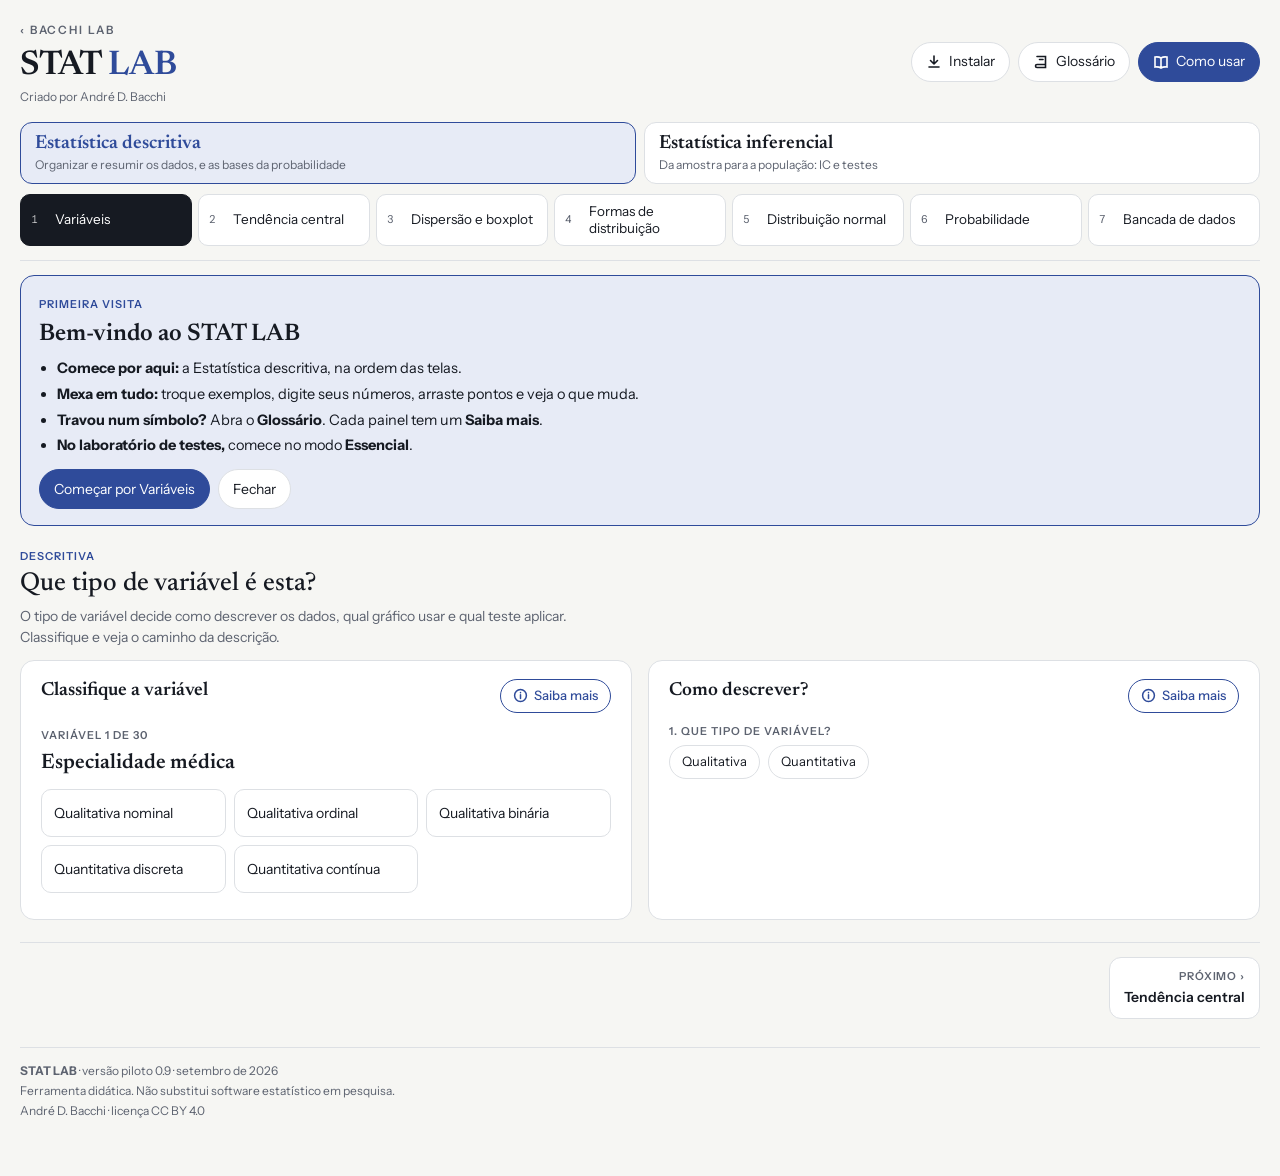
==== commit 4f83b64a: "Link de volta ao BACCHI LAB no cabeçalho Co-Authored-By: Claude Opus 5.5 <noreply@anthropic.com> Cla" ====
--- a/index.html
+++ b/index.html
@@ -59,6 +59,8 @@
 .num{font-variant-numeric:tabular-nums}
 
 header.top{display:flex;justify-content:space-between;align-items:center;gap:12px;padding-block:18px 10px;flex-wrap:wrap}
+.hub{display:inline-flex;align-items:center;min-height:28px;margin:-6px 0 4px;font:600 11.5px/1 var(--f-body);letter-spacing:.16em;text-transform:uppercase;color:var(--muted);text-decoration:none}
+.hub:hover{color:var(--accent)}
 .brand h1{font-family:var(--f-display);font-weight:600;font-size:34px;line-height:1;margin:0;letter-spacing:-.01em}
 .brand h1 em{font-style:normal;color:var(--accent)}
 .brand p{margin:5px 0 0;color:var(--muted);font-size:12px}
@@ -311,7 +313,7 @@
 </style>
 <div class="wrap">
 <header class="top">
-  <div class="brand"><h1>STAT <em>LAB</em></h1><p>Criado por André D. Bacchi</p></div>
+  <div class="brand"><a class="hub" href="https://andrebacchi.github.io/bacchilab/">‹ BACCHI LAB</a><h1>STAT <em>LAB</em></h1><p>Criado por André D. Bacchi</p></div>
   <div class="row"><button class="btn" id="instBtn" aria-label="Instalar o app no celular ou computador"><svg viewBox="0 0 16 16" fill="none" stroke="currentColor" stroke-width="1.6" stroke-linecap="round" stroke-linejoin="round"><path d="M8 2v8M4.5 6.5 8 10l3.5-3.5M3 13h10"/></svg>Instalar</button><button class="btn" data-gloss><svg viewBox="0 0 16 16" fill="none" stroke="currentColor" stroke-width="1.6" stroke-linecap="round"><path d="M4 2.5h8.5v11H4a1.5 1.5 0 0 1 0-3h8.5M6.5 5.5h3.5"/></svg>Glossário</button><button class="btn primary" id="howBtn"><svg viewBox="0 0 16 16" fill="none" stroke="currentColor" stroke-width="1.6" stroke-linecap="round"><path d="M8 4c-1.5-1-3.5-1.3-6-1v10c2.5-.3 4.5 0 6 1 1.5-1 3.5-1.3 6-1V3c-2.5-.3-4.5 0-6 1zM8 4v10"/></svg>Como usar</button></div>
 </header>
 <nav class="labnav" aria-label="Seções">
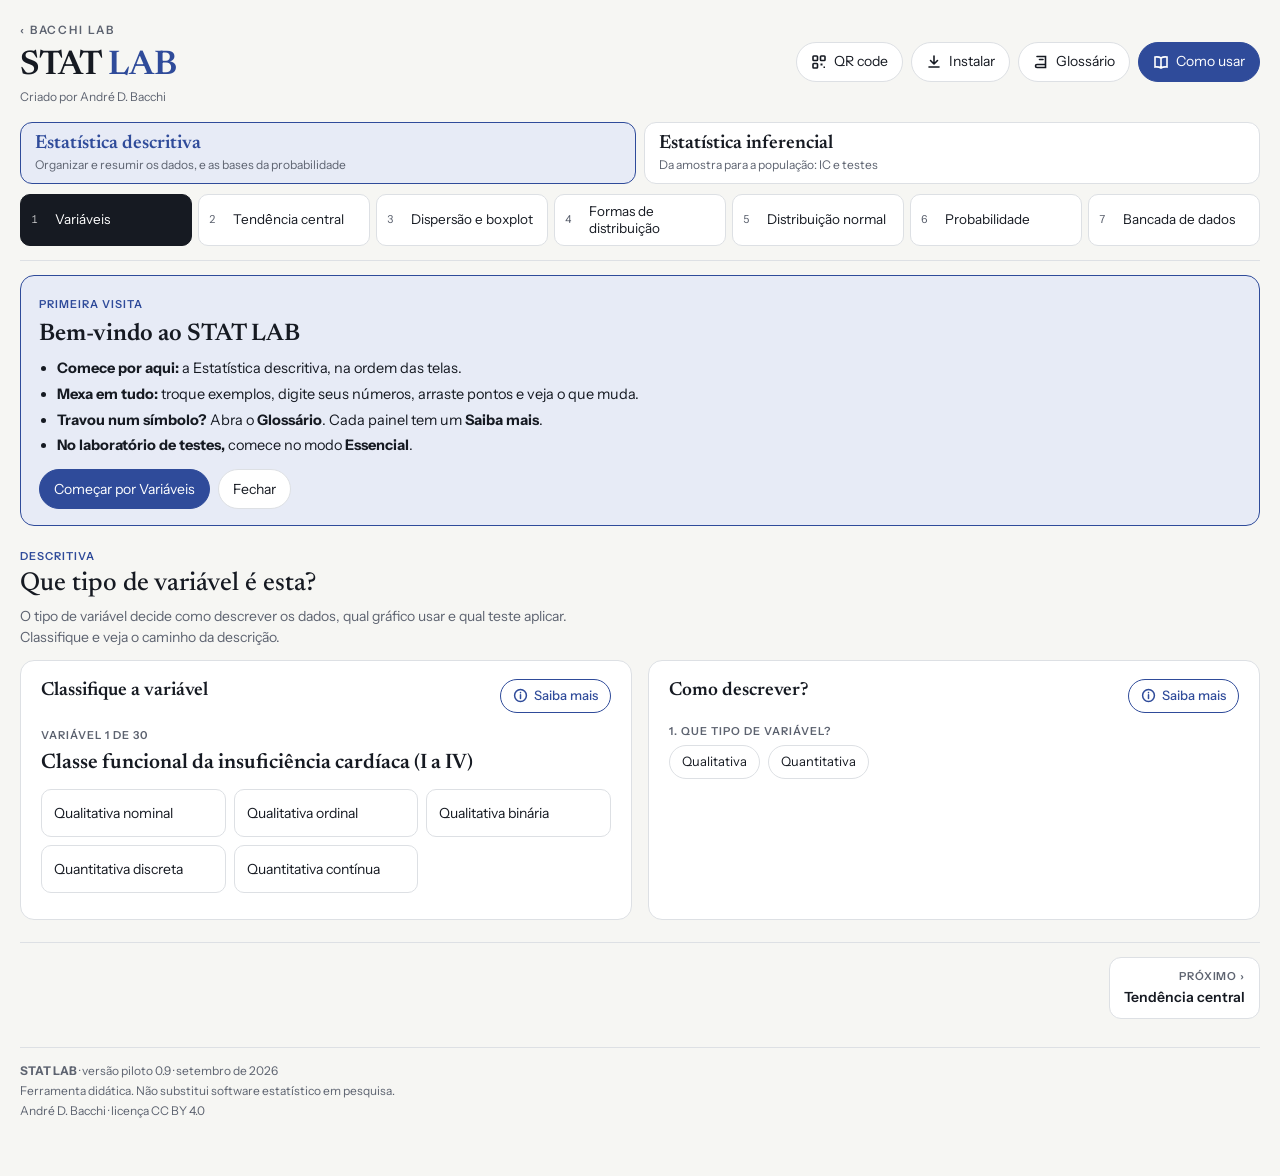
==== commit b09f844b: "Botão de QR code no cabeçalho Co-Authored-By: Claude Opus 5.5 <noreply@anthropic.com> Claude-Session" ====
--- a/index.html
+++ b/index.html
@@ -308,13 +308,23 @@
 .resetbox{background:var(--sunk);border-radius:10px;padding:12px 14px;margin-top:14px}
 
 .steps-l{padding-left:20px;display:grid;gap:6px}
+.fora{background:var(--accent-soft);border-radius:10px;padding:10px 12px;font-size:14px}
 kbd{font-family:var(--f-mono);font-size:12px;background:var(--sunk);border:1px solid var(--line);border-radius:5px;padding:1px 5px}
 @media (max-width:420px){header.top .row .btn{padding:7px 11px;font-size:13px}}
+
+/* QR code do app (padrão do BACCHI LAB): grande e sobre branco, para ler de longe quando projetado */
+.qr-wrap{display:grid;gap:12px;justify-items:center;text-align:center;padding-top:14px}
+.qr-wrap p{margin:0}
+.qr-box{width:min(100%,56vh);padding:10px;border-radius:10px;background:#fff;border:1px solid var(--line)}
+.qr-box svg{display:block;width:100%;height:auto}
+.qr-url{font:600 clamp(15px,4vw,20px)/1.3 "IBM Plex Mono",ui-monospace,monospace;overflow-wrap:anywhere;-webkit-user-select:all;user-select:all}
+.qr-acts{display:flex;flex-wrap:wrap;justify-content:center;gap:8px}
+.qr-nota{font-size:12.5px;opacity:.7}
 </style>
 <div class="wrap">
 <header class="top">
   <div class="brand"><a class="hub" href="https://andrebacchi.github.io/bacchilab/">‹ BACCHI LAB</a><h1>STAT <em>LAB</em></h1><p>Criado por André D. Bacchi</p></div>
-  <div class="row"><button class="btn" id="instBtn" aria-label="Instalar o app no celular ou computador"><svg viewBox="0 0 16 16" fill="none" stroke="currentColor" stroke-width="1.6" stroke-linecap="round" stroke-linejoin="round"><path d="M8 2v8M4.5 6.5 8 10l3.5-3.5M3 13h10"/></svg>Instalar</button><button class="btn" data-gloss><svg viewBox="0 0 16 16" fill="none" stroke="currentColor" stroke-width="1.6" stroke-linecap="round"><path d="M4 2.5h8.5v11H4a1.5 1.5 0 0 1 0-3h8.5M6.5 5.5h3.5"/></svg>Glossário</button><button class="btn primary" id="howBtn"><svg viewBox="0 0 16 16" fill="none" stroke="currentColor" stroke-width="1.6" stroke-linecap="round"><path d="M8 4c-1.5-1-3.5-1.3-6-1v10c2.5-.3 4.5 0 6 1 1.5-1 3.5-1.3 6-1V3c-2.5-.3-4.5 0-6 1zM8 4v10"/></svg>Como usar</button></div>
+  <div class="row"><button class="btn" id="qrBtn" aria-label="Mostrar o QR code deste app"><svg viewBox="0 0 16 16" fill="none" stroke="currentColor" stroke-width="1.6" stroke-linejoin="round"><rect x="2" y="2" width="4.5" height="4.5" rx=".8"/><rect x="9.5" y="2" width="4.5" height="4.5" rx=".8"/><rect x="2" y="9.5" width="4.5" height="4.5" rx=".8"/><path d="M9.5 9.5h2v2h-2zM12.5 12.5H14V14h-1.5z" fill="currentColor" stroke="none"/></svg>QR code</button><button class="btn" id="instBtn" aria-label="Instalar o app no celular ou computador"><svg viewBox="0 0 16 16" fill="none" stroke="currentColor" stroke-width="1.6" stroke-linecap="round" stroke-linejoin="round"><path d="M8 2v8M4.5 6.5 8 10l3.5-3.5M3 13h10"/></svg>Instalar</button><button class="btn" data-gloss><svg viewBox="0 0 16 16" fill="none" stroke="currentColor" stroke-width="1.6" stroke-linecap="round"><path d="M4 2.5h8.5v11H4a1.5 1.5 0 0 1 0-3h8.5M6.5 5.5h3.5"/></svg>Glossário</button><button class="btn primary" id="howBtn"><svg viewBox="0 0 16 16" fill="none" stroke="currentColor" stroke-width="1.6" stroke-linecap="round"><path d="M8 4c-1.5-1-3.5-1.3-6-1v10c2.5-.3 4.5 0 6 1 1.5-1 3.5-1.3 6-1V3c-2.5-.3-4.5 0-6 1zM8 4v10"/></svg>Como usar</button></div>
 </header>
 <nav class="labnav" aria-label="Seções">
   <div class="blocks" id="blocks">
@@ -2247,9 +2257,38 @@
 const SC={ios:`<ol class="steps-l"><li>Abra esta página no <b>Safari</b>.</li><li>Toque em <b>Compartilhar</b> <kbd>⬆︎</kbd>.</li><li>Toque em <b>Adicionar à Tela de Início</b>.</li><li>Confirme o nome e toque em <b>Adicionar</b>.</li></ol>`,
  android:`<ol class="steps-l"><li>Abra esta página no <b>Chrome</b>.</li><li>Toque no menu <kbd>⋮</kbd>.</li><li>Toque em <b>Adicionar à tela inicial</b> ou <b>Instalar app</b>.</li><li>Confirme. O ícone aparece junto dos seus apps.</li></ol>`,
  desktop:`<ol class="steps-l"><li><b>Chrome ou Edge:</b> use o ícone de instalar na barra de endereço, ou o menu <kbd>⋮</kbd> → <b>Transmitir, salvar e compartilhar</b> → <b>Instalar página como app</b>.</li><li><b>Safari (Mac):</b> menu <b>Arquivo</b> → <b>Adicionar ao Dock</b>.</li><li><b>Qualquer navegador:</b> salve nos favoritos com <kbd>Ctrl</kbd>+<kbd>D</kbd>.</li></ol>`};
-let deferredInstall=null;window.addEventListener("beforeinstallprompt",e=>{e.preventDefault();deferredInstall=e;});window.addEventListener("appinstalled",()=>{deferredInstall=null;toast("STAT LAB instalado");});
+/* Janela em que o app está rodando: "navegador" (aba comum), "propria" (instalado, na janela dele) ou "outra"
+   (aberto dentro de outro app instalado, como o BACCHI LAB). Neste último caso o Android também responde
+   display-mode: standalone, e o botão Instalar sumia para quem ainda não tinha o app: a diferença é de onde a página veio. */
+function janelaApp(k){
+  if(!(matchMedia("(display-mode: standalone)").matches||navigator.standalone===true))return"navegador";
+  let fora=false,marca=false;
+  try{const r=document.referrer&&new URL(document.referrer);fora=!!r&&r.origin===location.origin&&!r.pathname.startsWith(new URL("./",location.href).pathname);}catch(e){}
+  try{if(!document.referrer)localStorage.setItem(k,"1");if(!fora)sessionStorage.setItem(k,"1");marca=localStorage.getItem(k)==="1"||sessionStorage.getItem(k)==="1";}catch(e){}
+  return !fora||marca?"propria":"outra";
+}
+/* Confirmação do próprio navegador, quando ele sabe responder (Chrome no Android, pelo related_applications do manifest). */
+function appInstalado(k){
+  if(!navigator.getInstalledRelatedApps)return Promise.resolve(false);
+  return navigator.getInstalledRelatedApps().then(l=>{if(l.length){try{localStorage.setItem(k,"1");}catch(e){}}return l.length>0;}).catch(()=>false);
+}
+const JAN_K="stat-lab.instalado";let janela=janelaApp(JAN_K);if(janela==="outra")appInstalado(JAN_K).then(ok=>{if(ok)janela="propria";});
+let deferredInstall=null;window.addEventListener("beforeinstallprompt",e=>{e.preventDefault();deferredInstall=e;});window.addEventListener("appinstalled",()=>{deferredInstall=null;try{localStorage.setItem(JAN_K,"1");}catch(e){}toast("STAT LAB instalado");});
+/* QR code do app (padrão do BACCHI LAB). O desenho é fixo: aponta para o endereço do app no ar.
+   Foi gerado com o qrcode.js do repositório bacchilab (nível M); se o endereço mudar, gere de novo. */
+const QR_URL="https://andrebacchi.github.io/stat-lab/",QR_SVG="<svg viewBox=\"0 0 33 33\" shape-rendering=\"crispEdges\" role=\"img\" aria-label=\"QR code para andrebacchi.github.io/stat-lab\"><rect width=\"33\" height=\"33\" fill=\"#fff\"/><path d=\"M2 2h7v1h-7zM16 2h2v1h-2zM21 2h1v1h-1zM24 2h7v1h-7zM2 3h1v1h-1zM8 3h1v1h-1zM13 3h2v1h-2zM17 3h4v1h-4zM22 3h1v1h-1zM24 3h1v1h-1zM30 3h1v1h-1zM2 4h1v1h-1zM4 4h3v1h-3zM8 4h1v1h-1zM11 4h1v1h-1zM13 4h2v1h-2zM16 4h1v1h-1zM19 4h2v1h-2zM24 4h1v1h-1zM26 4h3v1h-3zM30 4h1v1h-1zM2 5h1v1h-1zM4 5h3v1h-3zM8 5h1v1h-1zM11 5h1v1h-1zM14 5h1v1h-1zM16 5h1v1h-1zM20 5h1v1h-1zM24 5h1v1h-1zM26 5h3v1h-3zM30 5h1v1h-1zM2 6h1v1h-1zM4 6h3v1h-3zM8 6h1v1h-1zM11 6h2v1h-2zM14 6h7v1h-7zM24 6h1v1h-1zM26 6h3v1h-3zM30 6h1v1h-1zM2 7h1v1h-1zM8 7h1v1h-1zM10 7h1v1h-1zM12 7h2v1h-2zM16 7h3v1h-3zM21 7h1v1h-1zM24 7h1v1h-1zM30 7h1v1h-1zM2 8h7v1h-7zM10 8h1v1h-1zM12 8h1v1h-1zM14 8h1v1h-1zM16 8h1v1h-1zM18 8h1v1h-1zM20 8h1v1h-1zM22 8h1v1h-1zM24 8h7v1h-7zM11 9h2v1h-2zM17 9h1v1h-1zM19 9h1v1h-1zM21 9h2v1h-2zM2 10h1v1h-1zM5 10h1v1h-1zM7 10h2v1h-2zM10 10h1v1h-1zM13 10h3v1h-3zM17 10h2v1h-2zM23 10h1v1h-1zM25 10h1v1h-1zM2 11h2v1h-2zM5 11h1v1h-1zM7 11h1v1h-1zM9 11h2v1h-2zM12 11h1v1h-1zM14 11h1v1h-1zM19 11h2v1h-2zM22 11h3v1h-3zM27 11h1v1h-1zM30 11h1v1h-1zM2 12h2v1h-2zM7 12h6v1h-6zM14 12h1v1h-1zM21 12h3v1h-3zM27 12h3v1h-3zM2 13h4v1h-4zM7 13h1v1h-1zM11 13h2v1h-2zM14 13h2v1h-2zM17 13h2v1h-2zM20 13h1v1h-1zM28 13h2v1h-2zM5 14h1v1h-1zM8 14h1v1h-1zM10 14h1v1h-1zM14 14h1v1h-1zM16 14h1v1h-1zM19 14h1v1h-1zM21 14h5v1h-5zM27 14h1v1h-1zM29 14h2v1h-2zM3 15h2v1h-2zM7 15h1v1h-1zM10 15h2v1h-2zM13 15h3v1h-3zM19 15h1v1h-1zM21 15h1v1h-1zM23 15h1v1h-1zM3 16h1v1h-1zM5 16h4v1h-4zM10 16h1v1h-1zM12 16h2v1h-2zM15 16h2v1h-2zM20 16h1v1h-1zM22 16h1v1h-1zM24 16h7v1h-7zM2 17h2v1h-2zM5 17h1v1h-1zM9 17h4v1h-4zM14 17h1v1h-1zM17 17h1v1h-1zM19 17h1v1h-1zM21 17h1v1h-1zM23 17h2v1h-2zM27 17h1v1h-1zM29 17h1v1h-1zM3 18h2v1h-2zM8 18h2v1h-2zM12 18h4v1h-4zM19 18h2v1h-2zM22 18h2v1h-2zM29 18h1v1h-1zM3 19h1v1h-1zM6 19h2v1h-2zM9 19h2v1h-2zM14 19h3v1h-3zM18 19h2v1h-2zM23 19h3v1h-3zM27 19h1v1h-1zM30 19h1v1h-1zM2 20h1v1h-1zM8 20h1v1h-1zM10 20h3v1h-3zM16 20h1v1h-1zM18 20h2v1h-2zM22 20h1v1h-1zM24 20h1v1h-1zM29 20h2v1h-2zM4 21h2v1h-2zM9 21h3v1h-3zM13 21h1v1h-1zM16 21h2v1h-2zM19 21h1v1h-1zM24 21h1v1h-1zM26 21h1v1h-1zM29 21h2v1h-2zM2 22h1v1h-1zM4 22h1v1h-1zM7 22h7v1h-7zM21 22h6v1h-6zM28 22h1v1h-1zM10 23h1v1h-1zM13 23h2v1h-2zM16 23h1v1h-1zM18 23h1v1h-1zM21 23h2v1h-2zM26 23h1v1h-1zM28 23h3v1h-3zM2 24h7v1h-7zM11 24h1v1h-1zM18 24h1v1h-1zM20 24h1v1h-1zM22 24h1v1h-1zM24 24h1v1h-1zM26 24h1v1h-1zM29 24h1v1h-1zM2 25h1v1h-1zM8 25h1v1h-1zM10 25h5v1h-5zM16 25h1v1h-1zM20 25h1v1h-1zM22 25h1v1h-1zM26 25h3v1h-3zM30 25h1v1h-1zM2 26h1v1h-1zM4 26h3v1h-3zM8 26h1v1h-1zM12 26h2v1h-2zM19 26h1v1h-1zM22 26h5v1h-5zM29 26h2v1h-2zM2 27h1v1h-1zM4 27h3v1h-3zM8 27h1v1h-1zM10 27h2v1h-2zM13 27h1v1h-1zM21 27h2v1h-2zM24 27h6v1h-6zM2 28h1v1h-1zM4 28h3v1h-3zM8 28h1v1h-1zM13 28h2v1h-2zM26 28h3v1h-3zM30 28h1v1h-1zM2 29h1v1h-1zM8 29h1v1h-1zM13 29h3v1h-3zM18 29h6v1h-6zM29 29h1v1h-1zM2 30h7v1h-7zM10 30h2v1h-2zM17 30h1v1h-1zM19 30h2v1h-2zM22 30h3v1h-3zM26 30h2v1h-2zM29 30h1v1h-1z\" fill=\"#161a22\"/></svg>";
+function showQR(){
+  openSheet("QR code do STAT LAB",`<div class="qr-wrap"><p>Aponte a câmera do celular para o código.</p><div class="qr-box">${QR_SVG}</div><p class="qr-url" id="qrUrl">andrebacchi.github.io/stat-lab</p><div class="qr-acts"><button class="btn primary" id="qrCopy">Copiar link</button>${navigator.share?'<button class="btn" id="qrShare">Compartilhar</button>':''}</div><p class="qr-nota">QR Code é marca registrada da DENSO WAVE INCORPORATED.</p></div>`);
+  const g=id=>document.getElementById(id);
+  g("qrCopy").onclick=async e=>{const b=e.currentTarget;
+    try{await navigator.clipboard.writeText(QR_URL);b.textContent="Link copiado";}
+    catch(_){const r=document.createRange();r.selectNodeContents(g("qrUrl"));const s=getSelection();s.removeAllRanges();s.addRange(r);b.textContent="Selecionado: copie";}
+    setTimeout(()=>{if(b.isConnected)b.textContent="Copiar link";},2200);};
+  if(g("qrShare"))g("qrShare").onclick=()=>navigator.share({title:"STAT LAB",url:QR_URL}).catch(()=>{});
+}
+document.getElementById("qrBtn").onclick=showQR;
 $("instBtn").onclick=async()=>{if(deferredInstall){try{deferredInstall.prompt();const r=await deferredInstall.userChoice;deferredInstall=null;if(r&&r.outcome==="accepted")return;}catch(e){}}
-  openSheet("Instalar o STAT LAB",`<p>O STAT LAB pode ficar na tela inicial como um aplicativo, abrir em tela cheia e funcionar sem internet depois da primeira visita.</p><div class="seg" id="platSeg" style="margin:6px 0 10px"><button data-p="ios">iPhone e iPad</button><button data-p="android">Android</button><button data-p="desktop">Computador</button></div><div id="platBody"></div>`);
+  openSheet("Instalar o STAT LAB",`${janela==="outra"?`<p class="fora">Você abriu este app por dentro de outro, como o BACCHI LAB, e daqui não dá para instalar. Toque em <kbd>⋮</kbd> no alto da tela e em <b>Abrir no Chrome</b>; lá, toque de novo em <b>Instalar</b>.</p>`:""}<p>O STAT LAB pode ficar na tela inicial como um aplicativo, abrir em tela cheia e funcionar sem internet depois da primeira visita.</p><div class="seg" id="platSeg" style="margin:6px 0 10px"><button data-p="ios">iPhone e iPad</button><button data-p="android">Android</button><button data-p="desktop">Computador</button></div><div id="platBody"></div>`);
   const set=k=>{$("platBody").innerHTML=SC[k];document.querySelectorAll("#platSeg button").forEach(b=>b.classList.toggle("on",b.dataset.p===k));};$("platSeg").onclick=e=>{const b=e.target.closest("button");if(b)set(b.dataset.p);};set(platform());};
 
 </script>
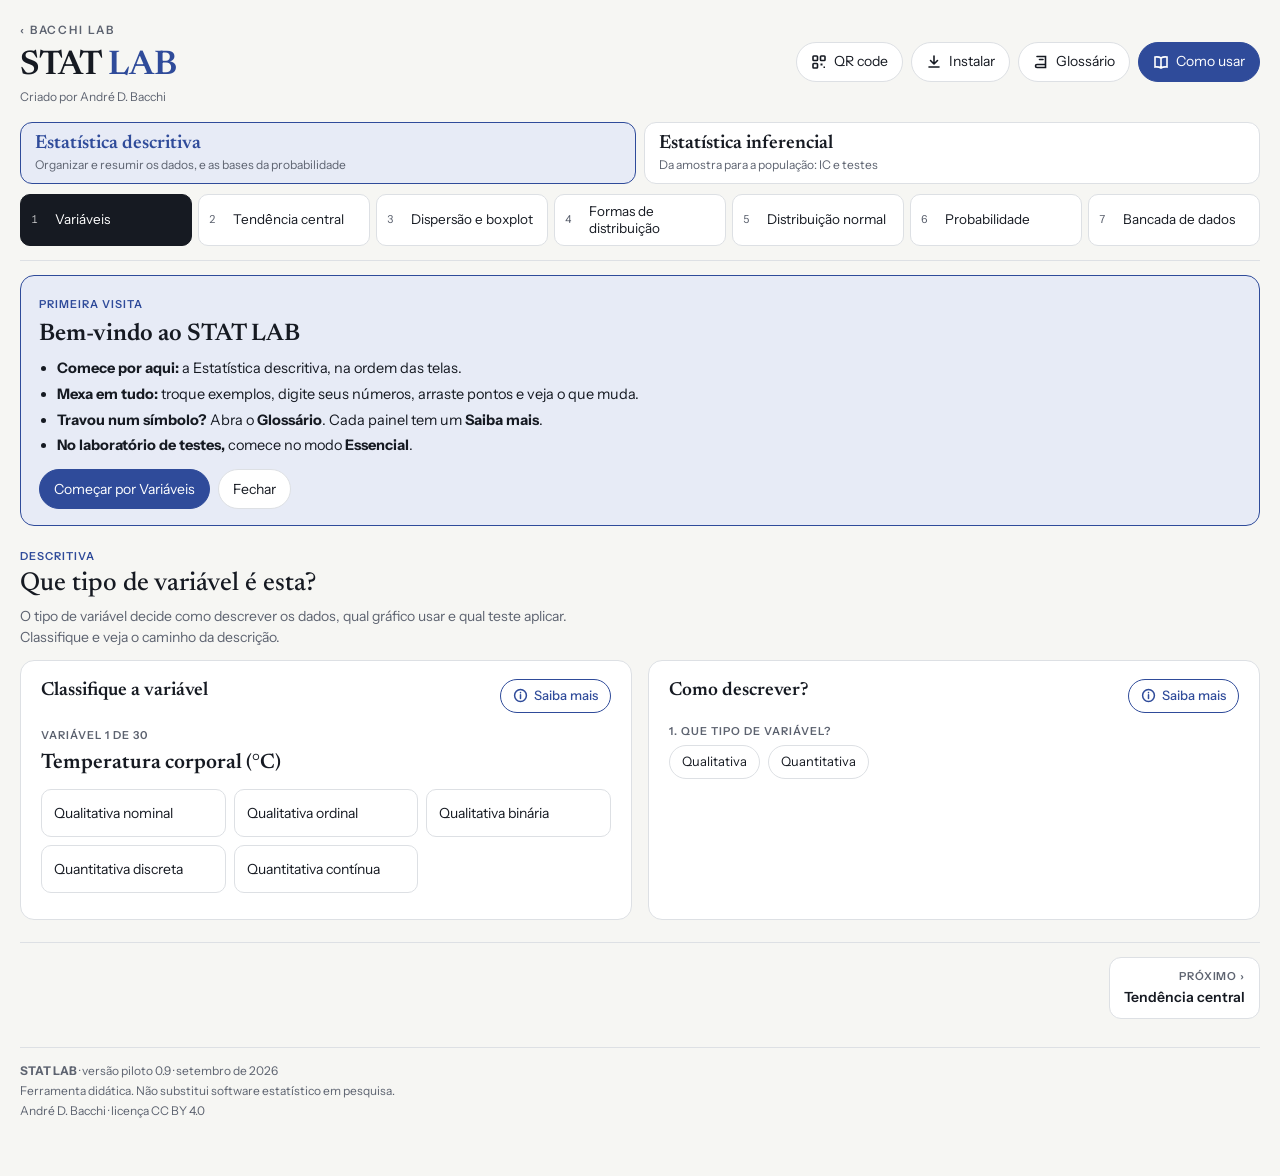
==== commit 661efc23: "Recebe tabelas do 2×2 LAB (qui-quadrado, Fisher, McNemar); links para Subgrupos e Medidas de efeito " ====
--- a/index.html
+++ b/index.html
@@ -320,6 +320,9 @@
 .qr-url{font:600 clamp(15px,4vw,20px)/1.3 "IBM Plex Mono",ui-monospace,monospace;overflow-wrap:anywhere;-webkit-user-select:all;user-select:all}
 .qr-acts{display:flex;flex-wrap:wrap;justify-content:center;gap:8px}
 .qr-nota{font-size:12.5px;opacity:.7}
+/* aviso de dados recebidos de outro app da família */
+.linkbox{background:var(--accent-soft);border-radius:12px;padding:12px 14px;margin:0 0 16px;font-size:14px;line-height:1.5}
+.linkbox p{margin:0 0 8px;max-width:80ch}
 </style>
 <div class="wrap">
 <header class="top">
@@ -1737,6 +1740,7 @@
   p:d=>logrank(d.g[0],d.g[1]).p,eff:d=>logrank(d.g[0],d.g[1]).hr,effName:"Hazard ratio (2 vs 1)",trueEff:P=>P.m1/P.m2,
   show(d,S){const r=logrank(d.g[0],d.g[1]),names=d.names.map((n,i)=>nm(n,"Grupo "+(i+1))),K=d.g.map(kmCurve),u=d.unit||"";
    kmPlot(slot(S.main,"Curvas de sobrevida de Kaplan-Meier","Cada degrau é um evento. Traços verticais: participantes censurados (saíram do estudo sem o evento)."),d.g,names,u);
+   S.main.insertAdjacentHTML("beforeend",`<p class="note">Como ler o hazard ratio de um ensaio, e por que ele engana quando as curvas se cruzam: <a class="lnk" href="https://andrebacchi.github.io/study-lab/#medidas" target="_blank" rel="noopener">Medidas de efeito, no STUDY LAB ›</a></p>`);
    S.a.insertAdjacentHTML("beforeend",`<div class="adv"><div class="sub">Eventos observados × esperados</div><div class="tw"><table class="t"><thead><tr><th>Grupo</th><th>n</th><th>Eventos (O)</th><th>Esperados (E)</th><th>O/E</th><th>Mediana</th></tr></thead><tbody>${[0,1].map(i=>`<tr><td>${esc(names[i])}</td><td>${K[i].n}</td><td>${i?r.O2:r.O1}</td><td>${fmt(i?r.E2:r.E1,1)}</td><td>${fmt((i?r.O2:r.O1)/(i?r.E2:r.E1),2)}</td><td>${K[i].med!=null?auto(K[i].med):"não atingida"}</td></tr>`).join("")}</tbody></table></div><p class="note">Se não houvesse diferença, cada grupo teria eventos proporcionais ao número de pessoas em risco a cada momento.</p></div>`);
    nullChi(slot(S.b,"Distribuição de χ² (1 gl) se as curvas fossem iguais"),r.X,1);
    S.tiles.innerHTML=names.map((n,i)=>tile(n,K[i].med!=null?auto(K[i].med)+(u?" "+u:""):"não atingida",`mediana · ${K[i].ev} eventos em ${K[i].n}`)).join("")+tile("Log-rank χ²",fmt(r.X,2),"gl = 1")+tile("p",pv(r.p),"",r.p<TS.alpha?"acc":"")+(r.ok?tile("Hazard ratio",fmt(r.hr,2),`${names[1]} vs ${names[0]} · IC 95%: ${fmt(r.hrlo,2)} a ${fmt(r.hrhi,2)} (Cox)`,"acc"):"");
@@ -1963,7 +1967,7 @@
 /* ===================== MÚLTIPLAS COMPARAÇÕES ===================== */
 const MS={corr:"none",ps:[],real:false,agg:null};
 LAB("mult","Inferencial","Múltiplas comparações",`
-<div class="intro"><span class="eyebrow">Inferencial</span><h2>Quanto mais você procura, mais você acha</h2><p>Mesmo sem nenhum efeito real, testes repetidos produzem “descobertas”. Veja quantas, e como corrigir.</p></div>
+<div class="intro"><span class="eyebrow">Inferencial</span><h2>Quanto mais você procura, mais você acha</h2><p>Mesmo sem nenhum efeito real, testes repetidos produzem “descobertas”. Veja quantas, e como corrigir. Nos ensaios clínicos, o mesmo problema aparece quando se fatia o resultado em subgrupos: veja em <a class="lnk" href="https://andrebacchi.github.io/study-lab/#sub" target="_blank" rel="noopener">Subgrupos, no STUDY LAB ›</a></p></div>
 <div class="grid two">
  <div class="card"><div class="card-h"><h3>Chance de pelo menos um falso positivo</h3><button class="more-btn" data-learn="mult">Saiba mais</button></div>
   <div class="range"><label for="mK">Número de testes (k)</label><output id="mKo"></output><input type="range" id="mK" min="1" max="50" value="10"></div>
@@ -2243,8 +2247,25 @@
 <p class="src">Os cálculos seguem os mesmos métodos do R e do jamovi (conferidos). Pequenas diferenças podem surgir em testes por postos com amostras pequenas e empates, onde os programas escolhem entre p exato e aproximado.</p>`);
 let rt;window.addEventListener("resize",()=>{clearTimeout(rt);rt=setTimeout(()=>R[cur]&&R[cur](),150);});
 loadState();
+/* Ligações da família BACCHI LAB: números no endereço (?a=&b=&c=&d=), tela depois do # (testes-chi, testes-fisher, testes-mcn),
+   origem em "de". Lê uma vez, valida, limpa o endereço e mostra um aviso. Hoje só o 2×2 LAB envia. */
+const ORIGEM={"2-2-lab":"2×2 LAB"};
+function fromLink(){let q;try{q=new URLSearchParams(location.search);}catch(e){return null;}if(![..."abcd"].some(k=>q.has(k)))return null;
+  try{history.replaceState(null,"",location.pathname+location.hash);}catch(e){}
+  const n=k=>{const v=Number(q.get(k));return Number.isInteger(v)&&v>=0&&v<=1e6?v:null;},v=[..."abcd"].map(n);if(v.some(x=>x===null)||v[0]+v[1]+v[2]+v[3]<1)return null;
+  const txt=k=>String(q.get(k)||"").replace(/[<>"&]/g,"").trim().slice(0,40),[a,b,c,d]=v,ex=txt("ex"),ds=txt("ds"),de=ORIGEM[q.get("de")]||"outro app";
+  const test=((location.hash||"").match(/^#testes-(chi|fisher|mcn)$/)||[])[1]||"chi";
+  try{history.replaceState(null,"",location.pathname+"#testes-"+test);}catch(e){}
+  if(test==="mcn")TD.mcn={t:[[a,b],[c,d]],lab:["Sim","Não"],pi:-1};
+  else TD.tab={t:[[a,b],[c,d]],rn:ex?[ex+": sim",ex+": não"]:["Exposto","Não exposto"],cn:ds?[ds+": sim",ds+": não"]:["Com desfecho","Sem desfecho"],pi:-1};
+  SIMP[test==="mcn"?"mcn":"tab"]=null;
+  return{test,de,a,b,c,d};}
+function linkBanner(L){if(!L)return;const N=L.a+L.b+L.c+L.d,box=document.createElement("div");box.className="linkbox";box.id="linkBanner";box.setAttribute("role","status");
+  box.innerHTML=`<p><b>Recebido do ${L.de}:</b> a tabela ${L.a} · ${L.b} · ${L.c} · ${L.d} (N = ${N}). `+(L.test==="mcn"?`Ela foi lida como pares: nas linhas, a primeira medida; nas colunas, a segunda. Só os pares discordantes (${L.b} e ${L.c}) entram no teste.`:`Use <b>Ver com ${TESTS[L.test==="chi"?"fisher":"chi"].name}</b> para comparar os dois testes.`)+` No modo <b>Completo</b> aparecem a distribuição de referência e a simulação de mil estudos.</p><button class="btn small" id="linkClose">Entendi</button>`;
+  const intro=document.querySelector("#lab-testes .intro");intro&&intro.after(box);$("linkClose").onclick=()=>box.remove();}
+const LINK=fromLink();
 function fromHash(){const h=(location.hash||"").slice(1),[lab,sub]=h.split("-");go(LABS.some(l=>l.id===lab)?lab:"var");if(lab==="testes"&&sub&&TESTS[sub])selectTest(sub);}
-fromHash();window.addEventListener("hashchange",()=>{fromHash();window.scrollTo({top:0});});
+fromHash();linkBanner(LINK);window.addEventListener("hashchange",()=>{fromHash();window.scrollTo({top:0});});
 
 (function(){let seen=false;try{seen=localStorage.getItem("statlab.intro")==="1";}catch(e){}const w=$("welcome");if(!seen)w.hidden=false;
   const done=()=>{w.hidden=true;try{localStorage.setItem("statlab.intro","1")}catch(e){}};
